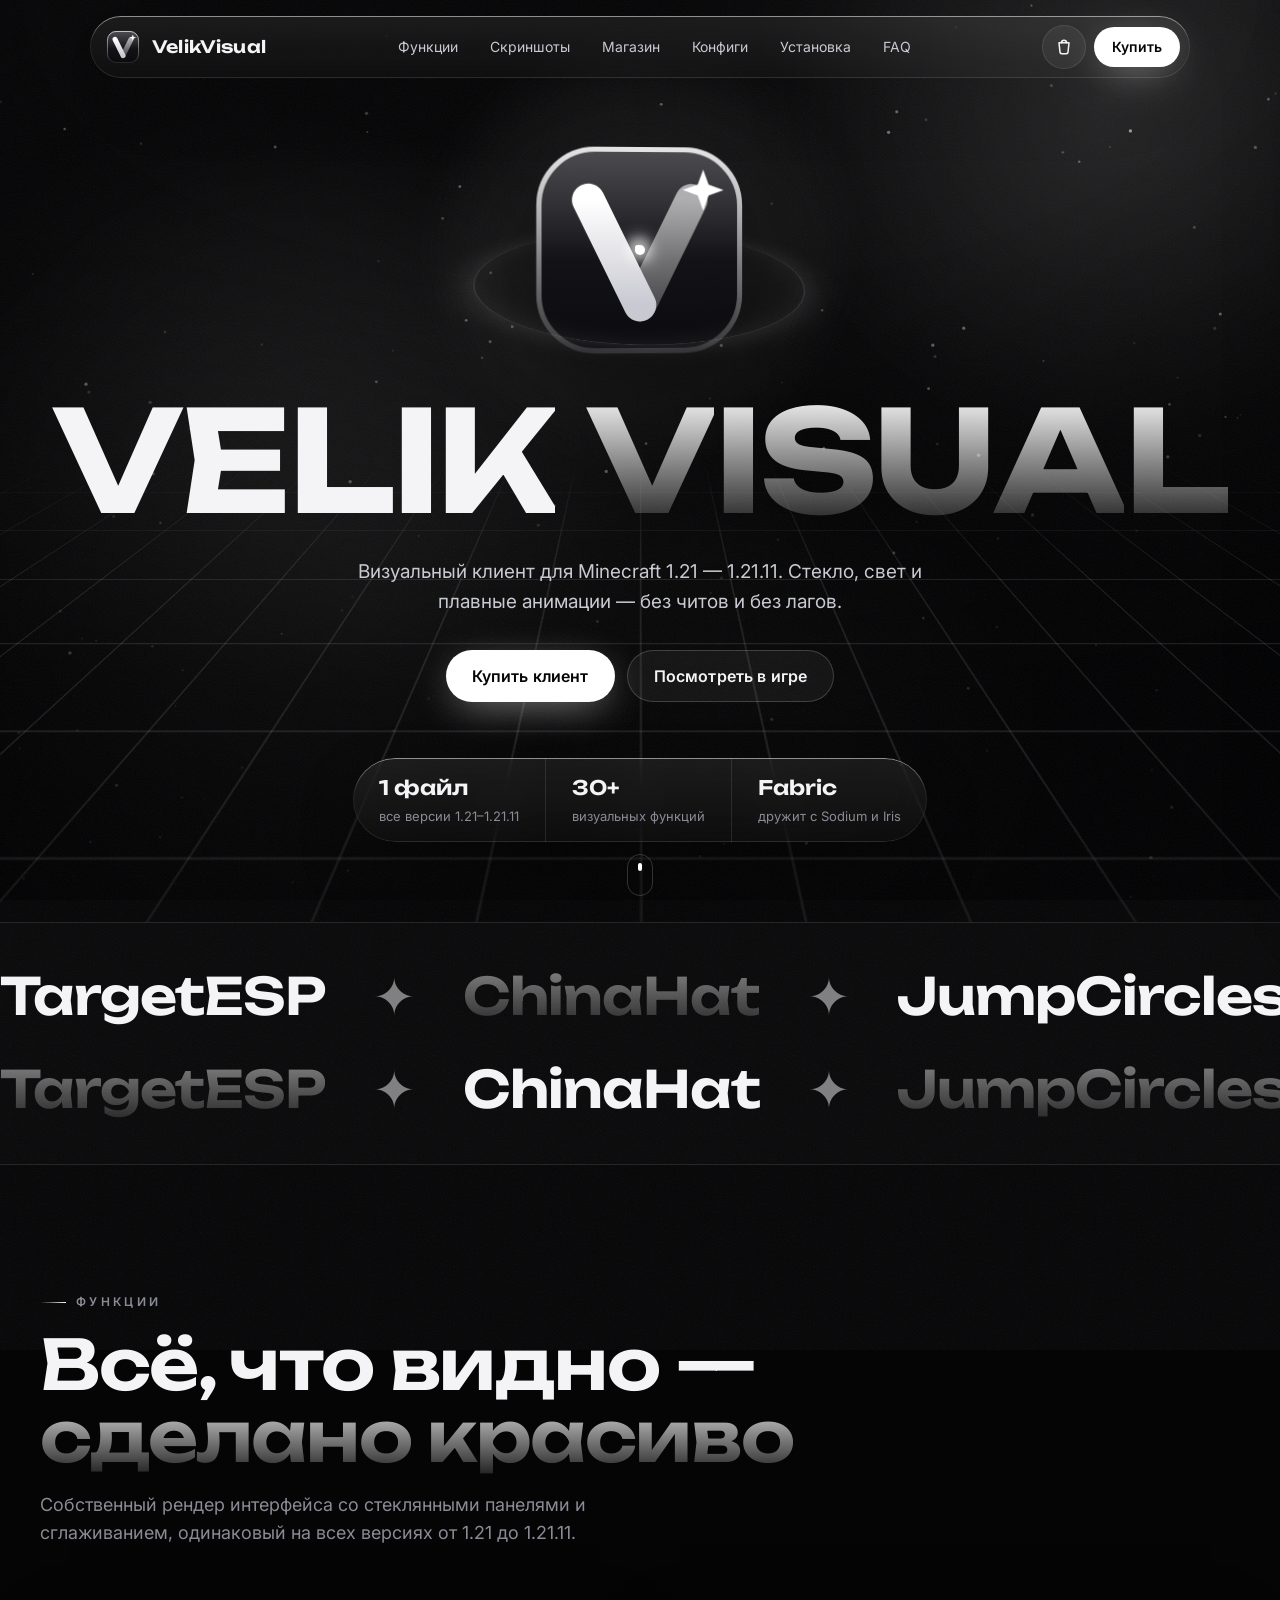
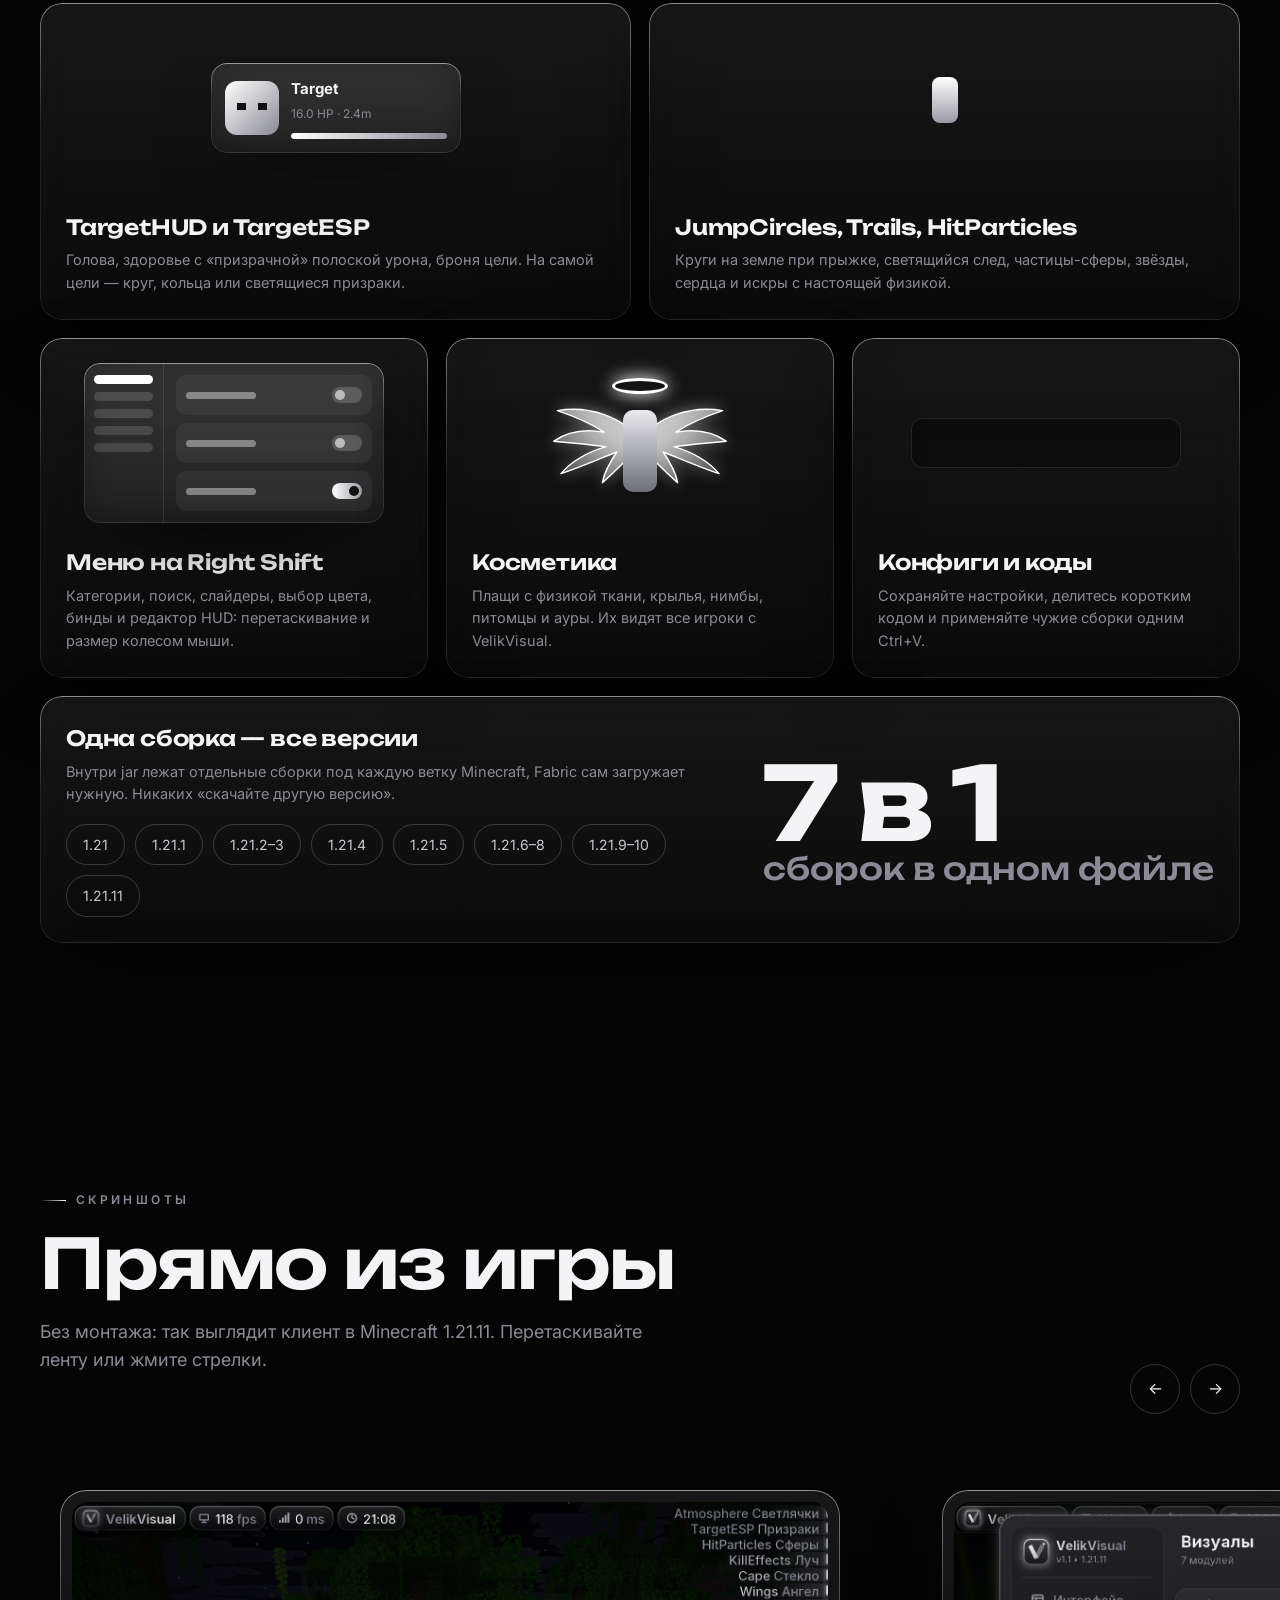
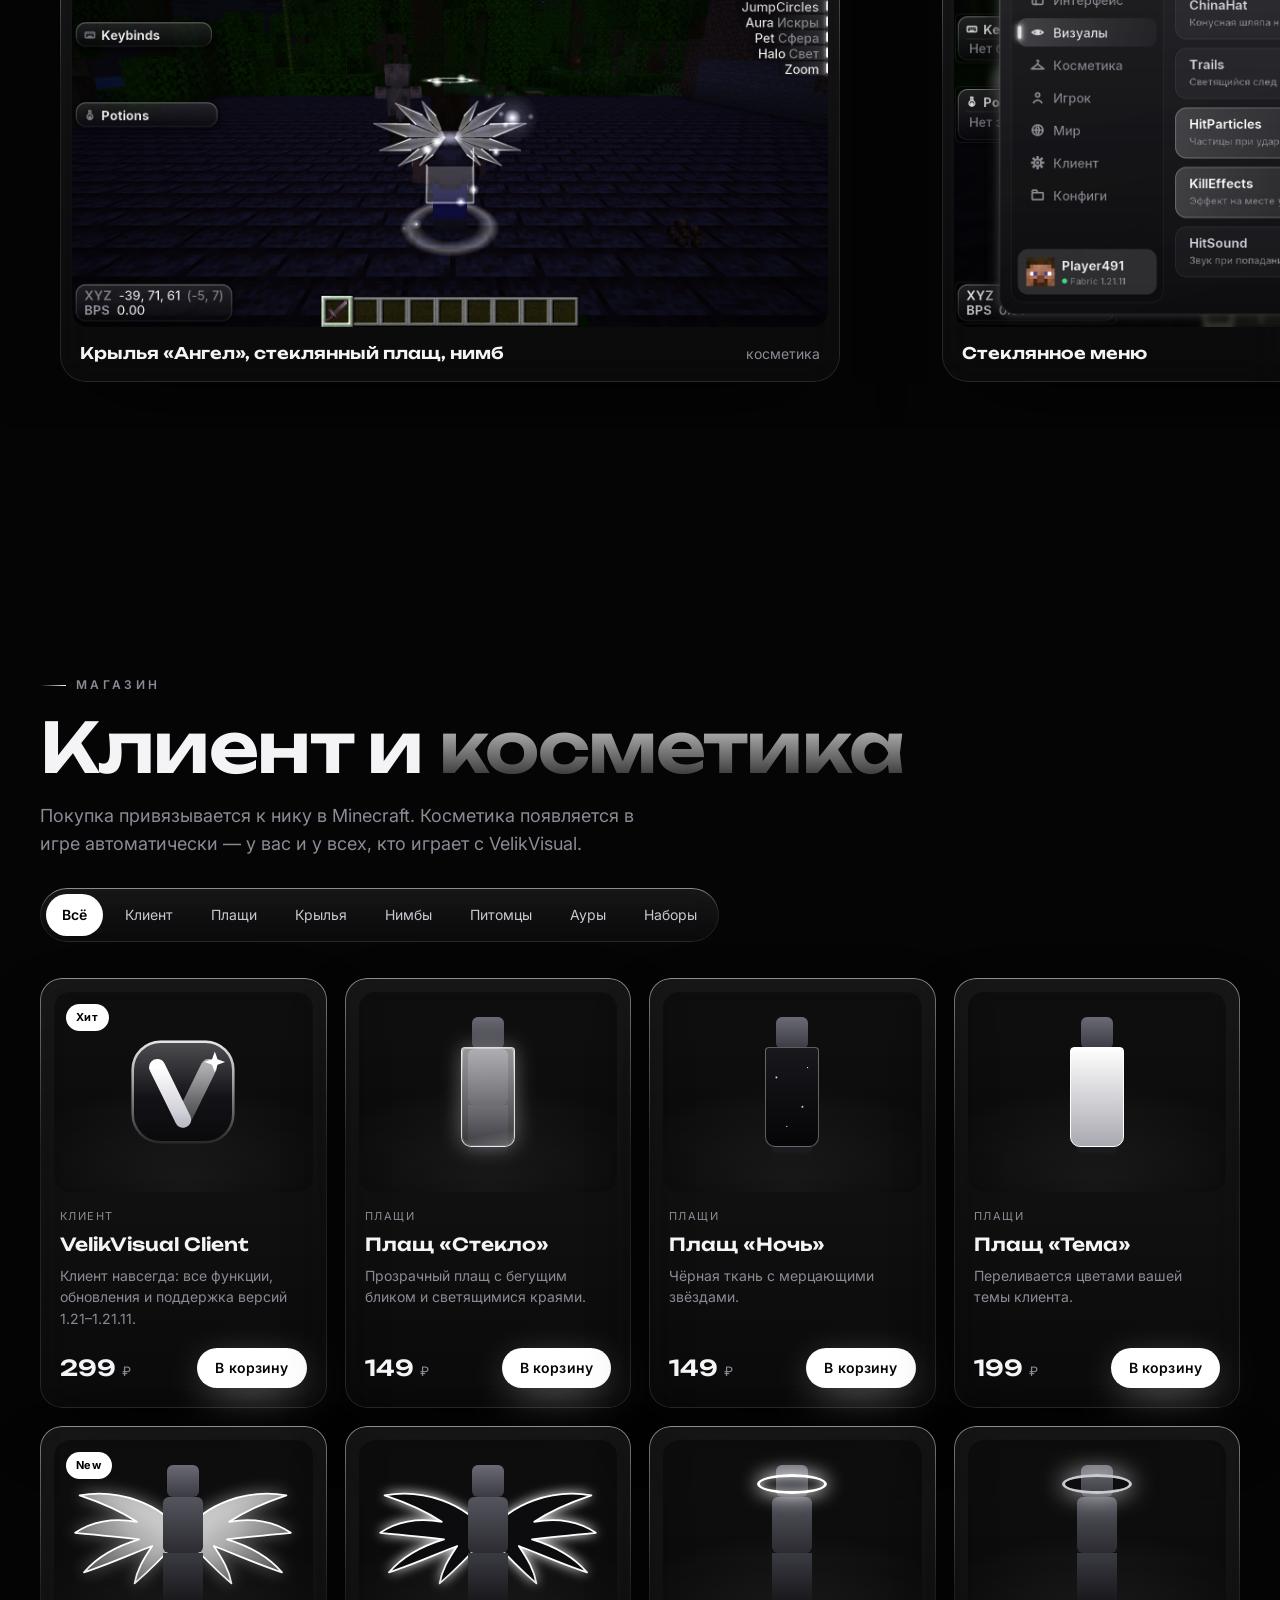
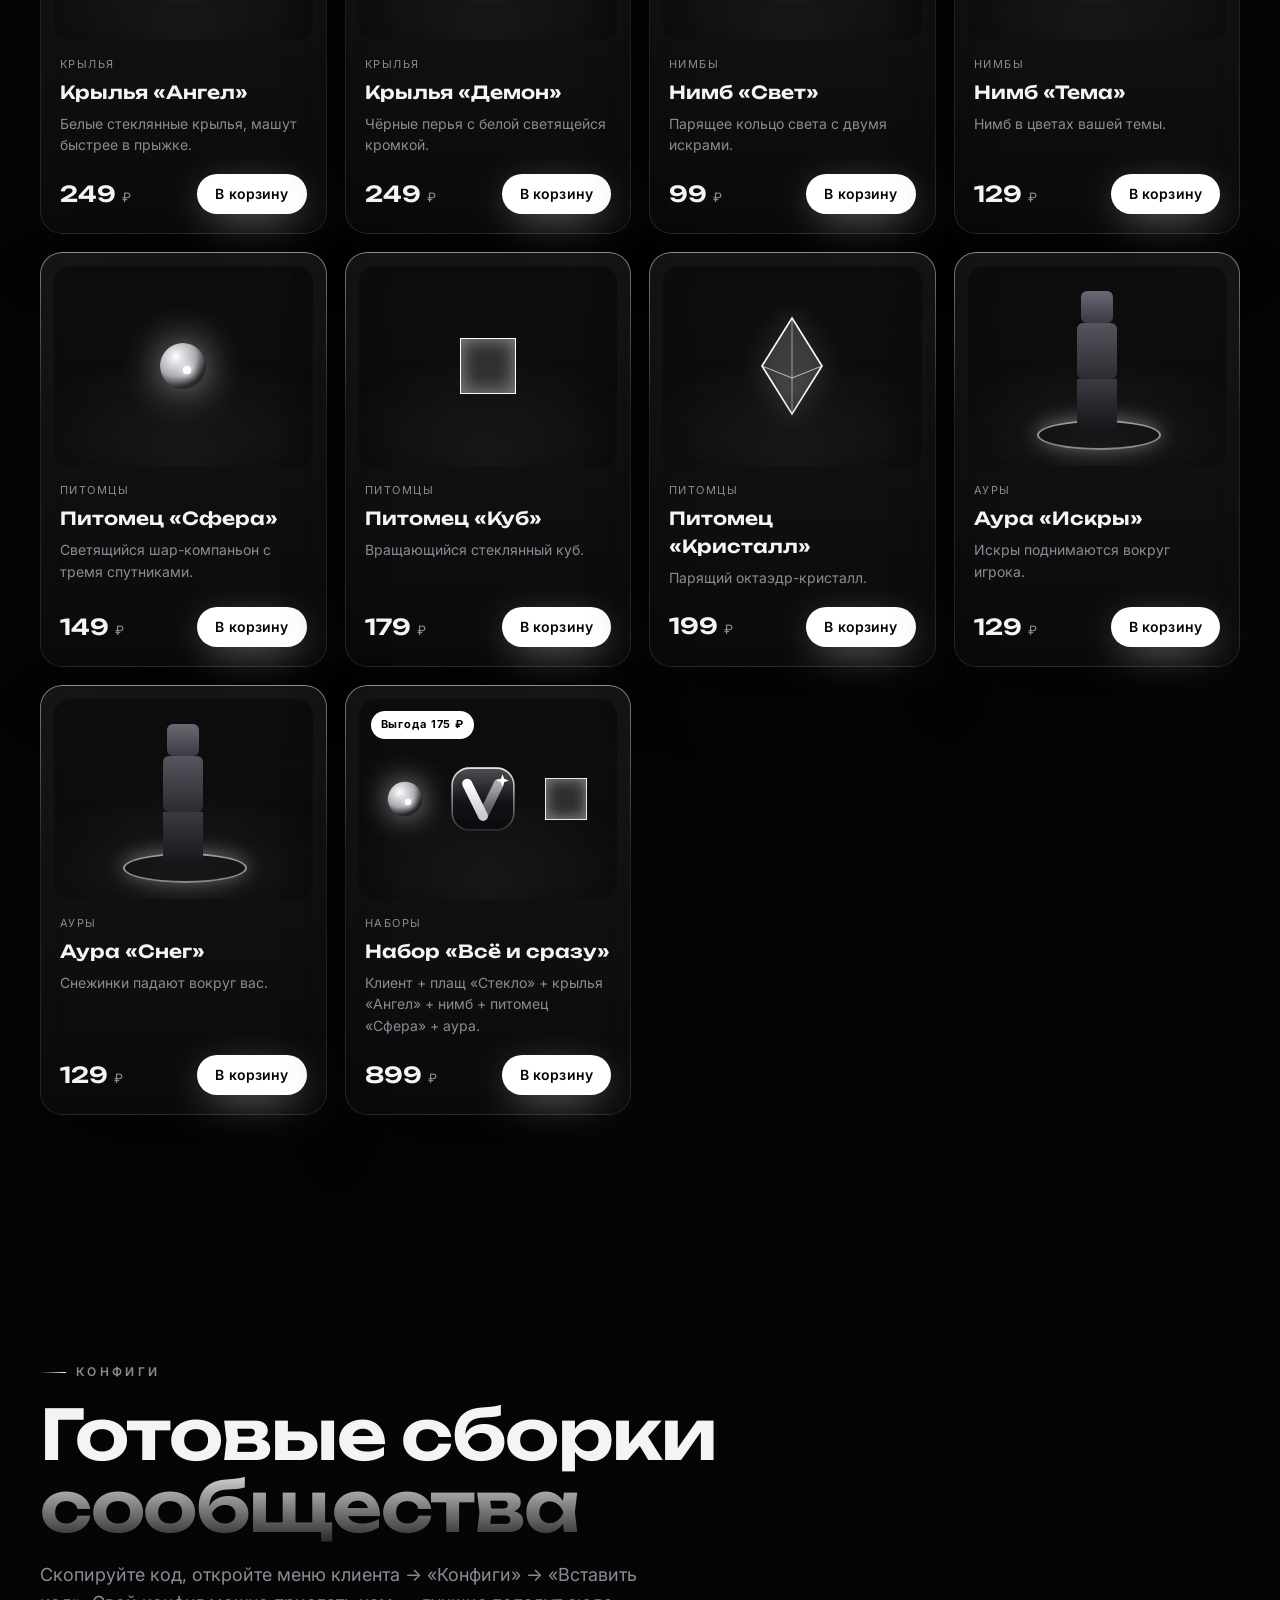
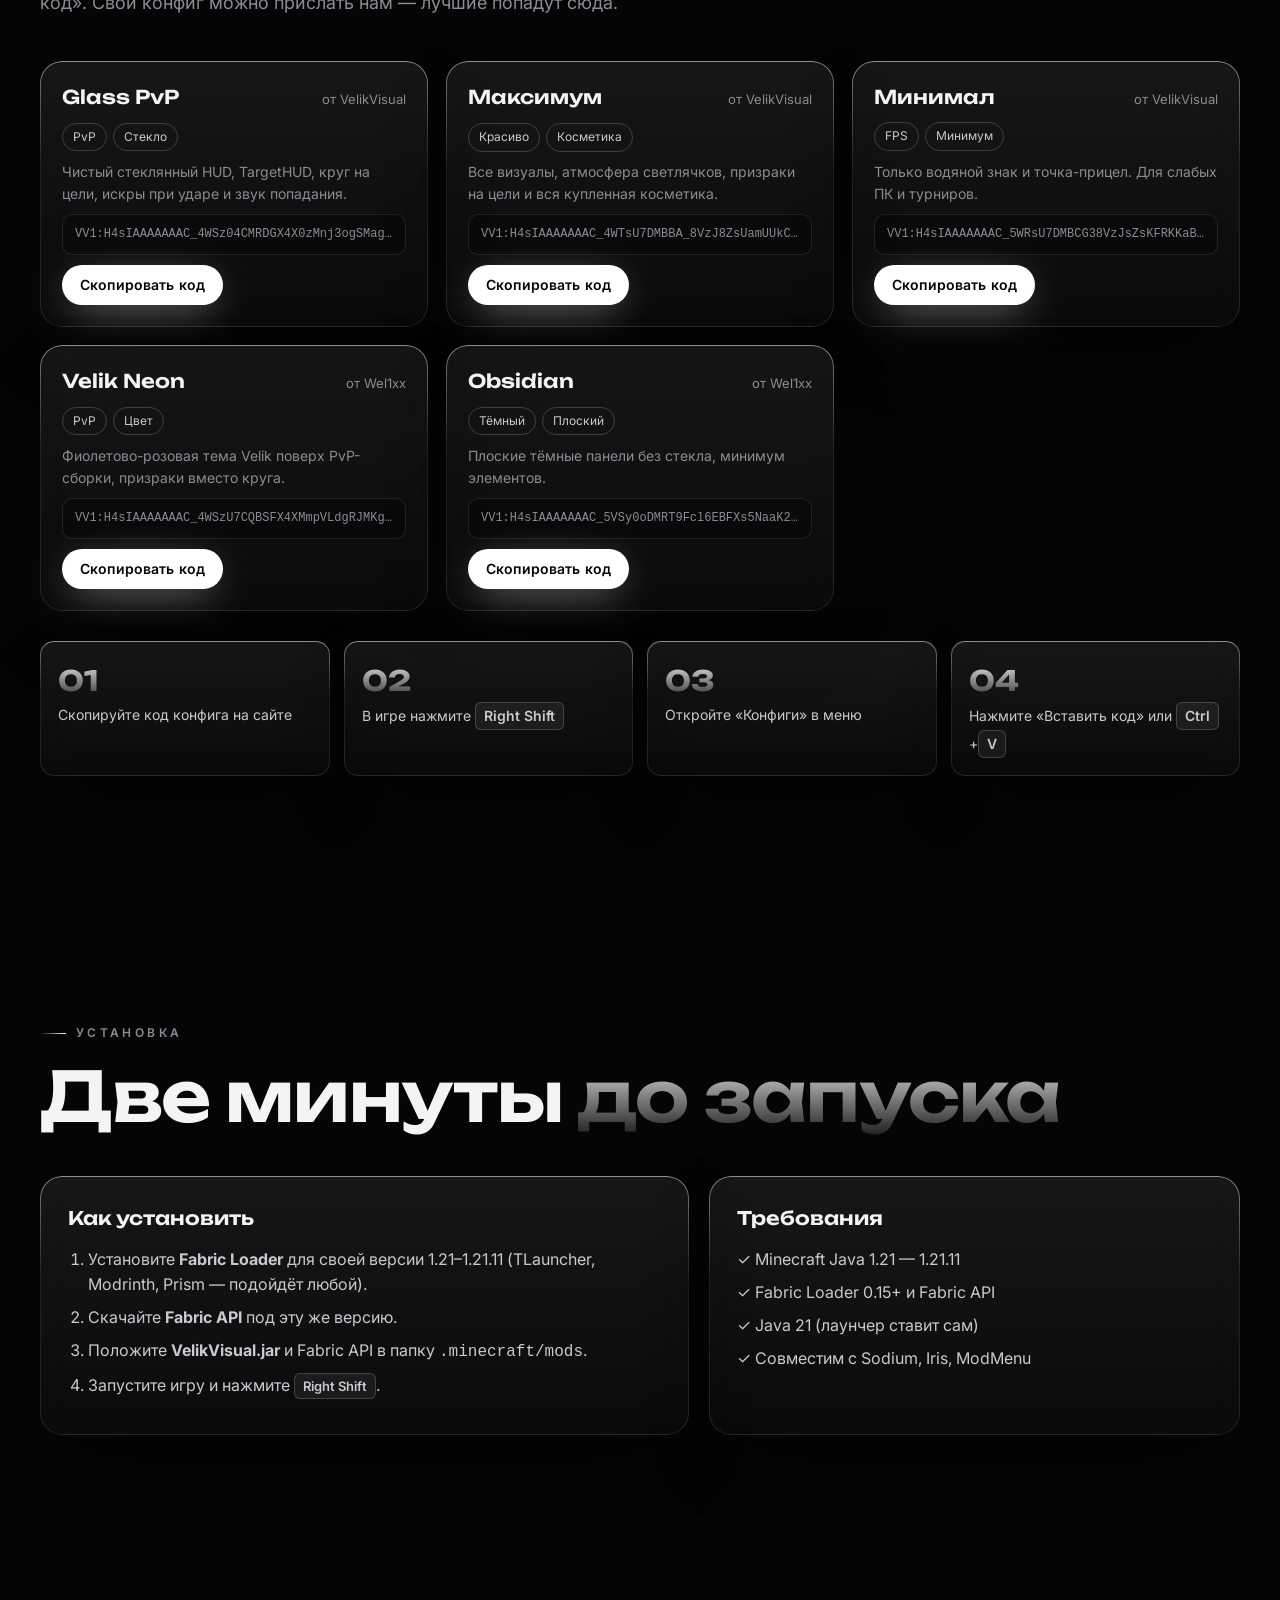
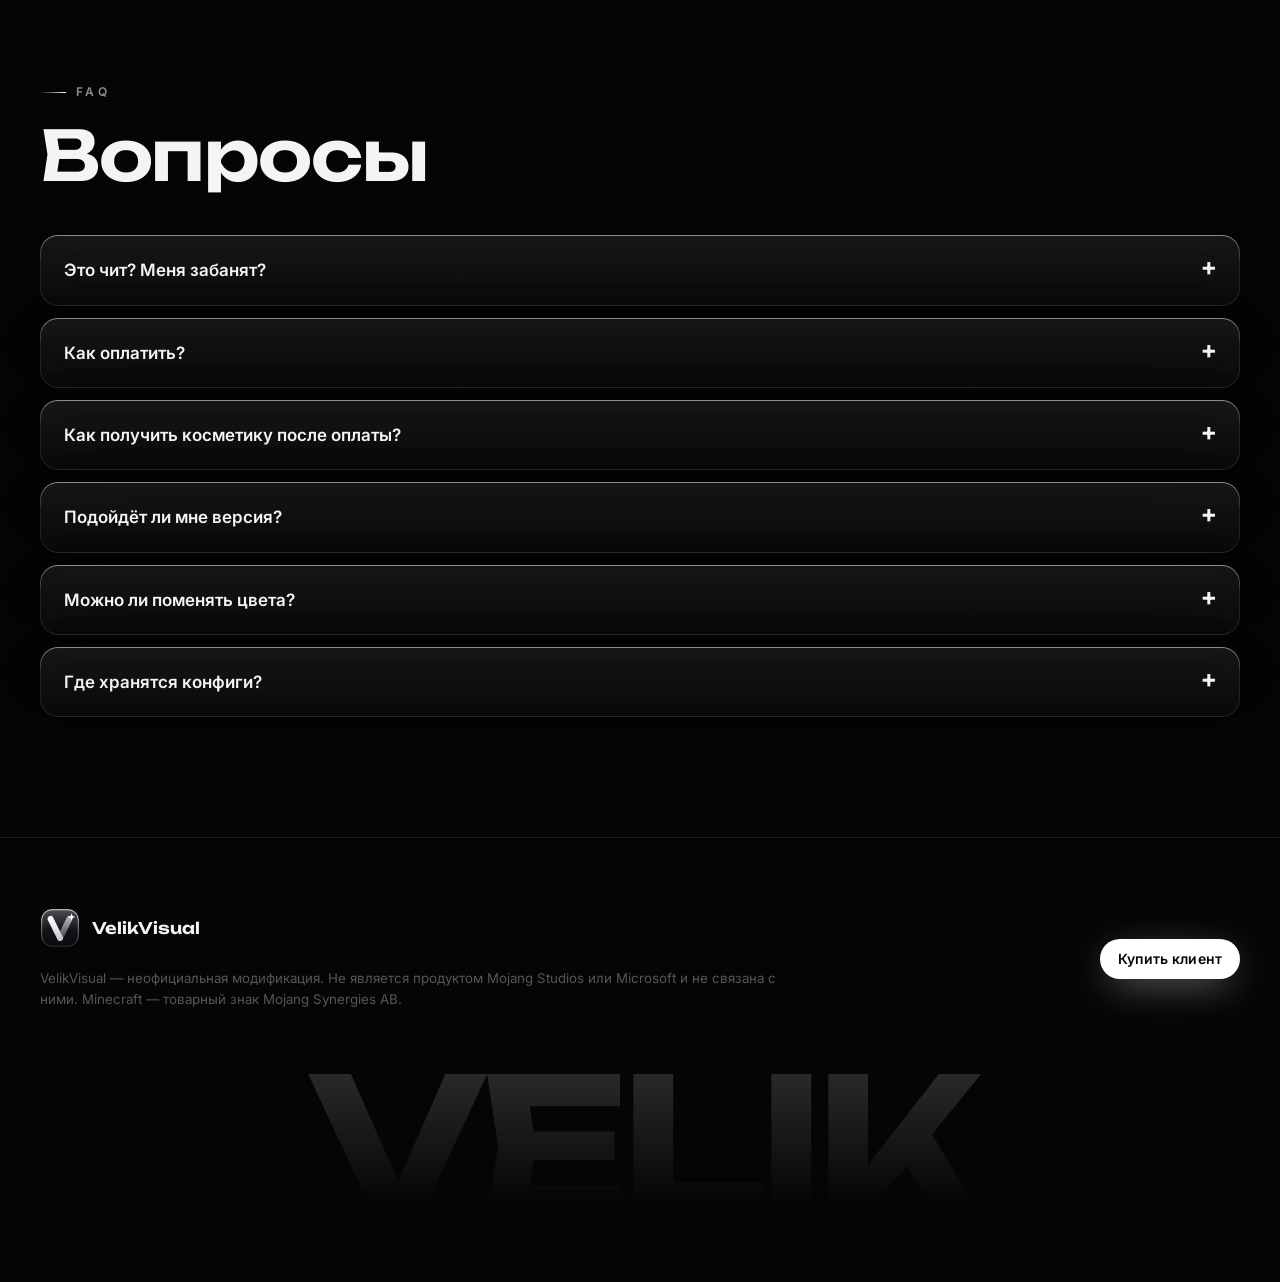
==== index.html @ 1f68b62b "Pay by transfer with receipt check, admin page for granting purchases Co-Authored-By: Claude Opus 5." ====
<!doctype html>
<html lang="ru">
<head>
<meta charset="utf-8">
<meta name="viewport" content="width=device-width, initial-scale=1, viewport-fit=cover">
<title>VelikVisual — визуальный клиент для Minecraft 1.21–1.21.11</title>
<meta name="description" content="VelikVisual — стеклянный визуальный клиент для Minecraft 1.21–1.21.11 на Fabric: TargetHUD, TargetESP, JumpCircles, ChinaHat, плащи, крылья, питомцы и обмен конфигами.">
<meta name="theme-color" content="#050506">
<meta property="og:title" content="VelikVisual — визуальный клиент для Minecraft">
<meta property="og:description" content="Стекло, свет и плавность. Один файл для всех версий 1.21–1.21.11.">
<meta property="og:image" content="https://velikvisual.online/assets/img/shot-cosmetics.png">
<link rel="icon" href="assets/img/favicon.png">
<link rel="apple-touch-icon" href="assets/img/logo-256.png">
<link rel="preconnect" href="https://fonts.googleapis.com">
<link rel="preconnect" href="https://fonts.gstatic.com" crossorigin>
<link href="https://fonts.googleapis.com/css2?family=Inter:wght@400;500;600;700&family=Unbounded:wght@500;600;700&display=swap" rel="stylesheet">
<link rel="stylesheet" href="assets/css/style.css?v=4">
</head>
<body>
<canvas id="bg" aria-hidden="true"></canvas>
<div class="vignette" aria-hidden="true"></div>
<div class="grain" aria-hidden="true"></div>

<!-- shared SVG symbols -->
<svg width="0" height="0" style="position:absolute" aria-hidden="true">
  <defs>
    <linearGradient id="wingFill" x1="1" y1="0" x2="0" y2="1">
      <stop offset="0" stop-color="#fff" stop-opacity=".85"/>
      <stop offset="1" stop-color="#fff" stop-opacity=".12"/>
    </linearGradient>
    <symbol id="wing" viewBox="0 0 100 100">
      <path d="M100 50C80 20 40 8 6 14c24 8 40 16 52 24C36 34 16 38 2 48c22 2 42 4 58 6-20 6-38 16-50 30 24-8 46-18 62-24-8 12-14 22-16 34 14-12 26-24 44-44z" style="fill: var(--wf, url(#wingFill)); stroke: var(--ws, #fff)" stroke-width="1.6" stroke-linejoin="round"/>
    </symbol>
  </defs>
</svg>

<nav class="nav glass" id="nav">
  <a class="brand" href="#top"><img src="assets/img/logo.svg" alt=""><span>VelikVisual</span></a>
  <div class="links">
    <a href="#features">Функции</a>
    <a href="#showcase">Скриншоты</a>
    <a href="#shop">Магазин</a>
    <a href="#configs">Конфиги</a>
    <a href="#install">Установка</a>
    <a href="#faq">FAQ</a>
  </div>
  <div class="right">
    <button class="cart-btn" id="cartOpen" aria-label="Корзина">
      <svg viewBox="0 0 24 24" fill="none" stroke="currentColor" stroke-width="1.8" stroke-linecap="round" stroke-linejoin="round"><path d="M6 7h12l-1.2 11.2a2 2 0 0 1-2 1.8H9.2a2 2 0 0 1-2-1.8z"/><path d="M9 7a3 3 0 0 1 6 0"/></svg>
      <span class="cart-count" id="cartCount">0</span>
    </button>
    <a class="btn primary sm" href="#shop">Купить</a>
  </div>
</nav>

<main id="top">
  <!-- HERO -->
  <section class="hero">
    <div class="floor" aria-hidden="true"></div>
    <div class="wrap">
      <div class="prism-stage" aria-hidden="true">
        <div class="glow-blob"></div>
        <div class="prism" id="prism">
          <div class="halo"></div>
          <div class="layer" style="transform:translateZ(-22px);opacity:.18"><img src="assets/img/logo.svg" alt=""></div>
          <div class="layer" style="transform:translateZ(-11px);opacity:.4"><img src="assets/img/logo.svg" alt=""></div>
          <div class="layer"><img src="assets/img/logo.svg" alt=""></div>
          <div class="orbit"><i></i><i></i><i></i></div>
        </div>
      </div>
      <h1 class="title" id="title"><span class="w" data-split>VELIK</span><span class="w outline" data-split>VISUAL</span></h1>
      <p class="lead">Визуальный клиент для Minecraft 1.21 — 1.21.11. Стекло, свет и плавные анимации&nbsp;— без читов и без лагов.</p>
      <div class="cta">
        <a class="btn primary" href="#shop">Купить клиент</a>
        <a class="btn ghost" href="#showcase">Посмотреть в игре</a>
      </div>
      <div class="stats glass">
        <div><b>1 файл</b><span>все версии 1.21–1.21.11</span></div>
        <div><b>30+</b><span>визуальных функций</span></div>
        <div><b>Fabric</b><span>дружит с Sodium и Iris</span></div>
      </div>
    </div>
    <div class="scroll-hint" aria-hidden="true"></div>
  </section>

  <div class="marquee" aria-hidden="true">
    <div class="row" id="mq1"></div>
    <div class="row rev" id="mq2"></div>
  </div>

  <!-- FEATURES -->
  <section id="features">
    <div class="wrap">
      <span class="eyebrow reveal">Функции</span>
      <h2 class="h2 reveal">Всё, что видно —<br><span class="ghost">сделано красиво</span></h2>
      <p class="sub reveal">Собственный рендер интерфейса со стеклянными панелями и сглаживанием, одинаковый на всех версиях от 1.21 до 1.21.11.</p>

      <div class="bento">
        <article class="tile glass spot t-a reveal">
          <div class="demo">
            <div class="thud glass">
              <div class="head"></div>
              <div><b>Target</b><small>16.0 HP · 2.4m</small><div class="hp"><i class="ghost"></i><i class="fill"></i></div></div>
            </div>
          </div>
          <h3>TargetHUD и TargetESP</h3>
          <p>Голова, здоровье с «призрачной» полоской урона, броня цели. На самой цели — круг, кольца или светящиеся призраки.</p>
        </article>
        <article class="tile glass spot t-b reveal d1">
          <div class="demo"><div class="floorlet"><div class="plane"><div class="ring"></div><div class="ring"></div><div class="ring"></div></div><div class="dot"></div></div></div>
          <h3>JumpCircles, Trails, HitParticles</h3>
          <p>Круги на земле при прыжке, светящийся след, частицы-сферы, звёзды, сердца и искры с настоящей физикой.</p>
        </article>
        <article class="tile glass spot t-c reveal">
          <div class="demo">
            <div class="mini-gui glass">
              <aside><i></i><i></i><i></i><i></i><i></i></aside>
              <main id="miniGui"><div class="card"><span></span><i class="sw on"></i></div><div class="card"><span></span><i class="sw"></i></div><div class="card"><span></span><i class="sw on"></i></div></main>
            </div>
          </div>
          <h3>Меню на Right Shift</h3>
          <p>Категории, поиск, слайдеры, выбор цвета, бинды и редактор HUD: перетаскивание и размер колесом мыши.</p>
        </article>
        <article class="tile glass spot t-d reveal d1">
          <div class="demo">
            <div class="cos-demo">
              <div class="wing l"><svg><use href="#wing"/></svg></div>
              <div class="wing r"><svg style="transform:scaleX(-1)"><use href="#wing"/></svg></div>
              <div class="body"></div><div class="halo2"></div>
            </div>
          </div>
          <h3>Косметика</h3>
          <p>Плащи с физикой ткани, крылья, нимбы, питомцы и ауры. Их видят все игроки с VelikVisual.</p>
        </article>
        <article class="tile glass spot t-e reveal d2">
          <div class="demo"><div class="codechip"><span class="typed">VV1:H4sIAAAAAAAA_6tWKk7NS0nNS1</span></div></div>
          <h3>Конфиги и коды</h3>
          <p>Сохраняйте настройки, делитесь коротким кодом и применяйте чужие сборки одним Ctrl+V.</p>
        </article>
        <article class="tile glass spot t-f reveal">
          <div class="row2">
            <div>
              <h3 style="margin-top:0">Одна сборка — все версии</h3>
              <p>Внутри jar лежат отдельные сборки под каждую ветку Minecraft, Fabric сам загружает нужную. Никаких «скачайте другую версию».</p>
              <div class="versions"><span>1.21</span><span>1.21.1</span><span>1.21.2–3</span><span>1.21.4</span><span>1.21.5</span><span>1.21.6–8</span><span>1.21.9–10</span><span>1.21.11</span></div>
            </div>
            <div class="bignum">7 в 1<small>сборок в одном файле</small></div>
          </div>
        </article>
      </div>
    </div>
  </section>

  <!-- SHOWCASE -->
  <section id="showcase">
    <div class="wrap">
      <span class="eyebrow reveal">Скриншоты</span>
      <h2 class="h2 reveal">Прямо из игры</h2>
      <p class="sub reveal">Без монтажа: так выглядит клиент в Minecraft 1.21.11. Перетаскивайте ленту или жмите стрелки.</p>
      <div class="gallery-nav reveal"><button class="round" id="gPrev" aria-label="Назад">&larr;</button><button class="round" id="gNext" aria-label="Вперёд">&rarr;</button></div>
    </div>
    <div class="gallery" id="gallery">
      <figure class="shot glass"><img src="assets/img/shot-cosmetics.png" alt="Крылья, плащ и нимб" loading="lazy"><figcaption><b>Крылья «Ангел», стеклянный плащ, нимб</b><span>косметика</span></figcaption></figure>
      <figure class="shot glass"><img src="assets/img/shot-gui.png" alt="Меню клиента" loading="lazy"><figcaption><b>Стеклянное меню</b><span>Right Shift</span></figcaption></figure>
      <figure class="shot glass"><img src="assets/img/shot-combat.png" alt="TargetESP и TargetHUD" loading="lazy"><figcaption><b>TargetESP «Призраки» и TargetHUD</b><span>бой</span></figcaption></figure>
      <figure class="shot glass"><img src="assets/img/shot-gui-cosmetics.png" alt="Раздел косметики" loading="lazy"><figcaption><b>Раздел косметики</b><span>стили и показ другим</span></figcaption></figure>
      <figure class="shot glass"><img src="assets/img/shot-configs.png" alt="Конфиги" loading="lazy"><figcaption><b>Конфиги, пресеты, коды</b><span>обмен настройками</span></figcaption></figure>
      <figure class="shot glass"><img src="assets/img/shot-front.png" alt="Аура и питомец" loading="lazy"><figcaption><b>Аура, питомец и атмосфера</b><span>ночь</span></figcaption></figure>
    </div>
  </section>

  <!-- SHOP -->
  <section id="shop">
    <div class="wrap">
      <div class="shop-head">
        <div>
          <span class="eyebrow reveal">Магазин</span>
          <h2 class="h2 reveal">Клиент и <span class="ghost">косметика</span></h2>
          <p class="sub reveal">Покупка привязывается к нику в Minecraft. Косметика появляется в игре автоматически — у вас и у всех, кто играет с VelikVisual.</p>
        </div>
        <div class="tabs glass reveal" id="tabs"></div>
      </div>
      <div class="products" id="products"></div>
    </div>
  </section>

  <!-- CONFIGS -->
  <section id="configs">
    <div class="wrap">
      <span class="eyebrow reveal">Конфиги</span>
      <h2 class="h2 reveal">Готовые сборки <span class="ghost">сообщества</span></h2>
      <p class="sub reveal">Скопируйте код, откройте меню клиента → «Конфиги» → «Вставить код». Свой конфиг можно прислать нам — лучшие попадут сюда.</p>
      <div class="cfg-grid" id="cfgGrid"></div>
      <div class="steps">
        <div class="step glass reveal"><b>01</b><span>Скопируйте код конфига на сайте</span></div>
        <div class="step glass reveal d1"><b>02</b><span>В игре нажмите <span class="kbd">Right Shift</span></span></div>
        <div class="step glass reveal d2"><b>03</b><span>Откройте «Конфиги» в меню</span></div>
        <div class="step glass reveal d3"><b>04</b><span>Нажмите «Вставить код» или <span class="kbd">Ctrl</span>+<span class="kbd">V</span></span></div>
      </div>
    </div>
  </section>

  <!-- INSTALL -->
  <section id="install">
    <div class="wrap">
      <span class="eyebrow reveal">Установка</span>
      <h2 class="h2 reveal">Две минуты <span class="ghost">до запуска</span></h2>
      <div class="install">
        <div class="box glass reveal">
          <h3 style="font-family:var(--display);font-weight:600;margin:0">Как установить</h3>
          <ol>
            <li>Установите <b>Fabric Loader</b> для своей версии 1.21–1.21.11 (TLauncher, Modrinth, Prism — подойдёт любой).</li>
            <li>Скачайте <b>Fabric API</b> под эту же версию.</li>
            <li>Положите <b>VelikVisual.jar</b> и Fabric API в папку <code>.minecraft/mods</code>.</li>
            <li>Запустите игру и нажмите <span class="kbd">Right Shift</span>.</li>
          </ol>
        </div>
        <div class="box glass reveal d1">
          <h3 style="font-family:var(--display);font-weight:600;margin:0">Требования</h3>
          <ol style="list-style:none;padding:0">
            <li>✓ Minecraft Java 1.21 — 1.21.11</li>
            <li>✓ Fabric Loader 0.15+ и Fabric API</li>
            <li>✓ Java 21 (лаунчер ставит сам)</li>
            <li>✓ Совместим с Sodium, Iris, ModMenu</li>
          </ol>
        </div>
      </div>
    </div>
  </section>

  <!-- FAQ -->
  <section id="faq">
    <div class="wrap">
      <span class="eyebrow reveal">FAQ</span>
      <h2 class="h2 reveal">Вопросы</h2>
      <div class="faq">
        <details class="glass reveal"><summary>Это чит? Меня забанят?</summary><p>Нет. VelikVisual меняет только картинку у вас на экране: ничего не отправляет на сервер, не показывает игроков сквозь стены и не помогает в бою. Правила конкретного сервера всё равно стоит проверить.</p></details>
        <details class="glass reveal"><summary>Как оплатить?</summary><p>Добавьте товары в корзину и нажмите «Оформить заказ». Сайт покажет реквизиты и код заказа: переведите сумму на карту или по СБП и укажите код в комментарии к переводу. Затем отправьте скриншот чека продавцу в Telegram — сайт сам скопирует текст заказа.</p></details>
        <details class="glass reveal"><summary>Как получить косметику после оплаты?</summary><p>После проверки чека покупка привязывается к нику, который вы указали при оформлении, и косметика сама включится в игре в течение нескольких минут. Её увидят все игроки с VelikVisual. Обычно проверка занимает до 24 часов.</p></details>
        <details class="glass reveal"><summary>Подойдёт ли мне версия?</summary><p>Один файл работает на всех версиях от 1.21 до 1.21.11. Нужны Fabric Loader и Fabric API под вашу версию.</p></details>
        <details class="glass reveal"><summary>Можно ли поменять цвета?</summary><p>Да: в разделе «Клиент → Theme» есть 10 тем, включая свои цвета, стиль панелей (стекло или плоский), скругление, шрифт и прозрачность.</p></details>
        <details class="glass reveal"><summary>Где хранятся конфиги?</summary><p>В папке <code>.minecraft/config/velikvisual/configs</code>. Любой конфиг превращается в короткий код VV1:… — им удобно делиться в чатах.</p></details>
      </div>
    </div>
  </section>
</main>

<footer>
  <div class="wrap">
    <div class="foot">
      <div>
        <div class="brand"><img src="assets/img/logo.svg" alt=""> VelikVisual</div>
        <small>VelikVisual — неофициальная модификация. Не является продуктом Mojang Studios или Microsoft и не связана с ними. Minecraft — товарный знак Mojang Synergies AB.</small>
      </div>
      <div class="cta" style="opacity:1;animation:none" id="socials"></div>
    </div>
    <div class="giant" aria-hidden="true">VELIK</div>
  </div>
</footer>

<!-- cart -->
<div class="overlay" id="overlay"></div>
<aside class="drawer glass" id="drawer" aria-label="Корзина">
  <header><h3>Корзина</h3><button class="close" id="cartClose" aria-label="Закрыть">&times;</button></header>
  <div class="items" id="items"></div>
  <div>
    <div class="field"><label for="nick">Ник в Minecraft</label><input id="nick" maxlength="16" placeholder="Например, Wel1xx" autocomplete="off"></div>
    <div class="field"><label for="contact">Telegram или e-mail для связи</label><input id="contact" maxlength="64" placeholder="@username" autocomplete="off"></div>
    <div class="total"><span>Итого</span><b id="total">0 ₽</b></div>
    <button class="btn primary" style="width:100%" id="checkout">Оформить заказ</button>
    <p class="note" id="payNote"></p>
  </div>
</aside>
<div class="modal glass" id="modal" role="dialog" aria-modal="true"></div>
<div class="lightbox" id="lightbox"><img alt=""></div>
<div class="toast" id="toast"></div>

<script src="assets/js/config.js?v=4"></script>
<script src="assets/js/main.js?v=4"></script>
<script src="assets/js/shop.js?v=4"></script>
<script src="assets/js/configs.js?v=4"></script>
</body>
</html>
---- assets/css/style.css ----
/* VelikVisual — black / white / glass */
:root {
  --bg: #050506;
  --bg-2: #0b0b0e;
  --ink: #f4f4f6;
  --ink-2: #c9c9d1;
  --dim: #8b8b95;
  --mute: #55555e;
  --line: rgba(255, 255, 255, .10);
  --line-2: rgba(255, 255, 255, .18);
  --glass: rgba(255, 255, 255, .045);
  --glass-2: rgba(255, 255, 255, .075);
  --radius: 22px;
  --radius-s: 14px;
  --display: "Unbounded", "Inter", system-ui, sans-serif;
  --text: "Inter", system-ui, -apple-system, "Segoe UI", sans-serif;
  --ease: cubic-bezier(.2, .8, .2, 1);
  --max: 1200px;
}

* { box-sizing: border-box; }
html { scroll-behavior: smooth; -webkit-text-size-adjust: 100%; }
body {
  margin: 0;
  background: var(--bg);
  color: var(--ink);
  font-family: var(--text);
  font-size: 16px;
  line-height: 1.55;
  overflow-x: hidden;
  -webkit-font-smoothing: antialiased;
}
img { max-width: 100%; display: block; }
a { color: inherit; text-decoration: none; }
button { font: inherit; color: inherit; background: none; border: 0; cursor: pointer; }
::selection { background: #fff; color: #000; }

/* ---------- background layers ---------- */
#bg { position: fixed; inset: 0; width: 100%; height: 100%; z-index: -3; }
.grain {
  position: fixed; inset: -50%; z-index: -1; pointer-events: none; opacity: .07;
  background-image: url("data:image/svg+xml,%3Csvg xmlns='http://www.w3.org/2000/svg' width='180' height='180'%3E%3Cfilter id='n'%3E%3CfeTurbulence type='fractalNoise' baseFrequency='.9' numOctaves='2' stitchTiles='stitch'/%3E%3C/filter%3E%3Crect width='100%25' height='100%25' filter='url(%23n)' opacity='.9'/%3E%3C/svg%3E");
  animation: grain 1.2s steps(6) infinite;
}
@keyframes grain {
  0% { transform: translate(0, 0); } 20% { transform: translate(-3%, 2%); } 40% { transform: translate(2%, -3%); }
  60% { transform: translate(-2%, -1%); } 80% { transform: translate(3%, 3%); } 100% { transform: translate(0, 0); }
}
.vignette { position: fixed; inset: 0; z-index: -2; pointer-events: none;
  background: radial-gradient(120% 80% at 50% 0%, transparent 40%, rgba(0,0,0,.65) 100%); }

/* ---------- layout ---------- */
.wrap { width: min(var(--max), calc(100% - 40px)); margin: 0 auto; }
section { position: relative; padding: 120px 0; }
.eyebrow {
  display: inline-flex; align-items: center; gap: 10px; font-size: 12px; letter-spacing: .28em; text-transform: uppercase;
  color: var(--dim); font-weight: 600;
}
.eyebrow::before { content: ""; width: 26px; height: 1px; background: linear-gradient(90deg, transparent, #fff); }
.h2 {
  font-family: var(--display); font-weight: 600; letter-spacing: -.02em; line-height: 1.04;
  font-size: clamp(34px, 5.4vw, 72px); margin: 18px 0 18px;
}
.h2 .ghost { color: transparent; background: linear-gradient(180deg, rgba(255,255,255,.95) 0%, rgba(255,255,255,.55) 45%, rgba(255,255,255,.08) 100%); -webkit-background-clip: text; background-clip: text; }
.sub { color: var(--dim); max-width: 620px; font-size: 18px; margin: 0; }

/* ---------- glass primitives ---------- */
.glass {
  position: relative; border-radius: var(--radius);
  background: linear-gradient(180deg, rgba(255,255,255,.075), rgba(255,255,255,.025));
  backdrop-filter: blur(18px) saturate(120%); -webkit-backdrop-filter: blur(18px) saturate(120%);
  box-shadow: 0 30px 80px -30px rgba(0,0,0,.9), inset 0 1px 0 rgba(255,255,255,.12);
  isolation: isolate;
}
.glass::before {
  content: ""; position: absolute; inset: 0; border-radius: inherit; padding: 1px; pointer-events: none;
  background: linear-gradient(180deg, rgba(255,255,255,.45), rgba(255,255,255,.06) 40%, rgba(255,255,255,.12));
  -webkit-mask: linear-gradient(#000 0 0) content-box, linear-gradient(#000 0 0);
  -webkit-mask-composite: xor; mask-composite: exclude;
}
.spot::after {
  content: ""; position: absolute; inset: 0; border-radius: inherit; pointer-events: none; opacity: 0; transition: opacity .4s;
  background: radial-gradient(420px circle at var(--mx, 50%) var(--my, 50%), rgba(255,255,255,.10), transparent 45%);
}
.spot:hover::after { opacity: 1; }

/* ---------- buttons ---------- */
.btn {
  position: relative; display: inline-flex; align-items: center; justify-content: center; gap: 10px;
  height: 52px; padding: 0 26px; border-radius: 999px; font-weight: 600; letter-spacing: .01em;
  transition: transform .35s var(--ease), box-shadow .35s var(--ease), background .35s;
  overflow: hidden; white-space: nowrap;
}
.btn.primary { background: #fff; color: #050506; box-shadow: 0 10px 40px -10px rgba(255,255,255,.55); }
.btn.primary:hover { transform: translateY(-2px); box-shadow: 0 18px 60px -12px rgba(255,255,255,.7); }
.btn.ghost { background: rgba(255,255,255,.05); border: 1px solid var(--line-2); backdrop-filter: blur(12px); }
.btn.ghost:hover { background: rgba(255,255,255,.1); transform: translateY(-2px); }
.btn::after {
  content: ""; position: absolute; top: 0; left: -60%; width: 40%; height: 100%;
  background: linear-gradient(100deg, transparent, rgba(255,255,255,.55), transparent); transform: skewX(-20deg);
  transition: left .7s var(--ease);
}
.btn.primary::after { background: linear-gradient(100deg, transparent, rgba(0,0,0,.12), transparent); }
.btn:hover::after { left: 130%; }
.btn.sm { height: 40px; padding: 0 18px; font-size: 14px; }
.btn[disabled] { opacity: .45; pointer-events: none; }

/* ---------- nav ---------- */
.nav {
  position: fixed; top: 16px; left: 50%; transform: translateX(-50%); z-index: 50;
  width: min(1100px, calc(100% - 24px)); height: 62px; padding: 0 10px 0 16px;
  display: flex; align-items: center; justify-content: space-between; border-radius: 999px;
  transition: background .4s, transform .4s var(--ease);
}
.nav .brand { display: flex; align-items: center; gap: 12px; font-family: var(--display); font-weight: 600; font-size: 17px; letter-spacing: .01em; }
.nav .brand img { width: 34px; height: 34px; }
.nav .links { display: flex; gap: 4px; }
.nav .links a { padding: 9px 14px; border-radius: 999px; color: var(--ink-2); font-size: 14px; transition: background .3s, color .3s; }
.nav .links a:hover { background: rgba(255,255,255,.08); color: #fff; }
.nav .right { display: flex; align-items: center; gap: 8px; }
.cart-btn { position: relative; width: 44px; height: 44px; border-radius: 50%; display: grid; place-items: center; background: rgba(255,255,255,.06); border: 1px solid var(--line); transition: background .3s; }
.cart-btn:hover { background: rgba(255,255,255,.12); }
.cart-btn svg { width: 20px; height: 20px; }
.cart-count { position: absolute; top: -4px; right: -4px; min-width: 20px; height: 20px; padding: 0 6px; border-radius: 10px; background: #fff; color: #000; font-size: 11px; font-weight: 700; display: grid; place-items: center; transform: scale(0); transition: transform .4s var(--ease); }
.cart-count.on { transform: scale(1); }
.cart-count.bump { animation: bump .5s var(--ease); }
@keyframes bump { 50% { transform: scale(1.35); } }
.burger { display: none; }

/* ---------- hero ---------- */
.hero { min-height: 100vh; min-height: 100svh; padding: 140px 0 80px; display: grid; place-items: center; text-align: center; overflow: hidden; }
.floor {
  position: absolute; left: -50%; right: -50%; bottom: -10%; height: 60%; z-index: -1; pointer-events: none;
  background-image:
    linear-gradient(rgba(255,255,255,.11) 1px, transparent 1px),
    linear-gradient(90deg, rgba(255,255,255,.11) 1px, transparent 1px);
  background-size: 64px 64px;
  transform: perspective(600px) rotateX(64deg);
  transform-origin: 50% 0;
  -webkit-mask: linear-gradient(to bottom, transparent, #000 35%, #000 60%, transparent);
  mask: linear-gradient(to bottom, transparent, #000 35%, #000 60%, transparent);
  animation: floor 6s linear infinite;
}
@keyframes floor { to { background-position: 0 64px, 0 0; } }

.prism-stage { position: relative; width: 220px; height: 220px; margin: 0 auto 36px; perspective: 900px; }
.prism { position: absolute; inset: 0; transform-style: preserve-3d; transition: transform .25s ease-out; }
.prism .layer { position: absolute; inset: 0; transform-style: preserve-3d; }
.prism .layer img, .prism .layer svg { width: 100%; height: 100%; filter: drop-shadow(0 30px 60px rgba(0,0,0,.6)); }
.prism .halo {
  position: absolute; left: 50%; top: 50%; width: 330px; height: 330px; margin: -165px 0 0 -165px; border-radius: 50%;
  border: 1px solid rgba(255,255,255,.18); transform: rotateX(72deg) translateZ(-30px);
  box-shadow: 0 0 40px rgba(255,255,255,.15), inset 0 0 40px rgba(255,255,255,.08);
}
.orbit { position: absolute; left: 50%; top: 50%; width: 0; height: 0; transform-style: preserve-3d; }
.orbit i {
  position: absolute; width: 10px; height: 10px; margin: -5px; border-radius: 50%; background: #fff;
  box-shadow: 0 0 16px 4px rgba(255,255,255,.7);
  animation: orbit 5.2s linear infinite;
}
.orbit i:nth-child(2) { animation-delay: -1.73s; width: 6px; height: 6px; }
.orbit i:nth-child(3) { animation-delay: -3.46s; width: 8px; height: 8px; }
@keyframes orbit {
  0% { transform: rotateY(0deg) translateX(170px) rotateY(0deg) translateY(-20px); }
  50% { transform: rotateY(180deg) translateX(170px) translateY(30px); }
  100% { transform: rotateY(360deg) translateX(170px) translateY(-20px); }
}
.glow-blob { position: absolute; left: 50%; top: 50%; width: 520px; height: 520px; margin: -260px; border-radius: 50%; z-index: -1;
  background: radial-gradient(circle, rgba(255,255,255,.16), transparent 60%); filter: blur(20px); animation: breathe 6s ease-in-out infinite; }
@keyframes breathe { 50% { transform: scale(1.12); opacity: .7; } }

.title {
  font-family: var(--display); font-weight: 700; margin: 0; line-height: .92; letter-spacing: -.03em;
  font-size: clamp(52px, 11vw, 168px); display: flex; flex-wrap: wrap; justify-content: center; gap: 0 .22em;
}
.title .w { display: inline-flex; overflow: hidden; }
.title .c { display: inline-block; transform: translateY(105%); animation: rise 1s var(--ease) forwards; }
.title .outline .c { color: transparent; background: linear-gradient(180deg, rgba(255,255,255,.95) 0%, rgba(255,255,255,.55) 45%, rgba(255,255,255,.08) 100%); -webkit-background-clip: text; background-clip: text; padding-bottom: .04em; }
@keyframes rise { to { transform: translateY(0); } }
.lead { margin: 26px auto 34px; max-width: 640px; color: var(--ink-2); font-size: clamp(16px, 1.6vw, 19px); opacity: 0; animation: fade 1s .7s var(--ease) forwards; }
.cta { display: flex; gap: 12px; justify-content: center; flex-wrap: wrap; opacity: 0; animation: fade 1s .9s var(--ease) forwards; }
@keyframes fade { from { opacity: 0; transform: translateY(14px); } to { opacity: 1; transform: none; } }
.stats { margin: 56px auto 0; display: inline-flex; border-radius: 999px; overflow: hidden; opacity: 0; animation: fade 1s 1.1s var(--ease) forwards; }
.stats div { padding: 14px 26px; text-align: left; }
.stats div + div { border-left: 1px solid var(--line); }
.stats b { display: block; font-family: var(--display); font-size: 20px; font-weight: 600; }
.stats span { color: var(--dim); font-size: 13px; }
.scroll-hint { position: absolute; bottom: 26px; left: 50%; width: 26px; height: 42px; margin-left: -13px; border: 1px solid var(--line-2); border-radius: 14px; }
.scroll-hint::after { content: ""; position: absolute; left: 50%; top: 8px; width: 4px; height: 8px; margin-left: -2px; border-radius: 2px; background: #fff; animation: wheel 1.8s infinite; }
@keyframes wheel { 0% { opacity: 0; transform: translateY(0); } 30% { opacity: 1; } 100% { opacity: 0; transform: translateY(14px); } }

/* ---------- marquee ---------- */
.marquee { padding: 34px 0; border-top: 1px solid var(--line); border-bottom: 1px solid var(--line); overflow: hidden; background: rgba(255,255,255,.015); }
.marquee .row { display: flex; width: max-content; gap: 48px; animation: slide 38s linear infinite; }
.marquee .row.rev { animation-direction: reverse; animation-duration: 46s; margin-top: 14px; }
.marquee span { font-family: var(--display); font-weight: 600; font-size: clamp(26px, 4vw, 52px); letter-spacing: -.02em; white-space: nowrap; }
.marquee .o { color: transparent; background: linear-gradient(180deg, rgba(255,255,255,.55), rgba(255,255,255,.06)); -webkit-background-clip: text; background-clip: text; }
.marquee .star { opacity: .5; }
@keyframes slide { to { transform: translateX(-50%); } }

/* ---------- reveal ---------- */
.reveal { opacity: 0; transform: translateY(40px); transition: opacity 1s var(--ease), transform 1s var(--ease); }
.reveal.in { opacity: 1; transform: none; }
.reveal.d1 { transition-delay: .08s; } .reveal.d2 { transition-delay: .16s; } .reveal.d3 { transition-delay: .24s; }

/* ---------- features bento ---------- */
.bento { margin-top: 56px; display: grid; grid-template-columns: repeat(6, 1fr); gap: 18px; }
.tile { padding: 26px; min-height: 290px; display: flex; flex-direction: column; overflow: hidden; }
.tile h3 { font-family: var(--display); font-weight: 600; font-size: 21px; margin: auto 0 6px; letter-spacing: -.01em; }
.tile p { margin: 0; color: var(--dim); font-size: 14.5px; }
.tile .demo { position: relative; flex: 1; min-height: 150px; margin: -6px -6px 18px; display: grid; place-items: center; }
.t-a { grid-column: span 3; } .t-b { grid-column: span 3; } .t-c { grid-column: span 2; } .t-d { grid-column: span 2; } .t-e { grid-column: span 2; } .t-f { grid-column: span 6; min-height: 0; }

/* TargetHUD demo */
.thud { width: 250px; padding: 14px; display: grid; grid-template-columns: 54px 1fr; gap: 12px; align-items: center; border-radius: 16px; }
.thud .head { width: 54px; height: 54px; border-radius: 12px; background: linear-gradient(135deg, #fff, #8a8a94); position: relative; overflow: hidden; animation: hurt 3s infinite; }
.thud .head::before, .thud .head::after { content: ""; position: absolute; top: 22px; width: 9px; height: 7px; background: #111; }
.thud .head::before { left: 12px; } .thud .head::after { right: 12px; }
@keyframes hurt { 0%, 30%, 100% { filter: none; transform: none; } 33% { filter: brightness(.6) sepia(1) hue-rotate(-50deg) saturate(5); transform: scale(.92); } 40% { filter: none; transform: none; } }
.thud b { display: block; font-size: 15px; }
.thud small { color: var(--dim); font-size: 12px; }
.hp { margin-top: 8px; height: 6px; border-radius: 3px; background: rgba(255,255,255,.12); position: relative; overflow: hidden; }
.hp i { position: absolute; inset: 0; border-radius: 3px; transform-origin: left; }
.hp .ghost { background: rgba(255,255,255,.35); animation: hpg 3s infinite; }
.hp .fill { background: linear-gradient(90deg, #fff, #8a8a94); animation: hpf 3s infinite; }
@keyframes hpf { 0%, 30% { transform: scaleX(1); } 34%, 70% { transform: scaleX(.62); } 74%, 100% { transform: scaleX(1); } }
@keyframes hpg { 0%, 38% { transform: scaleX(1); } 55%, 70% { transform: scaleX(.62); } 74%, 100% { transform: scaleX(1); } }

/* jump circles demo */
.floorlet { position: relative; width: 100%; height: 170px; perspective: 500px; }
.floorlet .plane { position: absolute; inset: 0; transform: rotateX(68deg); transform-style: preserve-3d; }
.floorlet .ring { position: absolute; left: 50%; top: 50%; width: 220px; height: 220px; margin: -110px; border-radius: 50%;
  border: 3px solid #fff; box-shadow: 0 0 22px rgba(255,255,255,.8), inset 0 0 22px rgba(255,255,255,.35);
  animation: jump 2.4s var(--ease) infinite; opacity: 0; }
.floorlet .ring:nth-child(2) { animation-delay: .8s; } .floorlet .ring:nth-child(3) { animation-delay: 1.6s; }
@keyframes jump { 0% { transform: scale(.1); opacity: 1; } 100% { transform: scale(1); opacity: 0; } }
.floorlet .dot { position: absolute; left: 50%; top: 32%; width: 26px; height: 46px; margin-left: -13px; border-radius: 8px; background: linear-gradient(#fff, #9a9aa4); animation: hop 0.8s ease-in-out infinite alternate; }
@keyframes hop { to { transform: translateY(-26px); } }

/* mini clickgui demo */
.mini-gui { width: 300px; height: 160px; border-radius: 16px; display: grid; grid-template-columns: 80px 1fr; overflow: hidden; }
.mini-gui aside { border-right: 1px solid var(--line); padding: 12px 10px; display: grid; gap: 8px; align-content: start; }
.mini-gui aside i { height: 9px; border-radius: 5px; background: rgba(255,255,255,.14); }
.mini-gui aside i:first-child { background: #fff; }
.mini-gui main { padding: 12px; display: grid; gap: 8px; }
.mini-gui .card { display: flex; align-items: center; justify-content: space-between; padding: 8px 10px; border-radius: 10px; background: rgba(255,255,255,.05); }
.mini-gui .card span { width: 70px; height: 7px; border-radius: 4px; background: rgba(255,255,255,.4); }
.sw { width: 30px; height: 16px; border-radius: 8px; background: rgba(255,255,255,.18); position: relative; }
.sw::after { content: ""; position: absolute; top: 3px; left: 3px; width: 10px; height: 10px; border-radius: 50%; background: #bbb; transition: transform .4s var(--ease), background .4s; }
.sw.on { background: linear-gradient(90deg, #fff, #9a9aa4); }
.sw.on::after { transform: translateX(14px); background: #111; }

/* cosmetics demo (wings + halo) */
.cos-demo { position: relative; width: 200px; height: 170px; }
.cos-demo .body { position: absolute; left: 50%; top: 52px; width: 34px; height: 82px; margin-left: -17px; border-radius: 10px; background: linear-gradient(#e9e9ee, #6e6e78); }
.cos-demo .halo2 { position: absolute; left: 50%; top: 20px; width: 56px; height: 16px; margin-left: -28px; border-radius: 50%; border: 3px solid #fff; box-shadow: 0 0 18px #fff; animation: bob 2.4s ease-in-out infinite; }
@keyframes bob { 50% { transform: translateY(-6px); } }
.wing { position: absolute; top: 40px; width: 90px; height: 90px; transform-origin: 100% 50%; }
.wing.l { left: 12px; animation: flapL 1.6s ease-in-out infinite; }
.wing.r { right: 12px; transform-origin: 0 50%; animation: flapR 1.6s ease-in-out infinite; }
.wing svg { width: 100%; height: 100%; filter: drop-shadow(0 0 8px rgba(255,255,255,.6)); }
@keyframes flapL { 50% { transform: rotateY(55deg) rotate(-6deg); } }
@keyframes flapR { 50% { transform: rotateY(-55deg) rotate(6deg); } }

/* config code demo */
.codechip { font-family: ui-monospace, "Cascadia Code", Consolas, monospace; font-size: 13px; padding: 14px 16px; border-radius: 12px; background: rgba(0,0,0,.35); border: 1px solid var(--line); color: var(--ink-2); width: 270px; overflow: hidden; white-space: nowrap; position: relative; }
.codechip::after { content: "Скопировано ✓"; position: absolute; inset: 0; display: grid; place-items: center; background: #fff; color: #000; font-family: var(--text); font-weight: 600; transform: translateY(100%); animation: copied 4s infinite; }
@keyframes copied { 0%, 55% { transform: translateY(100%); } 62%, 85% { transform: none; } 92%, 100% { transform: translateY(-100%); } }
.typed { display: inline-block; overflow: hidden; vertical-align: bottom; max-width: 0; animation: type 4s steps(28) infinite; }
@keyframes type { 0% { max-width: 0; } 45%, 100% { max-width: 100%; } }

/* versions strip */
.versions { display: flex; flex-wrap: wrap; gap: 10px; margin-top: 18px; }
.versions span { padding: 9px 16px; border-radius: 999px; border: 1px solid var(--line-2); font-size: 14px; color: var(--ink-2); animation: lit 7s infinite; }
@keyframes lit { 0%, 12% { background: #fff; color: #000; border-color: #fff; } 18%, 100% { background: transparent; color: var(--ink-2); } }
.t-f .row2 { display: grid; grid-template-columns: 1fr auto; gap: 30px; align-items: center; }
.bignum { font-family: var(--display); font-weight: 700; font-size: clamp(54px, 8vw, 110px); line-height: .9; letter-spacing: -.04em; }
.bignum small { font-size: .3em; color: var(--dim); letter-spacing: 0; font-weight: 500; display: block; margin-top: 6px; }

/* ---------- showcase gallery ---------- */
.gallery { margin-top: 50px; display: flex; gap: 22px; overflow-x: auto; scroll-snap-type: x mandatory; padding: 10px 20px 30px; cursor: grab; scrollbar-width: none; }
.gallery::-webkit-scrollbar { display: none; }
.gallery.drag { cursor: grabbing; scroll-snap-type: none; }
.shot { flex: 0 0 min(780px, 86vw); scroll-snap-align: center; padding: 12px; border-radius: 26px; transition: transform .6s var(--ease); }
.shot img { border-radius: 16px; aspect-ratio: 16 / 9; object-fit: cover; width: 100%; user-select: none; -webkit-user-drag: none; }
.shot figcaption { display: flex; justify-content: space-between; align-items: baseline; gap: 16px; padding: 14px 8px 4px; }
.shot figcaption b { font-family: var(--display); font-weight: 600; }
.shot figcaption span { color: var(--dim); font-size: 14px; }
.gallery-nav { display: flex; gap: 10px; justify-content: flex-end; margin-top: -10px; }
.round { width: 50px; height: 50px; border-radius: 50%; border: 1px solid var(--line-2); display: grid; place-items: center; transition: background .3s; }
.round:hover { background: rgba(255,255,255,.1); }

/* ---------- shop ---------- */
.shop-head { display: flex; justify-content: space-between; align-items: end; gap: 30px; flex-wrap: wrap; }
.tabs { display: flex; flex-wrap: wrap; gap: 6px; padding: 6px; border-radius: 999px; }
.tabs button { padding: 10px 16px; border-radius: 999px; color: var(--ink-2); font-size: 14px; transition: background .3s, color .3s; }
.tabs button.on { background: #fff; color: #000; font-weight: 600; }
.tabs button:not(.on):hover { background: rgba(255,255,255,.08); }
.products { margin-top: 36px; display: grid; grid-template-columns: repeat(auto-fill, minmax(260px, 1fr)); gap: 18px; }
.product { padding: 14px; display: flex; flex-direction: column; transition: transform .5s var(--ease); }
.product:hover { transform: translateY(-6px); }
.product.hide { display: none; }
.stage { position: relative; height: 200px; border-radius: 16px; overflow: hidden; display: grid; place-items: center;
  background: radial-gradient(120% 90% at 50% 100%, rgba(255,255,255,.10), transparent 60%), rgba(0,0,0,.35); }
.stage::after { content: ""; position: absolute; inset: auto 0 0; height: 40%; background: linear-gradient(transparent, rgba(0,0,0,.35)); pointer-events: none; }
.product .meta { padding: 16px 6px 6px; display: flex; flex-direction: column; gap: 6px; flex: 1; }
.product .tag { align-self: flex-start; font-size: 11px; letter-spacing: .14em; text-transform: uppercase; color: var(--dim); }
.product h4 { margin: 0; font-family: var(--display); font-weight: 600; font-size: 18px; }
.product p { margin: 0; color: var(--dim); font-size: 14px; flex: 1; }
.product .buy { display: flex; align-items: center; justify-content: space-between; margin-top: 12px; }
.price { font-family: var(--display); font-weight: 600; font-size: 22px; }
.price small { font-family: var(--text); color: var(--dim); font-size: 13px; font-weight: 400; }
.badge { position: absolute; top: 12px; left: 12px; z-index: 2; padding: 5px 10px; border-radius: 999px; font-size: 11px; font-weight: 700; letter-spacing: .08em; background: #fff; color: #000; }
.add.added { background: rgba(255,255,255,.18); color: #fff; box-shadow: none; }

/* product previews */
.pv-figure { position: relative; width: 70px; height: 130px; }
.pv-figure .torso { position: absolute; left: 15px; top: 22px; width: 40px; height: 56px; border-radius: 6px; background: linear-gradient(#55555e, #2b2b31); }
.pv-figure .headb { position: absolute; left: 19px; top: -10px; width: 32px; height: 32px; border-radius: 6px; background: linear-gradient(#6a6a74, #3a3a42); }
.pv-figure .legs { position: absolute; left: 15px; top: 78px; width: 40px; height: 50px; border-radius: 0 0 6px 6px; background: linear-gradient(#3a3a42, #1d1d22); }
.cape { position: absolute; left: 8px; top: 20px; width: 54px; height: 100px; transform-origin: 50% 0; animation: sway 3s ease-in-out infinite; border-radius: 4px 4px 10px 10px; z-index: 3; }
@keyframes sway { 50% { transform: perspective(200px) rotateX(24deg) skewX(3deg); } }
.cape.glass { background: linear-gradient(180deg, rgba(255,255,255,.55), rgba(255,255,255,.12)); border: 1px solid rgba(255,255,255,.8); box-shadow: 0 0 22px rgba(255,255,255,.35); }
.cape.glass::after { content: ""; position: absolute; inset: 0; border-radius: inherit; background: linear-gradient(170deg, transparent 30%, rgba(255,255,255,.7) 45%, transparent 60%); background-size: 100% 300%; animation: sheen 2.6s linear infinite; }
@keyframes sheen { from { background-position: 0 100%; } to { background-position: 0 -200%; } }
.cape.night { background: radial-gradient(1.5px 1.5px at 20% 30%, #fff, transparent), radial-gradient(1.5px 1.5px at 70% 60%, #fff, transparent), radial-gradient(1px 1px at 40% 80%, #fff, transparent), radial-gradient(1px 1px at 80% 20%, #fff, transparent), linear-gradient(#18181d, #050506); border: 1px solid rgba(255,255,255,.35); }
.cape.theme { background: linear-gradient(180deg, #fff, #7e7e8a, #fff); background-size: 100% 300%; animation: sway 3s ease-in-out infinite, flow 3s linear infinite; border: 1px solid #fff; }
@keyframes flow { to { background-position: 0 300%; } }
.stage.back .pv-figure .cape { z-index: 2; }
.pv-halo { position: absolute; left: 50%; top: 34px; width: 70px; height: 20px; margin-left: -35px; border-radius: 50%; border: 3px solid #fff; box-shadow: 0 0 20px #fff, inset 0 0 10px rgba(255,255,255,.6); animation: bob 2.4s ease-in-out infinite; z-index: 3; }
.pv-halo.theme { border-color: #c9c9d1; box-shadow: 0 0 26px rgba(255,255,255,.8); animation: bob 2.4s ease-in-out infinite, spinhue 3s linear infinite; }
@keyframes spinhue { 50% { border-color: #fff; } }
.pv-wings { position: absolute; left: 50%; top: 40px; width: 220px; height: 120px; margin-left: -110px; }
.pv-wings .wing { top: 0; width: 110px; height: 110px; }
.pv-wings .wing.l { left: 0; } .pv-wings .wing.r { right: 0; }
.pv-wings.demon { --wf: #0c0c0f; --ws: #fff; }
.pv-wings.demon .wing svg { filter: drop-shadow(0 0 6px rgba(255,255,255,.9)); }
.pv-orb { width: 46px; height: 46px; border-radius: 50%; background: radial-gradient(circle at 35% 30%, #fff, #a8a8b0 45%, rgba(255,255,255,.1) 70%); box-shadow: 0 0 40px rgba(255,255,255,.6); animation: float 3s ease-in-out infinite; position: relative; }
.pv-orb::before, .pv-orb::after { content: ""; position: absolute; width: 8px; height: 8px; border-radius: 50%; background: #fff; box-shadow: 0 0 10px #fff; top: 50%; left: 50%; animation: orbit2 2.4s linear infinite; }
.pv-orb::after { animation-delay: -1.2s; }
@keyframes orbit2 { from { transform: rotate(0) translateX(40px); } to { transform: rotate(360deg) translateX(40px); } }
@keyframes float { 50% { transform: translateY(-12px); } }
.pv-cube { width: 56px; height: 56px; position: relative; transform-style: preserve-3d; animation: spin3d 6s linear infinite; }
.pv-cube i { position: absolute; inset: 0; border: 1.5px solid rgba(255,255,255,.9); background: rgba(255,255,255,.08); box-shadow: inset 0 0 18px rgba(255,255,255,.25); }
.pv-cube i:nth-child(1) { transform: translateZ(28px); } .pv-cube i:nth-child(2) { transform: rotateY(180deg) translateZ(28px); }
.pv-cube i:nth-child(3) { transform: rotateY(90deg) translateZ(28px); } .pv-cube i:nth-child(4) { transform: rotateY(-90deg) translateZ(28px); }
.pv-cube i:nth-child(5) { transform: rotateX(90deg) translateZ(28px); } .pv-cube i:nth-child(6) { transform: rotateX(-90deg) translateZ(28px); }
@keyframes spin3d { from { transform: rotateX(-22deg) rotateY(0); } to { transform: rotateX(-22deg) rotateY(360deg); } }
.pv-crystal { width: 64px; height: 100px; animation: float 3s ease-in-out infinite; }
.pv-crystal svg { width: 100%; height: 100%; animation: spinY 5s linear infinite; filter: drop-shadow(0 0 14px rgba(255,255,255,.6)); }
@keyframes spinY { to { transform: rotateY(360deg); } }
.pv-aura { position: absolute; inset: 0; }
.pv-aura i { position: absolute; bottom: 20px; width: 6px; height: 6px; border-radius: 50%; background: #fff; box-shadow: 0 0 12px #fff; animation: rise2 2.6s linear infinite; opacity: 0; }
.pv-aura.snow i { animation-name: fall; top: 10px; bottom: auto; }
@keyframes rise2 { 0% { opacity: 0; transform: translateY(0); } 20% { opacity: 1; } 100% { opacity: 0; transform: translateY(-150px); } }
@keyframes fall { 0% { opacity: 0; transform: translateY(0); } 20% { opacity: 1; } 100% { opacity: 0; transform: translateY(170px); } }
.pv-aura::after { content: ""; position: absolute; left: 50%; bottom: 16px; width: 120px; height: 26px; margin-left: -60px; border-radius: 50%; border: 2px solid rgba(255,255,255,.7); box-shadow: 0 0 20px rgba(255,255,255,.5); }
.pv-client { width: 110px; height: 110px; animation: float 4s ease-in-out infinite; }
.pv-bundle { display: flex; gap: 10px; align-items: center; }
.pv-bundle > * { transform: scale(.75); }

/* ---------- configs ---------- */
.cfg-grid { margin-top: 44px; display: grid; grid-template-columns: repeat(auto-fill, minmax(320px, 1fr)); gap: 18px; }
.cfg { padding: 22px; display: flex; flex-direction: column; gap: 10px; }
.cfg .top { display: flex; justify-content: space-between; align-items: baseline; gap: 12px; }
.cfg h4 { margin: 0; font-family: var(--display); font-weight: 600; font-size: 19px; }
.cfg .by { color: var(--dim); font-size: 13px; }
.cfg p { margin: 0; color: var(--dim); font-size: 14px; }
.chips { display: flex; gap: 6px; flex-wrap: wrap; }
.chips span { font-size: 12px; padding: 4px 10px; border-radius: 999px; border: 1px solid var(--line-2); color: var(--ink-2); }
.cfg code { display: block; font-family: ui-monospace, Consolas, monospace; font-size: 12px; color: var(--dim); background: rgba(0,0,0,.35); border: 1px solid var(--line); border-radius: 10px; padding: 10px 12px; white-space: nowrap; overflow: hidden; text-overflow: ellipsis; }
.cfg .btn { align-self: flex-start; }
.steps { margin-top: 30px; display: grid; grid-template-columns: repeat(4, 1fr); gap: 14px; }
.step { padding: 18px; border-radius: var(--radius-s); }
.step b { font-family: var(--display); font-size: 28px; display: block; color: transparent; background: linear-gradient(180deg, rgba(255,255,255,.95) 0%, rgba(255,255,255,.55) 45%, rgba(255,255,255,.08) 100%); -webkit-background-clip: text; background-clip: text; }
.step span { color: var(--ink-2); font-size: 14px; }

/* ---------- install / faq ---------- */
.install { display: grid; grid-template-columns: 1.1fr .9fr; gap: 20px; margin-top: 44px; }
.install .box { padding: 28px; }
.install ol { margin: 14px 0 0; padding-left: 20px; color: var(--ink-2); }
.install ol li { margin: 8px 0; }
.kbd { display: inline-block; padding: 2px 8px; border-radius: 6px; border: 1px solid var(--line-2); background: rgba(255,255,255,.06); font-size: 13px; font-weight: 600; }
.faq { margin-top: 44px; display: grid; gap: 12px; }
.faq details { padding: 0 24px; border-radius: 18px; transition: background .3s; }
.faq summary { list-style: none; cursor: pointer; padding: 22px 0; font-weight: 600; font-size: 17px; display: flex; justify-content: space-between; gap: 20px; }
.faq summary::-webkit-details-marker { display: none; }
.faq summary::after { content: "+"; font-family: var(--display); font-size: 22px; transition: transform .4s var(--ease); line-height: 1; }
.faq details[open] summary::after { transform: rotate(45deg); }
.faq details p { margin: 0 0 22px; color: var(--dim); }

/* ---------- footer ---------- */
footer { padding: 70px 0 50px; border-top: 1px solid var(--line); }
.foot { display: flex; justify-content: space-between; gap: 30px; flex-wrap: wrap; align-items: center; }
.foot .brand { display: flex; gap: 12px; align-items: center; font-family: var(--display); font-weight: 600; }
.foot .brand img { width: 40px; }
.foot small { color: var(--mute); display: block; margin-top: 20px; max-width: 760px; }
.giant { font-family: var(--display); font-weight: 700; font-size: clamp(60px, 15vw, 220px); letter-spacing: -.05em; line-height: .9; margin: 50px 0 0; color: transparent; background: linear-gradient(180deg, rgba(255,255,255,.16), rgba(255,255,255,0) 85%); -webkit-background-clip: text; background-clip: text; user-select: none; text-align: center; }

/* ---------- drawer / modal ---------- */
.overlay { position: fixed; inset: 0; z-index: 80; background: rgba(0,0,0,.55); backdrop-filter: blur(6px); opacity: 0; pointer-events: none; transition: opacity .4s; }
.overlay.on { opacity: 1; pointer-events: auto; }
.drawer { position: fixed; top: 12px; right: 12px; bottom: 12px; z-index: 90; width: min(440px, calc(100% - 24px)); border-radius: 26px; padding: 24px; display: flex; flex-direction: column;
  transform: translateX(110%); transition: transform .6s var(--ease); background: linear-gradient(180deg, rgba(24,24,28,.92), rgba(10,10,12,.94)); }
.drawer.on { transform: none; }
.drawer header { display: flex; justify-content: space-between; align-items: center; }
.drawer h3 { margin: 0; font-family: var(--display); font-weight: 600; font-size: 22px; }
.close { width: 40px; height: 40px; border-radius: 50%; border: 1px solid var(--line); display: grid; place-items: center; font-size: 20px; }
.close:hover { background: rgba(255,255,255,.08); }
.items { flex: 1; overflow: auto; margin: 18px -6px; padding: 0 6px; display: grid; gap: 10px; align-content: start; }
.item { display: grid; grid-template-columns: 1fr auto auto; gap: 12px; align-items: center; padding: 14px 16px; border-radius: 14px; background: rgba(255,255,255,.05); border: 1px solid var(--line); animation: fade .4s var(--ease); }
.item b { font-size: 15px; } .item small { display: block; color: var(--dim); font-size: 12.5px; }
.item .rm { width: 30px; height: 30px; border-radius: 50%; color: var(--dim); }
.item .rm:hover { background: rgba(255,255,255,.1); color: #fff; }
.empty { color: var(--dim); text-align: center; padding: 40px 0; }
.field { display: grid; gap: 6px; margin-bottom: 12px; }
.field label { font-size: 13px; color: var(--dim); }
.field input { height: 48px; border-radius: 14px; border: 1px solid var(--line-2); background: rgba(0,0,0,.3); color: #fff; padding: 0 16px; font: inherit; outline: none; transition: border .3s, box-shadow .3s; }
.field input:focus { border-color: #fff; box-shadow: 0 0 0 4px rgba(255,255,255,.08); }
.total { display: flex; justify-content: space-between; align-items: baseline; margin: 6px 0 16px; }
.total b { font-family: var(--display); font-size: 26px; }
.note { color: var(--mute); font-size: 12.5px; margin: 10px 0 0; text-align: center; }
.modal { position: fixed; left: 50%; top: 50%; z-index: 95; width: min(560px, calc(100% - 24px)); max-height: calc(100% - 24px); overflow: auto; padding: 30px; border-radius: 28px;
  transform: translate(-50%, -46%) scale(.96); opacity: 0; pointer-events: none; transition: all .5s var(--ease); background: linear-gradient(180deg, rgba(26,26,30,.95), rgba(10,10,12,.96)); }
.modal.on { transform: translate(-50%, -50%); opacity: 1; pointer-events: auto; }
.modal h3 { margin: 0 0 8px; font-family: var(--display); font-weight: 600; font-size: 24px; }
.modal p { color: var(--ink-2); }
.modal pre { white-space: pre-wrap; font-family: ui-monospace, Consolas, monospace; font-size: 13px; background: rgba(0,0,0,.4); border: 1px solid var(--line); border-radius: 14px; padding: 14px; color: var(--ink-2); }
.modal .row { display: flex; gap: 10px; flex-wrap: wrap; margin-top: 16px; }
.modal .eyebrow { margin-bottom: 10px; }
.modal .note { text-align: left; }
.pay { display: grid; gap: 8px; margin-top: 16px; }
.pay-row { display: grid; grid-template-columns: 110px 1fr auto; gap: 12px; align-items: center; min-height: 52px; padding: 8px 8px 8px 16px; border-radius: 14px; background: rgba(255,255,255,.05); border: 1px solid var(--line); }
.pay-row span { color: var(--dim); font-size: 13px; }
.pay-row b { font-family: ui-monospace, Consolas, monospace; font-size: 15px; font-weight: 600; letter-spacing: .02em; overflow-wrap: anywhere; }
.pay-row .btn { justify-self: end; }
@media (max-width: 520px) {
  .pay-row { grid-template-columns: 1fr auto; }
  .pay-row span { grid-column: 1 / -1; margin-bottom: -6px; }
}
.lightbox { position: fixed; inset: 0; z-index: 99; display: grid; place-items: center; padding: 20px; background: rgba(0,0,0,.85); opacity: 0; pointer-events: none; transition: opacity .4s; }
.lightbox.on { opacity: 1; pointer-events: auto; }
.lightbox img { max-height: 90vh; border-radius: 18px; box-shadow: 0 40px 120px rgba(0,0,0,.8); }
.toast { position: fixed; left: 50%; bottom: 26px; z-index: 120; transform: translate(-50%, 220%); opacity: 0; padding: 14px 22px; border-radius: 999px; font-weight: 600; font-size: 14px; transition: transform .5s var(--ease), opacity .3s; background: #fff; color: #000; box-shadow: 0 20px 50px rgba(0,0,0,.5); }
.toast.on { transform: translate(-50%, 0); opacity: 1; }

/* ---------- responsive ---------- */
@media (max-width: 980px) {
  .nav .links { display: none; }
  .bento { grid-template-columns: 1fr 1fr; }
  .t-a, .t-b, .t-f { grid-column: span 2; } .t-c, .t-d, .t-e { grid-column: span 1; }
  .install { grid-template-columns: 1fr; }
  .steps { grid-template-columns: 1fr 1fr; }
  .t-f .row2 { grid-template-columns: 1fr; }
}
@media (max-width: 640px) {
  section { padding: 90px 0; }
  .bento { grid-template-columns: 1fr; }
  .t-a, .t-b, .t-c, .t-d, .t-e, .t-f { grid-column: span 1; }
  .stats { flex-direction: column; border-radius: 22px; }
  .stats div + div { border-left: 0; border-top: 1px solid var(--line); }
  .prism-stage { width: 170px; height: 170px; }
  .orbit i { animation-name: orbitS; }
  @keyframes orbitS { 0% { transform: rotateY(0) translateX(120px); } 100% { transform: rotateY(360deg) translateX(120px); } }
  .cfg-grid { grid-template-columns: 1fr; }
  .steps { grid-template-columns: 1fr; }
  .nav .brand span { display: none; }
}
@media (prefers-reduced-motion: reduce) {
  *, *::before, *::after { animation-duration: .001ms !important; animation-iteration-count: 1 !important; transition-duration: .001ms !important; }
  .title .c { transform: none; }
}
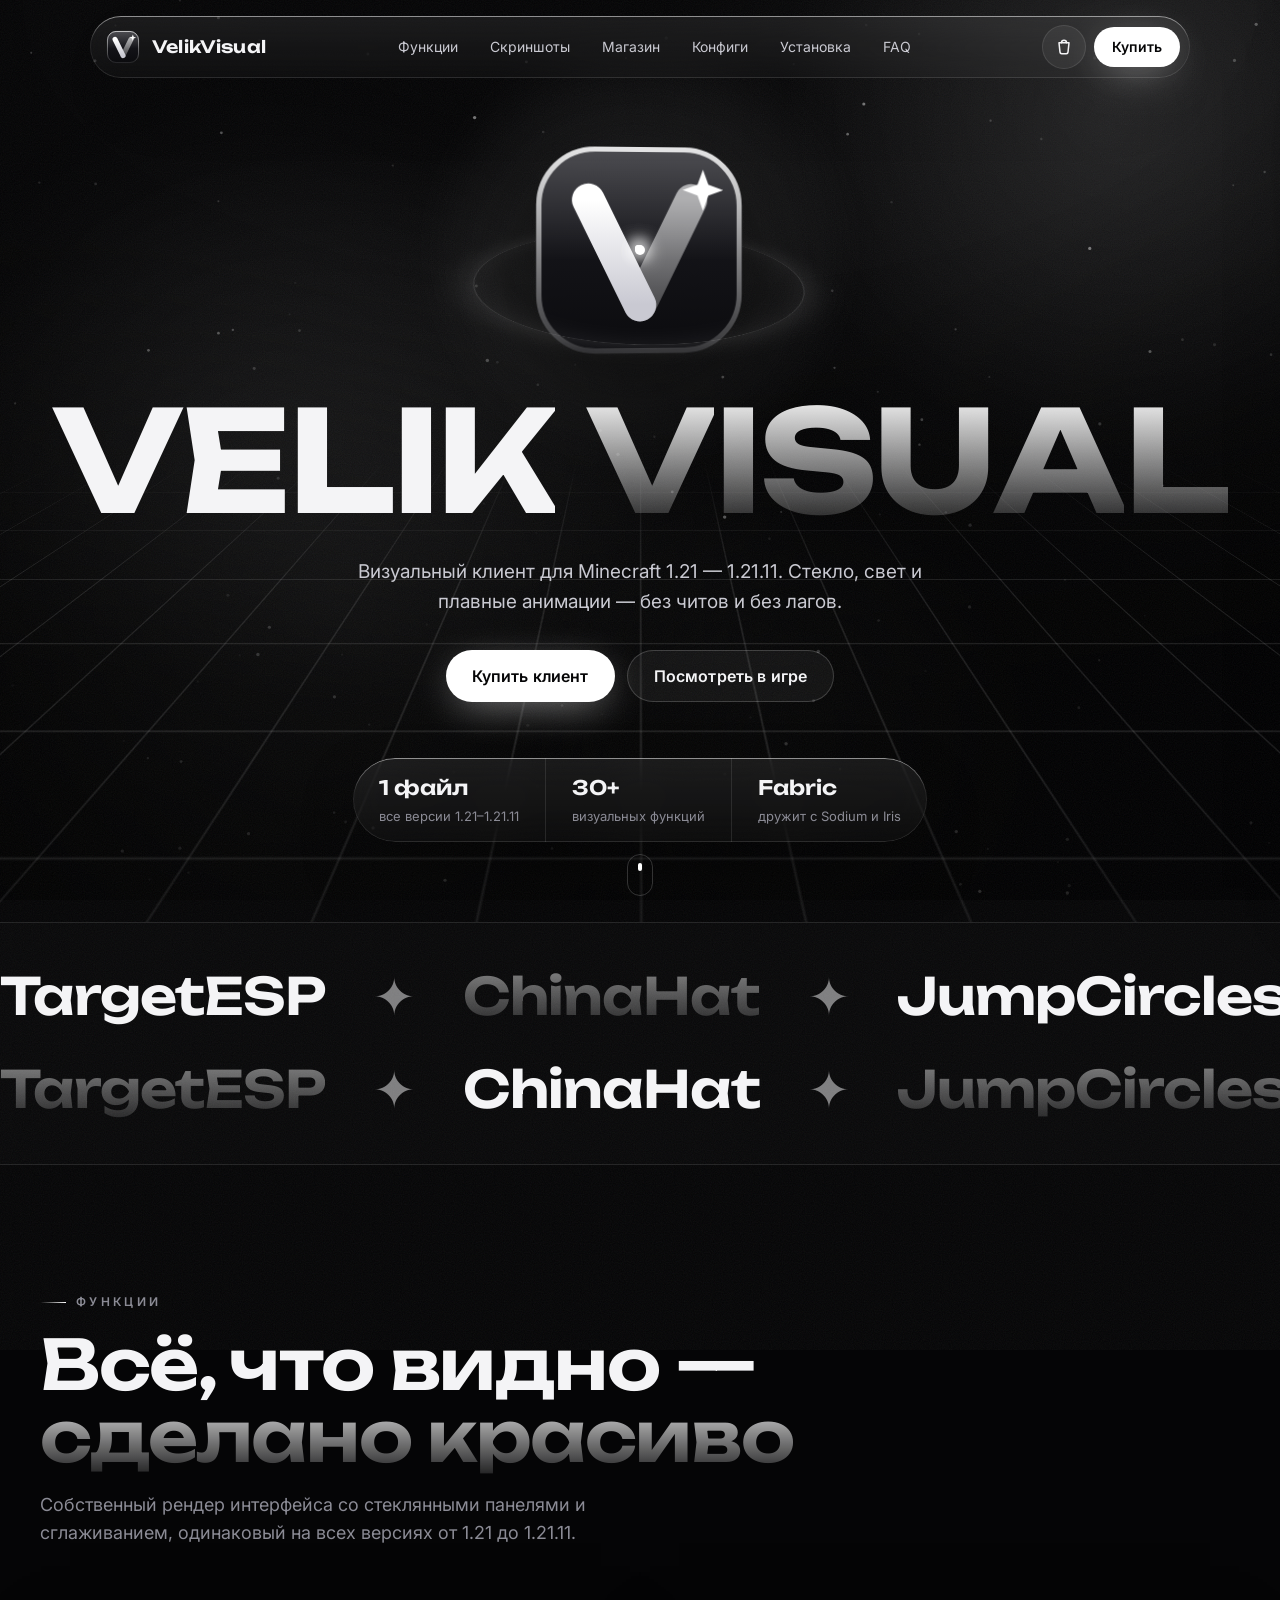
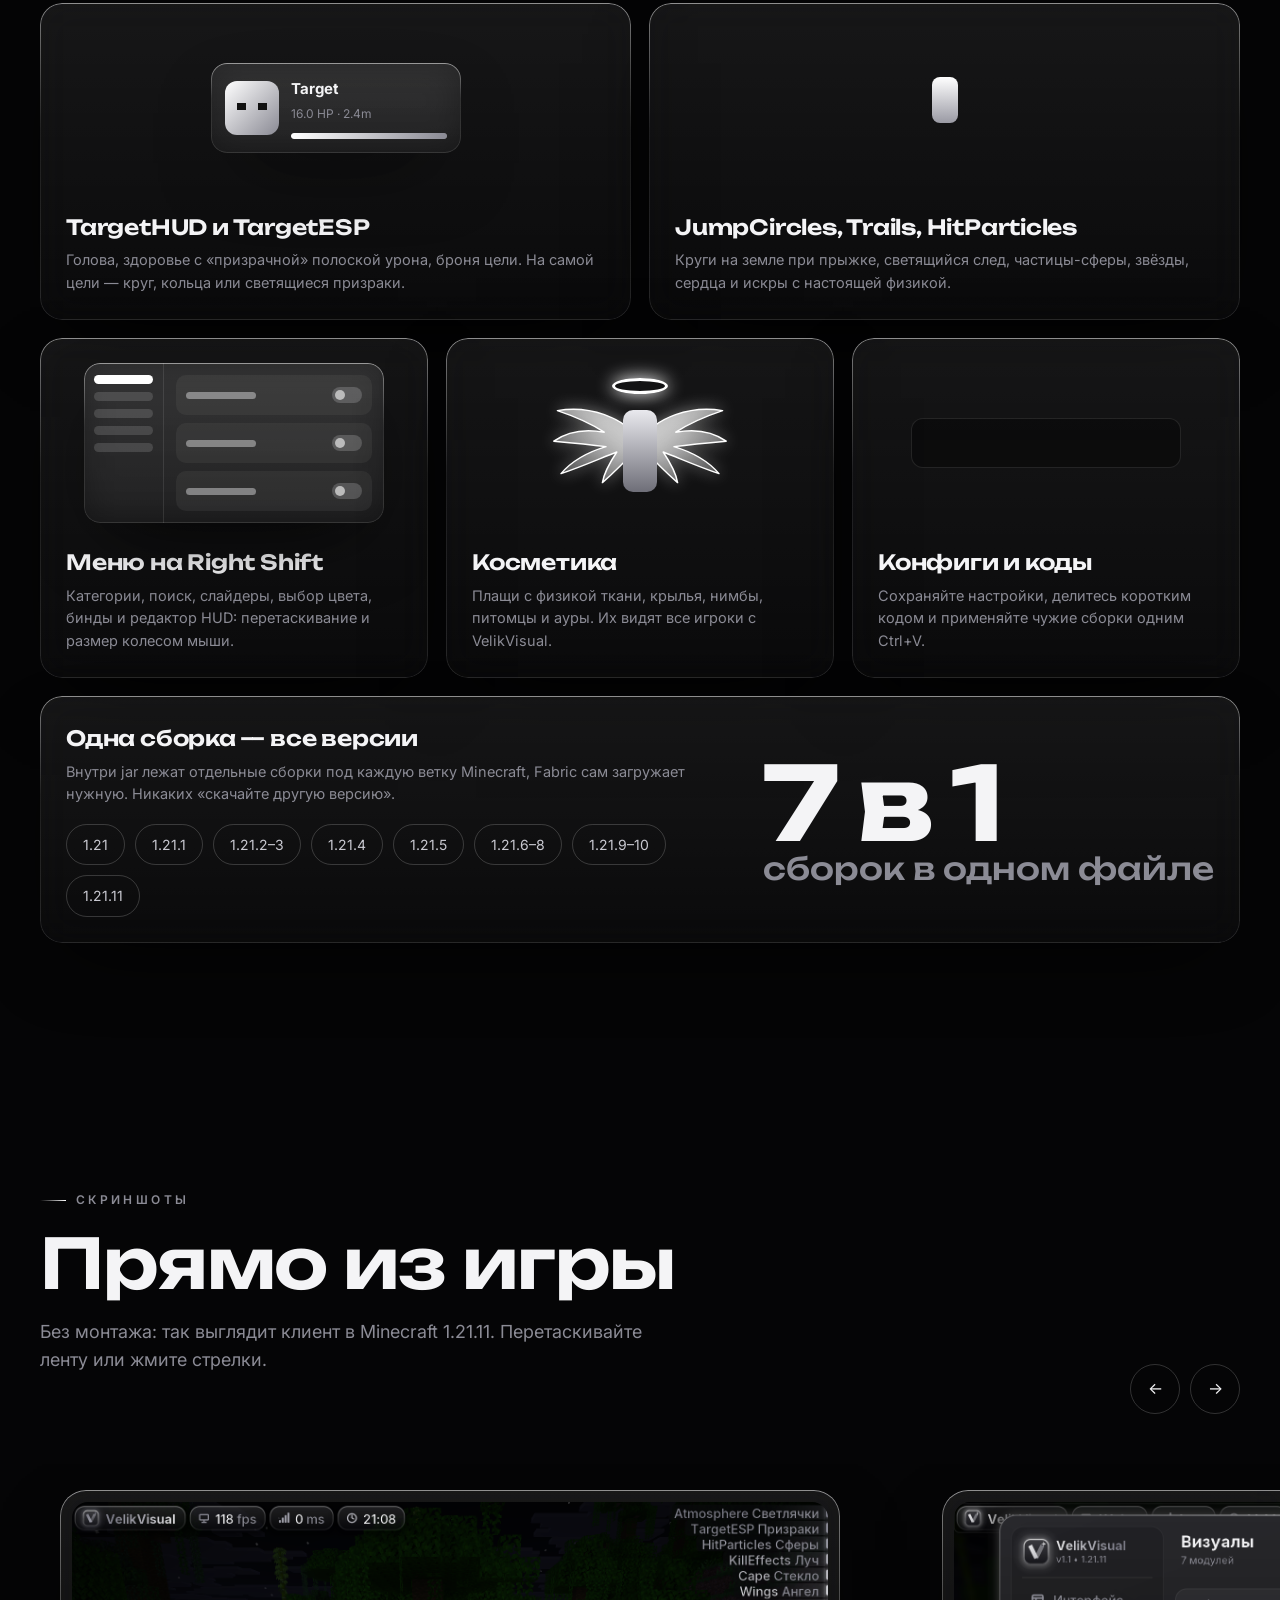
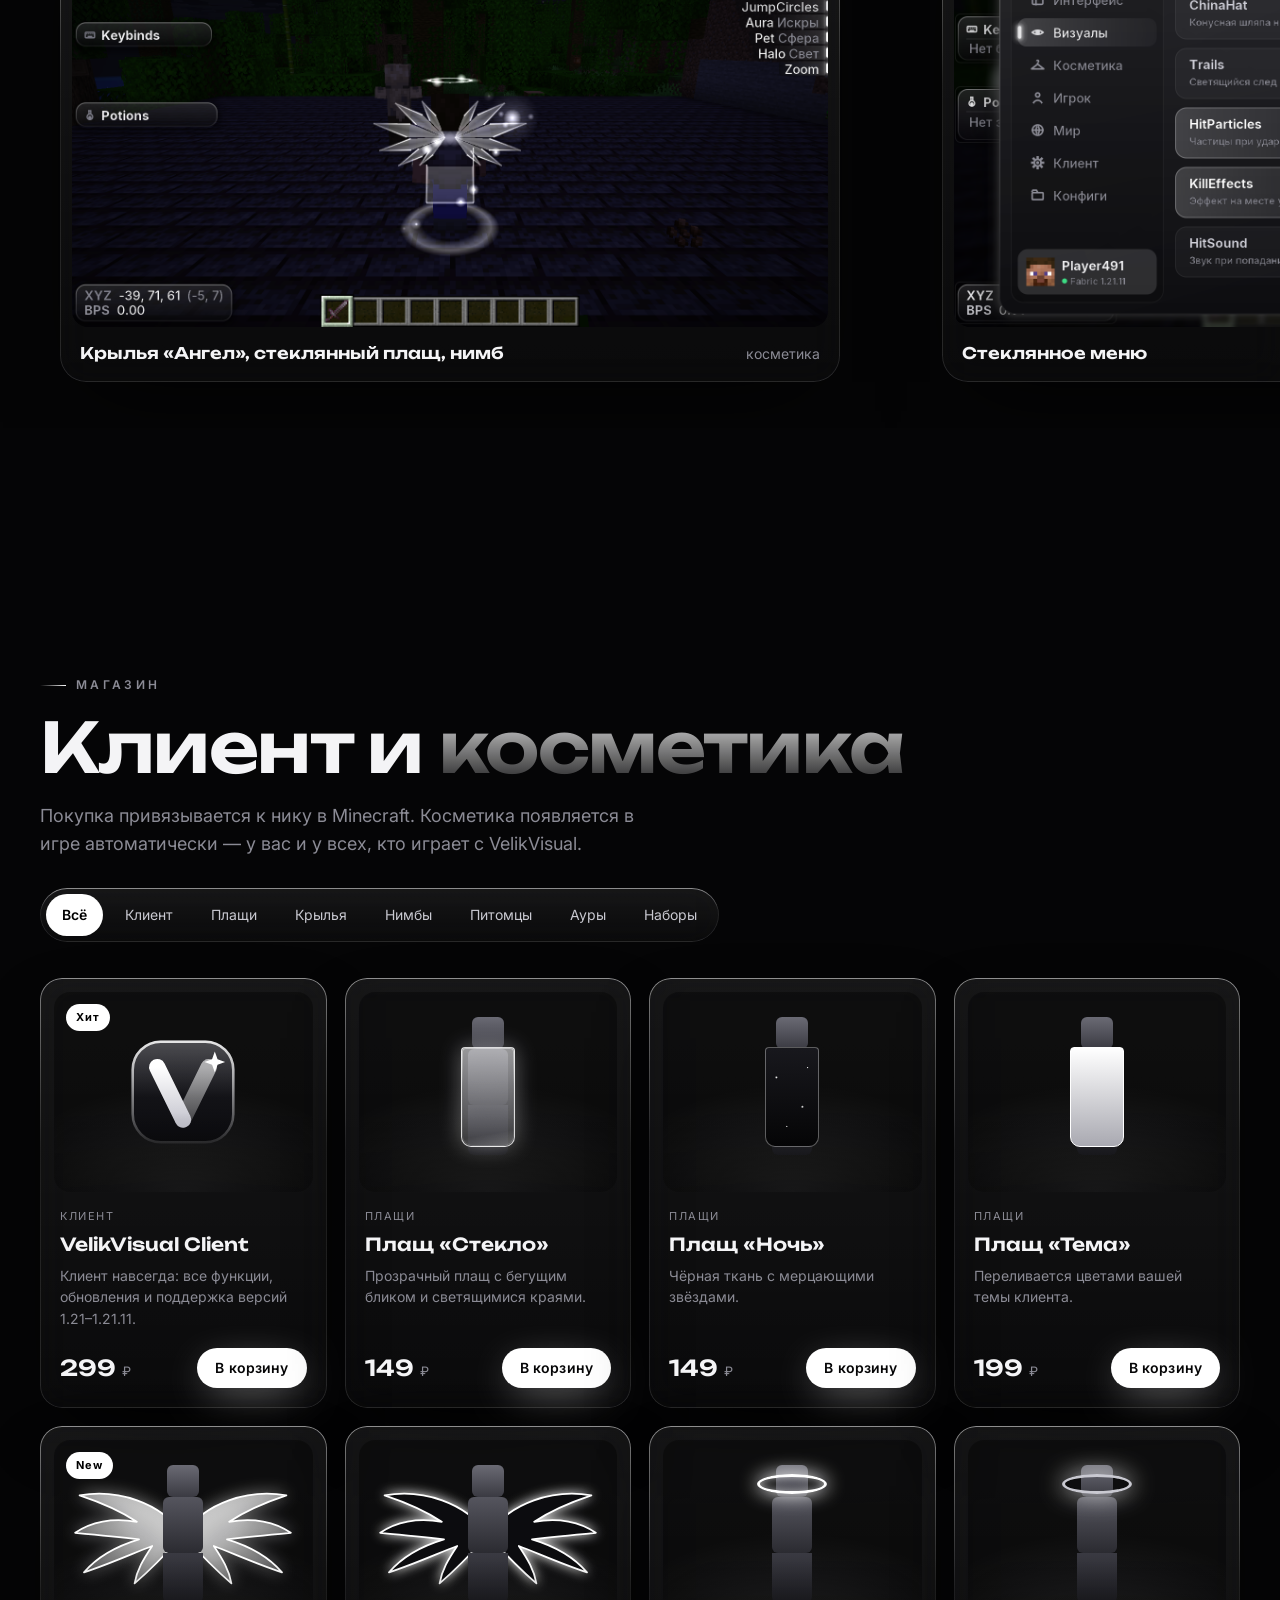
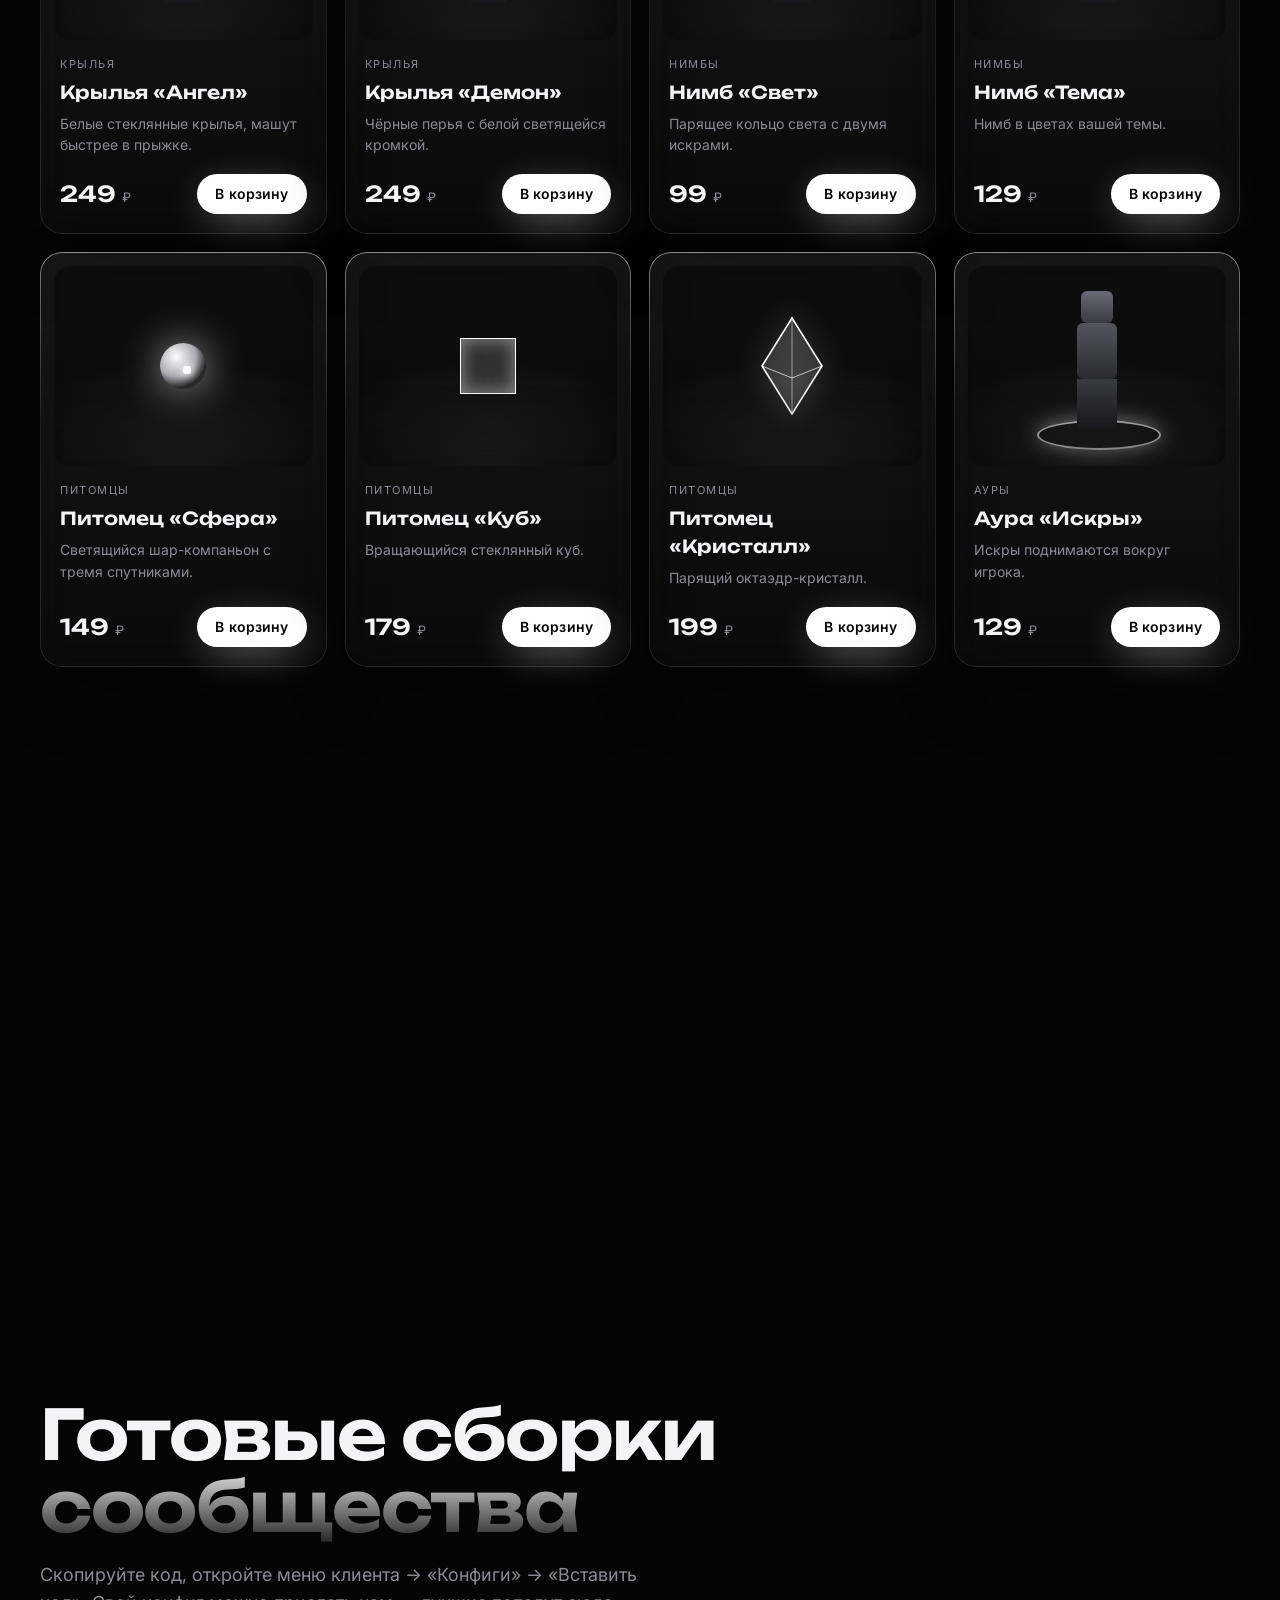
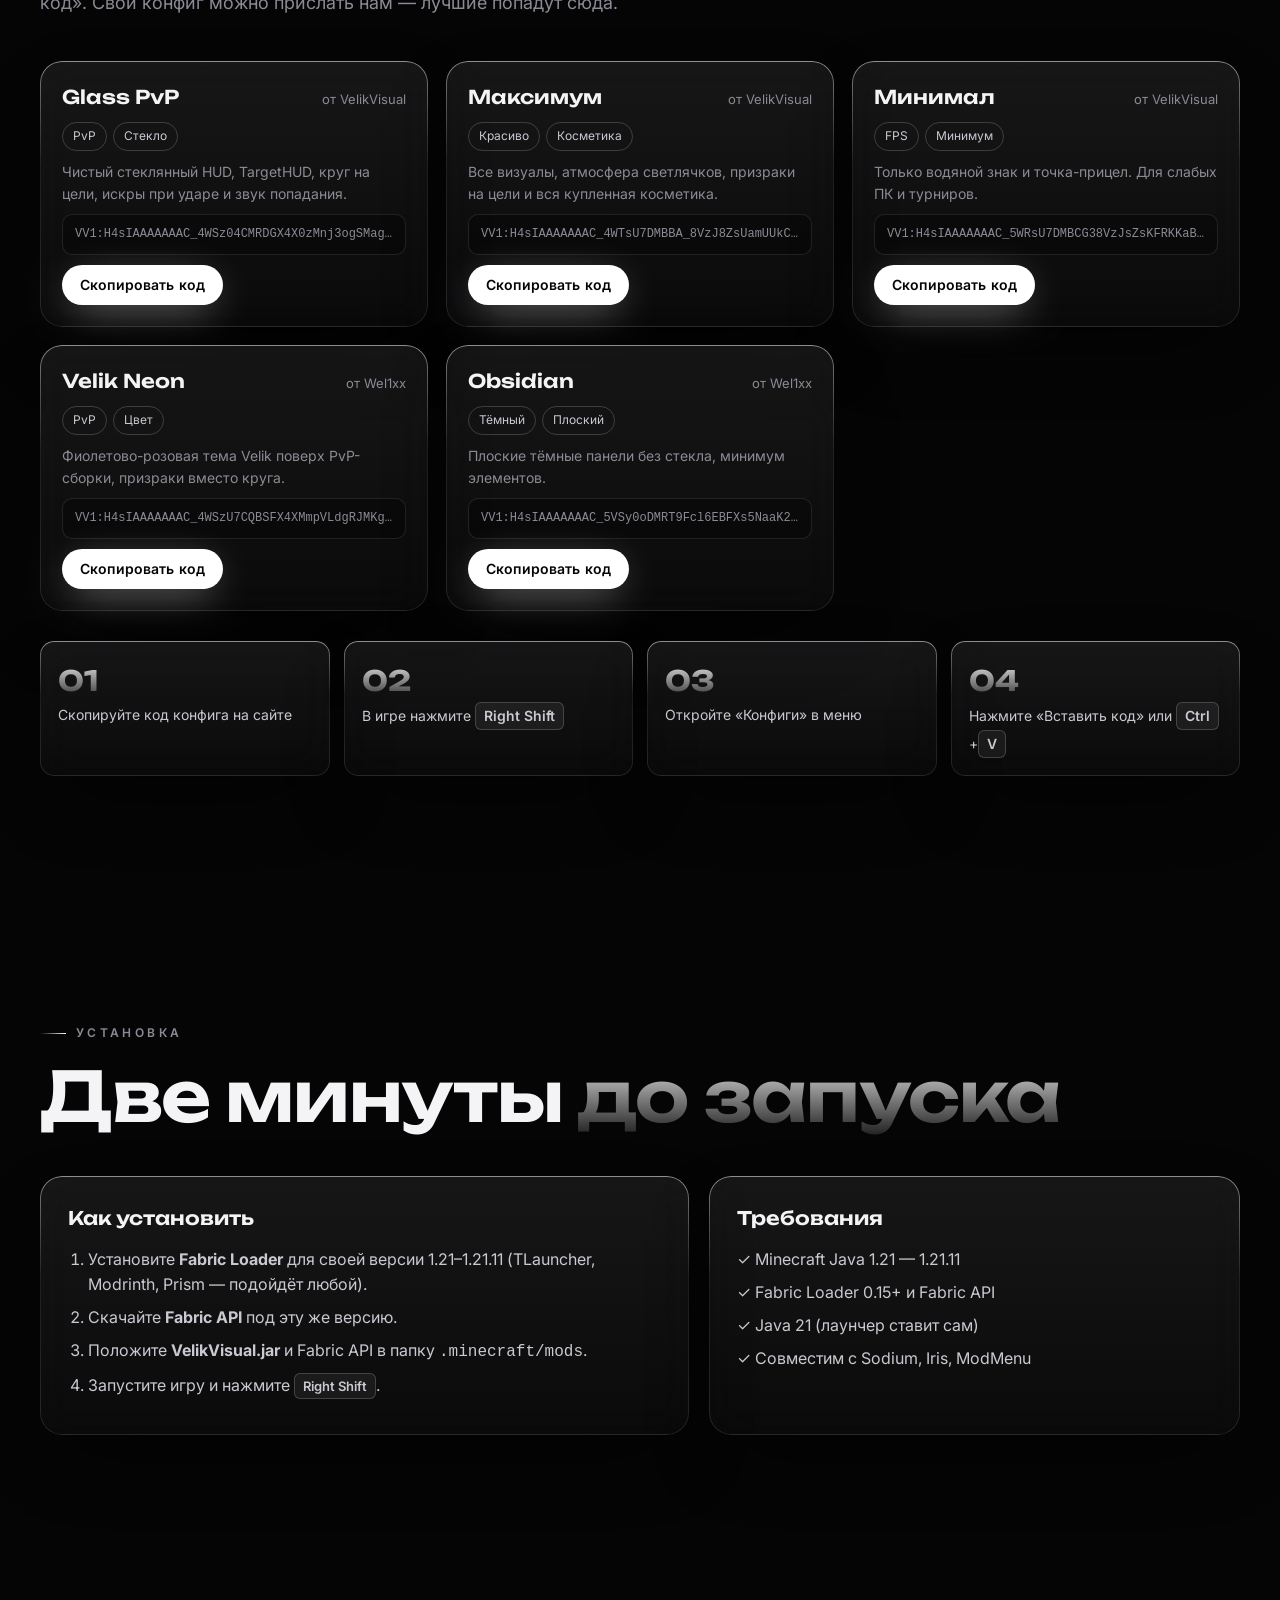
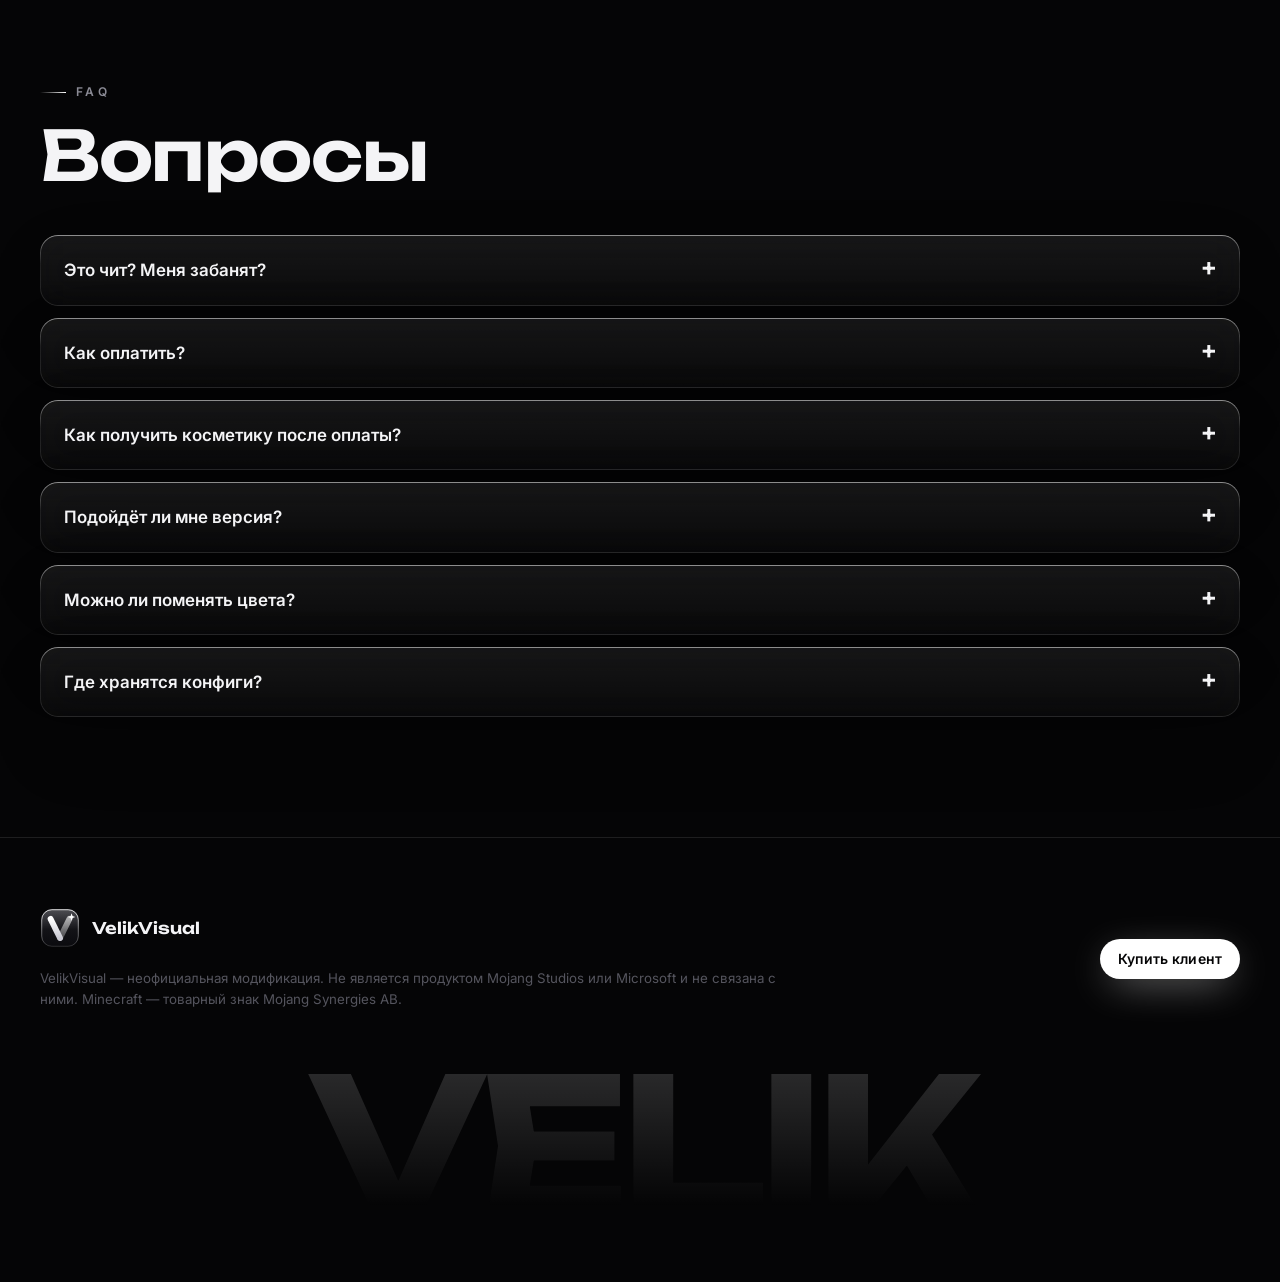
==== commit e871fff7: "Automatic ЮMoney payments: order codes, payment robot, connect script; Sber card as fallback Co-Auth" ====
--- a/index.html
+++ b/index.html
@@ -14,7 +14,7 @@
 <link rel="preconnect" href="https://fonts.googleapis.com">
 <link rel="preconnect" href="https://fonts.gstatic.com" crossorigin>
 <link href="https://fonts.googleapis.com/css2?family=Inter:wght@400;500;600;700&family=Unbounded:wght@500;600;700&display=swap" rel="stylesheet">
-<link rel="stylesheet" href="assets/css/style.css?v=4">
+<link rel="stylesheet" href="assets/css/style.css?v=5">
 </head>
 <body>
 <canvas id="bg" aria-hidden="true"></canvas>
@@ -235,8 +235,8 @@
       <h2 class="h2 reveal">Вопросы</h2>
       <div class="faq">
         <details class="glass reveal"><summary>Это чит? Меня забанят?</summary><p>Нет. VelikVisual меняет только картинку у вас на экране: ничего не отправляет на сервер, не показывает игроков сквозь стены и не помогает в бою. Правила конкретного сервера всё равно стоит проверить.</p></details>
-        <details class="glass reveal"><summary>Как оплатить?</summary><p>Добавьте товары в корзину и нажмите «Оформить заказ». Сайт покажет реквизиты и код заказа: переведите сумму на карту или по СБП и укажите код в комментарии к переводу. Затем отправьте скриншот чека продавцу в Telegram — сайт сам скопирует текст заказа.</p></details>
-        <details class="glass reveal"><summary>Как получить косметику после оплаты?</summary><p>После проверки чека покупка привязывается к нику, который вы указали при оформлении, и косметика сама включится в игре в течение нескольких минут. Её увидят все игроки с VelikVisual. Обычно проверка занимает до 24 часов.</p></details>
+        <details class="glass reveal"><summary>Как оплатить?</summary><p>Добавьте товары в корзину, укажите ник и нажмите «Оформить заказ» — сайт покажет, как оплатить. Платёж проверяется автоматически.</p></details>
+        <details class="glass reveal"><summary>Как получить косметику после оплаты?</summary><p>После подтверждения платежа покупка привязывается к нику, который вы указали при оформлении, и косметика сама включится в игре. Её увидят все игроки с VelikVisual.</p></details>
         <details class="glass reveal"><summary>Подойдёт ли мне версия?</summary><p>Один файл работает на всех версиях от 1.21 до 1.21.11. Нужны Fabric Loader и Fabric API под вашу версию.</p></details>
         <details class="glass reveal"><summary>Можно ли поменять цвета?</summary><p>Да: в разделе «Клиент → Theme» есть 10 тем, включая свои цвета, стиль панелей (стекло или плоский), скругление, шрифт и прозрачность.</p></details>
         <details class="glass reveal"><summary>Где хранятся конфиги?</summary><p>В папке <code>.minecraft/config/velikvisual/configs</code>. Любой конфиг превращается в короткий код VV1:… — им удобно делиться в чатах.</p></details>
@@ -275,9 +275,10 @@
 <div class="lightbox" id="lightbox"><img alt=""></div>
 <div class="toast" id="toast"></div>
 
-<script src="assets/js/config.js?v=4"></script>
-<script src="assets/js/main.js?v=4"></script>
-<script src="assets/js/shop.js?v=4"></script>
-<script src="assets/js/configs.js?v=4"></script>
+<script src="assets/js/config.js?v=5"></script>
+<script src="assets/js/products.js?v=5"></script>
+<script src="assets/js/main.js?v=5"></script>
+<script src="assets/js/shop.js?v=5"></script>
+<script src="assets/js/configs.js?v=5"></script>
 </body>
 </html>
--- a/assets/css/style.css
+++ b/assets/css/style.css
@@ -434,6 +434,13 @@
 .pay-row span { color: var(--dim); font-size: 13px; }
 .pay-row b { font-family: ui-monospace, Consolas, monospace; font-size: 15px; font-weight: 600; letter-spacing: .02em; overflow-wrap: anywhere; }
 .pay-row .btn { justify-self: end; }
+.wait { display: flex; gap: 14px; align-items: center; margin-top: 16px; padding: 14px 16px; border-radius: 14px; border: 1px solid var(--line-2); background: rgba(255,255,255,.04); color: var(--ink-2); font-size: 14.5px; }
+.wait i { flex: none; width: 18px; height: 18px; border-radius: 50%; border: 2px solid rgba(255,255,255,.2); border-top-color: #fff; animation: spin 1s linear infinite; }
+.wait.ok { border-color: rgba(255,255,255,.6); color: #fff; }
+.wait.ok i { animation: none; border-color: #fff; background: #fff; box-shadow: 0 0 18px rgba(255,255,255,.6); }
+.wait.bad i { animation: none; border-color: var(--dim); }
+.wait a { text-decoration: underline; }
+@keyframes spin { to { transform: rotate(360deg); } }
 @media (max-width: 520px) {
   .pay-row { grid-template-columns: 1fr auto; }
   .pay-row span { grid-column: 1 / -1; margin-bottom: -6px; }
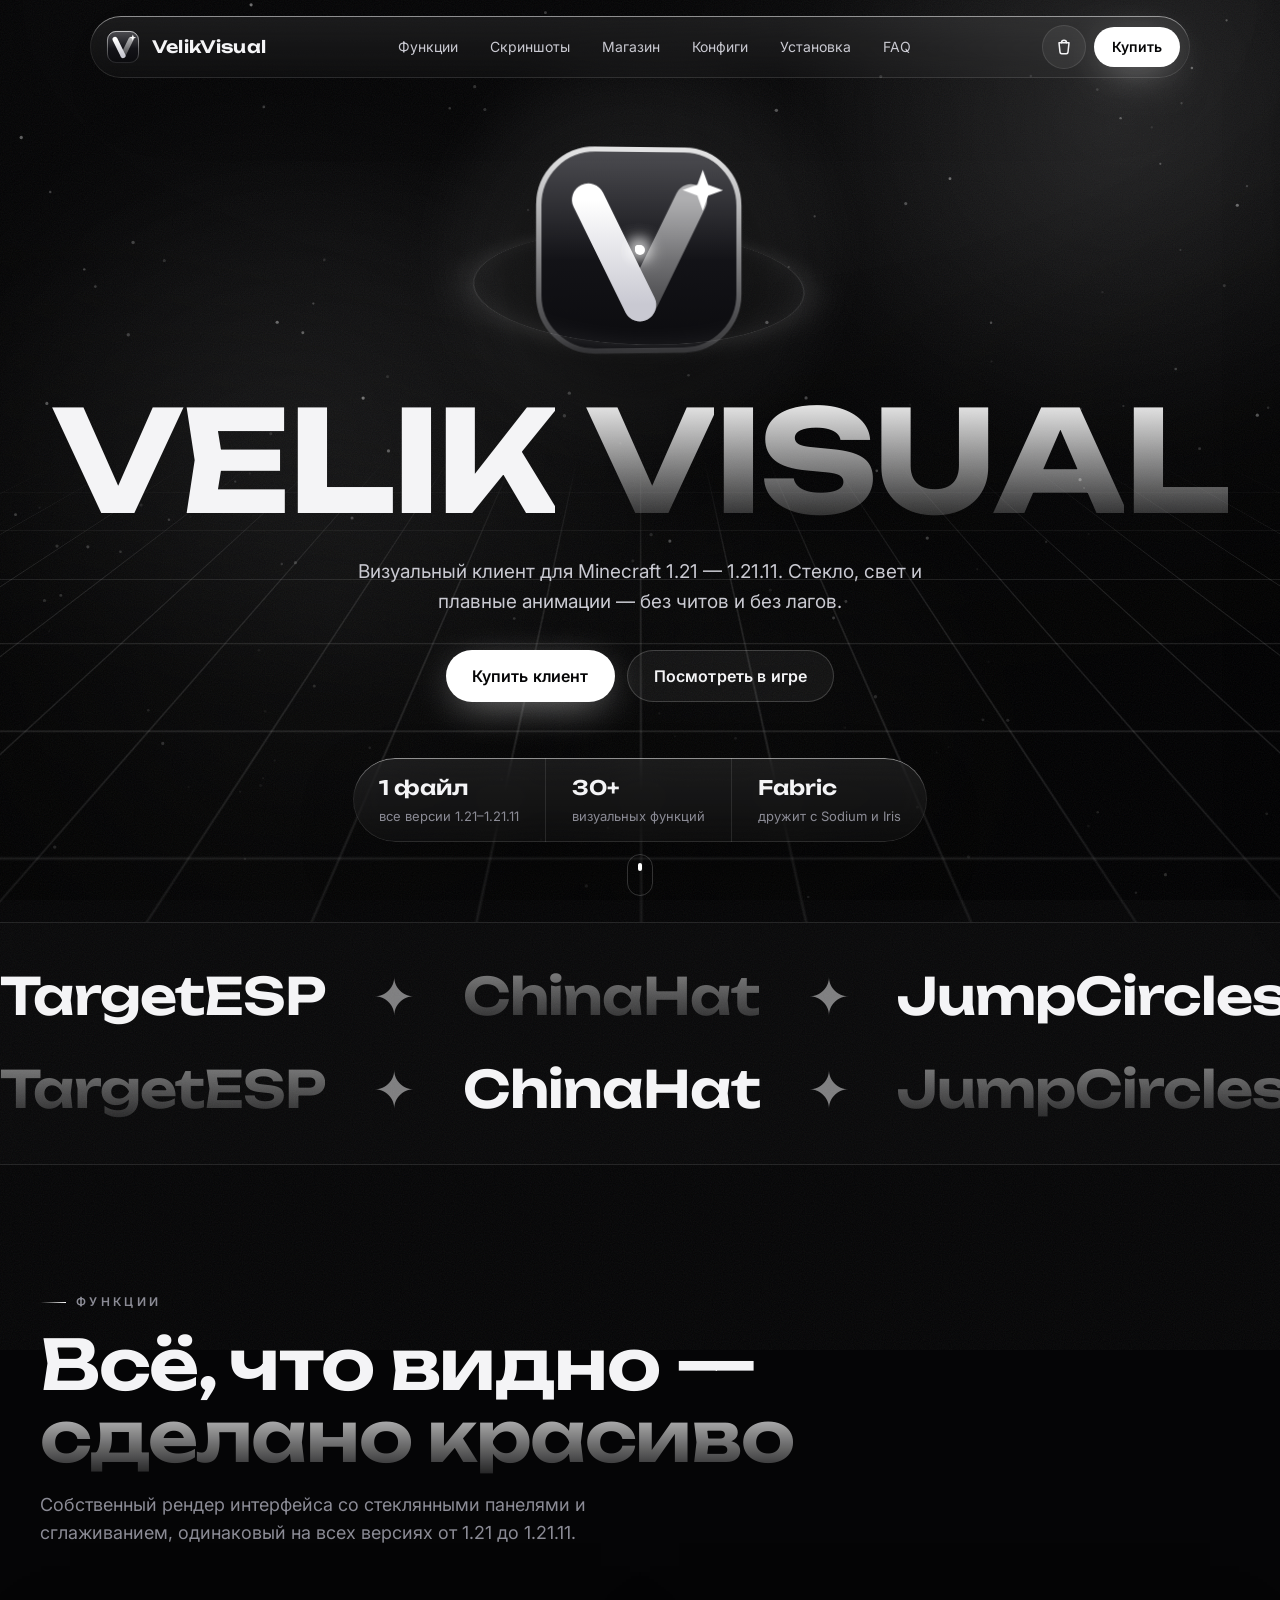
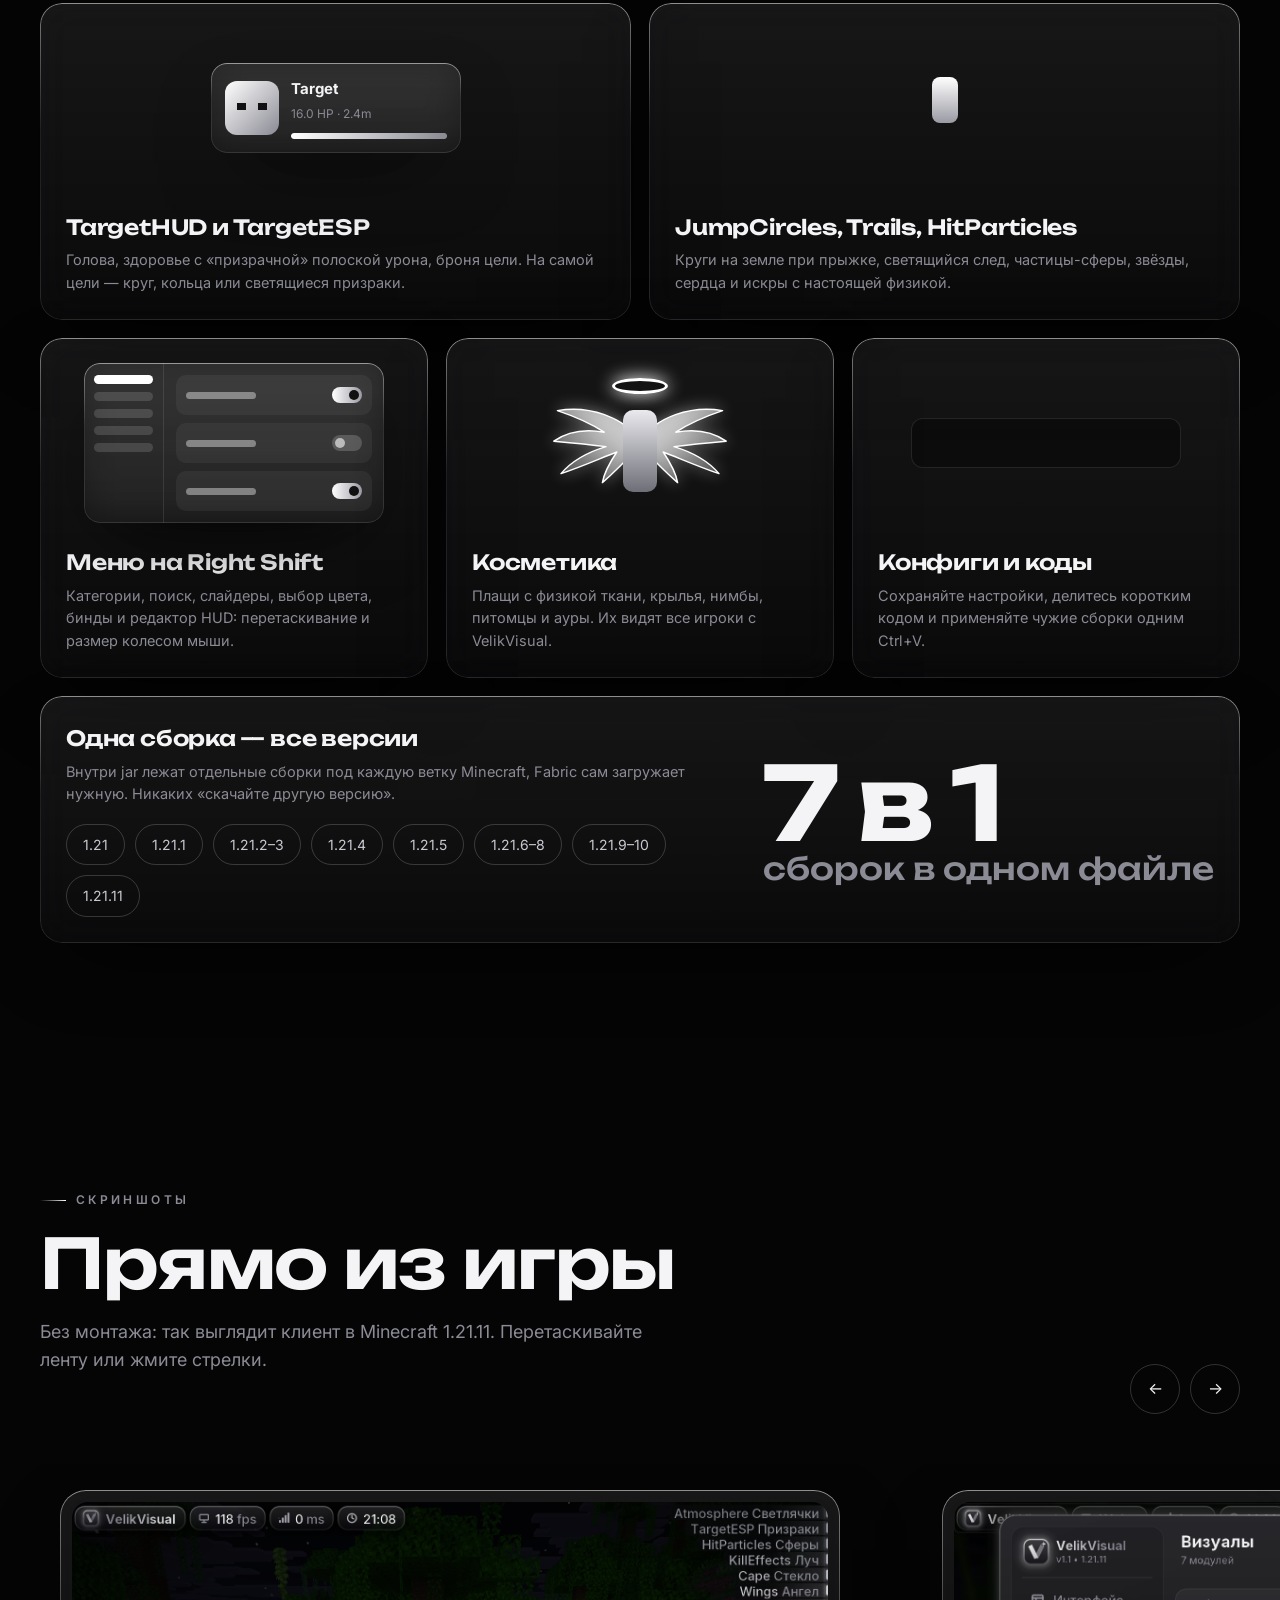
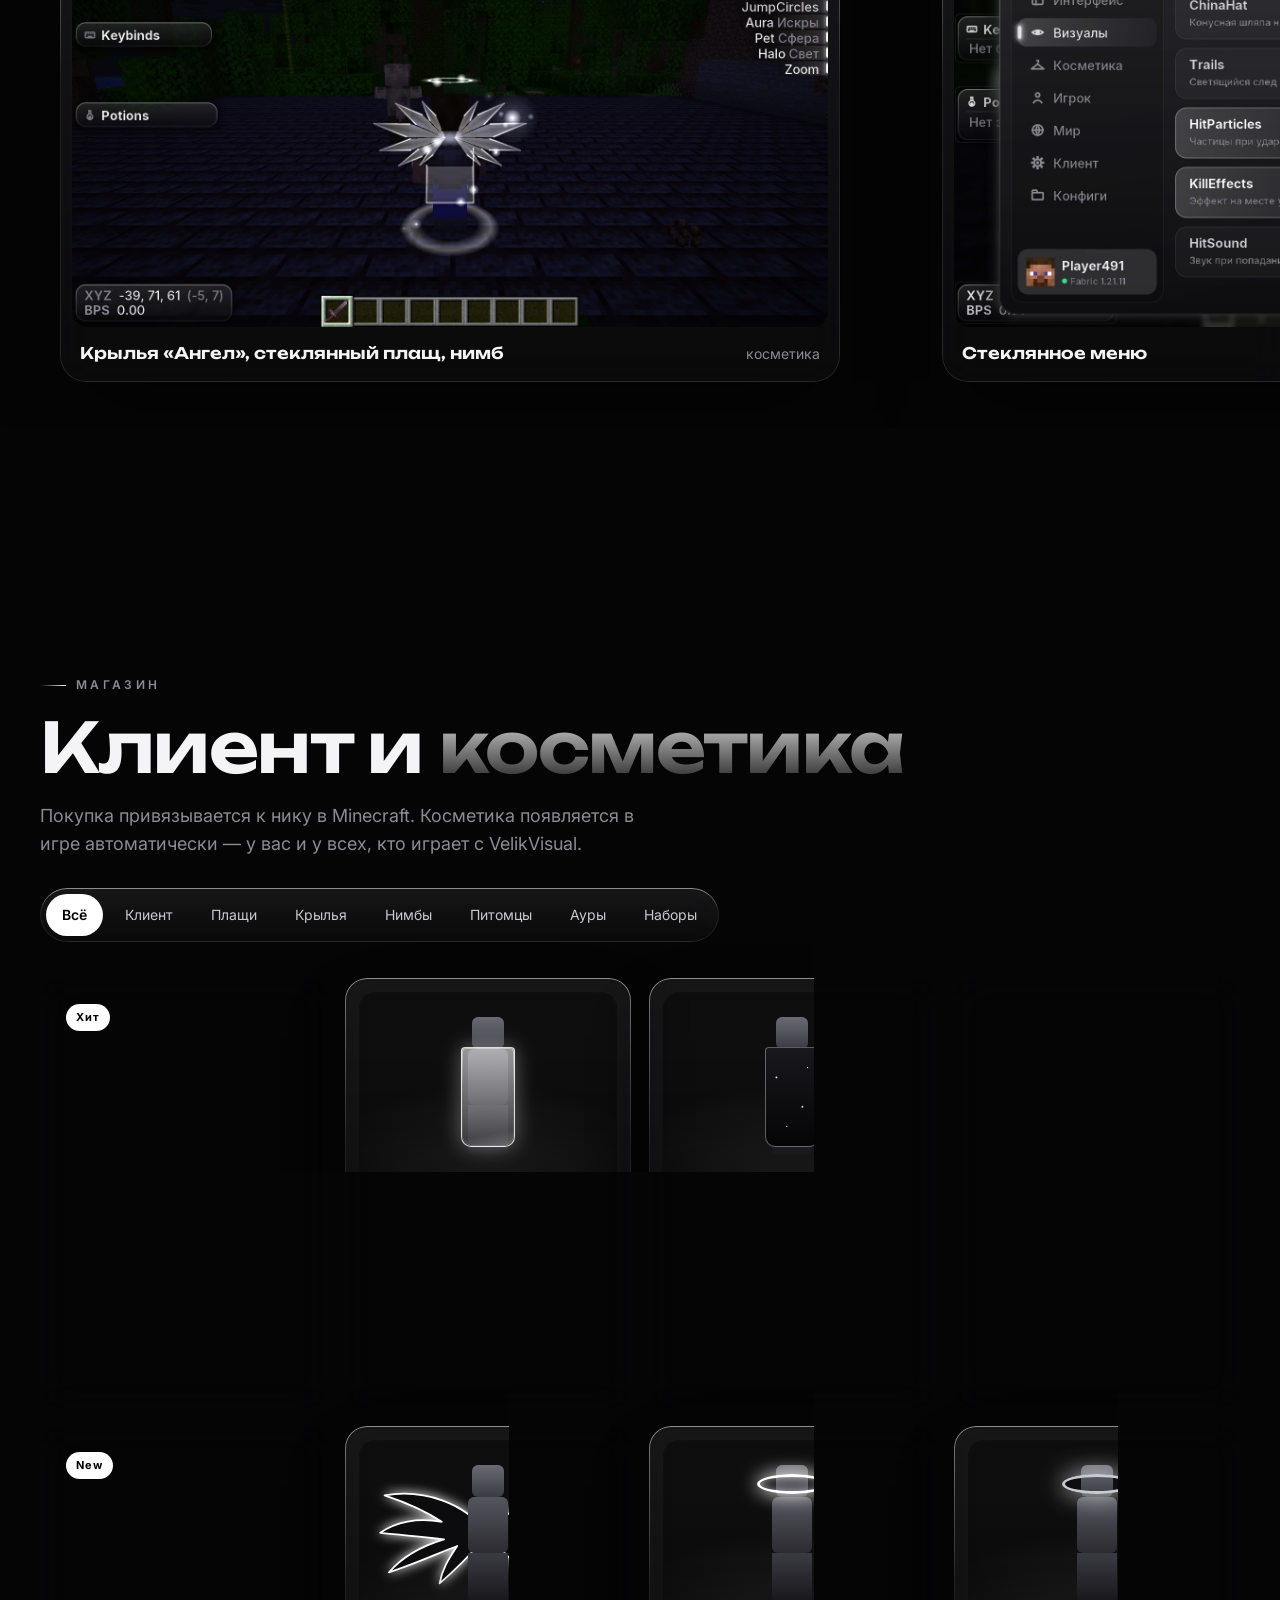
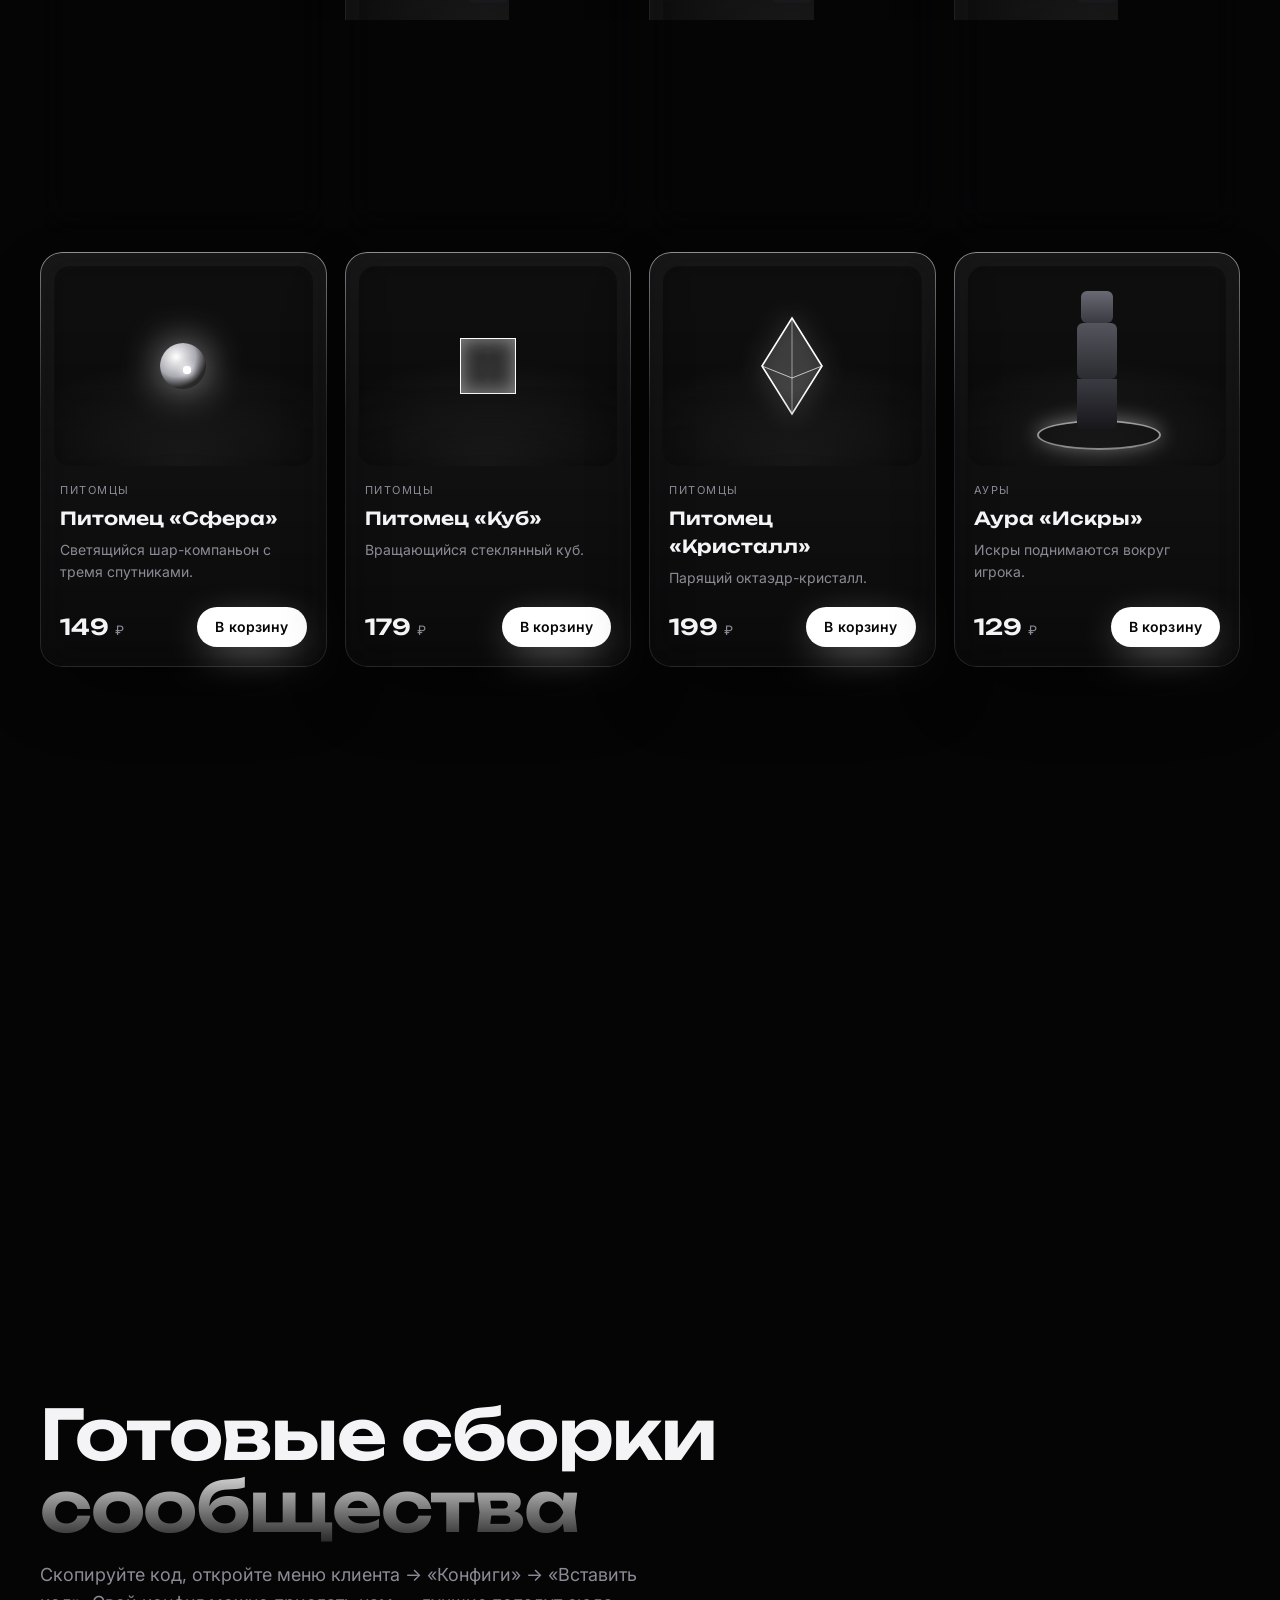
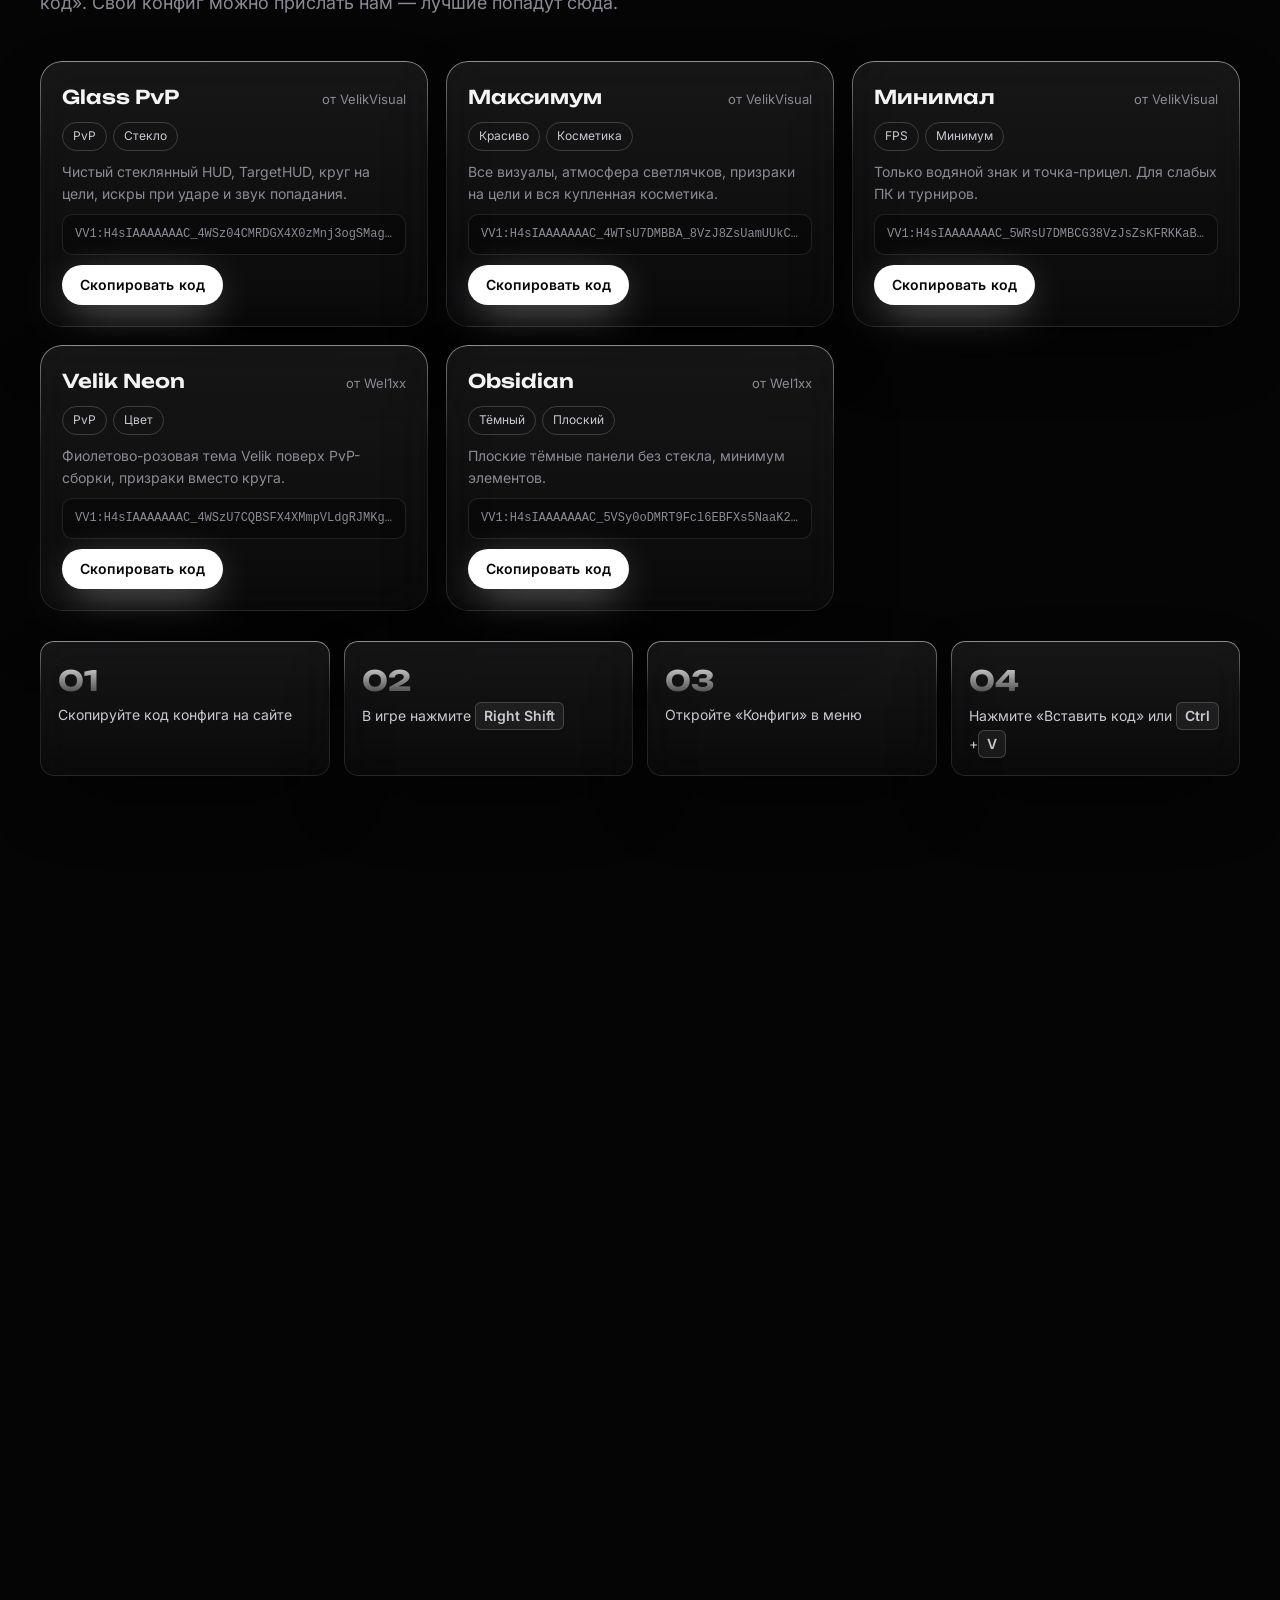
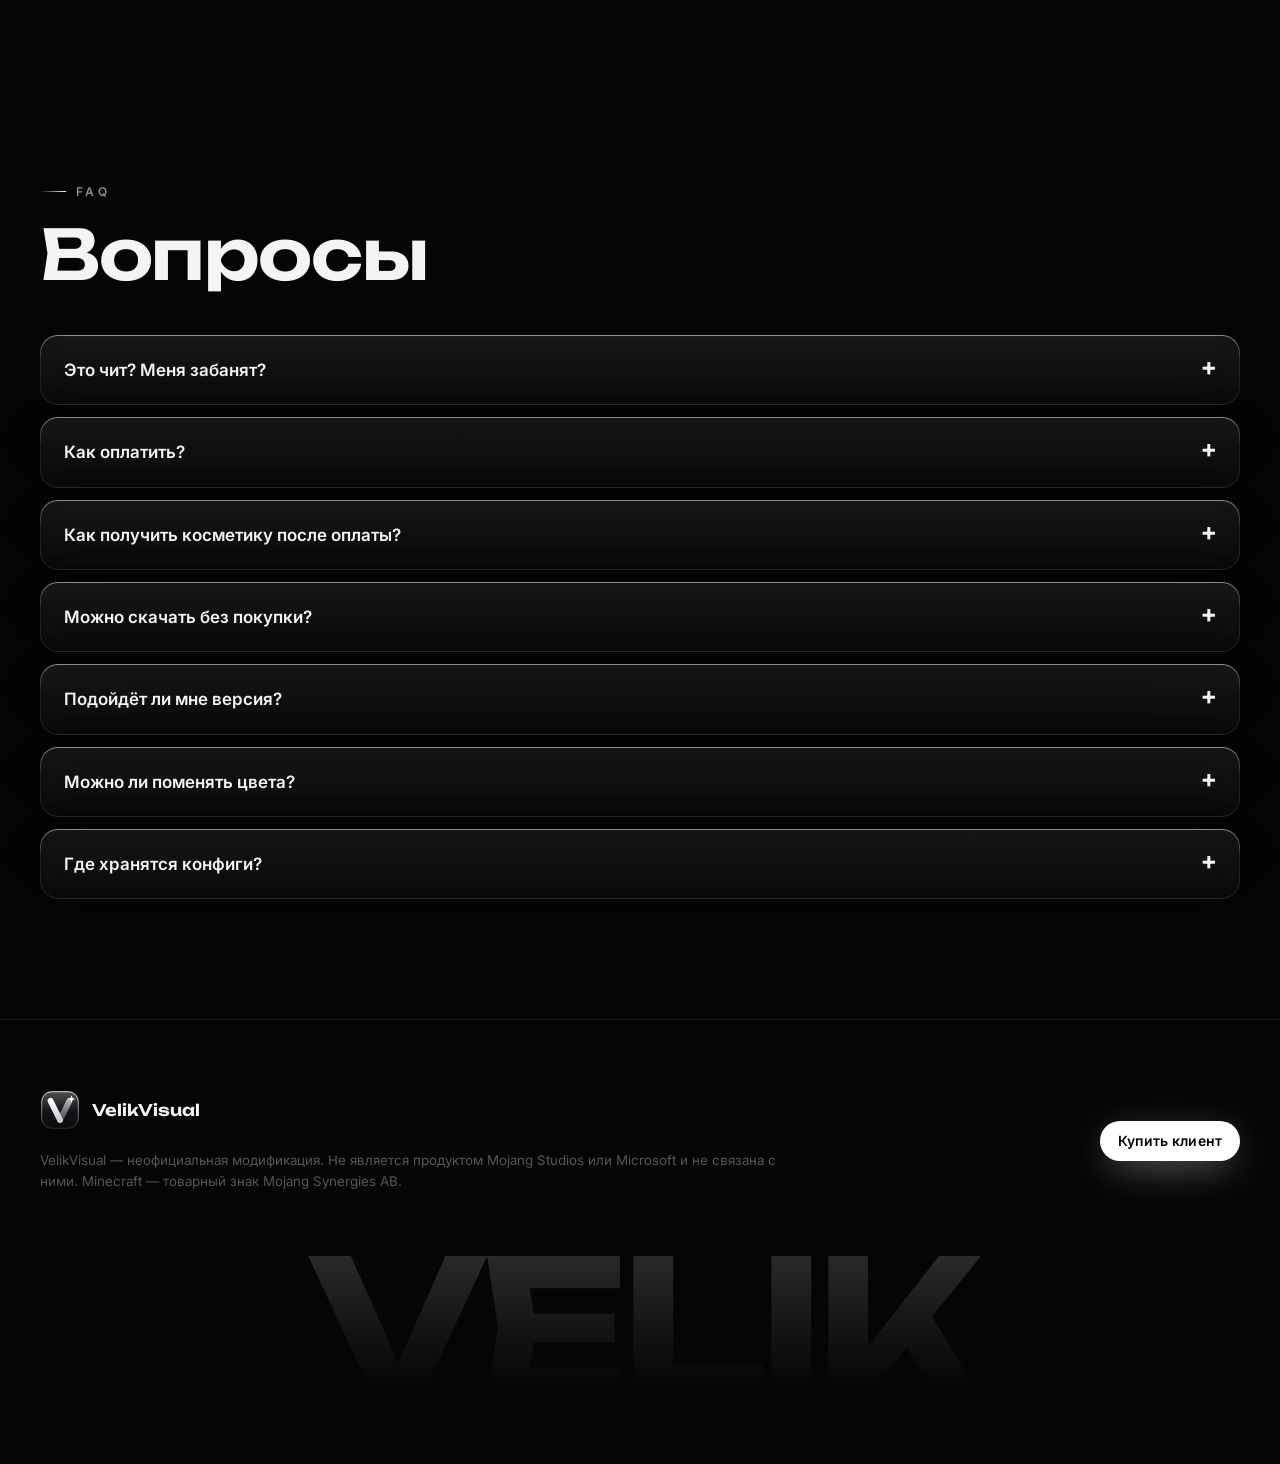
==== commit 097e9712: "Client download and activation by nickname Co-Authored-By: Claude Opus 5.5 <noreply@anthropic.com>" ====
--- a/index.html
+++ b/index.html
@@ -1,284 +1,289 @@
-<!doctype html>
-<html lang="ru">
-<head>
-<meta charset="utf-8">
-<meta name="viewport" content="width=device-width, initial-scale=1, viewport-fit=cover">
-<title>VelikVisual — визуальный клиент для Minecraft 1.21–1.21.11</title>
-<meta name="description" content="VelikVisual — стеклянный визуальный клиент для Minecraft 1.21–1.21.11 на Fabric: TargetHUD, TargetESP, JumpCircles, ChinaHat, плащи, крылья, питомцы и обмен конфигами.">
-<meta name="theme-color" content="#050506">
-<meta property="og:title" content="VelikVisual — визуальный клиент для Minecraft">
-<meta property="og:description" content="Стекло, свет и плавность. Один файл для всех версий 1.21–1.21.11.">
-<meta property="og:image" content="https://velikvisual.online/assets/img/shot-cosmetics.png">
-<link rel="icon" href="assets/img/favicon.png">
-<link rel="apple-touch-icon" href="assets/img/logo-256.png">
-<link rel="preconnect" href="https://fonts.googleapis.com">
-<link rel="preconnect" href="https://fonts.gstatic.com" crossorigin>
-<link href="https://fonts.googleapis.com/css2?family=Inter:wght@400;500;600;700&family=Unbounded:wght@500;600;700&display=swap" rel="stylesheet">
-<link rel="stylesheet" href="assets/css/style.css?v=5">
-</head>
-<body>
-<canvas id="bg" aria-hidden="true"></canvas>
-<div class="vignette" aria-hidden="true"></div>
-<div class="grain" aria-hidden="true"></div>
-
-<!-- shared SVG symbols -->
-<svg width="0" height="0" style="position:absolute" aria-hidden="true">
-  <defs>
-    <linearGradient id="wingFill" x1="1" y1="0" x2="0" y2="1">
-      <stop offset="0" stop-color="#fff" stop-opacity=".85"/>
-      <stop offset="1" stop-color="#fff" stop-opacity=".12"/>
-    </linearGradient>
-    <symbol id="wing" viewBox="0 0 100 100">
-      <path d="M100 50C80 20 40 8 6 14c24 8 40 16 52 24C36 34 16 38 2 48c22 2 42 4 58 6-20 6-38 16-50 30 24-8 46-18 62-24-8 12-14 22-16 34 14-12 26-24 44-44z" style="fill: var(--wf, url(#wingFill)); stroke: var(--ws, #fff)" stroke-width="1.6" stroke-linejoin="round"/>
-    </symbol>
-  </defs>
-</svg>
-
-<nav class="nav glass" id="nav">
-  <a class="brand" href="#top"><img src="assets/img/logo.svg" alt=""><span>VelikVisual</span></a>
-  <div class="links">
-    <a href="#features">Функции</a>
-    <a href="#showcase">Скриншоты</a>
-    <a href="#shop">Магазин</a>
-    <a href="#configs">Конфиги</a>
-    <a href="#install">Установка</a>
-    <a href="#faq">FAQ</a>
-  </div>
-  <div class="right">
-    <button class="cart-btn" id="cartOpen" aria-label="Корзина">
-      <svg viewBox="0 0 24 24" fill="none" stroke="currentColor" stroke-width="1.8" stroke-linecap="round" stroke-linejoin="round"><path d="M6 7h12l-1.2 11.2a2 2 0 0 1-2 1.8H9.2a2 2 0 0 1-2-1.8z"/><path d="M9 7a3 3 0 0 1 6 0"/></svg>
-      <span class="cart-count" id="cartCount">0</span>
-    </button>
-    <a class="btn primary sm" href="#shop">Купить</a>
-  </div>
-</nav>
-
-<main id="top">
-  <!-- HERO -->
-  <section class="hero">
-    <div class="floor" aria-hidden="true"></div>
-    <div class="wrap">
-      <div class="prism-stage" aria-hidden="true">
-        <div class="glow-blob"></div>
-        <div class="prism" id="prism">
-          <div class="halo"></div>
-          <div class="layer" style="transform:translateZ(-22px);opacity:.18"><img src="assets/img/logo.svg" alt=""></div>
-          <div class="layer" style="transform:translateZ(-11px);opacity:.4"><img src="assets/img/logo.svg" alt=""></div>
-          <div class="layer"><img src="assets/img/logo.svg" alt=""></div>
-          <div class="orbit"><i></i><i></i><i></i></div>
-        </div>
-      </div>
-      <h1 class="title" id="title"><span class="w" data-split>VELIK</span><span class="w outline" data-split>VISUAL</span></h1>
-      <p class="lead">Визуальный клиент для Minecraft 1.21 — 1.21.11. Стекло, свет и плавные анимации&nbsp;— без читов и без лагов.</p>
-      <div class="cta">
-        <a class="btn primary" href="#shop">Купить клиент</a>
-        <a class="btn ghost" href="#showcase">Посмотреть в игре</a>
-      </div>
-      <div class="stats glass">
-        <div><b>1 файл</b><span>все версии 1.21–1.21.11</span></div>
-        <div><b>30+</b><span>визуальных функций</span></div>
-        <div><b>Fabric</b><span>дружит с Sodium и Iris</span></div>
-      </div>
-    </div>
-    <div class="scroll-hint" aria-hidden="true"></div>
-  </section>
-
-  <div class="marquee" aria-hidden="true">
-    <div class="row" id="mq1"></div>
-    <div class="row rev" id="mq2"></div>
-  </div>
-
-  <!-- FEATURES -->
-  <section id="features">
-    <div class="wrap">
-      <span class="eyebrow reveal">Функции</span>
-      <h2 class="h2 reveal">Всё, что видно —<br><span class="ghost">сделано красиво</span></h2>
-      <p class="sub reveal">Собственный рендер интерфейса со стеклянными панелями и сглаживанием, одинаковый на всех версиях от 1.21 до 1.21.11.</p>
-
-      <div class="bento">
-        <article class="tile glass spot t-a reveal">
-          <div class="demo">
-            <div class="thud glass">
-              <div class="head"></div>
-              <div><b>Target</b><small>16.0 HP · 2.4m</small><div class="hp"><i class="ghost"></i><i class="fill"></i></div></div>
-            </div>
-          </div>
-          <h3>TargetHUD и TargetESP</h3>
-          <p>Голова, здоровье с «призрачной» полоской урона, броня цели. На самой цели — круг, кольца или светящиеся призраки.</p>
-        </article>
-        <article class="tile glass spot t-b reveal d1">
-          <div class="demo"><div class="floorlet"><div class="plane"><div class="ring"></div><div class="ring"></div><div class="ring"></div></div><div class="dot"></div></div></div>
-          <h3>JumpCircles, Trails, HitParticles</h3>
-          <p>Круги на земле при прыжке, светящийся след, частицы-сферы, звёзды, сердца и искры с настоящей физикой.</p>
-        </article>
-        <article class="tile glass spot t-c reveal">
-          <div class="demo">
-            <div class="mini-gui glass">
-              <aside><i></i><i></i><i></i><i></i><i></i></aside>
-              <main id="miniGui"><div class="card"><span></span><i class="sw on"></i></div><div class="card"><span></span><i class="sw"></i></div><div class="card"><span></span><i class="sw on"></i></div></main>
-            </div>
-          </div>
-          <h3>Меню на Right Shift</h3>
-          <p>Категории, поиск, слайдеры, выбор цвета, бинды и редактор HUD: перетаскивание и размер колесом мыши.</p>
-        </article>
-        <article class="tile glass spot t-d reveal d1">
-          <div class="demo">
-            <div class="cos-demo">
-              <div class="wing l"><svg><use href="#wing"/></svg></div>
-              <div class="wing r"><svg style="transform:scaleX(-1)"><use href="#wing"/></svg></div>
-              <div class="body"></div><div class="halo2"></div>
-            </div>
-          </div>
-          <h3>Косметика</h3>
-          <p>Плащи с физикой ткани, крылья, нимбы, питомцы и ауры. Их видят все игроки с VelikVisual.</p>
-        </article>
-        <article class="tile glass spot t-e reveal d2">
-          <div class="demo"><div class="codechip"><span class="typed">VV1:H4sIAAAAAAAA_6tWKk7NS0nNS1</span></div></div>
-          <h3>Конфиги и коды</h3>
-          <p>Сохраняйте настройки, делитесь коротким кодом и применяйте чужие сборки одним Ctrl+V.</p>
-        </article>
-        <article class="tile glass spot t-f reveal">
-          <div class="row2">
-            <div>
-              <h3 style="margin-top:0">Одна сборка — все версии</h3>
-              <p>Внутри jar лежат отдельные сборки под каждую ветку Minecraft, Fabric сам загружает нужную. Никаких «скачайте другую версию».</p>
-              <div class="versions"><span>1.21</span><span>1.21.1</span><span>1.21.2–3</span><span>1.21.4</span><span>1.21.5</span><span>1.21.6–8</span><span>1.21.9–10</span><span>1.21.11</span></div>
-            </div>
-            <div class="bignum">7 в 1<small>сборок в одном файле</small></div>
-          </div>
-        </article>
-      </div>
-    </div>
-  </section>
-
-  <!-- SHOWCASE -->
-  <section id="showcase">
-    <div class="wrap">
-      <span class="eyebrow reveal">Скриншоты</span>
-      <h2 class="h2 reveal">Прямо из игры</h2>
-      <p class="sub reveal">Без монтажа: так выглядит клиент в Minecraft 1.21.11. Перетаскивайте ленту или жмите стрелки.</p>
-      <div class="gallery-nav reveal"><button class="round" id="gPrev" aria-label="Назад">&larr;</button><button class="round" id="gNext" aria-label="Вперёд">&rarr;</button></div>
-    </div>
-    <div class="gallery" id="gallery">
-      <figure class="shot glass"><img src="assets/img/shot-cosmetics.png" alt="Крылья, плащ и нимб" loading="lazy"><figcaption><b>Крылья «Ангел», стеклянный плащ, нимб</b><span>косметика</span></figcaption></figure>
-      <figure class="shot glass"><img src="assets/img/shot-gui.png" alt="Меню клиента" loading="lazy"><figcaption><b>Стеклянное меню</b><span>Right Shift</span></figcaption></figure>
-      <figure class="shot glass"><img src="assets/img/shot-combat.png" alt="TargetESP и TargetHUD" loading="lazy"><figcaption><b>TargetESP «Призраки» и TargetHUD</b><span>бой</span></figcaption></figure>
-      <figure class="shot glass"><img src="assets/img/shot-gui-cosmetics.png" alt="Раздел косметики" loading="lazy"><figcaption><b>Раздел косметики</b><span>стили и показ другим</span></figcaption></figure>
-      <figure class="shot glass"><img src="assets/img/shot-configs.png" alt="Конфиги" loading="lazy"><figcaption><b>Конфиги, пресеты, коды</b><span>обмен настройками</span></figcaption></figure>
-      <figure class="shot glass"><img src="assets/img/shot-front.png" alt="Аура и питомец" loading="lazy"><figcaption><b>Аура, питомец и атмосфера</b><span>ночь</span></figcaption></figure>
-    </div>
-  </section>
-
-  <!-- SHOP -->
-  <section id="shop">
-    <div class="wrap">
-      <div class="shop-head">
-        <div>
-          <span class="eyebrow reveal">Магазин</span>
-          <h2 class="h2 reveal">Клиент и <span class="ghost">косметика</span></h2>
-          <p class="sub reveal">Покупка привязывается к нику в Minecraft. Косметика появляется в игре автоматически — у вас и у всех, кто играет с VelikVisual.</p>
-        </div>
-        <div class="tabs glass reveal" id="tabs"></div>
-      </div>
-      <div class="products" id="products"></div>
-    </div>
-  </section>
-
-  <!-- CONFIGS -->
-  <section id="configs">
-    <div class="wrap">
-      <span class="eyebrow reveal">Конфиги</span>
-      <h2 class="h2 reveal">Готовые сборки <span class="ghost">сообщества</span></h2>
-      <p class="sub reveal">Скопируйте код, откройте меню клиента → «Конфиги» → «Вставить код». Свой конфиг можно прислать нам — лучшие попадут сюда.</p>
-      <div class="cfg-grid" id="cfgGrid"></div>
-      <div class="steps">
-        <div class="step glass reveal"><b>01</b><span>Скопируйте код конфига на сайте</span></div>
-        <div class="step glass reveal d1"><b>02</b><span>В игре нажмите <span class="kbd">Right Shift</span></span></div>
-        <div class="step glass reveal d2"><b>03</b><span>Откройте «Конфиги» в меню</span></div>
-        <div class="step glass reveal d3"><b>04</b><span>Нажмите «Вставить код» или <span class="kbd">Ctrl</span>+<span class="kbd">V</span></span></div>
-      </div>
-    </div>
-  </section>
-
-  <!-- INSTALL -->
-  <section id="install">
-    <div class="wrap">
-      <span class="eyebrow reveal">Установка</span>
-      <h2 class="h2 reveal">Две минуты <span class="ghost">до запуска</span></h2>
-      <div class="install">
-        <div class="box glass reveal">
-          <h3 style="font-family:var(--display);font-weight:600;margin:0">Как установить</h3>
-          <ol>
-            <li>Установите <b>Fabric Loader</b> для своей версии 1.21–1.21.11 (TLauncher, Modrinth, Prism — подойдёт любой).</li>
-            <li>Скачайте <b>Fabric API</b> под эту же версию.</li>
-            <li>Положите <b>VelikVisual.jar</b> и Fabric API в папку <code>.minecraft/mods</code>.</li>
-            <li>Запустите игру и нажмите <span class="kbd">Right Shift</span>.</li>
-          </ol>
-        </div>
-        <div class="box glass reveal d1">
-          <h3 style="font-family:var(--display);font-weight:600;margin:0">Требования</h3>
-          <ol style="list-style:none;padding:0">
-            <li>✓ Minecraft Java 1.21 — 1.21.11</li>
-            <li>✓ Fabric Loader 0.15+ и Fabric API</li>
-            <li>✓ Java 21 (лаунчер ставит сам)</li>
-            <li>✓ Совместим с Sodium, Iris, ModMenu</li>
-          </ol>
-        </div>
-      </div>
-    </div>
-  </section>
-
-  <!-- FAQ -->
-  <section id="faq">
-    <div class="wrap">
-      <span class="eyebrow reveal">FAQ</span>
-      <h2 class="h2 reveal">Вопросы</h2>
-      <div class="faq">
-        <details class="glass reveal"><summary>Это чит? Меня забанят?</summary><p>Нет. VelikVisual меняет только картинку у вас на экране: ничего не отправляет на сервер, не показывает игроков сквозь стены и не помогает в бою. Правила конкретного сервера всё равно стоит проверить.</p></details>
-        <details class="glass reveal"><summary>Как оплатить?</summary><p>Добавьте товары в корзину, укажите ник и нажмите «Оформить заказ» — сайт покажет, как оплатить. Платёж проверяется автоматически.</p></details>
-        <details class="glass reveal"><summary>Как получить косметику после оплаты?</summary><p>После подтверждения платежа покупка привязывается к нику, который вы указали при оформлении, и косметика сама включится в игре. Её увидят все игроки с VelikVisual.</p></details>
-        <details class="glass reveal"><summary>Подойдёт ли мне версия?</summary><p>Один файл работает на всех версиях от 1.21 до 1.21.11. Нужны Fabric Loader и Fabric API под вашу версию.</p></details>
-        <details class="glass reveal"><summary>Можно ли поменять цвета?</summary><p>Да: в разделе «Клиент → Theme» есть 10 тем, включая свои цвета, стиль панелей (стекло или плоский), скругление, шрифт и прозрачность.</p></details>
-        <details class="glass reveal"><summary>Где хранятся конфиги?</summary><p>В папке <code>.minecraft/config/velikvisual/configs</code>. Любой конфиг превращается в короткий код VV1:… — им удобно делиться в чатах.</p></details>
-      </div>
-    </div>
-  </section>
-</main>
-
-<footer>
-  <div class="wrap">
-    <div class="foot">
-      <div>
-        <div class="brand"><img src="assets/img/logo.svg" alt=""> VelikVisual</div>
-        <small>VelikVisual — неофициальная модификация. Не является продуктом Mojang Studios или Microsoft и не связана с ними. Minecraft — товарный знак Mojang Synergies AB.</small>
-      </div>
-      <div class="cta" style="opacity:1;animation:none" id="socials"></div>
-    </div>
-    <div class="giant" aria-hidden="true">VELIK</div>
-  </div>
-</footer>
-
-<!-- cart -->
-<div class="overlay" id="overlay"></div>
-<aside class="drawer glass" id="drawer" aria-label="Корзина">
-  <header><h3>Корзина</h3><button class="close" id="cartClose" aria-label="Закрыть">&times;</button></header>
-  <div class="items" id="items"></div>
-  <div>
-    <div class="field"><label for="nick">Ник в Minecraft</label><input id="nick" maxlength="16" placeholder="Например, Wel1xx" autocomplete="off"></div>
-    <div class="field"><label for="contact">Telegram или e-mail для связи</label><input id="contact" maxlength="64" placeholder="@username" autocomplete="off"></div>
-    <div class="total"><span>Итого</span><b id="total">0 ₽</b></div>
-    <button class="btn primary" style="width:100%" id="checkout">Оформить заказ</button>
-    <p class="note" id="payNote"></p>
-  </div>
-</aside>
-<div class="modal glass" id="modal" role="dialog" aria-modal="true"></div>
-<div class="lightbox" id="lightbox"><img alt=""></div>
-<div class="toast" id="toast"></div>
-
-<script src="assets/js/config.js?v=5"></script>
-<script src="assets/js/products.js?v=5"></script>
-<script src="assets/js/main.js?v=5"></script>
-<script src="assets/js/shop.js?v=5"></script>
-<script src="assets/js/configs.js?v=5"></script>
-</body>
-</html>
+<!doctype html>
+<html lang="ru">
+<head>
+<meta charset="utf-8">
+<meta name="viewport" content="width=device-width, initial-scale=1, viewport-fit=cover">
+<title>VelikVisual — визуальный клиент для Minecraft 1.21–1.21.11</title>
+<meta name="description" content="VelikVisual — стеклянный визуальный клиент для Minecraft 1.21–1.21.11 на Fabric: TargetHUD, TargetESP, JumpCircles, ChinaHat, плащи, крылья, питомцы и обмен конфигами.">
+<meta name="theme-color" content="#050506">
+<meta property="og:title" content="VelikVisual — визуальный клиент для Minecraft">
+<meta property="og:description" content="Стекло, свет и плавность. Один файл для всех версий 1.21–1.21.11.">
+<meta property="og:image" content="https://velikvisual.online/assets/img/shot-cosmetics.png">
+<link rel="icon" href="assets/img/favicon.png">
+<link rel="apple-touch-icon" href="assets/img/logo-256.png">
+<link rel="preconnect" href="https://fonts.googleapis.com">
+<link rel="preconnect" href="https://fonts.gstatic.com" crossorigin>
+<link href="https://fonts.googleapis.com/css2?family=Inter:wght@400;500;600;700&family=Unbounded:wght@500;600;700&display=swap" rel="stylesheet">
+<link rel="stylesheet" href="assets/css/style.css?v=6">
+</head>
+<body>
+<canvas id="bg" aria-hidden="true"></canvas>
+<div class="vignette" aria-hidden="true"></div>
+<div class="grain" aria-hidden="true"></div>
+
+<!-- shared SVG symbols -->
+<svg width="0" height="0" style="position:absolute" aria-hidden="true">
+  <defs>
+    <linearGradient id="wingFill" x1="1" y1="0" x2="0" y2="1">
+      <stop offset="0" stop-color="#fff" stop-opacity=".85"/>
+      <stop offset="1" stop-color="#fff" stop-opacity=".12"/>
+    </linearGradient>
+    <symbol id="wing" viewBox="0 0 100 100">
+      <path d="M100 50C80 20 40 8 6 14c24 8 40 16 52 24C36 34 16 38 2 48c22 2 42 4 58 6-20 6-38 16-50 30 24-8 46-18 62-24-8 12-14 22-16 34 14-12 26-24 44-44z" style="fill: var(--wf, url(#wingFill)); stroke: var(--ws, #fff)" stroke-width="1.6" stroke-linejoin="round"/>
+    </symbol>
+  </defs>
+</svg>
+
+<nav class="nav glass" id="nav">
+  <a class="brand" href="#top"><img src="assets/img/logo.svg" alt=""><span>VelikVisual</span></a>
+  <div class="links">
+    <a href="#features">Функции</a>
+    <a href="#showcase">Скриншоты</a>
+    <a href="#shop">Магазин</a>
+    <a href="#configs">Конфиги</a>
+    <a href="#install">Установка</a>
+    <a href="#faq">FAQ</a>
+  </div>
+  <div class="right">
+    <button class="cart-btn" id="cartOpen" aria-label="Корзина">
+      <svg viewBox="0 0 24 24" fill="none" stroke="currentColor" stroke-width="1.8" stroke-linecap="round" stroke-linejoin="round"><path d="M6 7h12l-1.2 11.2a2 2 0 0 1-2 1.8H9.2a2 2 0 0 1-2-1.8z"/><path d="M9 7a3 3 0 0 1 6 0"/></svg>
+      <span class="cart-count" id="cartCount">0</span>
+    </button>
+    <a class="btn primary sm" href="#shop">Купить</a>
+  </div>
+</nav>
+
+<main id="top">
+  <!-- HERO -->
+  <section class="hero">
+    <div class="floor" aria-hidden="true"></div>
+    <div class="wrap">
+      <div class="prism-stage" aria-hidden="true">
+        <div class="glow-blob"></div>
+        <div class="prism" id="prism">
+          <div class="halo"></div>
+          <div class="layer" style="transform:translateZ(-22px);opacity:.18"><img src="assets/img/logo.svg" alt=""></div>
+          <div class="layer" style="transform:translateZ(-11px);opacity:.4"><img src="assets/img/logo.svg" alt=""></div>
+          <div class="layer"><img src="assets/img/logo.svg" alt=""></div>
+          <div class="orbit"><i></i><i></i><i></i></div>
+        </div>
+      </div>
+      <h1 class="title" id="title"><span class="w" data-split>VELIK</span><span class="w outline" data-split>VISUAL</span></h1>
+      <p class="lead">Визуальный клиент для Minecraft 1.21 — 1.21.11. Стекло, свет и плавные анимации&nbsp;— без читов и без лагов.</p>
+      <div class="cta">
+        <a class="btn primary" href="#shop">Купить клиент</a>
+        <a class="btn ghost" href="#showcase">Посмотреть в игре</a>
+      </div>
+      <div class="stats glass">
+        <div><b>1 файл</b><span>все версии 1.21–1.21.11</span></div>
+        <div><b>30+</b><span>визуальных функций</span></div>
+        <div><b>Fabric</b><span>дружит с Sodium и Iris</span></div>
+      </div>
+    </div>
+    <div class="scroll-hint" aria-hidden="true"></div>
+  </section>
+
+  <div class="marquee" aria-hidden="true">
+    <div class="row" id="mq1"></div>
+    <div class="row rev" id="mq2"></div>
+  </div>
+
+  <!-- FEATURES -->
+  <section id="features">
+    <div class="wrap">
+      <span class="eyebrow reveal">Функции</span>
+      <h2 class="h2 reveal">Всё, что видно —<br><span class="ghost">сделано красиво</span></h2>
+      <p class="sub reveal">Собственный рендер интерфейса со стеклянными панелями и сглаживанием, одинаковый на всех версиях от 1.21 до 1.21.11.</p>
+
+      <div class="bento">
+        <article class="tile glass spot t-a reveal">
+          <div class="demo">
+            <div class="thud glass">
+              <div class="head"></div>
+              <div><b>Target</b><small>16.0 HP · 2.4m</small><div class="hp"><i class="ghost"></i><i class="fill"></i></div></div>
+            </div>
+          </div>
+          <h3>TargetHUD и TargetESP</h3>
+          <p>Голова, здоровье с «призрачной» полоской урона, броня цели. На самой цели — круг, кольца или светящиеся призраки.</p>
+        </article>
+        <article class="tile glass spot t-b reveal d1">
+          <div class="demo"><div class="floorlet"><div class="plane"><div class="ring"></div><div class="ring"></div><div class="ring"></div></div><div class="dot"></div></div></div>
+          <h3>JumpCircles, Trails, HitParticles</h3>
+          <p>Круги на земле при прыжке, светящийся след, частицы-сферы, звёзды, сердца и искры с настоящей физикой.</p>
+        </article>
+        <article class="tile glass spot t-c reveal">
+          <div class="demo">
+            <div class="mini-gui glass">
+              <aside><i></i><i></i><i></i><i></i><i></i></aside>
+              <main id="miniGui"><div class="card"><span></span><i class="sw on"></i></div><div class="card"><span></span><i class="sw"></i></div><div class="card"><span></span><i class="sw on"></i></div></main>
+            </div>
+          </div>
+          <h3>Меню на Right Shift</h3>
+          <p>Категории, поиск, слайдеры, выбор цвета, бинды и редактор HUD: перетаскивание и размер колесом мыши.</p>
+        </article>
+        <article class="tile glass spot t-d reveal d1">
+          <div class="demo">
+            <div class="cos-demo">
+              <div class="wing l"><svg><use href="#wing"/></svg></div>
+              <div class="wing r"><svg style="transform:scaleX(-1)"><use href="#wing"/></svg></div>
+              <div class="body"></div><div class="halo2"></div>
+            </div>
+          </div>
+          <h3>Косметика</h3>
+          <p>Плащи с физикой ткани, крылья, нимбы, питомцы и ауры. Их видят все игроки с VelikVisual.</p>
+        </article>
+        <article class="tile glass spot t-e reveal d2">
+          <div class="demo"><div class="codechip"><span class="typed">VV1:H4sIAAAAAAAA_6tWKk7NS0nNS1</span></div></div>
+          <h3>Конфиги и коды</h3>
+          <p>Сохраняйте настройки, делитесь коротким кодом и применяйте чужие сборки одним Ctrl+V.</p>
+        </article>
+        <article class="tile glass spot t-f reveal">
+          <div class="row2">
+            <div>
+              <h3 style="margin-top:0">Одна сборка — все версии</h3>
+              <p>Внутри jar лежат отдельные сборки под каждую ветку Minecraft, Fabric сам загружает нужную. Никаких «скачайте другую версию».</p>
+              <div class="versions"><span>1.21</span><span>1.21.1</span><span>1.21.2–3</span><span>1.21.4</span><span>1.21.5</span><span>1.21.6–8</span><span>1.21.9–10</span><span>1.21.11</span></div>
+            </div>
+            <div class="bignum">7 в 1<small>сборок в одном файле</small></div>
+          </div>
+        </article>
+      </div>
+    </div>
+  </section>
+
+  <!-- SHOWCASE -->
+  <section id="showcase">
+    <div class="wrap">
+      <span class="eyebrow reveal">Скриншоты</span>
+      <h2 class="h2 reveal">Прямо из игры</h2>
+      <p class="sub reveal">Без монтажа: так выглядит клиент в Minecraft 1.21.11. Перетаскивайте ленту или жмите стрелки.</p>
+      <div class="gallery-nav reveal"><button class="round" id="gPrev" aria-label="Назад">&larr;</button><button class="round" id="gNext" aria-label="Вперёд">&rarr;</button></div>
+    </div>
+    <div class="gallery" id="gallery">
+      <figure class="shot glass"><img src="assets/img/shot-cosmetics.png" alt="Крылья, плащ и нимб" loading="lazy"><figcaption><b>Крылья «Ангел», стеклянный плащ, нимб</b><span>косметика</span></figcaption></figure>
+      <figure class="shot glass"><img src="assets/img/shot-gui.png" alt="Меню клиента" loading="lazy"><figcaption><b>Стеклянное меню</b><span>Right Shift</span></figcaption></figure>
+      <figure class="shot glass"><img src="assets/img/shot-combat.png" alt="TargetESP и TargetHUD" loading="lazy"><figcaption><b>TargetESP «Призраки» и TargetHUD</b><span>бой</span></figcaption></figure>
+      <figure class="shot glass"><img src="assets/img/shot-gui-cosmetics.png" alt="Раздел косметики" loading="lazy"><figcaption><b>Раздел косметики</b><span>стили и показ другим</span></figcaption></figure>
+      <figure class="shot glass"><img src="assets/img/shot-configs.png" alt="Конфиги" loading="lazy"><figcaption><b>Конфиги, пресеты, коды</b><span>обмен настройками</span></figcaption></figure>
+      <figure class="shot glass"><img src="assets/img/shot-front.png" alt="Аура и питомец" loading="lazy"><figcaption><b>Аура, питомец и атмосфера</b><span>ночь</span></figcaption></figure>
+    </div>
+  </section>
+
+  <!-- SHOP -->
+  <section id="shop">
+    <div class="wrap">
+      <div class="shop-head">
+        <div>
+          <span class="eyebrow reveal">Магазин</span>
+          <h2 class="h2 reveal">Клиент и <span class="ghost">косметика</span></h2>
+          <p class="sub reveal">Покупка привязывается к нику в Minecraft. Косметика появляется в игре автоматически — у вас и у всех, кто играет с VelikVisual.</p>
+        </div>
+        <div class="tabs glass reveal" id="tabs"></div>
+      </div>
+      <div class="products" id="products"></div>
+    </div>
+  </section>
+
+  <!-- CONFIGS -->
+  <section id="configs">
+    <div class="wrap">
+      <span class="eyebrow reveal">Конфиги</span>
+      <h2 class="h2 reveal">Готовые сборки <span class="ghost">сообщества</span></h2>
+      <p class="sub reveal">Скопируйте код, откройте меню клиента → «Конфиги» → «Вставить код». Свой конфиг можно прислать нам — лучшие попадут сюда.</p>
+      <div class="cfg-grid" id="cfgGrid"></div>
+      <div class="steps">
+        <div class="step glass reveal"><b>01</b><span>Скопируйте код конфига на сайте</span></div>
+        <div class="step glass reveal d1"><b>02</b><span>В игре нажмите <span class="kbd">Right Shift</span></span></div>
+        <div class="step glass reveal d2"><b>03</b><span>Откройте «Конфиги» в меню</span></div>
+        <div class="step glass reveal d3"><b>04</b><span>Нажмите «Вставить код» или <span class="kbd">Ctrl</span>+<span class="kbd">V</span></span></div>
+      </div>
+    </div>
+  </section>
+
+  <!-- INSTALL -->
+  <section id="install">
+    <div class="wrap">
+      <span class="eyebrow reveal">Установка</span>
+      <h2 class="h2 reveal">Две минуты <span class="ghost">до запуска</span></h2>
+      <div class="install">
+        <div class="box glass reveal">
+          <h3 style="font-family:var(--display);font-weight:600;margin:0">Как установить</h3>
+          <ol>
+            <li><a href="#shop"><b>Купите клиент</b></a> на свой ник Minecraft — функции включаются только у купивших.</li>
+            <li>Установите <b>Fabric Loader</b> для своей версии 1.21–1.21.11 (TLauncher, Modrinth, Prism — подойдёт любой).</li>
+            <li>Положите <b>VelikVisual.jar</b> и <b>Fabric API</b> под эту же версию в папку <code>.minecraft/mods</code>.</li>
+            <li>Запустите игру под этим ником и нажмите <span class="kbd">Right Shift</span>.</li>
+          </ol>
+          <div class="row" style="display:flex;gap:10px;flex-wrap:wrap;margin-top:18px">
+            <a class="btn primary sm" href="https://github.com/welixx387/velikvisual/releases/latest/download/VelikVisual.jar">Скачать VelikVisual</a>
+            <a class="btn ghost sm" href="https://modrinth.com/mod/fabric-api/versions" target="_blank" rel="noopener">Fabric API</a>
+          </div>
+        </div>
+        <div class="box glass reveal d1">
+          <h3 style="font-family:var(--display);font-weight:600;margin:0">Требования</h3>
+          <ol style="list-style:none;padding:0">
+            <li>✓ Minecraft Java 1.21 — 1.21.11</li>
+            <li>✓ Fabric Loader 0.15+ и Fabric API</li>
+            <li>✓ Java 21 (лаунчер ставит сам)</li>
+            <li>✓ Совместим с Sodium, Iris, ModMenu</li>
+          </ol>
+        </div>
+      </div>
+    </div>
+  </section>
+
+  <!-- FAQ -->
+  <section id="faq">
+    <div class="wrap">
+      <span class="eyebrow reveal">FAQ</span>
+      <h2 class="h2 reveal">Вопросы</h2>
+      <div class="faq">
+        <details class="glass reveal"><summary>Это чит? Меня забанят?</summary><p>Нет. VelikVisual меняет только картинку у вас на экране: ничего не отправляет на сервер, не показывает игроков сквозь стены и не помогает в бою. Правила конкретного сервера всё равно стоит проверить.</p></details>
+        <details class="glass reveal"><summary>Как оплатить?</summary><p>Добавьте товары в корзину, укажите ник и нажмите «Оформить заказ» — сайт покажет, как оплатить. Платёж проверяется автоматически.</p></details>
+        <details class="glass reveal"><summary>Как получить косметику после оплаты?</summary><p>После подтверждения платежа покупка привязывается к нику, который вы указали при оформлении, и косметика сама включится в игре. Её увидят все игроки с VelikVisual.</p></details>
+        <details class="glass reveal"><summary>Можно скачать без покупки?</summary><p>Скачать файл может любой, но функции включаются только у ников, которые купили клиент. Без покупки VelikVisual ничего не меняет в игре и показывает подсказку, где его купить. После оплаты клиент активируется сам — переустанавливать ничего не нужно.</p></details>
+        <details class="glass reveal"><summary>Подойдёт ли мне версия?</summary><p>Один файл работает на всех версиях от 1.21 до 1.21.11. Нужны Fabric Loader и Fabric API под вашу версию.</p></details>
+        <details class="glass reveal"><summary>Можно ли поменять цвета?</summary><p>Да: в разделе «Клиент → Theme» есть 10 тем, включая свои цвета, стиль панелей (стекло или плоский), скругление, шрифт и прозрачность.</p></details>
+        <details class="glass reveal"><summary>Где хранятся конфиги?</summary><p>В папке <code>.minecraft/config/velikvisual/configs</code>. Любой конфиг превращается в короткий код VV1:… — им удобно делиться в чатах.</p></details>
+      </div>
+    </div>
+  </section>
+</main>
+
+<footer>
+  <div class="wrap">
+    <div class="foot">
+      <div>
+        <div class="brand"><img src="assets/img/logo.svg" alt=""> VelikVisual</div>
+        <small>VelikVisual — неофициальная модификация. Не является продуктом Mojang Studios или Microsoft и не связана с ними. Minecraft — товарный знак Mojang Synergies AB.</small>
+      </div>
+      <div class="cta" style="opacity:1;animation:none" id="socials"></div>
+    </div>
+    <div class="giant" aria-hidden="true">VELIK</div>
+  </div>
+</footer>
+
+<!-- cart -->
+<div class="overlay" id="overlay"></div>
+<aside class="drawer glass" id="drawer" aria-label="Корзина">
+  <header><h3>Корзина</h3><button class="close" id="cartClose" aria-label="Закрыть">&times;</button></header>
+  <div class="items" id="items"></div>
+  <div>
+    <div class="field"><label for="nick">Ник в Minecraft</label><input id="nick" maxlength="16" placeholder="Например, Wel1xx" autocomplete="off"></div>
+    <div class="field"><label for="contact">Telegram или e-mail для связи</label><input id="contact" maxlength="64" placeholder="@username" autocomplete="off"></div>
+    <div class="total"><span>Итого</span><b id="total">0 ₽</b></div>
+    <button class="btn primary" style="width:100%" id="checkout">Оформить заказ</button>
+    <p class="note" id="payNote"></p>
+  </div>
+</aside>
+<div class="modal glass" id="modal" role="dialog" aria-modal="true"></div>
+<div class="lightbox" id="lightbox"><img alt=""></div>
+<div class="toast" id="toast"></div>
+
+<script src="assets/js/config.js?v=6"></script>
+<script src="assets/js/products.js?v=6"></script>
+<script src="assets/js/main.js?v=6"></script>
+<script src="assets/js/shop.js?v=6"></script>
+<script src="assets/js/configs.js?v=6"></script>
+</body>
+</html>
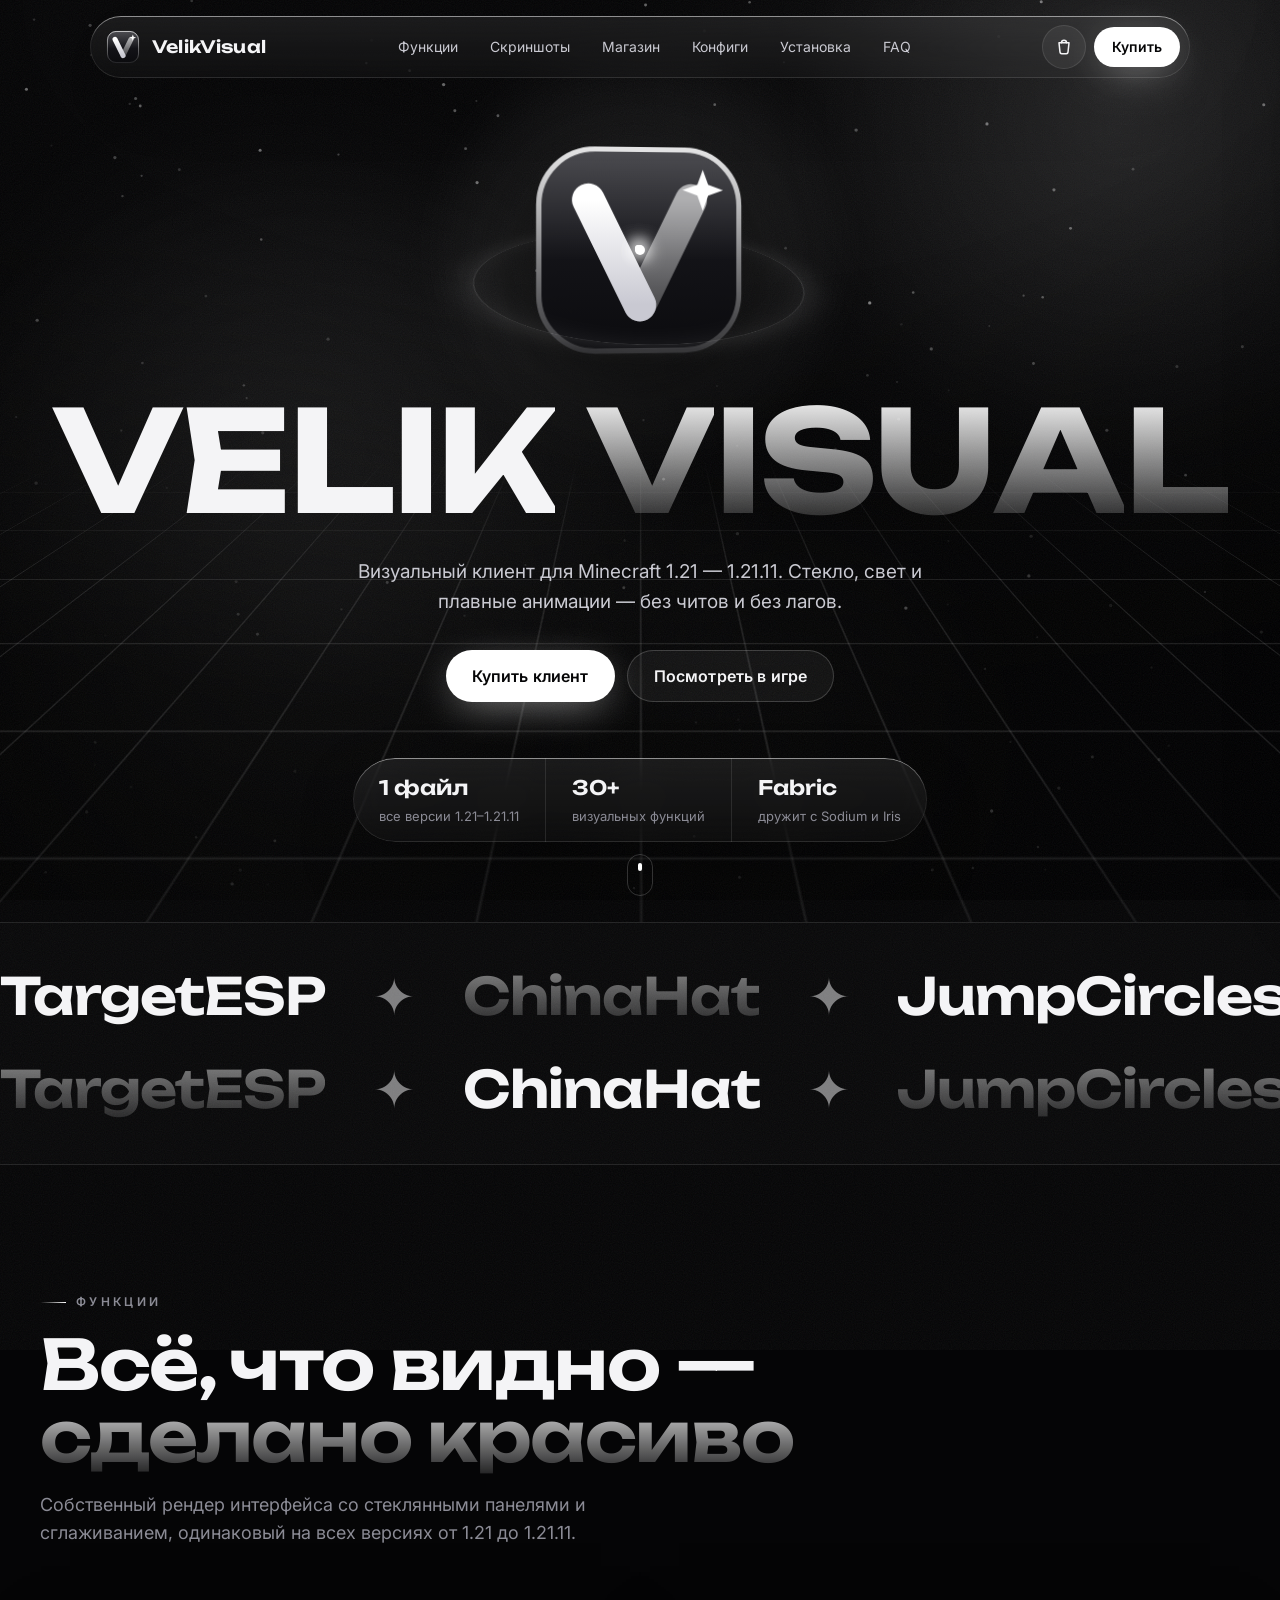
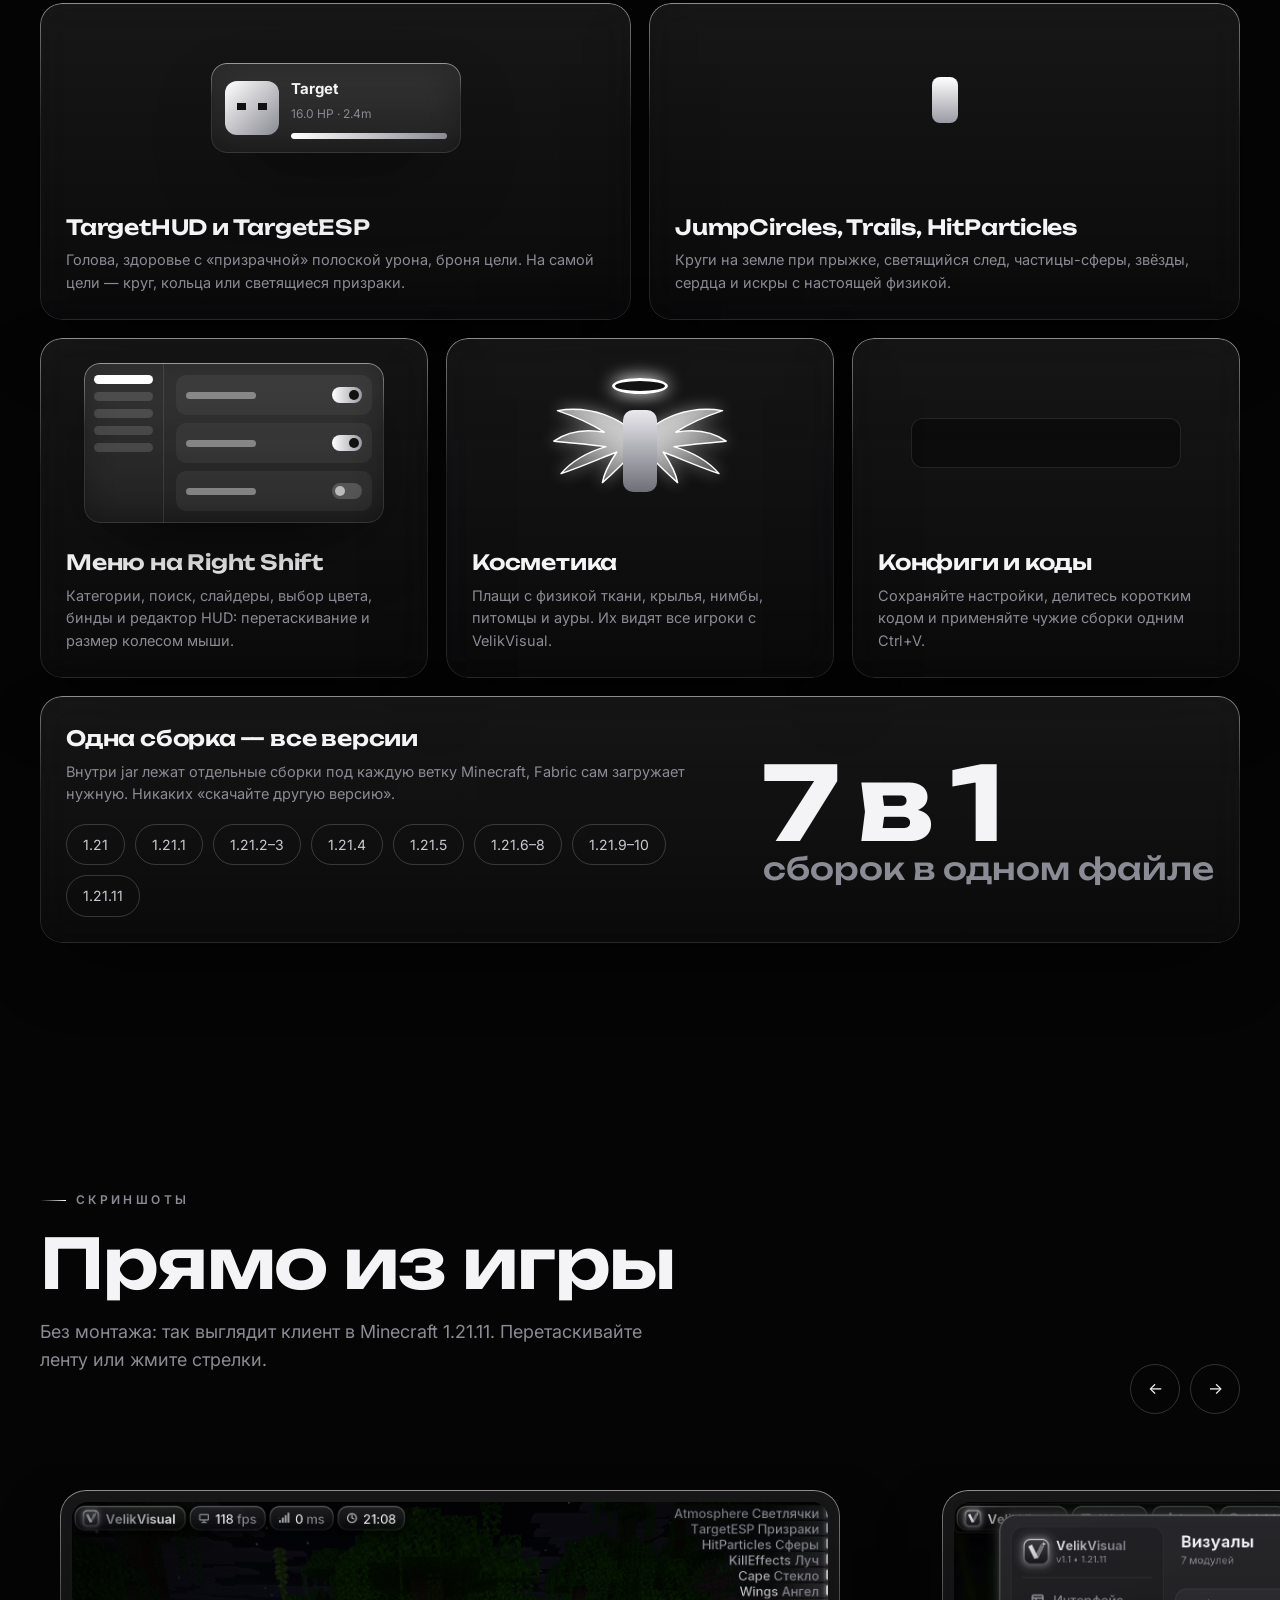
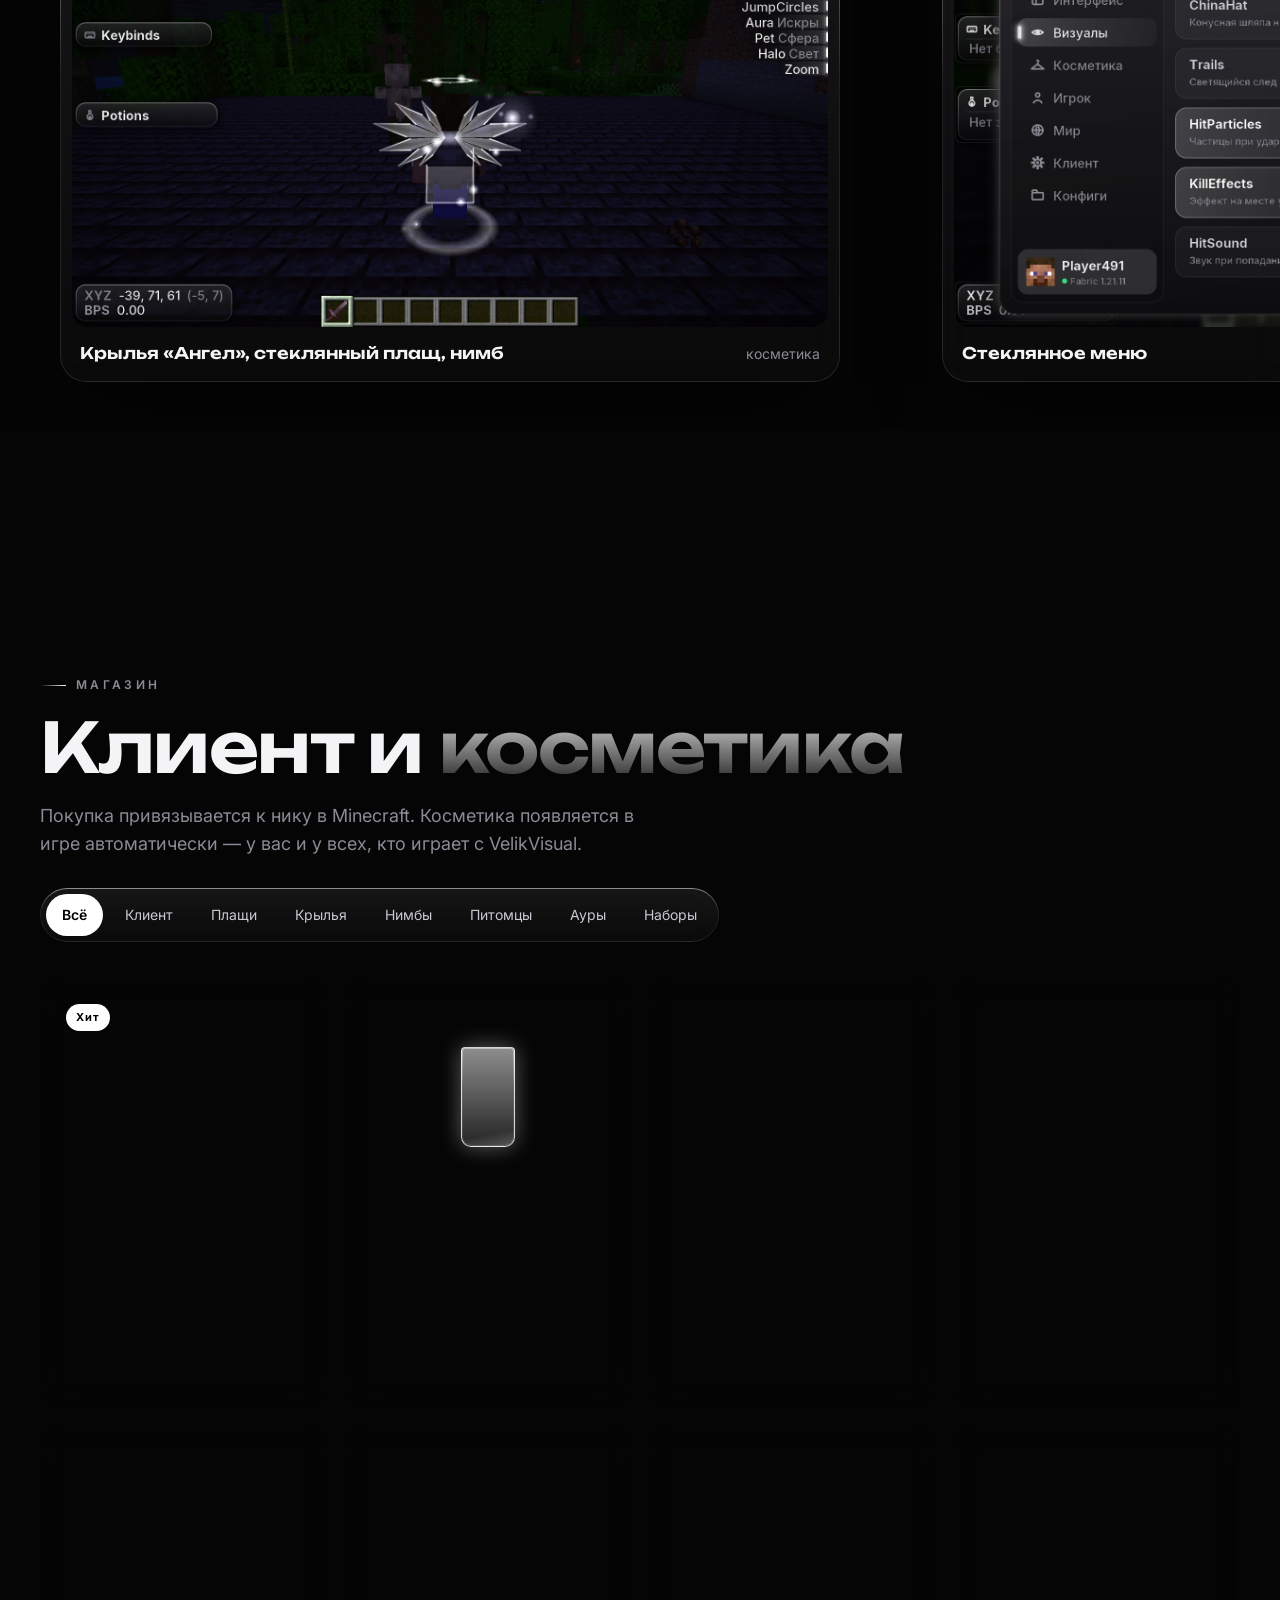
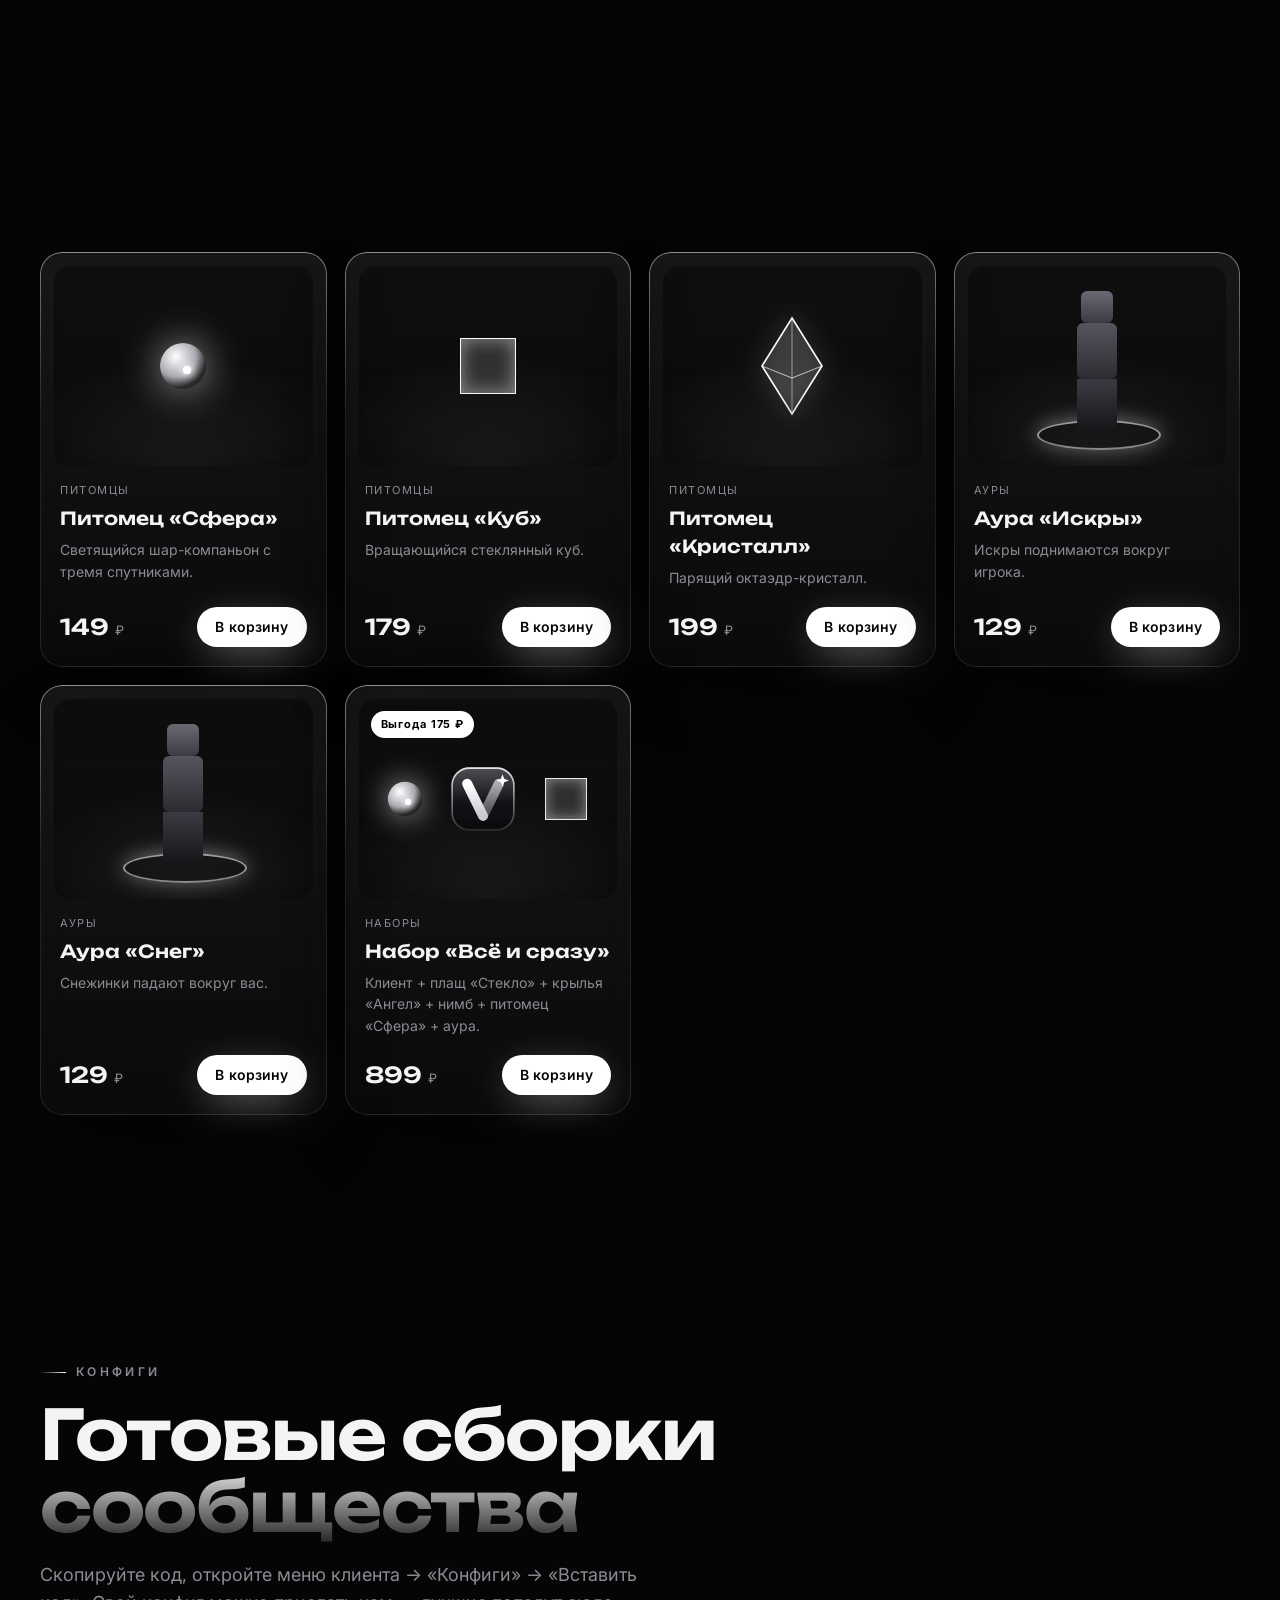
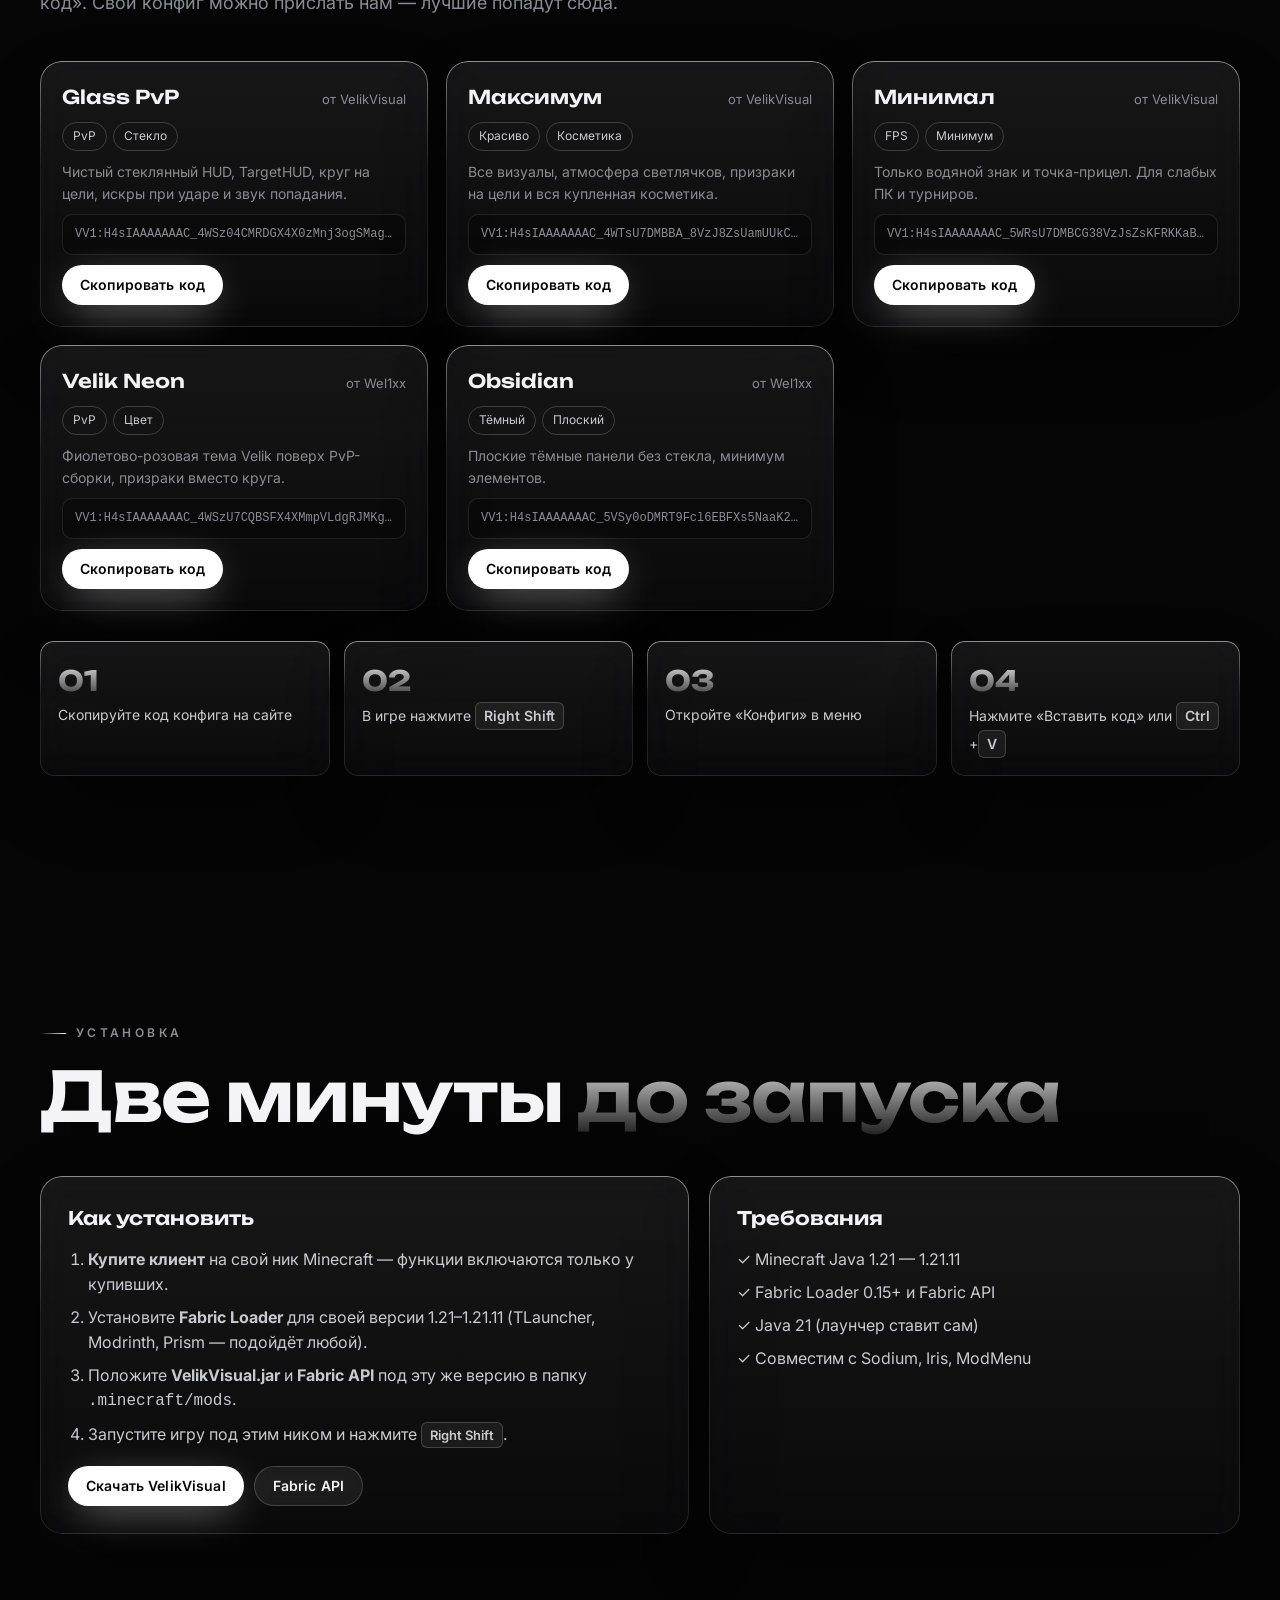
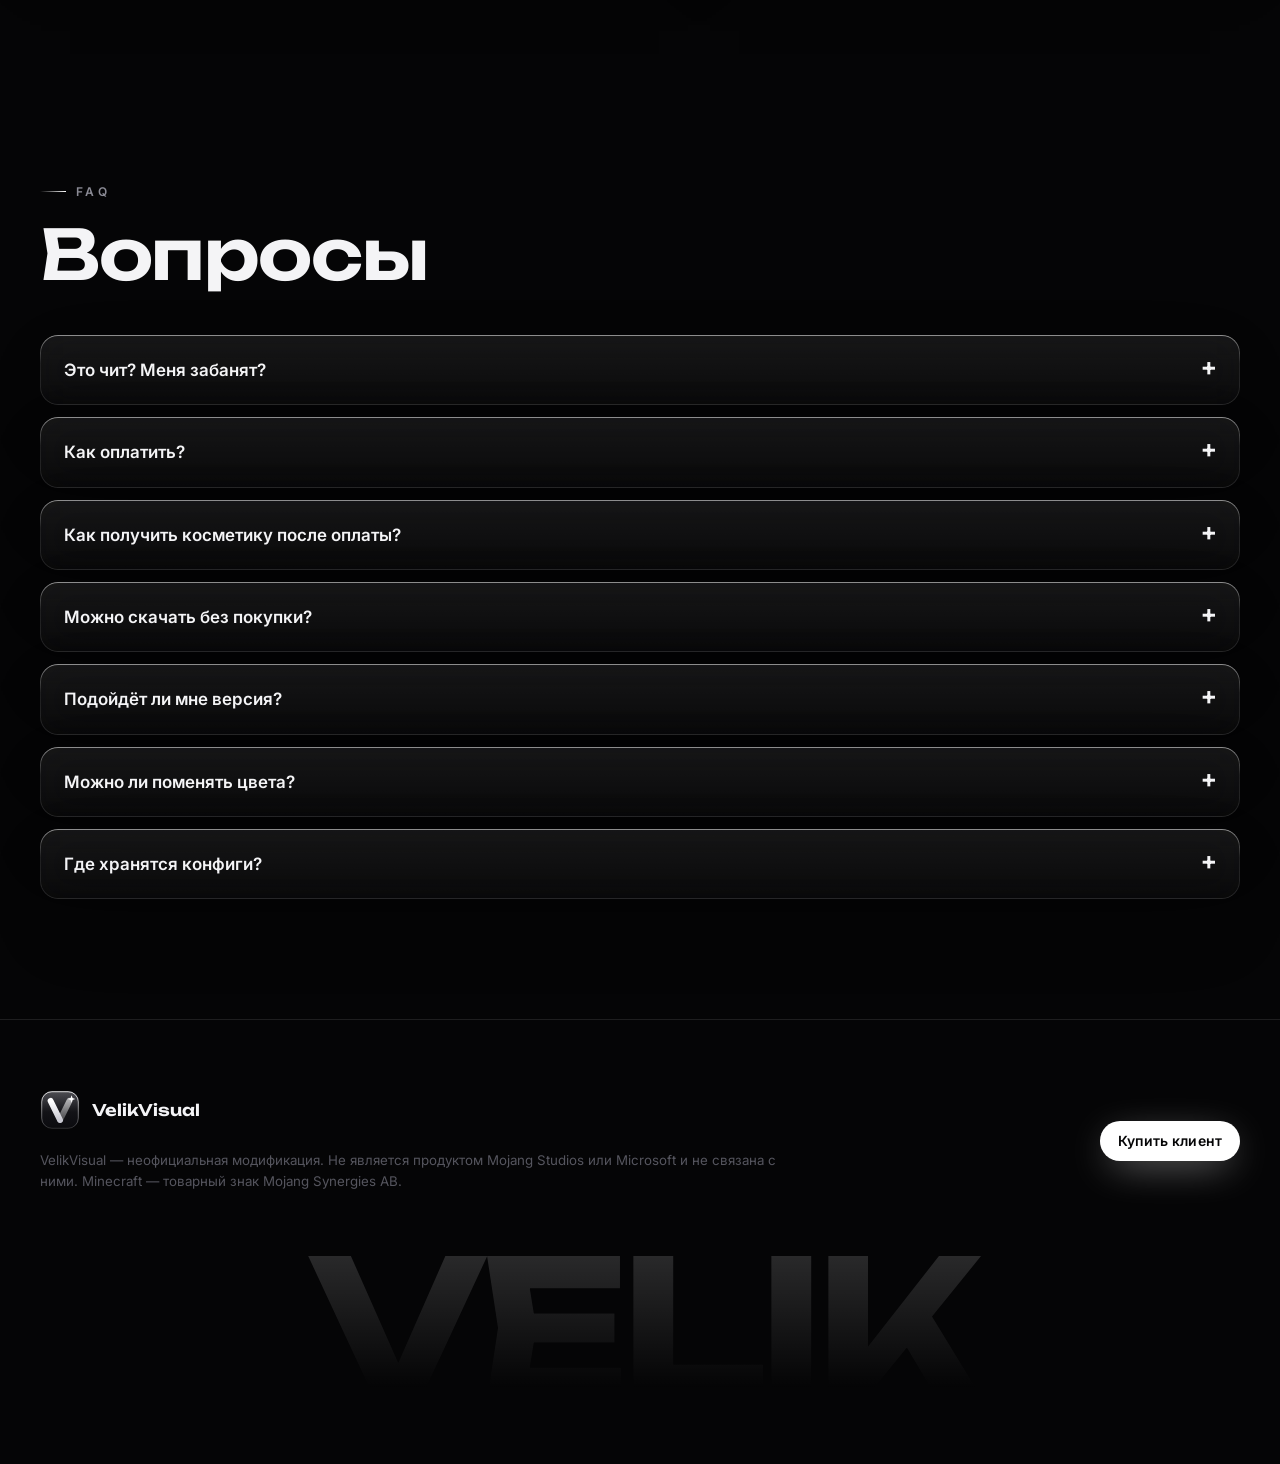
==== commit 6a7ac8a7: "Cache-bust assets after enabling ЮMoney Co-Authored-By: Claude Opus 5.5 <noreply@anthropic.com>" ====
--- a/index.html
+++ b/index.html
@@ -14,7 +14,7 @@
 <link rel="preconnect" href="https://fonts.googleapis.com">
 <link rel="preconnect" href="https://fonts.gstatic.com" crossorigin>
 <link href="https://fonts.googleapis.com/css2?family=Inter:wght@400;500;600;700&family=Unbounded:wght@500;600;700&display=swap" rel="stylesheet">
-<link rel="stylesheet" href="assets/css/style.css?v=6">
+<link rel="stylesheet" href="assets/css/style.css?v=7">
 </head>
 <body>
 <canvas id="bg" aria-hidden="true"></canvas>
@@ -280,10 +280,10 @@
 <div class="lightbox" id="lightbox"><img alt=""></div>
 <div class="toast" id="toast"></div>
 
-<script src="assets/js/config.js?v=6"></script>
-<script src="assets/js/products.js?v=6"></script>
-<script src="assets/js/main.js?v=6"></script>
-<script src="assets/js/shop.js?v=6"></script>
-<script src="assets/js/configs.js?v=6"></script>
+<script src="assets/js/config.js?v=7"></script>
+<script src="assets/js/products.js?v=7"></script>
+<script src="assets/js/main.js?v=7"></script>
+<script src="assets/js/shop.js?v=7"></script>
+<script src="assets/js/configs.js?v=7"></script>
 </body>
 </html>
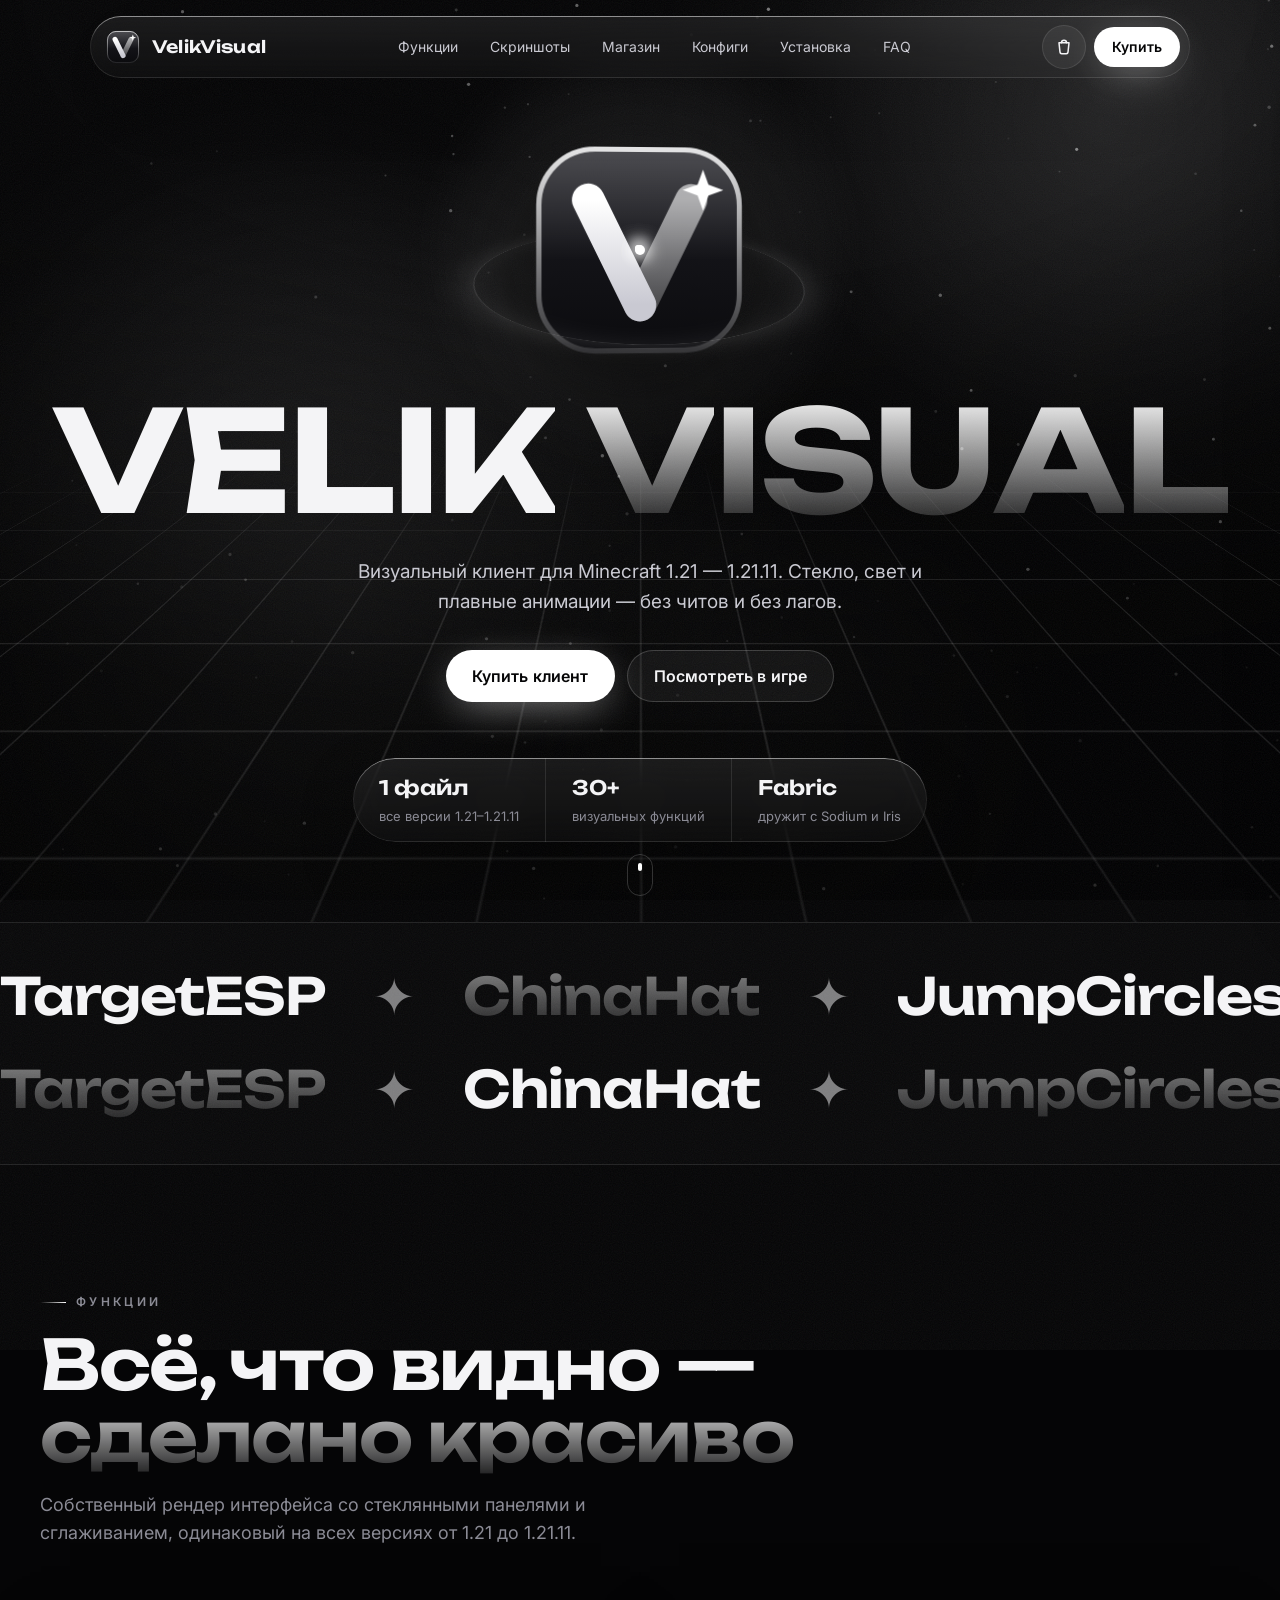
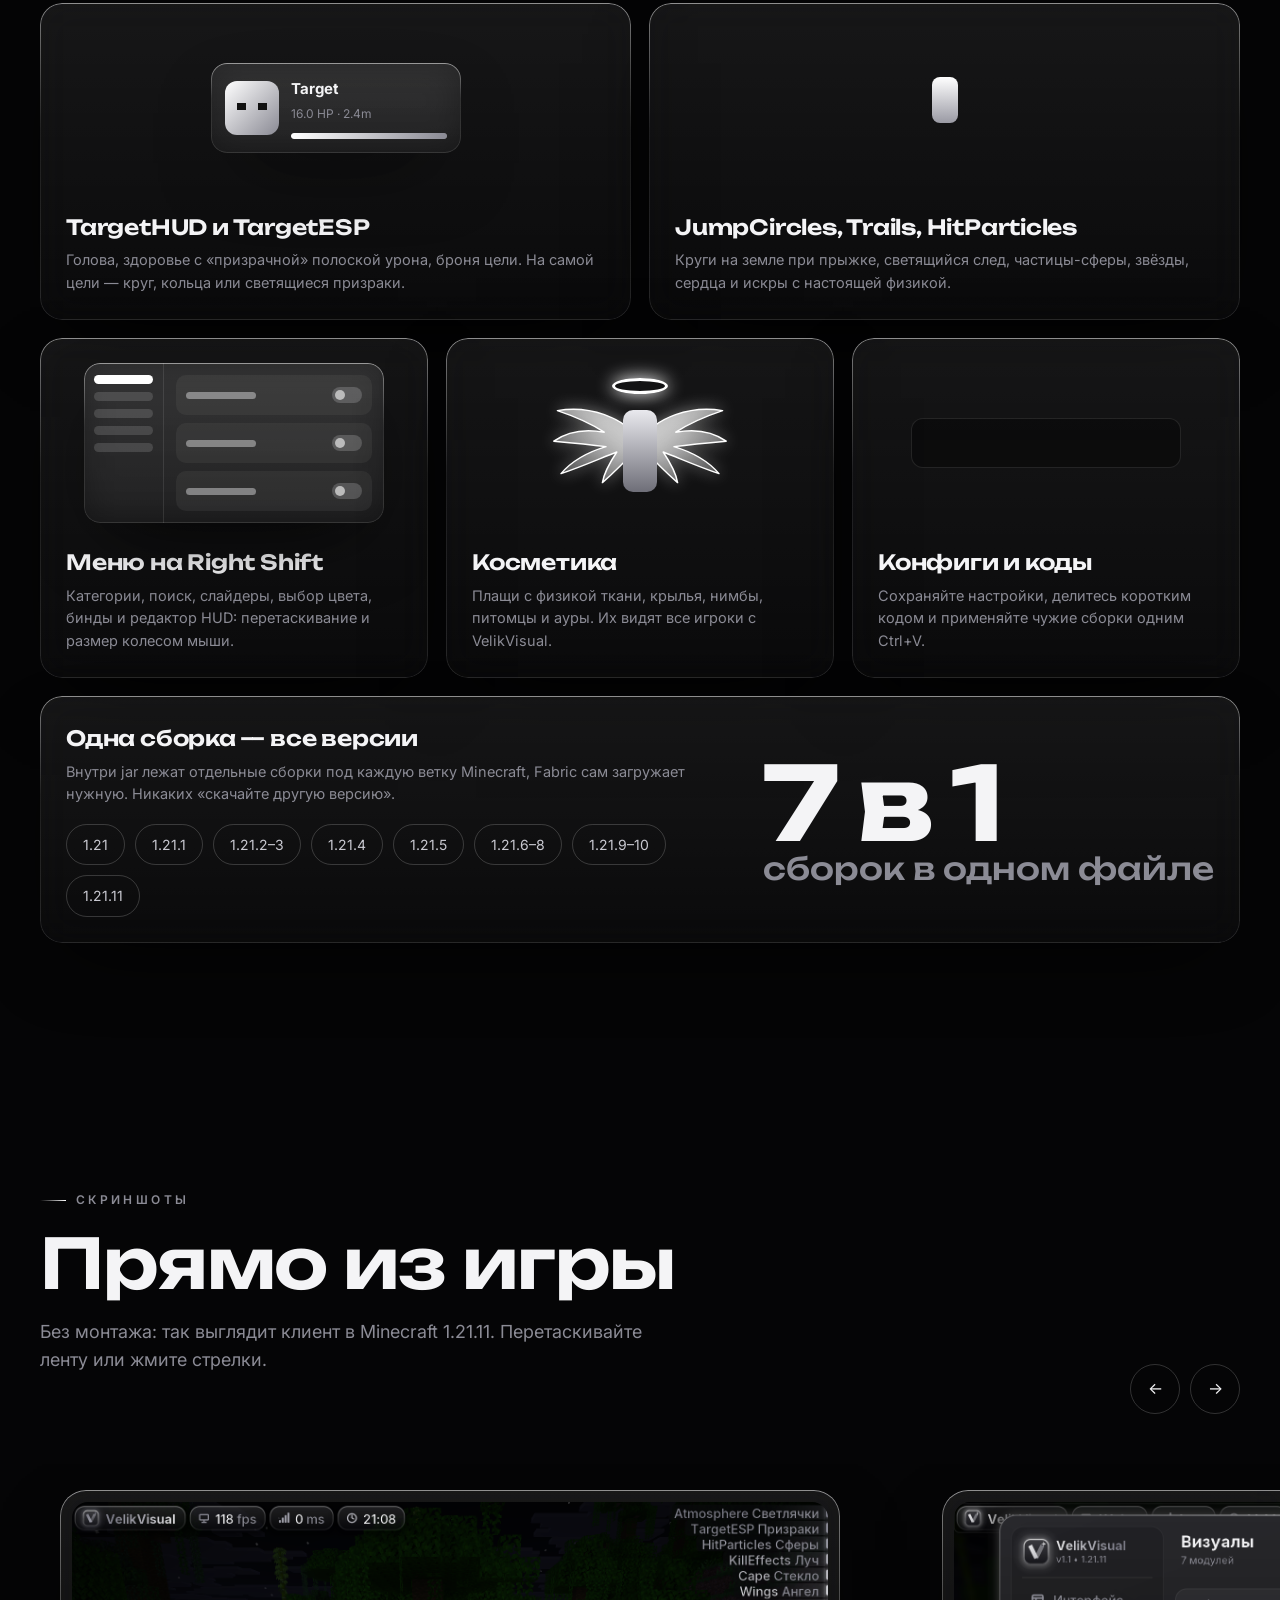
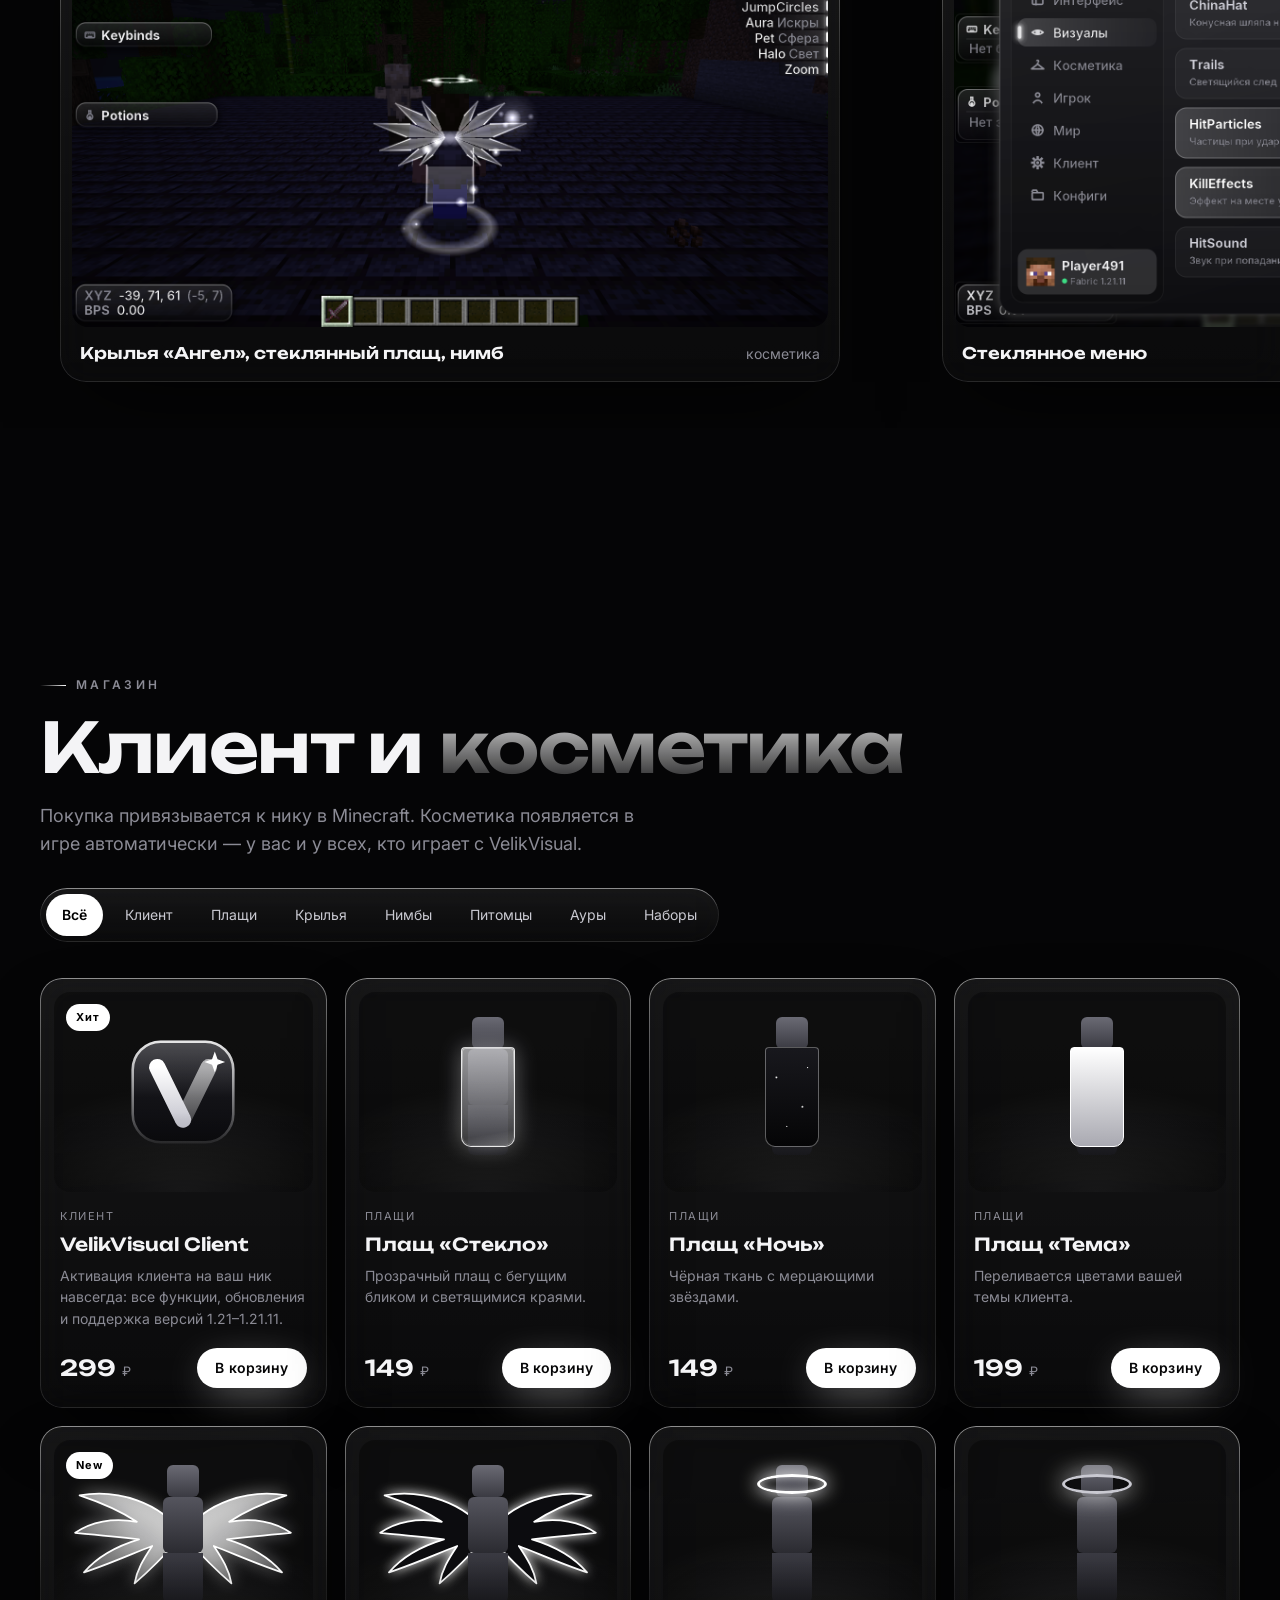
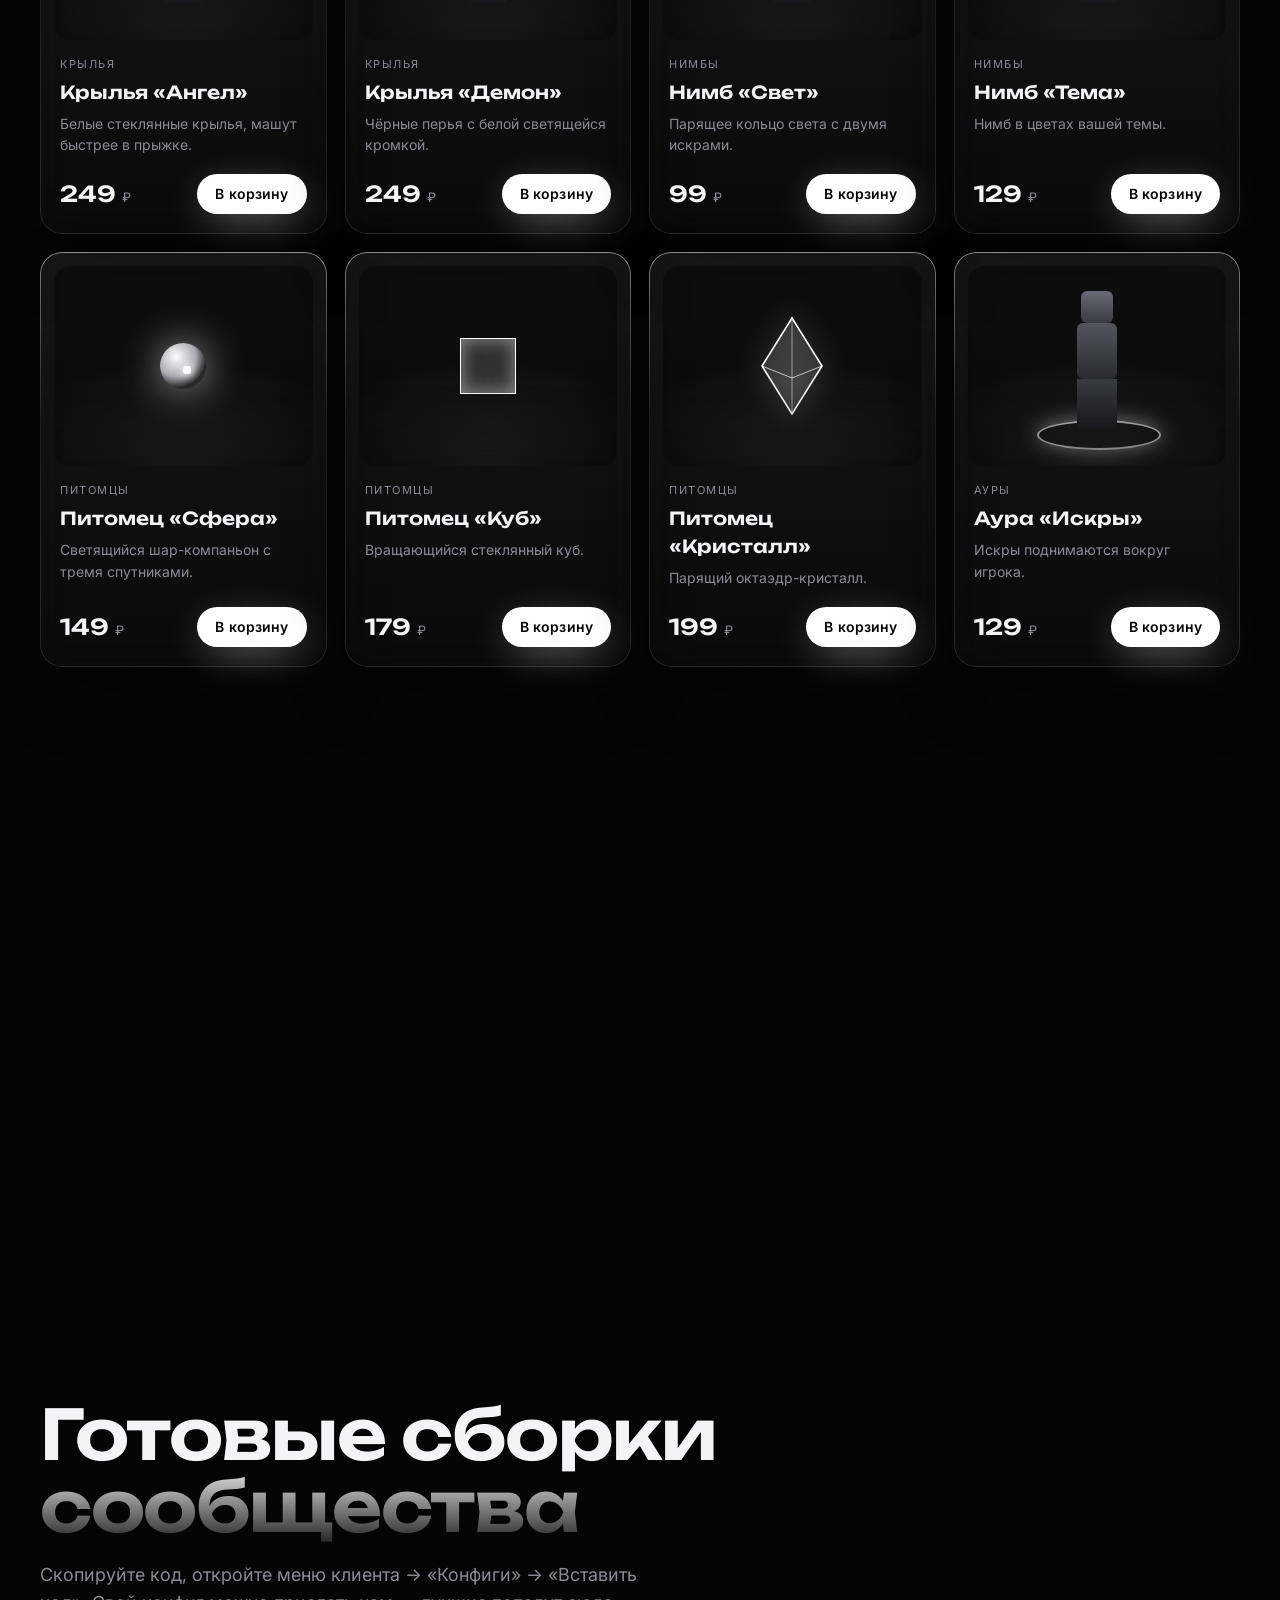
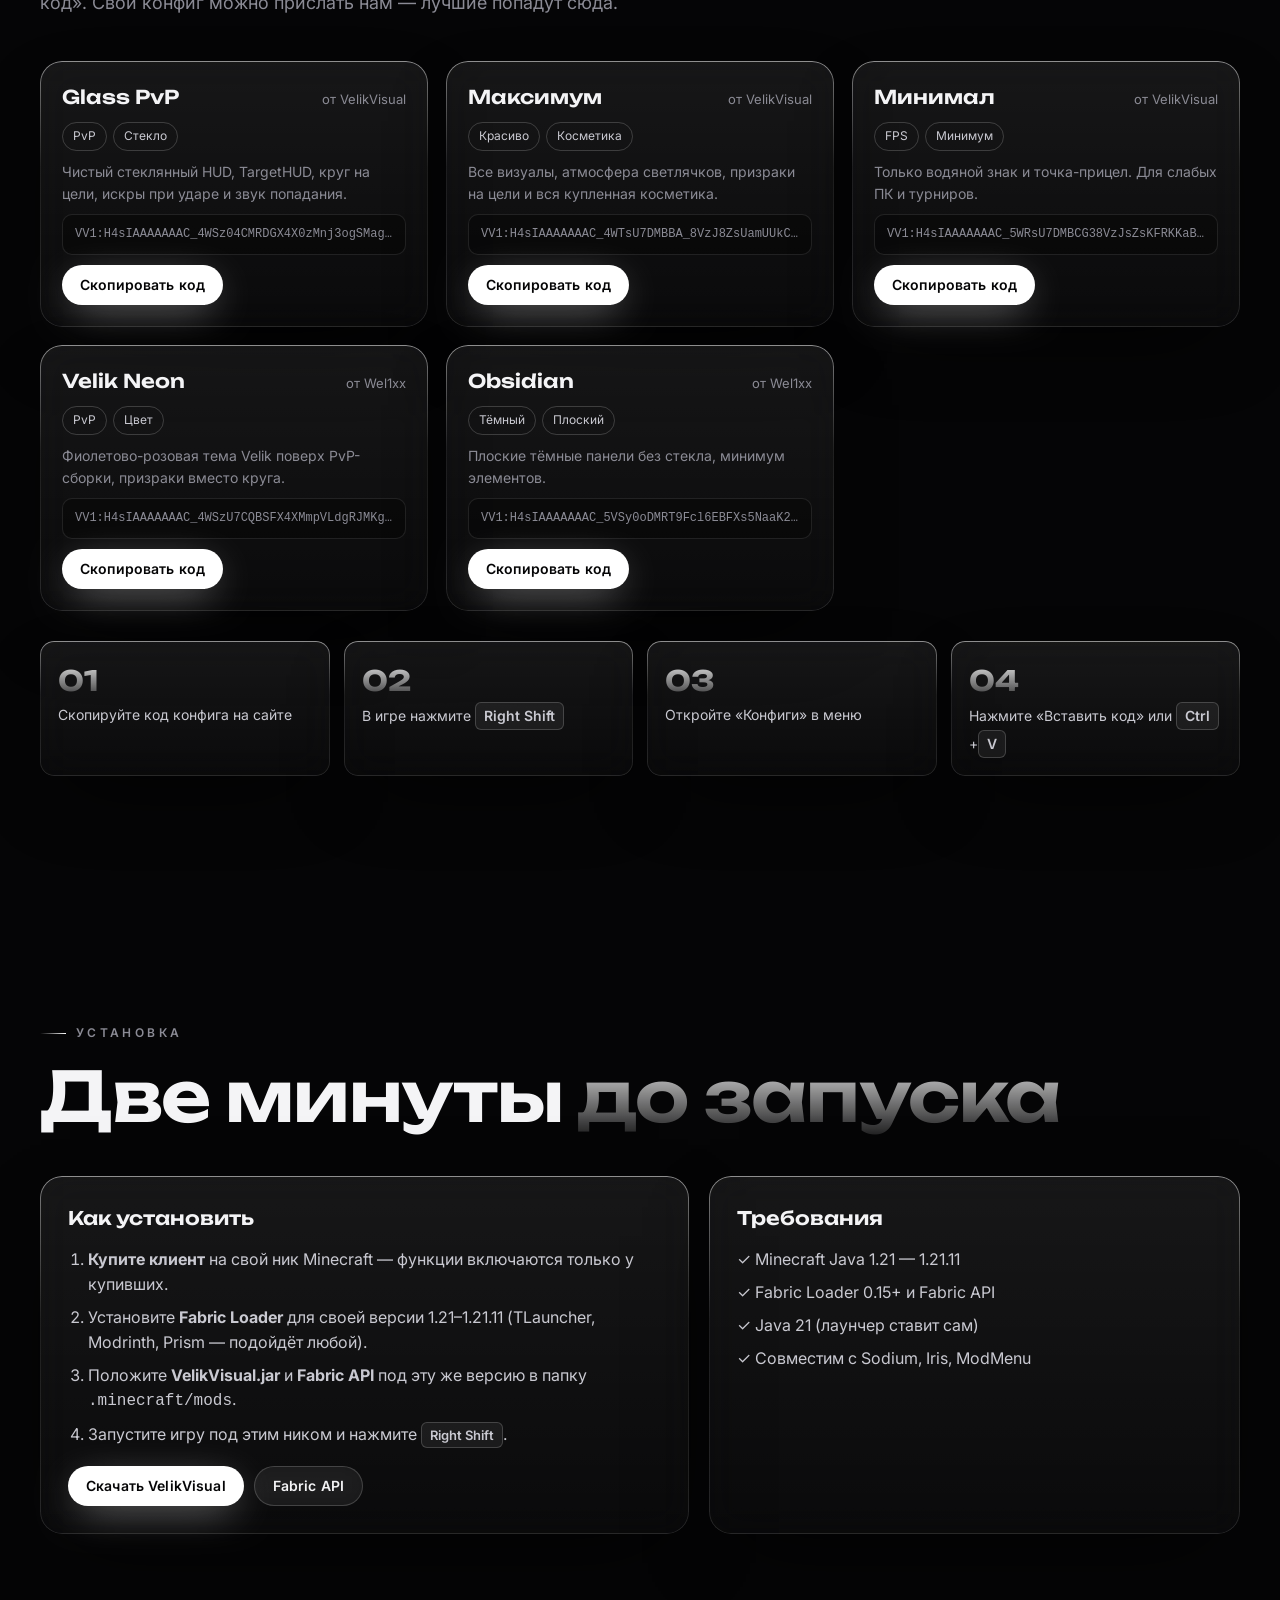
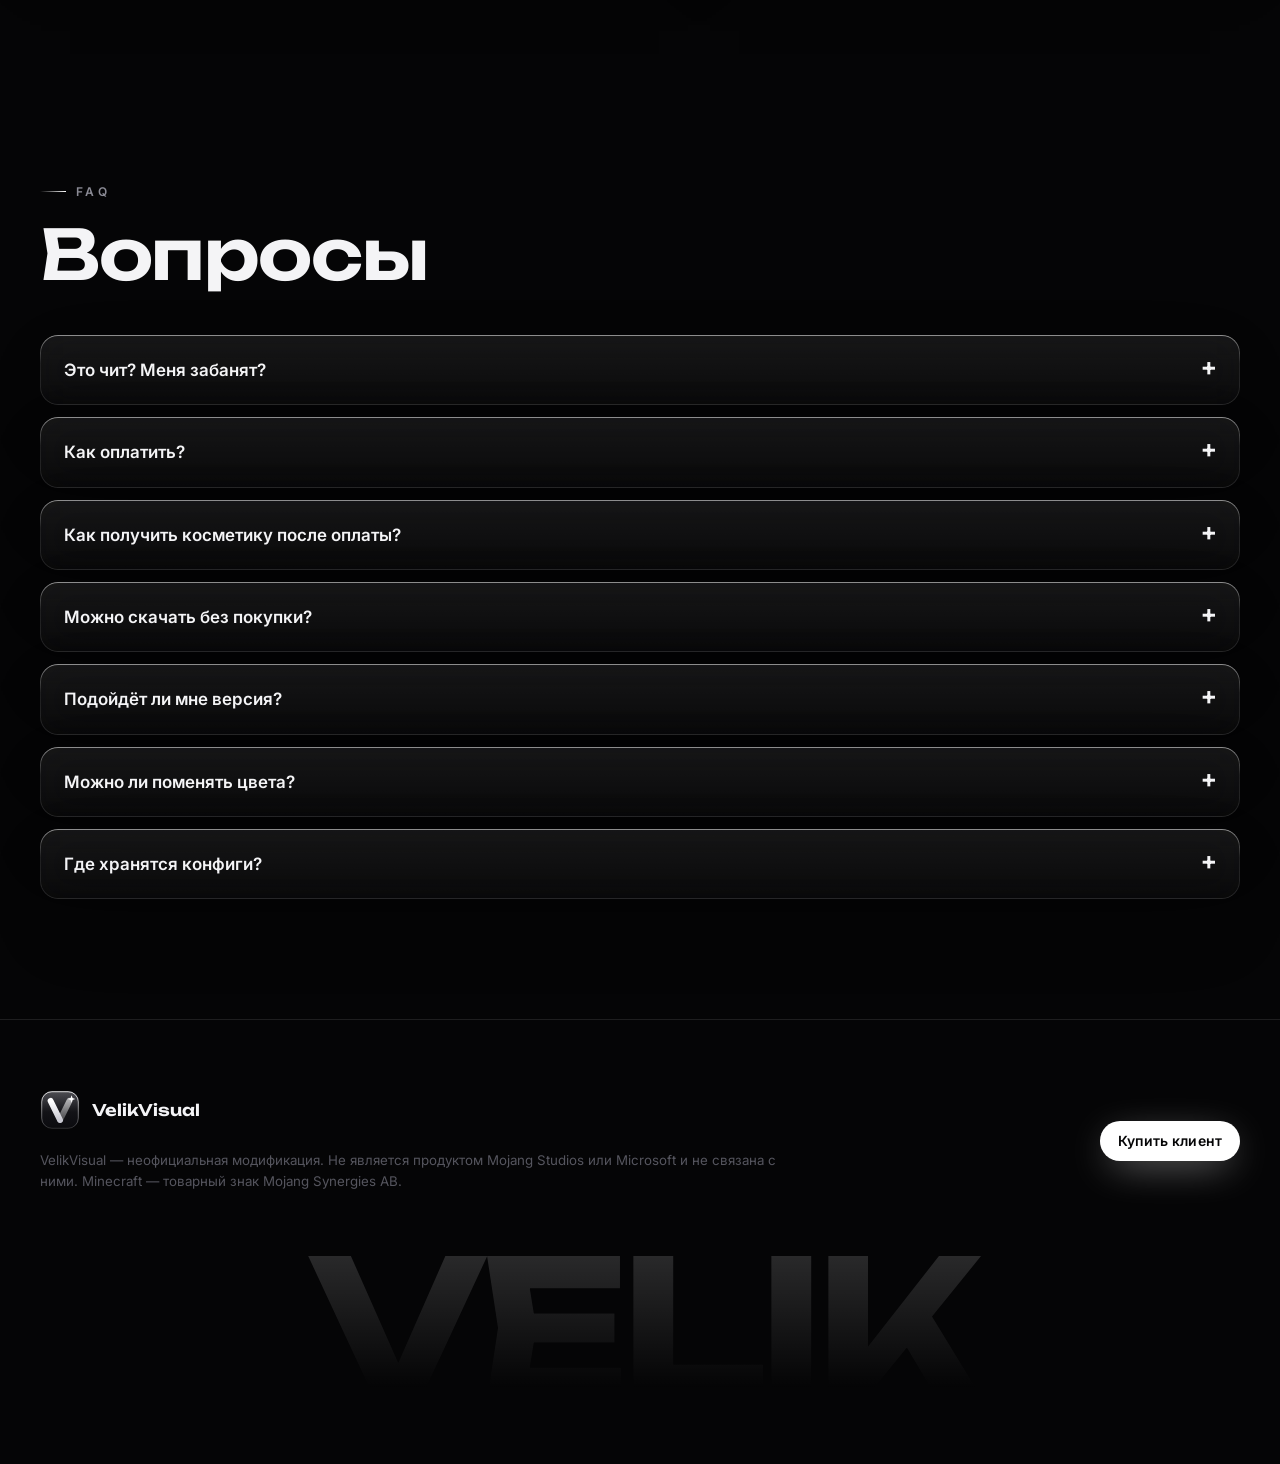
==== commit 370e39d3: "Payments robot: avoid the top of the hour; honest delivery time Co-Authored-By: Claude Opus 5.5 <nor" ====
--- a/index.html
+++ b/index.html
@@ -14,7 +14,7 @@
 <link rel="preconnect" href="https://fonts.googleapis.com">
 <link rel="preconnect" href="https://fonts.gstatic.com" crossorigin>
 <link href="https://fonts.googleapis.com/css2?family=Inter:wght@400;500;600;700&family=Unbounded:wght@500;600;700&display=swap" rel="stylesheet">
-<link rel="stylesheet" href="assets/css/style.css?v=7">
+<link rel="stylesheet" href="assets/css/style.css?v=8">
 </head>
 <body>
 <canvas id="bg" aria-hidden="true"></canvas>
@@ -280,10 +280,10 @@
 <div class="lightbox" id="lightbox"><img alt=""></div>
 <div class="toast" id="toast"></div>
 
-<script src="assets/js/config.js?v=7"></script>
-<script src="assets/js/products.js?v=7"></script>
-<script src="assets/js/main.js?v=7"></script>
-<script src="assets/js/shop.js?v=7"></script>
-<script src="assets/js/configs.js?v=7"></script>
+<script src="assets/js/config.js?v=8"></script>
+<script src="assets/js/products.js?v=8"></script>
+<script src="assets/js/main.js?v=8"></script>
+<script src="assets/js/shop.js?v=8"></script>
+<script src="assets/js/configs.js?v=8"></script>
 </body>
 </html>
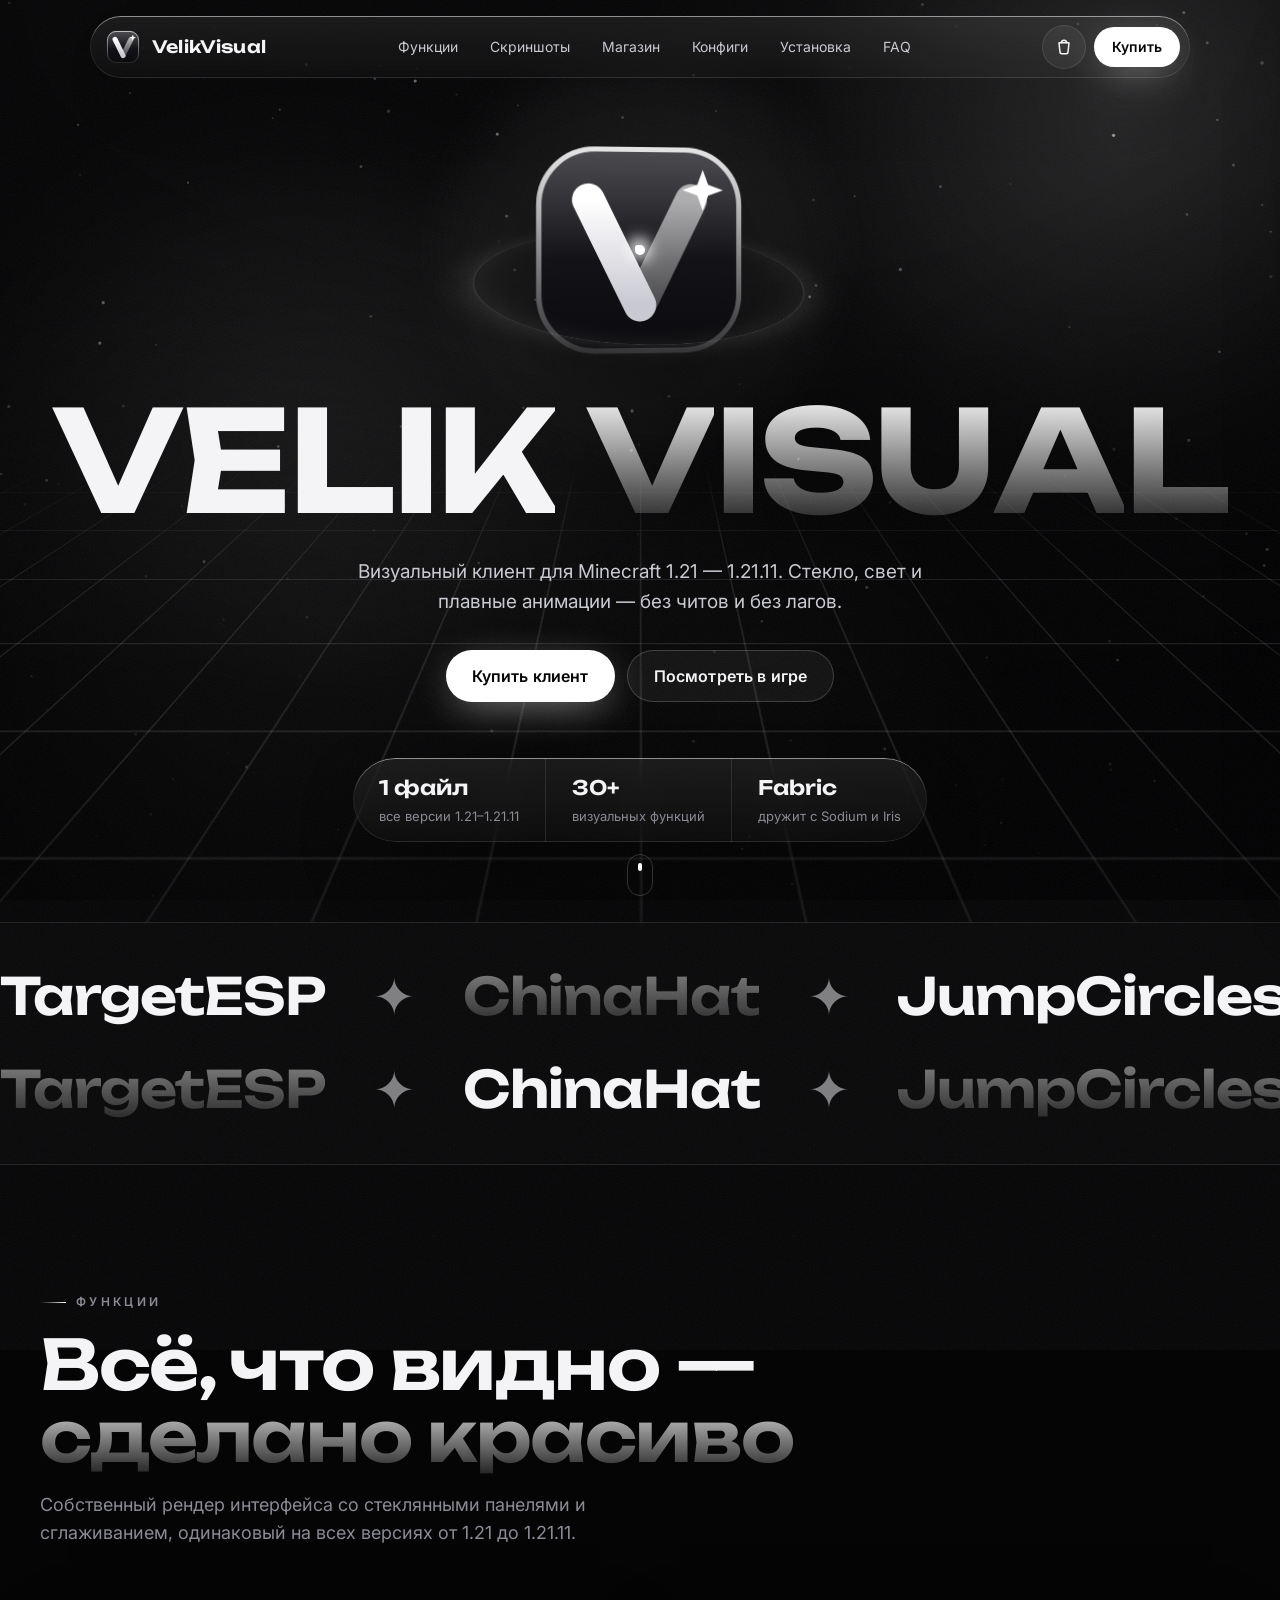
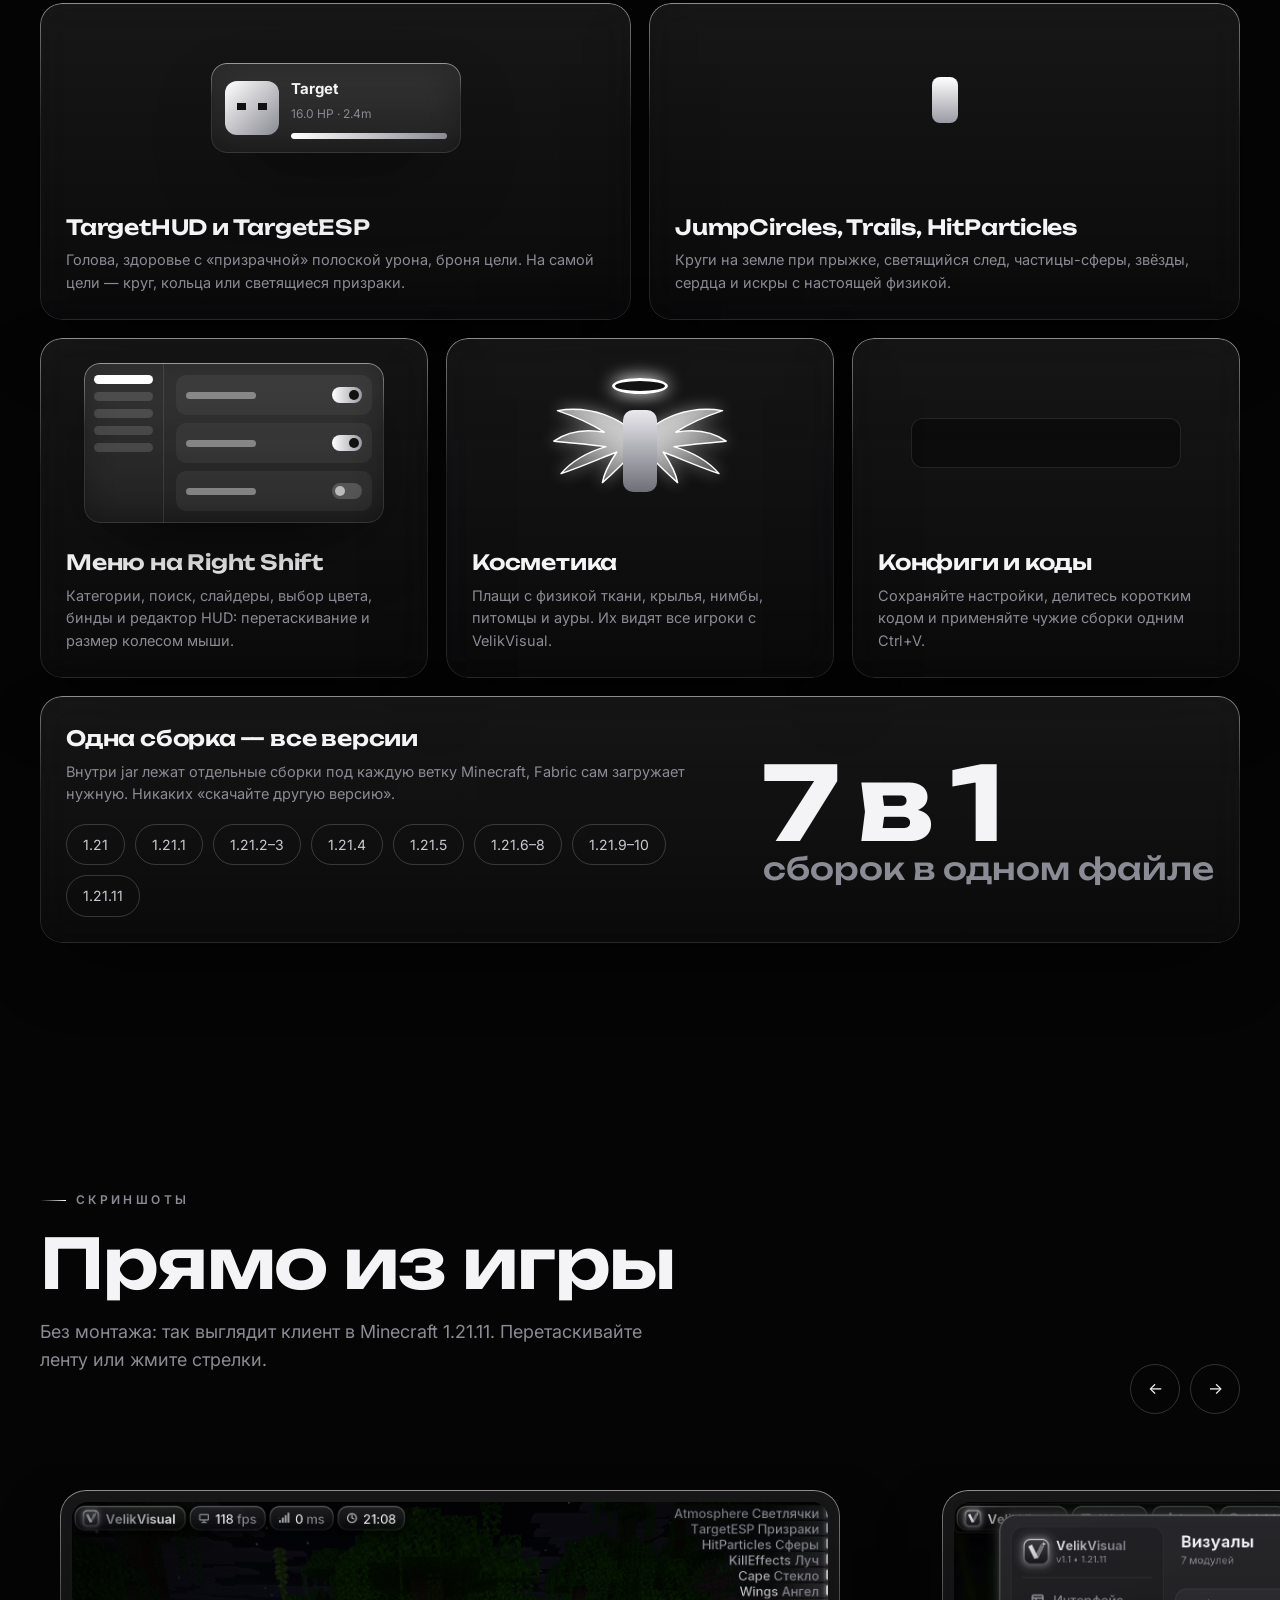
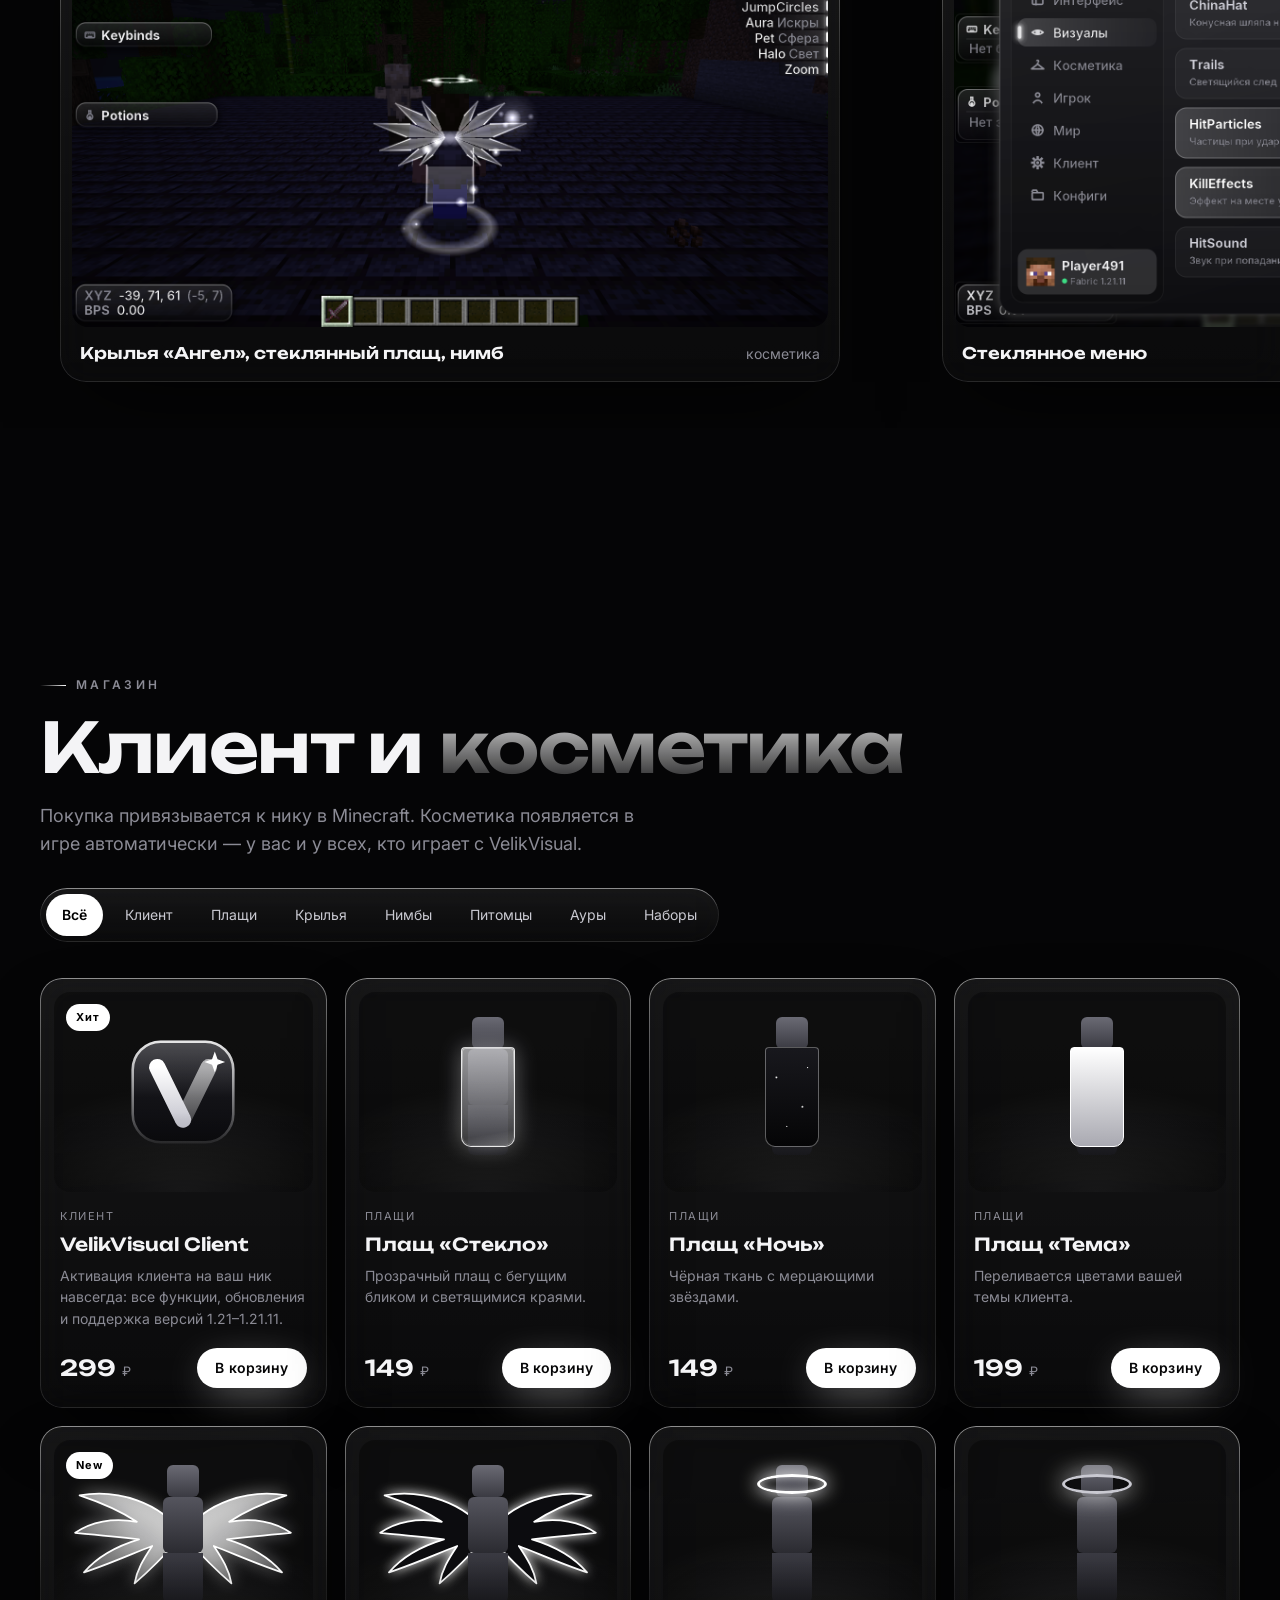
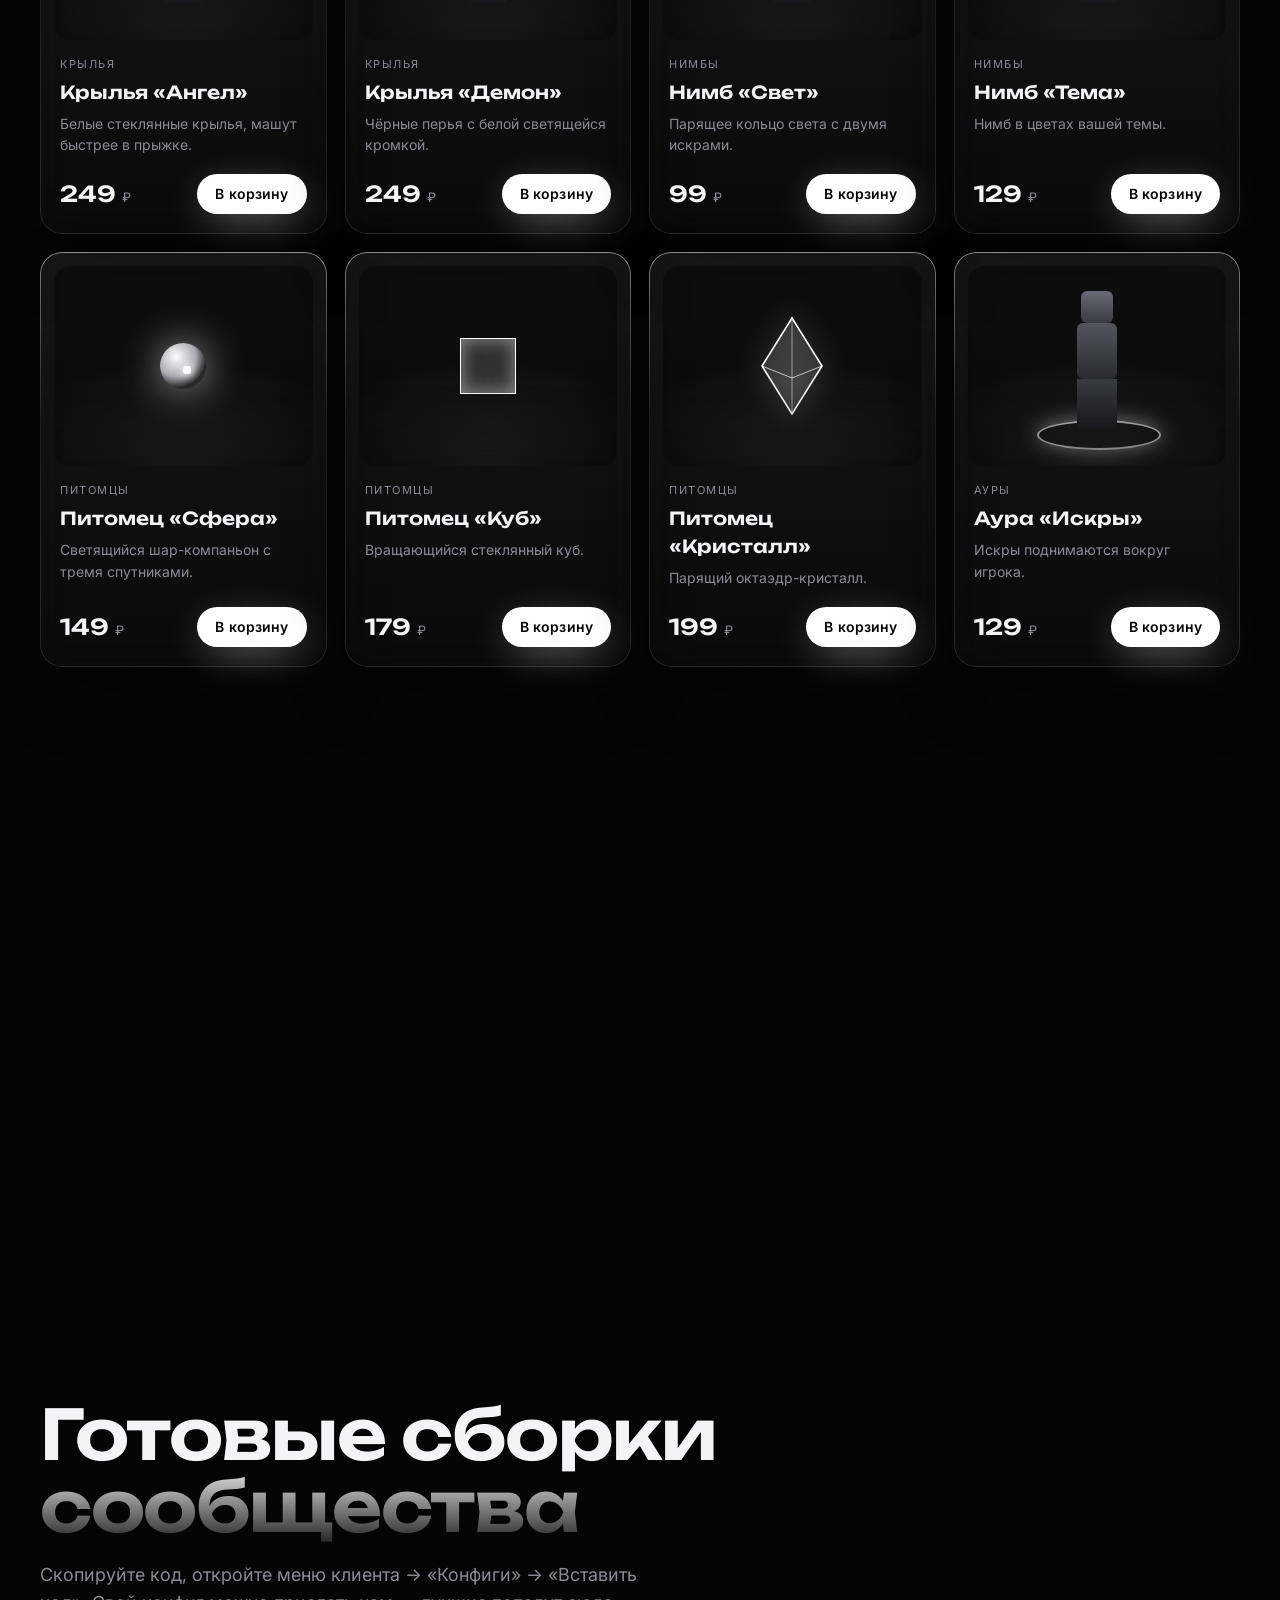
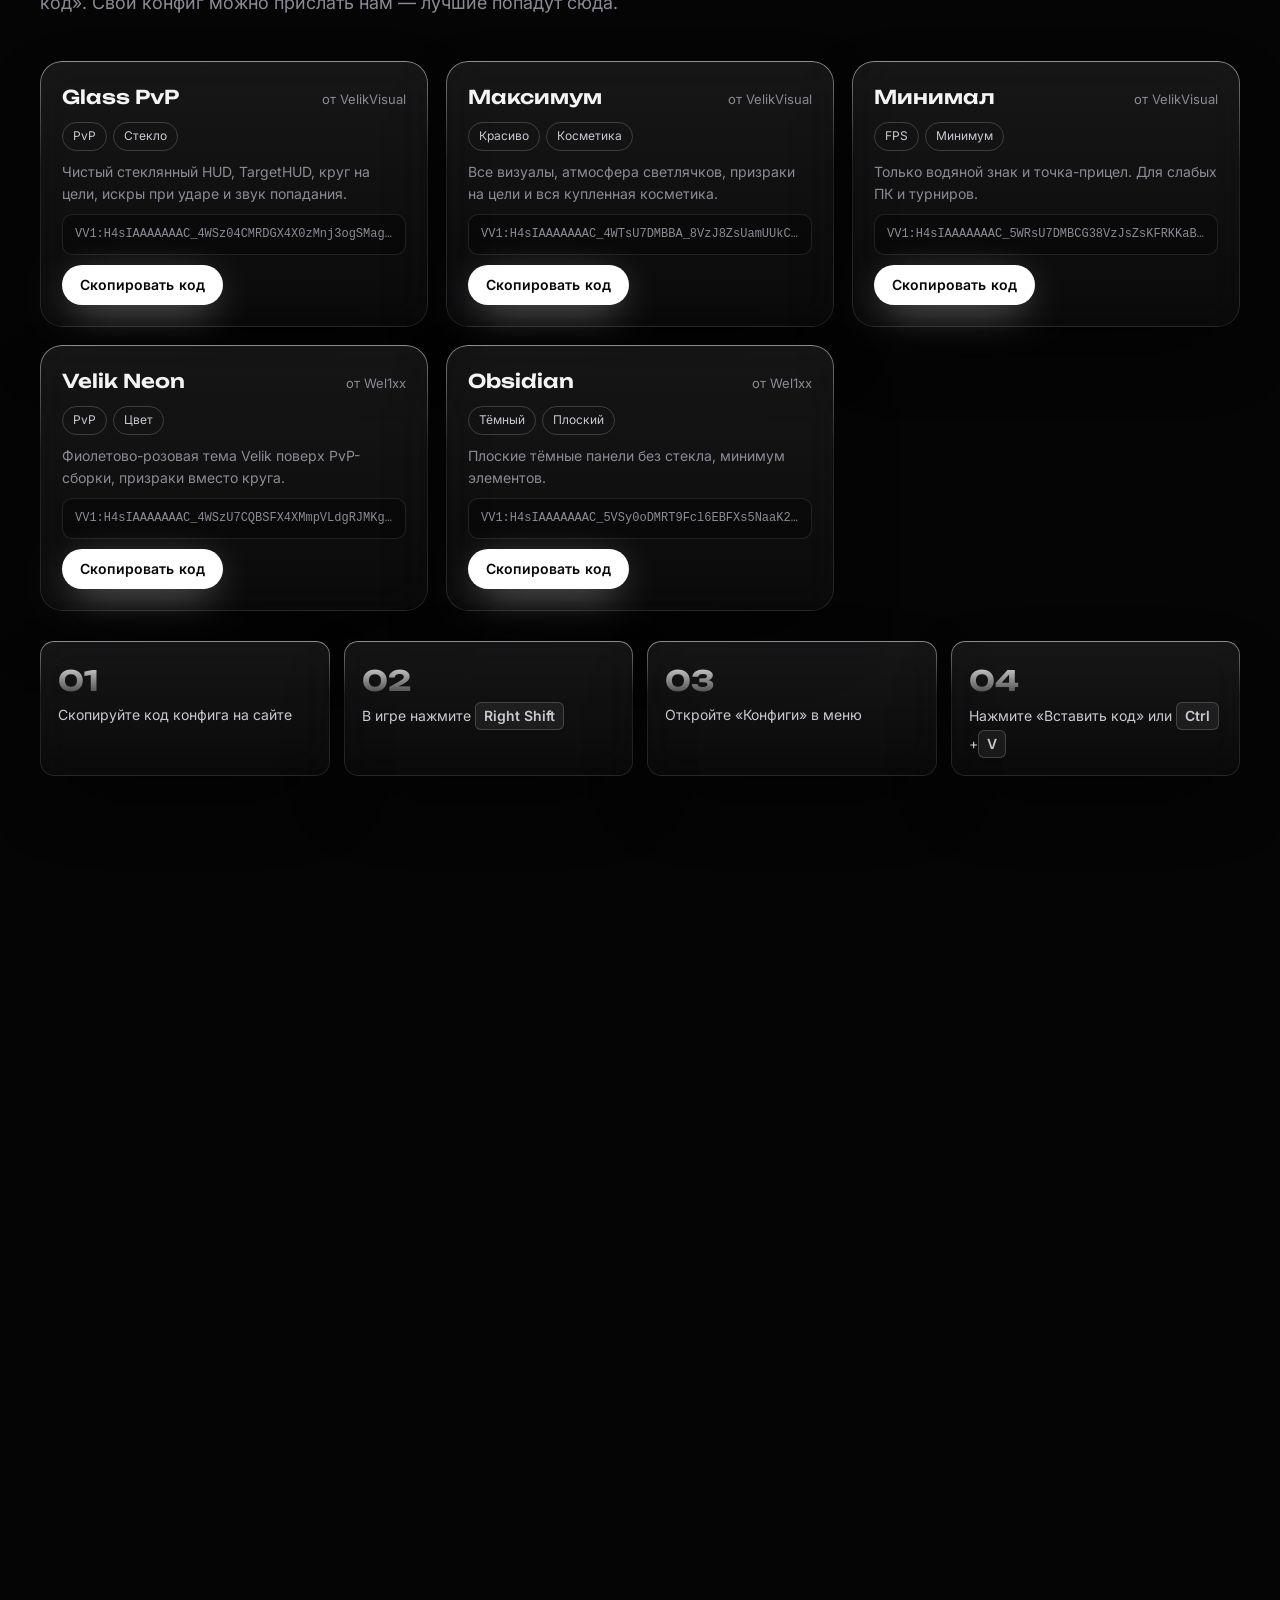
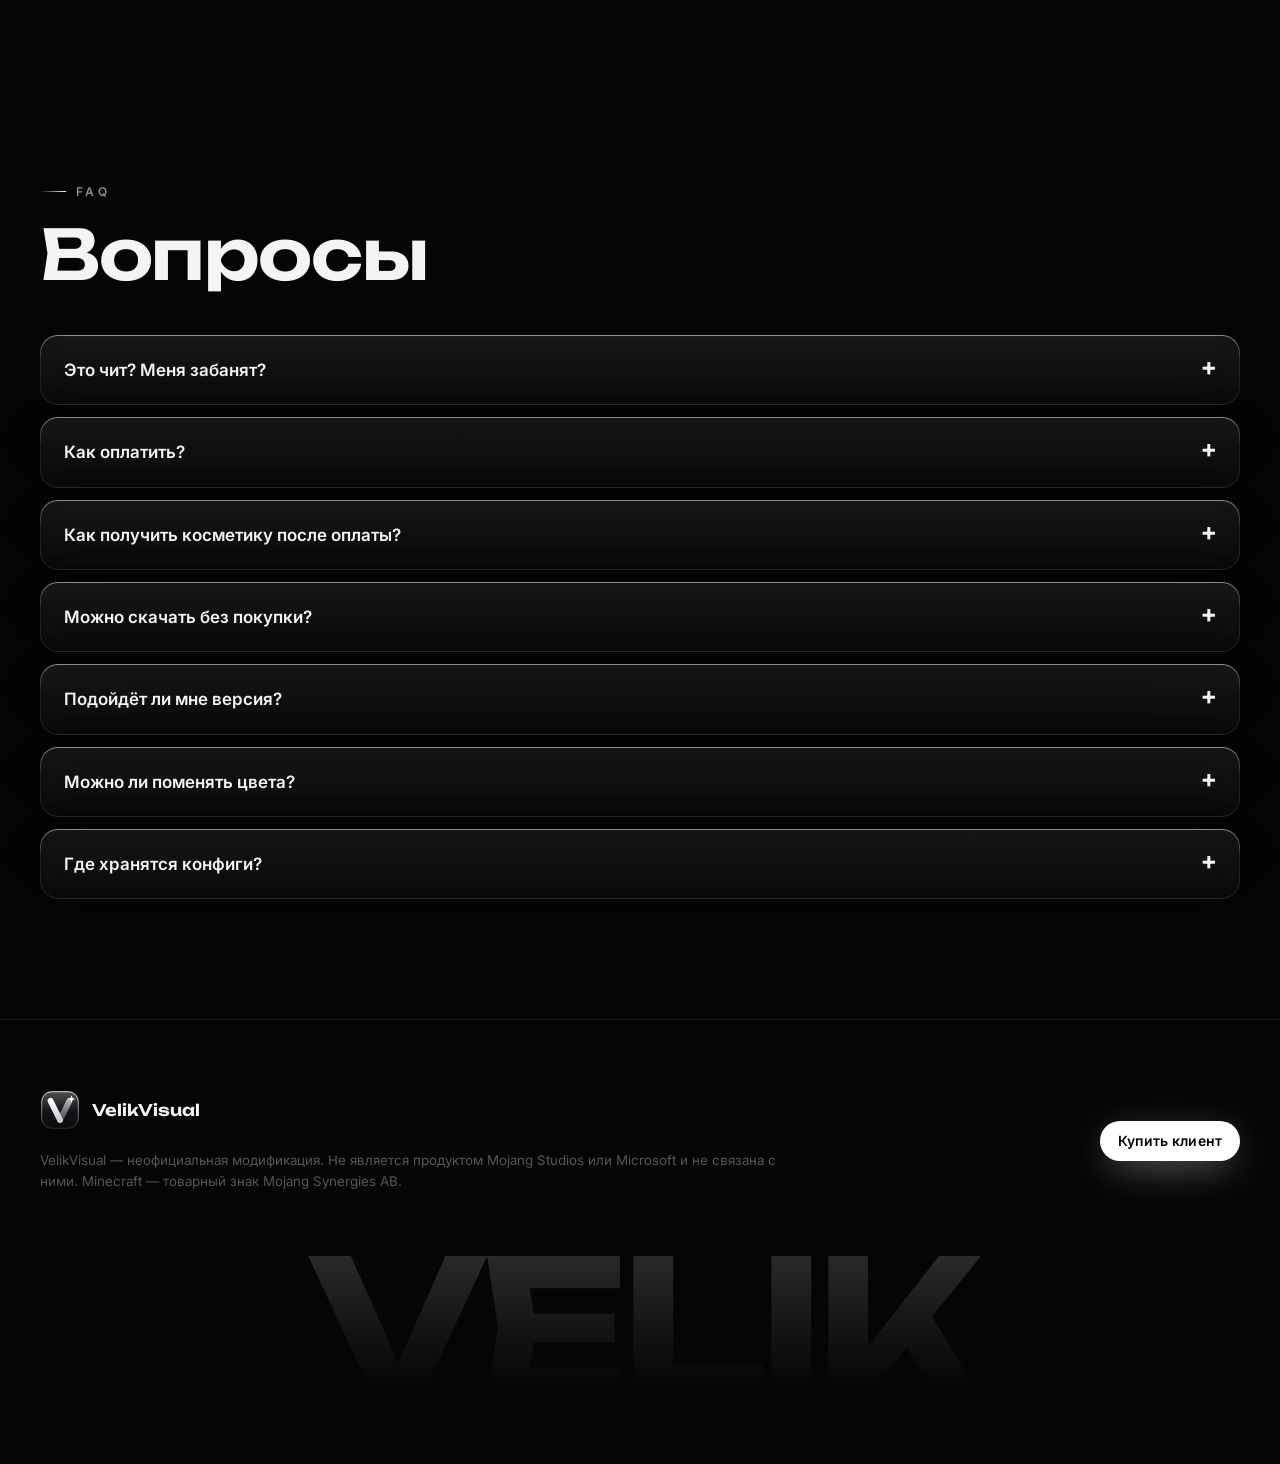
==== commit 1ab8f7d1: "Mobile: fix page width blow-up from config cards, add menu, lighter effects on phones Co-Authored-By" ====
--- a/index.html
+++ b/index.html
@@ -14,7 +14,7 @@
 <link rel="preconnect" href="https://fonts.googleapis.com">
 <link rel="preconnect" href="https://fonts.gstatic.com" crossorigin>
 <link href="https://fonts.googleapis.com/css2?family=Inter:wght@400;500;600;700&family=Unbounded:wght@500;600;700&display=swap" rel="stylesheet">
-<link rel="stylesheet" href="assets/css/style.css?v=8">
+<link rel="stylesheet" href="assets/css/style.css?v=9">
 </head>
 <body>
 <canvas id="bg" aria-hidden="true"></canvas>
@@ -45,6 +45,7 @@
     <a href="#faq">FAQ</a>
   </div>
   <div class="right">
+    <button class="burger" id="burger" aria-label="Меню" aria-expanded="false"><i></i><i></i></button>
     <button class="cart-btn" id="cartOpen" aria-label="Корзина">
       <svg viewBox="0 0 24 24" fill="none" stroke="currentColor" stroke-width="1.8" stroke-linecap="round" stroke-linejoin="round"><path d="M6 7h12l-1.2 11.2a2 2 0 0 1-2 1.8H9.2a2 2 0 0 1-2-1.8z"/><path d="M9 7a3 3 0 0 1 6 0"/></svg>
       <span class="cart-count" id="cartCount">0</span>
@@ -280,10 +281,10 @@
 <div class="lightbox" id="lightbox"><img alt=""></div>
 <div class="toast" id="toast"></div>
 
-<script src="assets/js/config.js?v=8"></script>
-<script src="assets/js/products.js?v=8"></script>
-<script src="assets/js/main.js?v=8"></script>
-<script src="assets/js/shop.js?v=8"></script>
-<script src="assets/js/configs.js?v=8"></script>
+<script src="assets/js/config.js?v=9"></script>
+<script src="assets/js/products.js?v=9"></script>
+<script src="assets/js/main.js?v=9"></script>
+<script src="assets/js/shop.js?v=9"></script>
+<script src="assets/js/configs.js?v=9"></script>
 </body>
 </html>
--- a/assets/css/style.css
+++ b/assets/css/style.css
@@ -1,479 +1,498 @@
-/* VelikVisual — black / white / glass */
-:root {
-  --bg: #050506;
-  --bg-2: #0b0b0e;
-  --ink: #f4f4f6;
-  --ink-2: #c9c9d1;
-  --dim: #8b8b95;
-  --mute: #55555e;
-  --line: rgba(255, 255, 255, .10);
-  --line-2: rgba(255, 255, 255, .18);
-  --glass: rgba(255, 255, 255, .045);
-  --glass-2: rgba(255, 255, 255, .075);
-  --radius: 22px;
-  --radius-s: 14px;
-  --display: "Unbounded", "Inter", system-ui, sans-serif;
-  --text: "Inter", system-ui, -apple-system, "Segoe UI", sans-serif;
-  --ease: cubic-bezier(.2, .8, .2, 1);
-  --max: 1200px;
-}
-
-* { box-sizing: border-box; }
-html { scroll-behavior: smooth; -webkit-text-size-adjust: 100%; }
-body {
-  margin: 0;
-  background: var(--bg);
-  color: var(--ink);
-  font-family: var(--text);
-  font-size: 16px;
-  line-height: 1.55;
-  overflow-x: hidden;
-  -webkit-font-smoothing: antialiased;
-}
-img { max-width: 100%; display: block; }
-a { color: inherit; text-decoration: none; }
-button { font: inherit; color: inherit; background: none; border: 0; cursor: pointer; }
-::selection { background: #fff; color: #000; }
-
-/* ---------- background layers ---------- */
-#bg { position: fixed; inset: 0; width: 100%; height: 100%; z-index: -3; }
-.grain {
-  position: fixed; inset: -50%; z-index: -1; pointer-events: none; opacity: .07;
-  background-image: url("data:image/svg+xml,%3Csvg xmlns='http://www.w3.org/2000/svg' width='180' height='180'%3E%3Cfilter id='n'%3E%3CfeTurbulence type='fractalNoise' baseFrequency='.9' numOctaves='2' stitchTiles='stitch'/%3E%3C/filter%3E%3Crect width='100%25' height='100%25' filter='url(%23n)' opacity='.9'/%3E%3C/svg%3E");
-  animation: grain 1.2s steps(6) infinite;
-}
-@keyframes grain {
-  0% { transform: translate(0, 0); } 20% { transform: translate(-3%, 2%); } 40% { transform: translate(2%, -3%); }
-  60% { transform: translate(-2%, -1%); } 80% { transform: translate(3%, 3%); } 100% { transform: translate(0, 0); }
-}
-.vignette { position: fixed; inset: 0; z-index: -2; pointer-events: none;
-  background: radial-gradient(120% 80% at 50% 0%, transparent 40%, rgba(0,0,0,.65) 100%); }
-
-/* ---------- layout ---------- */
-.wrap { width: min(var(--max), calc(100% - 40px)); margin: 0 auto; }
-section { position: relative; padding: 120px 0; }
-.eyebrow {
-  display: inline-flex; align-items: center; gap: 10px; font-size: 12px; letter-spacing: .28em; text-transform: uppercase;
-  color: var(--dim); font-weight: 600;
-}
-.eyebrow::before { content: ""; width: 26px; height: 1px; background: linear-gradient(90deg, transparent, #fff); }
-.h2 {
-  font-family: var(--display); font-weight: 600; letter-spacing: -.02em; line-height: 1.04;
-  font-size: clamp(34px, 5.4vw, 72px); margin: 18px 0 18px;
-}
-.h2 .ghost { color: transparent; background: linear-gradient(180deg, rgba(255,255,255,.95) 0%, rgba(255,255,255,.55) 45%, rgba(255,255,255,.08) 100%); -webkit-background-clip: text; background-clip: text; }
-.sub { color: var(--dim); max-width: 620px; font-size: 18px; margin: 0; }
-
-/* ---------- glass primitives ---------- */
-.glass {
-  position: relative; border-radius: var(--radius);
-  background: linear-gradient(180deg, rgba(255,255,255,.075), rgba(255,255,255,.025));
-  backdrop-filter: blur(18px) saturate(120%); -webkit-backdrop-filter: blur(18px) saturate(120%);
-  box-shadow: 0 30px 80px -30px rgba(0,0,0,.9), inset 0 1px 0 rgba(255,255,255,.12);
-  isolation: isolate;
-}
-.glass::before {
-  content: ""; position: absolute; inset: 0; border-radius: inherit; padding: 1px; pointer-events: none;
-  background: linear-gradient(180deg, rgba(255,255,255,.45), rgba(255,255,255,.06) 40%, rgba(255,255,255,.12));
-  -webkit-mask: linear-gradient(#000 0 0) content-box, linear-gradient(#000 0 0);
-  -webkit-mask-composite: xor; mask-composite: exclude;
-}
-.spot::after {
-  content: ""; position: absolute; inset: 0; border-radius: inherit; pointer-events: none; opacity: 0; transition: opacity .4s;
-  background: radial-gradient(420px circle at var(--mx, 50%) var(--my, 50%), rgba(255,255,255,.10), transparent 45%);
-}
-.spot:hover::after { opacity: 1; }
-
-/* ---------- buttons ---------- */
-.btn {
-  position: relative; display: inline-flex; align-items: center; justify-content: center; gap: 10px;
-  height: 52px; padding: 0 26px; border-radius: 999px; font-weight: 600; letter-spacing: .01em;
-  transition: transform .35s var(--ease), box-shadow .35s var(--ease), background .35s;
-  overflow: hidden; white-space: nowrap;
-}
-.btn.primary { background: #fff; color: #050506; box-shadow: 0 10px 40px -10px rgba(255,255,255,.55); }
-.btn.primary:hover { transform: translateY(-2px); box-shadow: 0 18px 60px -12px rgba(255,255,255,.7); }
-.btn.ghost { background: rgba(255,255,255,.05); border: 1px solid var(--line-2); backdrop-filter: blur(12px); }
-.btn.ghost:hover { background: rgba(255,255,255,.1); transform: translateY(-2px); }
-.btn::after {
-  content: ""; position: absolute; top: 0; left: -60%; width: 40%; height: 100%;
-  background: linear-gradient(100deg, transparent, rgba(255,255,255,.55), transparent); transform: skewX(-20deg);
-  transition: left .7s var(--ease);
-}
-.btn.primary::after { background: linear-gradient(100deg, transparent, rgba(0,0,0,.12), transparent); }
-.btn:hover::after { left: 130%; }
-.btn.sm { height: 40px; padding: 0 18px; font-size: 14px; }
-.btn[disabled] { opacity: .45; pointer-events: none; }
-
-/* ---------- nav ---------- */
-.nav {
-  position: fixed; top: 16px; left: 50%; transform: translateX(-50%); z-index: 50;
-  width: min(1100px, calc(100% - 24px)); height: 62px; padding: 0 10px 0 16px;
-  display: flex; align-items: center; justify-content: space-between; border-radius: 999px;
-  transition: background .4s, transform .4s var(--ease);
-}
-.nav .brand { display: flex; align-items: center; gap: 12px; font-family: var(--display); font-weight: 600; font-size: 17px; letter-spacing: .01em; }
-.nav .brand img { width: 34px; height: 34px; }
-.nav .links { display: flex; gap: 4px; }
-.nav .links a { padding: 9px 14px; border-radius: 999px; color: var(--ink-2); font-size: 14px; transition: background .3s, color .3s; }
-.nav .links a:hover { background: rgba(255,255,255,.08); color: #fff; }
-.nav .right { display: flex; align-items: center; gap: 8px; }
-.cart-btn { position: relative; width: 44px; height: 44px; border-radius: 50%; display: grid; place-items: center; background: rgba(255,255,255,.06); border: 1px solid var(--line); transition: background .3s; }
-.cart-btn:hover { background: rgba(255,255,255,.12); }
-.cart-btn svg { width: 20px; height: 20px; }
-.cart-count { position: absolute; top: -4px; right: -4px; min-width: 20px; height: 20px; padding: 0 6px; border-radius: 10px; background: #fff; color: #000; font-size: 11px; font-weight: 700; display: grid; place-items: center; transform: scale(0); transition: transform .4s var(--ease); }
-.cart-count.on { transform: scale(1); }
-.cart-count.bump { animation: bump .5s var(--ease); }
-@keyframes bump { 50% { transform: scale(1.35); } }
-.burger { display: none; }
-
-/* ---------- hero ---------- */
-.hero { min-height: 100vh; min-height: 100svh; padding: 140px 0 80px; display: grid; place-items: center; text-align: center; overflow: hidden; }
-.floor {
-  position: absolute; left: -50%; right: -50%; bottom: -10%; height: 60%; z-index: -1; pointer-events: none;
-  background-image:
-    linear-gradient(rgba(255,255,255,.11) 1px, transparent 1px),
-    linear-gradient(90deg, rgba(255,255,255,.11) 1px, transparent 1px);
-  background-size: 64px 64px;
-  transform: perspective(600px) rotateX(64deg);
-  transform-origin: 50% 0;
-  -webkit-mask: linear-gradient(to bottom, transparent, #000 35%, #000 60%, transparent);
-  mask: linear-gradient(to bottom, transparent, #000 35%, #000 60%, transparent);
-  animation: floor 6s linear infinite;
-}
-@keyframes floor { to { background-position: 0 64px, 0 0; } }
-
-.prism-stage { position: relative; width: 220px; height: 220px; margin: 0 auto 36px; perspective: 900px; }
-.prism { position: absolute; inset: 0; transform-style: preserve-3d; transition: transform .25s ease-out; }
-.prism .layer { position: absolute; inset: 0; transform-style: preserve-3d; }
-.prism .layer img, .prism .layer svg { width: 100%; height: 100%; filter: drop-shadow(0 30px 60px rgba(0,0,0,.6)); }
-.prism .halo {
-  position: absolute; left: 50%; top: 50%; width: 330px; height: 330px; margin: -165px 0 0 -165px; border-radius: 50%;
-  border: 1px solid rgba(255,255,255,.18); transform: rotateX(72deg) translateZ(-30px);
-  box-shadow: 0 0 40px rgba(255,255,255,.15), inset 0 0 40px rgba(255,255,255,.08);
-}
-.orbit { position: absolute; left: 50%; top: 50%; width: 0; height: 0; transform-style: preserve-3d; }
-.orbit i {
-  position: absolute; width: 10px; height: 10px; margin: -5px; border-radius: 50%; background: #fff;
-  box-shadow: 0 0 16px 4px rgba(255,255,255,.7);
-  animation: orbit 5.2s linear infinite;
-}
-.orbit i:nth-child(2) { animation-delay: -1.73s; width: 6px; height: 6px; }
-.orbit i:nth-child(3) { animation-delay: -3.46s; width: 8px; height: 8px; }
-@keyframes orbit {
-  0% { transform: rotateY(0deg) translateX(170px) rotateY(0deg) translateY(-20px); }
-  50% { transform: rotateY(180deg) translateX(170px) translateY(30px); }
-  100% { transform: rotateY(360deg) translateX(170px) translateY(-20px); }
-}
-.glow-blob { position: absolute; left: 50%; top: 50%; width: 520px; height: 520px; margin: -260px; border-radius: 50%; z-index: -1;
-  background: radial-gradient(circle, rgba(255,255,255,.16), transparent 60%); filter: blur(20px); animation: breathe 6s ease-in-out infinite; }
-@keyframes breathe { 50% { transform: scale(1.12); opacity: .7; } }
-
-.title {
-  font-family: var(--display); font-weight: 700; margin: 0; line-height: .92; letter-spacing: -.03em;
-  font-size: clamp(52px, 11vw, 168px); display: flex; flex-wrap: wrap; justify-content: center; gap: 0 .22em;
-}
-.title .w { display: inline-flex; overflow: hidden; }
-.title .c { display: inline-block; transform: translateY(105%); animation: rise 1s var(--ease) forwards; }
-.title .outline .c { color: transparent; background: linear-gradient(180deg, rgba(255,255,255,.95) 0%, rgba(255,255,255,.55) 45%, rgba(255,255,255,.08) 100%); -webkit-background-clip: text; background-clip: text; padding-bottom: .04em; }
-@keyframes rise { to { transform: translateY(0); } }
-.lead { margin: 26px auto 34px; max-width: 640px; color: var(--ink-2); font-size: clamp(16px, 1.6vw, 19px); opacity: 0; animation: fade 1s .7s var(--ease) forwards; }
-.cta { display: flex; gap: 12px; justify-content: center; flex-wrap: wrap; opacity: 0; animation: fade 1s .9s var(--ease) forwards; }
-@keyframes fade { from { opacity: 0; transform: translateY(14px); } to { opacity: 1; transform: none; } }
-.stats { margin: 56px auto 0; display: inline-flex; border-radius: 999px; overflow: hidden; opacity: 0; animation: fade 1s 1.1s var(--ease) forwards; }
-.stats div { padding: 14px 26px; text-align: left; }
-.stats div + div { border-left: 1px solid var(--line); }
-.stats b { display: block; font-family: var(--display); font-size: 20px; font-weight: 600; }
-.stats span { color: var(--dim); font-size: 13px; }
-.scroll-hint { position: absolute; bottom: 26px; left: 50%; width: 26px; height: 42px; margin-left: -13px; border: 1px solid var(--line-2); border-radius: 14px; }
-.scroll-hint::after { content: ""; position: absolute; left: 50%; top: 8px; width: 4px; height: 8px; margin-left: -2px; border-radius: 2px; background: #fff; animation: wheel 1.8s infinite; }
-@keyframes wheel { 0% { opacity: 0; transform: translateY(0); } 30% { opacity: 1; } 100% { opacity: 0; transform: translateY(14px); } }
-
-/* ---------- marquee ---------- */
-.marquee { padding: 34px 0; border-top: 1px solid var(--line); border-bottom: 1px solid var(--line); overflow: hidden; background: rgba(255,255,255,.015); }
-.marquee .row { display: flex; width: max-content; gap: 48px; animation: slide 38s linear infinite; }
-.marquee .row.rev { animation-direction: reverse; animation-duration: 46s; margin-top: 14px; }
-.marquee span { font-family: var(--display); font-weight: 600; font-size: clamp(26px, 4vw, 52px); letter-spacing: -.02em; white-space: nowrap; }
-.marquee .o { color: transparent; background: linear-gradient(180deg, rgba(255,255,255,.55), rgba(255,255,255,.06)); -webkit-background-clip: text; background-clip: text; }
-.marquee .star { opacity: .5; }
-@keyframes slide { to { transform: translateX(-50%); } }
-
-/* ---------- reveal ---------- */
-.reveal { opacity: 0; transform: translateY(40px); transition: opacity 1s var(--ease), transform 1s var(--ease); }
-.reveal.in { opacity: 1; transform: none; }
-.reveal.d1 { transition-delay: .08s; } .reveal.d2 { transition-delay: .16s; } .reveal.d3 { transition-delay: .24s; }
-
-/* ---------- features bento ---------- */
-.bento { margin-top: 56px; display: grid; grid-template-columns: repeat(6, 1fr); gap: 18px; }
-.tile { padding: 26px; min-height: 290px; display: flex; flex-direction: column; overflow: hidden; }
-.tile h3 { font-family: var(--display); font-weight: 600; font-size: 21px; margin: auto 0 6px; letter-spacing: -.01em; }
-.tile p { margin: 0; color: var(--dim); font-size: 14.5px; }
-.tile .demo { position: relative; flex: 1; min-height: 150px; margin: -6px -6px 18px; display: grid; place-items: center; }
-.t-a { grid-column: span 3; } .t-b { grid-column: span 3; } .t-c { grid-column: span 2; } .t-d { grid-column: span 2; } .t-e { grid-column: span 2; } .t-f { grid-column: span 6; min-height: 0; }
-
-/* TargetHUD demo */
-.thud { width: 250px; padding: 14px; display: grid; grid-template-columns: 54px 1fr; gap: 12px; align-items: center; border-radius: 16px; }
-.thud .head { width: 54px; height: 54px; border-radius: 12px; background: linear-gradient(135deg, #fff, #8a8a94); position: relative; overflow: hidden; animation: hurt 3s infinite; }
-.thud .head::before, .thud .head::after { content: ""; position: absolute; top: 22px; width: 9px; height: 7px; background: #111; }
-.thud .head::before { left: 12px; } .thud .head::after { right: 12px; }
-@keyframes hurt { 0%, 30%, 100% { filter: none; transform: none; } 33% { filter: brightness(.6) sepia(1) hue-rotate(-50deg) saturate(5); transform: scale(.92); } 40% { filter: none; transform: none; } }
-.thud b { display: block; font-size: 15px; }
-.thud small { color: var(--dim); font-size: 12px; }
-.hp { margin-top: 8px; height: 6px; border-radius: 3px; background: rgba(255,255,255,.12); position: relative; overflow: hidden; }
-.hp i { position: absolute; inset: 0; border-radius: 3px; transform-origin: left; }
-.hp .ghost { background: rgba(255,255,255,.35); animation: hpg 3s infinite; }
-.hp .fill { background: linear-gradient(90deg, #fff, #8a8a94); animation: hpf 3s infinite; }
-@keyframes hpf { 0%, 30% { transform: scaleX(1); } 34%, 70% { transform: scaleX(.62); } 74%, 100% { transform: scaleX(1); } }
-@keyframes hpg { 0%, 38% { transform: scaleX(1); } 55%, 70% { transform: scaleX(.62); } 74%, 100% { transform: scaleX(1); } }
-
-/* jump circles demo */
-.floorlet { position: relative; width: 100%; height: 170px; perspective: 500px; }
-.floorlet .plane { position: absolute; inset: 0; transform: rotateX(68deg); transform-style: preserve-3d; }
-.floorlet .ring { position: absolute; left: 50%; top: 50%; width: 220px; height: 220px; margin: -110px; border-radius: 50%;
-  border: 3px solid #fff; box-shadow: 0 0 22px rgba(255,255,255,.8), inset 0 0 22px rgba(255,255,255,.35);
-  animation: jump 2.4s var(--ease) infinite; opacity: 0; }
-.floorlet .ring:nth-child(2) { animation-delay: .8s; } .floorlet .ring:nth-child(3) { animation-delay: 1.6s; }
-@keyframes jump { 0% { transform: scale(.1); opacity: 1; } 100% { transform: scale(1); opacity: 0; } }
-.floorlet .dot { position: absolute; left: 50%; top: 32%; width: 26px; height: 46px; margin-left: -13px; border-radius: 8px; background: linear-gradient(#fff, #9a9aa4); animation: hop 0.8s ease-in-out infinite alternate; }
-@keyframes hop { to { transform: translateY(-26px); } }
-
-/* mini clickgui demo */
-.mini-gui { width: 300px; height: 160px; border-radius: 16px; display: grid; grid-template-columns: 80px 1fr; overflow: hidden; }
-.mini-gui aside { border-right: 1px solid var(--line); padding: 12px 10px; display: grid; gap: 8px; align-content: start; }
-.mini-gui aside i { height: 9px; border-radius: 5px; background: rgba(255,255,255,.14); }
-.mini-gui aside i:first-child { background: #fff; }
-.mini-gui main { padding: 12px; display: grid; gap: 8px; }
-.mini-gui .card { display: flex; align-items: center; justify-content: space-between; padding: 8px 10px; border-radius: 10px; background: rgba(255,255,255,.05); }
-.mini-gui .card span { width: 70px; height: 7px; border-radius: 4px; background: rgba(255,255,255,.4); }
-.sw { width: 30px; height: 16px; border-radius: 8px; background: rgba(255,255,255,.18); position: relative; }
-.sw::after { content: ""; position: absolute; top: 3px; left: 3px; width: 10px; height: 10px; border-radius: 50%; background: #bbb; transition: transform .4s var(--ease), background .4s; }
-.sw.on { background: linear-gradient(90deg, #fff, #9a9aa4); }
-.sw.on::after { transform: translateX(14px); background: #111; }
-
-/* cosmetics demo (wings + halo) */
-.cos-demo { position: relative; width: 200px; height: 170px; }
-.cos-demo .body { position: absolute; left: 50%; top: 52px; width: 34px; height: 82px; margin-left: -17px; border-radius: 10px; background: linear-gradient(#e9e9ee, #6e6e78); }
-.cos-demo .halo2 { position: absolute; left: 50%; top: 20px; width: 56px; height: 16px; margin-left: -28px; border-radius: 50%; border: 3px solid #fff; box-shadow: 0 0 18px #fff; animation: bob 2.4s ease-in-out infinite; }
-@keyframes bob { 50% { transform: translateY(-6px); } }
-.wing { position: absolute; top: 40px; width: 90px; height: 90px; transform-origin: 100% 50%; }
-.wing.l { left: 12px; animation: flapL 1.6s ease-in-out infinite; }
-.wing.r { right: 12px; transform-origin: 0 50%; animation: flapR 1.6s ease-in-out infinite; }
-.wing svg { width: 100%; height: 100%; filter: drop-shadow(0 0 8px rgba(255,255,255,.6)); }
-@keyframes flapL { 50% { transform: rotateY(55deg) rotate(-6deg); } }
-@keyframes flapR { 50% { transform: rotateY(-55deg) rotate(6deg); } }
-
-/* config code demo */
-.codechip { font-family: ui-monospace, "Cascadia Code", Consolas, monospace; font-size: 13px; padding: 14px 16px; border-radius: 12px; background: rgba(0,0,0,.35); border: 1px solid var(--line); color: var(--ink-2); width: 270px; overflow: hidden; white-space: nowrap; position: relative; }
-.codechip::after { content: "Скопировано ✓"; position: absolute; inset: 0; display: grid; place-items: center; background: #fff; color: #000; font-family: var(--text); font-weight: 600; transform: translateY(100%); animation: copied 4s infinite; }
-@keyframes copied { 0%, 55% { transform: translateY(100%); } 62%, 85% { transform: none; } 92%, 100% { transform: translateY(-100%); } }
-.typed { display: inline-block; overflow: hidden; vertical-align: bottom; max-width: 0; animation: type 4s steps(28) infinite; }
-@keyframes type { 0% { max-width: 0; } 45%, 100% { max-width: 100%; } }
-
-/* versions strip */
-.versions { display: flex; flex-wrap: wrap; gap: 10px; margin-top: 18px; }
-.versions span { padding: 9px 16px; border-radius: 999px; border: 1px solid var(--line-2); font-size: 14px; color: var(--ink-2); animation: lit 7s infinite; }
-@keyframes lit { 0%, 12% { background: #fff; color: #000; border-color: #fff; } 18%, 100% { background: transparent; color: var(--ink-2); } }
-.t-f .row2 { display: grid; grid-template-columns: 1fr auto; gap: 30px; align-items: center; }
-.bignum { font-family: var(--display); font-weight: 700; font-size: clamp(54px, 8vw, 110px); line-height: .9; letter-spacing: -.04em; }
-.bignum small { font-size: .3em; color: var(--dim); letter-spacing: 0; font-weight: 500; display: block; margin-top: 6px; }
-
-/* ---------- showcase gallery ---------- */
-.gallery { margin-top: 50px; display: flex; gap: 22px; overflow-x: auto; scroll-snap-type: x mandatory; padding: 10px 20px 30px; cursor: grab; scrollbar-width: none; }
-.gallery::-webkit-scrollbar { display: none; }
-.gallery.drag { cursor: grabbing; scroll-snap-type: none; }
-.shot { flex: 0 0 min(780px, 86vw); scroll-snap-align: center; padding: 12px; border-radius: 26px; transition: transform .6s var(--ease); }
-.shot img { border-radius: 16px; aspect-ratio: 16 / 9; object-fit: cover; width: 100%; user-select: none; -webkit-user-drag: none; }
-.shot figcaption { display: flex; justify-content: space-between; align-items: baseline; gap: 16px; padding: 14px 8px 4px; }
-.shot figcaption b { font-family: var(--display); font-weight: 600; }
-.shot figcaption span { color: var(--dim); font-size: 14px; }
-.gallery-nav { display: flex; gap: 10px; justify-content: flex-end; margin-top: -10px; }
-.round { width: 50px; height: 50px; border-radius: 50%; border: 1px solid var(--line-2); display: grid; place-items: center; transition: background .3s; }
-.round:hover { background: rgba(255,255,255,.1); }
-
-/* ---------- shop ---------- */
-.shop-head { display: flex; justify-content: space-between; align-items: end; gap: 30px; flex-wrap: wrap; }
-.tabs { display: flex; flex-wrap: wrap; gap: 6px; padding: 6px; border-radius: 999px; }
-.tabs button { padding: 10px 16px; border-radius: 999px; color: var(--ink-2); font-size: 14px; transition: background .3s, color .3s; }
-.tabs button.on { background: #fff; color: #000; font-weight: 600; }
-.tabs button:not(.on):hover { background: rgba(255,255,255,.08); }
-.products { margin-top: 36px; display: grid; grid-template-columns: repeat(auto-fill, minmax(260px, 1fr)); gap: 18px; }
-.product { padding: 14px; display: flex; flex-direction: column; transition: transform .5s var(--ease); }
-.product:hover { transform: translateY(-6px); }
-.product.hide { display: none; }
-.stage { position: relative; height: 200px; border-radius: 16px; overflow: hidden; display: grid; place-items: center;
-  background: radial-gradient(120% 90% at 50% 100%, rgba(255,255,255,.10), transparent 60%), rgba(0,0,0,.35); }
-.stage::after { content: ""; position: absolute; inset: auto 0 0; height: 40%; background: linear-gradient(transparent, rgba(0,0,0,.35)); pointer-events: none; }
-.product .meta { padding: 16px 6px 6px; display: flex; flex-direction: column; gap: 6px; flex: 1; }
-.product .tag { align-self: flex-start; font-size: 11px; letter-spacing: .14em; text-transform: uppercase; color: var(--dim); }
-.product h4 { margin: 0; font-family: var(--display); font-weight: 600; font-size: 18px; }
-.product p { margin: 0; color: var(--dim); font-size: 14px; flex: 1; }
-.product .buy { display: flex; align-items: center; justify-content: space-between; margin-top: 12px; }
-.price { font-family: var(--display); font-weight: 600; font-size: 22px; }
-.price small { font-family: var(--text); color: var(--dim); font-size: 13px; font-weight: 400; }
-.badge { position: absolute; top: 12px; left: 12px; z-index: 2; padding: 5px 10px; border-radius: 999px; font-size: 11px; font-weight: 700; letter-spacing: .08em; background: #fff; color: #000; }
-.add.added { background: rgba(255,255,255,.18); color: #fff; box-shadow: none; }
-
-/* product previews */
-.pv-figure { position: relative; width: 70px; height: 130px; }
-.pv-figure .torso { position: absolute; left: 15px; top: 22px; width: 40px; height: 56px; border-radius: 6px; background: linear-gradient(#55555e, #2b2b31); }
-.pv-figure .headb { position: absolute; left: 19px; top: -10px; width: 32px; height: 32px; border-radius: 6px; background: linear-gradient(#6a6a74, #3a3a42); }
-.pv-figure .legs { position: absolute; left: 15px; top: 78px; width: 40px; height: 50px; border-radius: 0 0 6px 6px; background: linear-gradient(#3a3a42, #1d1d22); }
-.cape { position: absolute; left: 8px; top: 20px; width: 54px; height: 100px; transform-origin: 50% 0; animation: sway 3s ease-in-out infinite; border-radius: 4px 4px 10px 10px; z-index: 3; }
-@keyframes sway { 50% { transform: perspective(200px) rotateX(24deg) skewX(3deg); } }
-.cape.glass { background: linear-gradient(180deg, rgba(255,255,255,.55), rgba(255,255,255,.12)); border: 1px solid rgba(255,255,255,.8); box-shadow: 0 0 22px rgba(255,255,255,.35); }
-.cape.glass::after { content: ""; position: absolute; inset: 0; border-radius: inherit; background: linear-gradient(170deg, transparent 30%, rgba(255,255,255,.7) 45%, transparent 60%); background-size: 100% 300%; animation: sheen 2.6s linear infinite; }
-@keyframes sheen { from { background-position: 0 100%; } to { background-position: 0 -200%; } }
-.cape.night { background: radial-gradient(1.5px 1.5px at 20% 30%, #fff, transparent), radial-gradient(1.5px 1.5px at 70% 60%, #fff, transparent), radial-gradient(1px 1px at 40% 80%, #fff, transparent), radial-gradient(1px 1px at 80% 20%, #fff, transparent), linear-gradient(#18181d, #050506); border: 1px solid rgba(255,255,255,.35); }
-.cape.theme { background: linear-gradient(180deg, #fff, #7e7e8a, #fff); background-size: 100% 300%; animation: sway 3s ease-in-out infinite, flow 3s linear infinite; border: 1px solid #fff; }
-@keyframes flow { to { background-position: 0 300%; } }
-.stage.back .pv-figure .cape { z-index: 2; }
-.pv-halo { position: absolute; left: 50%; top: 34px; width: 70px; height: 20px; margin-left: -35px; border-radius: 50%; border: 3px solid #fff; box-shadow: 0 0 20px #fff, inset 0 0 10px rgba(255,255,255,.6); animation: bob 2.4s ease-in-out infinite; z-index: 3; }
-.pv-halo.theme { border-color: #c9c9d1; box-shadow: 0 0 26px rgba(255,255,255,.8); animation: bob 2.4s ease-in-out infinite, spinhue 3s linear infinite; }
-@keyframes spinhue { 50% { border-color: #fff; } }
-.pv-wings { position: absolute; left: 50%; top: 40px; width: 220px; height: 120px; margin-left: -110px; }
-.pv-wings .wing { top: 0; width: 110px; height: 110px; }
-.pv-wings .wing.l { left: 0; } .pv-wings .wing.r { right: 0; }
-.pv-wings.demon { --wf: #0c0c0f; --ws: #fff; }
-.pv-wings.demon .wing svg { filter: drop-shadow(0 0 6px rgba(255,255,255,.9)); }
-.pv-orb { width: 46px; height: 46px; border-radius: 50%; background: radial-gradient(circle at 35% 30%, #fff, #a8a8b0 45%, rgba(255,255,255,.1) 70%); box-shadow: 0 0 40px rgba(255,255,255,.6); animation: float 3s ease-in-out infinite; position: relative; }
-.pv-orb::before, .pv-orb::after { content: ""; position: absolute; width: 8px; height: 8px; border-radius: 50%; background: #fff; box-shadow: 0 0 10px #fff; top: 50%; left: 50%; animation: orbit2 2.4s linear infinite; }
-.pv-orb::after { animation-delay: -1.2s; }
-@keyframes orbit2 { from { transform: rotate(0) translateX(40px); } to { transform: rotate(360deg) translateX(40px); } }
-@keyframes float { 50% { transform: translateY(-12px); } }
-.pv-cube { width: 56px; height: 56px; position: relative; transform-style: preserve-3d; animation: spin3d 6s linear infinite; }
-.pv-cube i { position: absolute; inset: 0; border: 1.5px solid rgba(255,255,255,.9); background: rgba(255,255,255,.08); box-shadow: inset 0 0 18px rgba(255,255,255,.25); }
-.pv-cube i:nth-child(1) { transform: translateZ(28px); } .pv-cube i:nth-child(2) { transform: rotateY(180deg) translateZ(28px); }
-.pv-cube i:nth-child(3) { transform: rotateY(90deg) translateZ(28px); } .pv-cube i:nth-child(4) { transform: rotateY(-90deg) translateZ(28px); }
-.pv-cube i:nth-child(5) { transform: rotateX(90deg) translateZ(28px); } .pv-cube i:nth-child(6) { transform: rotateX(-90deg) translateZ(28px); }
-@keyframes spin3d { from { transform: rotateX(-22deg) rotateY(0); } to { transform: rotateX(-22deg) rotateY(360deg); } }
-.pv-crystal { width: 64px; height: 100px; animation: float 3s ease-in-out infinite; }
-.pv-crystal svg { width: 100%; height: 100%; animation: spinY 5s linear infinite; filter: drop-shadow(0 0 14px rgba(255,255,255,.6)); }
-@keyframes spinY { to { transform: rotateY(360deg); } }
-.pv-aura { position: absolute; inset: 0; }
-.pv-aura i { position: absolute; bottom: 20px; width: 6px; height: 6px; border-radius: 50%; background: #fff; box-shadow: 0 0 12px #fff; animation: rise2 2.6s linear infinite; opacity: 0; }
-.pv-aura.snow i { animation-name: fall; top: 10px; bottom: auto; }
-@keyframes rise2 { 0% { opacity: 0; transform: translateY(0); } 20% { opacity: 1; } 100% { opacity: 0; transform: translateY(-150px); } }
-@keyframes fall { 0% { opacity: 0; transform: translateY(0); } 20% { opacity: 1; } 100% { opacity: 0; transform: translateY(170px); } }
-.pv-aura::after { content: ""; position: absolute; left: 50%; bottom: 16px; width: 120px; height: 26px; margin-left: -60px; border-radius: 50%; border: 2px solid rgba(255,255,255,.7); box-shadow: 0 0 20px rgba(255,255,255,.5); }
-.pv-client { width: 110px; height: 110px; animation: float 4s ease-in-out infinite; }
-.pv-bundle { display: flex; gap: 10px; align-items: center; }
-.pv-bundle > * { transform: scale(.75); }
-
-/* ---------- configs ---------- */
-.cfg-grid { margin-top: 44px; display: grid; grid-template-columns: repeat(auto-fill, minmax(320px, 1fr)); gap: 18px; }
-.cfg { padding: 22px; display: flex; flex-direction: column; gap: 10px; }
-.cfg .top { display: flex; justify-content: space-between; align-items: baseline; gap: 12px; }
-.cfg h4 { margin: 0; font-family: var(--display); font-weight: 600; font-size: 19px; }
-.cfg .by { color: var(--dim); font-size: 13px; }
-.cfg p { margin: 0; color: var(--dim); font-size: 14px; }
-.chips { display: flex; gap: 6px; flex-wrap: wrap; }
-.chips span { font-size: 12px; padding: 4px 10px; border-radius: 999px; border: 1px solid var(--line-2); color: var(--ink-2); }
-.cfg code { display: block; font-family: ui-monospace, Consolas, monospace; font-size: 12px; color: var(--dim); background: rgba(0,0,0,.35); border: 1px solid var(--line); border-radius: 10px; padding: 10px 12px; white-space: nowrap; overflow: hidden; text-overflow: ellipsis; }
-.cfg .btn { align-self: flex-start; }
-.steps { margin-top: 30px; display: grid; grid-template-columns: repeat(4, 1fr); gap: 14px; }
-.step { padding: 18px; border-radius: var(--radius-s); }
-.step b { font-family: var(--display); font-size: 28px; display: block; color: transparent; background: linear-gradient(180deg, rgba(255,255,255,.95) 0%, rgba(255,255,255,.55) 45%, rgba(255,255,255,.08) 100%); -webkit-background-clip: text; background-clip: text; }
-.step span { color: var(--ink-2); font-size: 14px; }
-
-/* ---------- install / faq ---------- */
-.install { display: grid; grid-template-columns: 1.1fr .9fr; gap: 20px; margin-top: 44px; }
-.install .box { padding: 28px; }
-.install ol { margin: 14px 0 0; padding-left: 20px; color: var(--ink-2); }
-.install ol li { margin: 8px 0; }
-.kbd { display: inline-block; padding: 2px 8px; border-radius: 6px; border: 1px solid var(--line-2); background: rgba(255,255,255,.06); font-size: 13px; font-weight: 600; }
-.faq { margin-top: 44px; display: grid; gap: 12px; }
-.faq details { padding: 0 24px; border-radius: 18px; transition: background .3s; }
-.faq summary { list-style: none; cursor: pointer; padding: 22px 0; font-weight: 600; font-size: 17px; display: flex; justify-content: space-between; gap: 20px; }
-.faq summary::-webkit-details-marker { display: none; }
-.faq summary::after { content: "+"; font-family: var(--display); font-size: 22px; transition: transform .4s var(--ease); line-height: 1; }
-.faq details[open] summary::after { transform: rotate(45deg); }
-.faq details p { margin: 0 0 22px; color: var(--dim); }
-
-/* ---------- footer ---------- */
-footer { padding: 70px 0 50px; border-top: 1px solid var(--line); }
-.foot { display: flex; justify-content: space-between; gap: 30px; flex-wrap: wrap; align-items: center; }
-.foot .brand { display: flex; gap: 12px; align-items: center; font-family: var(--display); font-weight: 600; }
-.foot .brand img { width: 40px; }
-.foot small { color: var(--mute); display: block; margin-top: 20px; max-width: 760px; }
-.giant { font-family: var(--display); font-weight: 700; font-size: clamp(60px, 15vw, 220px); letter-spacing: -.05em; line-height: .9; margin: 50px 0 0; color: transparent; background: linear-gradient(180deg, rgba(255,255,255,.16), rgba(255,255,255,0) 85%); -webkit-background-clip: text; background-clip: text; user-select: none; text-align: center; }
-
-/* ---------- drawer / modal ---------- */
-.overlay { position: fixed; inset: 0; z-index: 80; background: rgba(0,0,0,.55); backdrop-filter: blur(6px); opacity: 0; pointer-events: none; transition: opacity .4s; }
-.overlay.on { opacity: 1; pointer-events: auto; }
-.drawer { position: fixed; top: 12px; right: 12px; bottom: 12px; z-index: 90; width: min(440px, calc(100% - 24px)); border-radius: 26px; padding: 24px; display: flex; flex-direction: column;
-  transform: translateX(110%); transition: transform .6s var(--ease); background: linear-gradient(180deg, rgba(24,24,28,.92), rgba(10,10,12,.94)); }
-.drawer.on { transform: none; }
-.drawer header { display: flex; justify-content: space-between; align-items: center; }
-.drawer h3 { margin: 0; font-family: var(--display); font-weight: 600; font-size: 22px; }
-.close { width: 40px; height: 40px; border-radius: 50%; border: 1px solid var(--line); display: grid; place-items: center; font-size: 20px; }
-.close:hover { background: rgba(255,255,255,.08); }
-.items { flex: 1; overflow: auto; margin: 18px -6px; padding: 0 6px; display: grid; gap: 10px; align-content: start; }
-.item { display: grid; grid-template-columns: 1fr auto auto; gap: 12px; align-items: center; padding: 14px 16px; border-radius: 14px; background: rgba(255,255,255,.05); border: 1px solid var(--line); animation: fade .4s var(--ease); }
-.item b { font-size: 15px; } .item small { display: block; color: var(--dim); font-size: 12.5px; }
-.item .rm { width: 30px; height: 30px; border-radius: 50%; color: var(--dim); }
-.item .rm:hover { background: rgba(255,255,255,.1); color: #fff; }
-.empty { color: var(--dim); text-align: center; padding: 40px 0; }
-.field { display: grid; gap: 6px; margin-bottom: 12px; }
-.field label { font-size: 13px; color: var(--dim); }
-.field input { height: 48px; border-radius: 14px; border: 1px solid var(--line-2); background: rgba(0,0,0,.3); color: #fff; padding: 0 16px; font: inherit; outline: none; transition: border .3s, box-shadow .3s; }
-.field input:focus { border-color: #fff; box-shadow: 0 0 0 4px rgba(255,255,255,.08); }
-.total { display: flex; justify-content: space-between; align-items: baseline; margin: 6px 0 16px; }
-.total b { font-family: var(--display); font-size: 26px; }
-.note { color: var(--mute); font-size: 12.5px; margin: 10px 0 0; text-align: center; }
-.modal { position: fixed; left: 50%; top: 50%; z-index: 95; width: min(560px, calc(100% - 24px)); max-height: calc(100% - 24px); overflow: auto; padding: 30px; border-radius: 28px;
-  transform: translate(-50%, -46%) scale(.96); opacity: 0; pointer-events: none; transition: all .5s var(--ease); background: linear-gradient(180deg, rgba(26,26,30,.95), rgba(10,10,12,.96)); }
-.modal.on { transform: translate(-50%, -50%); opacity: 1; pointer-events: auto; }
-.modal h3 { margin: 0 0 8px; font-family: var(--display); font-weight: 600; font-size: 24px; }
-.modal p { color: var(--ink-2); }
-.modal pre { white-space: pre-wrap; font-family: ui-monospace, Consolas, monospace; font-size: 13px; background: rgba(0,0,0,.4); border: 1px solid var(--line); border-radius: 14px; padding: 14px; color: var(--ink-2); }
-.modal .row { display: flex; gap: 10px; flex-wrap: wrap; margin-top: 16px; }
-.modal .eyebrow { margin-bottom: 10px; }
-.modal .note { text-align: left; }
-.pay { display: grid; gap: 8px; margin-top: 16px; }
-.pay-row { display: grid; grid-template-columns: 110px 1fr auto; gap: 12px; align-items: center; min-height: 52px; padding: 8px 8px 8px 16px; border-radius: 14px; background: rgba(255,255,255,.05); border: 1px solid var(--line); }
-.pay-row span { color: var(--dim); font-size: 13px; }
-.pay-row b { font-family: ui-monospace, Consolas, monospace; font-size: 15px; font-weight: 600; letter-spacing: .02em; overflow-wrap: anywhere; }
-.pay-row .btn { justify-self: end; }
-.wait { display: flex; gap: 14px; align-items: center; margin-top: 16px; padding: 14px 16px; border-radius: 14px; border: 1px solid var(--line-2); background: rgba(255,255,255,.04); color: var(--ink-2); font-size: 14.5px; }
-.wait i { flex: none; width: 18px; height: 18px; border-radius: 50%; border: 2px solid rgba(255,255,255,.2); border-top-color: #fff; animation: spin 1s linear infinite; }
-.wait.ok { border-color: rgba(255,255,255,.6); color: #fff; }
-.wait.ok i { animation: none; border-color: #fff; background: #fff; box-shadow: 0 0 18px rgba(255,255,255,.6); }
-.wait.bad i { animation: none; border-color: var(--dim); }
-.wait a { text-decoration: underline; }
-@keyframes spin { to { transform: rotate(360deg); } }
-@media (max-width: 520px) {
-  .pay-row { grid-template-columns: 1fr auto; }
-  .pay-row span { grid-column: 1 / -1; margin-bottom: -6px; }
-}
-.lightbox { position: fixed; inset: 0; z-index: 99; display: grid; place-items: center; padding: 20px; background: rgba(0,0,0,.85); opacity: 0; pointer-events: none; transition: opacity .4s; }
-.lightbox.on { opacity: 1; pointer-events: auto; }
-.lightbox img { max-height: 90vh; border-radius: 18px; box-shadow: 0 40px 120px rgba(0,0,0,.8); }
-.toast { position: fixed; left: 50%; bottom: 26px; z-index: 120; transform: translate(-50%, 220%); opacity: 0; padding: 14px 22px; border-radius: 999px; font-weight: 600; font-size: 14px; transition: transform .5s var(--ease), opacity .3s; background: #fff; color: #000; box-shadow: 0 20px 50px rgba(0,0,0,.5); }
-.toast.on { transform: translate(-50%, 0); opacity: 1; }
-
-/* ---------- responsive ---------- */
-@media (max-width: 980px) {
-  .nav .links { display: none; }
-  .bento { grid-template-columns: 1fr 1fr; }
-  .t-a, .t-b, .t-f { grid-column: span 2; } .t-c, .t-d, .t-e { grid-column: span 1; }
-  .install { grid-template-columns: 1fr; }
-  .steps { grid-template-columns: 1fr 1fr; }
-  .t-f .row2 { grid-template-columns: 1fr; }
-}
-@media (max-width: 640px) {
-  section { padding: 90px 0; }
-  .bento { grid-template-columns: 1fr; }
-  .t-a, .t-b, .t-c, .t-d, .t-e, .t-f { grid-column: span 1; }
-  .stats { flex-direction: column; border-radius: 22px; }
-  .stats div + div { border-left: 0; border-top: 1px solid var(--line); }
-  .prism-stage { width: 170px; height: 170px; }
-  .orbit i { animation-name: orbitS; }
-  @keyframes orbitS { 0% { transform: rotateY(0) translateX(120px); } 100% { transform: rotateY(360deg) translateX(120px); } }
-  .cfg-grid { grid-template-columns: 1fr; }
-  .steps { grid-template-columns: 1fr; }
-  .nav .brand span { display: none; }
-}
-@media (prefers-reduced-motion: reduce) {
-  *, *::before, *::after { animation-duration: .001ms !important; animation-iteration-count: 1 !important; transition-duration: .001ms !important; }
-  .title .c { transform: none; }
-}
+/* VelikVisual — black / white / glass */
+:root {
+  --bg: #050506;
+  --bg-2: #0b0b0e;
+  --ink: #f4f4f6;
+  --ink-2: #c9c9d1;
+  --dim: #8b8b95;
+  --mute: #55555e;
+  --line: rgba(255, 255, 255, .10);
+  --line-2: rgba(255, 255, 255, .18);
+  --glass: rgba(255, 255, 255, .045);
+  --glass-2: rgba(255, 255, 255, .075);
+  --radius: 22px;
+  --radius-s: 14px;
+  --display: "Unbounded", "Inter", system-ui, sans-serif;
+  --text: "Inter", system-ui, -apple-system, "Segoe UI", sans-serif;
+  --ease: cubic-bezier(.2, .8, .2, 1);
+  --max: 1200px;
+}
+
+* { box-sizing: border-box; }
+html { scroll-behavior: smooth; -webkit-text-size-adjust: 100%; }
+body {
+  margin: 0;
+  background: var(--bg);
+  color: var(--ink);
+  font-family: var(--text);
+  font-size: 16px;
+  line-height: 1.55;
+  overflow-x: hidden;
+  -webkit-font-smoothing: antialiased;
+}
+img { max-width: 100%; display: block; }
+[hidden] { display: none !important; }
+a { color: inherit; text-decoration: none; }
+button { font: inherit; color: inherit; background: none; border: 0; cursor: pointer; }
+::selection { background: #fff; color: #000; }
+
+/* ---------- background layers ---------- */
+#bg { position: fixed; inset: 0; width: 100%; height: 100%; z-index: -3; }
+.grain {
+  position: fixed; inset: -50%; z-index: -1; pointer-events: none; opacity: .07;
+  background-image: url("data:image/svg+xml,%3Csvg xmlns='http://www.w3.org/2000/svg' width='180' height='180'%3E%3Cfilter id='n'%3E%3CfeTurbulence type='fractalNoise' baseFrequency='.9' numOctaves='2' stitchTiles='stitch'/%3E%3C/filter%3E%3Crect width='100%25' height='100%25' filter='url(%23n)' opacity='.9'/%3E%3C/svg%3E");
+  animation: grain 1.2s steps(6) infinite;
+}
+@keyframes grain {
+  0% { transform: translate(0, 0); } 20% { transform: translate(-3%, 2%); } 40% { transform: translate(2%, -3%); }
+  60% { transform: translate(-2%, -1%); } 80% { transform: translate(3%, 3%); } 100% { transform: translate(0, 0); }
+}
+.vignette { position: fixed; inset: 0; z-index: -2; pointer-events: none;
+  background: radial-gradient(120% 80% at 50% 0%, transparent 40%, rgba(0,0,0,.65) 100%); }
+
+/* ---------- layout ---------- */
+.wrap { width: min(var(--max), calc(100% - 40px)); margin: 0 auto; }
+section { position: relative; padding: 120px 0; }
+.eyebrow {
+  display: inline-flex; align-items: center; gap: 10px; font-size: 12px; letter-spacing: .28em; text-transform: uppercase;
+  color: var(--dim); font-weight: 600;
+}
+.eyebrow::before { content: ""; width: 26px; height: 1px; background: linear-gradient(90deg, transparent, #fff); }
+.h2 {
+  font-family: var(--display); font-weight: 600; letter-spacing: -.02em; line-height: 1.04;
+  font-size: clamp(34px, 5.4vw, 72px); margin: 18px 0 18px;
+}
+.h2 .ghost { color: transparent; background: linear-gradient(180deg, rgba(255,255,255,.95) 0%, rgba(255,255,255,.55) 45%, rgba(255,255,255,.08) 100%); -webkit-background-clip: text; background-clip: text; }
+.sub { color: var(--dim); max-width: 620px; font-size: 18px; margin: 0; }
+
+/* ---------- glass primitives ---------- */
+.glass {
+  position: relative; border-radius: var(--radius);
+  background: linear-gradient(180deg, rgba(255,255,255,.075), rgba(255,255,255,.025));
+  backdrop-filter: blur(18px) saturate(120%); -webkit-backdrop-filter: blur(18px) saturate(120%);
+  box-shadow: 0 30px 80px -30px rgba(0,0,0,.9), inset 0 1px 0 rgba(255,255,255,.12);
+  isolation: isolate;
+}
+.glass::before {
+  content: ""; position: absolute; inset: 0; border-radius: inherit; padding: 1px; pointer-events: none;
+  background: linear-gradient(180deg, rgba(255,255,255,.45), rgba(255,255,255,.06) 40%, rgba(255,255,255,.12));
+  -webkit-mask: linear-gradient(#000 0 0) content-box, linear-gradient(#000 0 0);
+  -webkit-mask-composite: xor; mask-composite: exclude;
+}
+.spot::after {
+  content: ""; position: absolute; inset: 0; border-radius: inherit; pointer-events: none; opacity: 0; transition: opacity .4s;
+  background: radial-gradient(420px circle at var(--mx, 50%) var(--my, 50%), rgba(255,255,255,.10), transparent 45%);
+}
+.spot:hover::after { opacity: 1; }
+
+/* ---------- buttons ---------- */
+.btn {
+  position: relative; display: inline-flex; align-items: center; justify-content: center; gap: 10px;
+  height: 52px; padding: 0 26px; border-radius: 999px; font-weight: 600; letter-spacing: .01em;
+  transition: transform .35s var(--ease), box-shadow .35s var(--ease), background .35s;
+  overflow: hidden; white-space: nowrap;
+}
+.btn.primary { background: #fff; color: #050506; box-shadow: 0 10px 40px -10px rgba(255,255,255,.55); }
+.btn.primary:hover { transform: translateY(-2px); box-shadow: 0 18px 60px -12px rgba(255,255,255,.7); }
+.btn.ghost { background: rgba(255,255,255,.05); border: 1px solid var(--line-2); backdrop-filter: blur(12px); }
+.btn.ghost:hover { background: rgba(255,255,255,.1); transform: translateY(-2px); }
+.btn::after {
+  content: ""; position: absolute; top: 0; left: -60%; width: 40%; height: 100%;
+  background: linear-gradient(100deg, transparent, rgba(255,255,255,.55), transparent); transform: skewX(-20deg);
+  transition: left .7s var(--ease);
+}
+.btn.primary::after { background: linear-gradient(100deg, transparent, rgba(0,0,0,.12), transparent); }
+.btn:hover::after { left: 130%; }
+.btn.sm { height: 40px; padding: 0 18px; font-size: 14px; }
+.btn[disabled] { opacity: .45; pointer-events: none; }
+
+/* ---------- nav ---------- */
+.nav {
+  position: fixed; top: 16px; left: 50%; transform: translateX(-50%); z-index: 50;
+  width: min(1100px, calc(100% - 24px)); height: 62px; padding: 0 10px 0 16px;
+  display: flex; align-items: center; justify-content: space-between; border-radius: 999px;
+  transition: background .4s, transform .4s var(--ease);
+}
+.nav .brand { display: flex; align-items: center; gap: 12px; font-family: var(--display); font-weight: 600; font-size: 17px; letter-spacing: .01em; }
+.nav .brand img { width: 34px; height: 34px; }
+.nav .links { display: flex; gap: 4px; }
+.nav .links a { padding: 9px 14px; border-radius: 999px; color: var(--ink-2); font-size: 14px; transition: background .3s, color .3s; }
+.nav .links a:hover { background: rgba(255,255,255,.08); color: #fff; }
+.nav .right { display: flex; align-items: center; gap: 8px; }
+.cart-btn { position: relative; width: 44px; height: 44px; border-radius: 50%; display: grid; place-items: center; background: rgba(255,255,255,.06); border: 1px solid var(--line); transition: background .3s; }
+.cart-btn:hover { background: rgba(255,255,255,.12); }
+.cart-btn svg { width: 20px; height: 20px; }
+.cart-count { position: absolute; top: -4px; right: -4px; min-width: 20px; height: 20px; padding: 0 6px; border-radius: 10px; background: #fff; color: #000; font-size: 11px; font-weight: 700; display: grid; place-items: center; transform: scale(0); transition: transform .4s var(--ease); }
+.cart-count.on { transform: scale(1); }
+.cart-count.bump { animation: bump .5s var(--ease); }
+@keyframes bump { 50% { transform: scale(1.35); } }
+.burger { display: none; width: 44px; height: 44px; border-radius: 50%; background: rgba(255,255,255,.06); border: 1px solid var(--line); place-items: center; align-content: center; gap: 5px; }
+.burger i { display: block; width: 16px; height: 1.6px; border-radius: 2px; background: #fff; transition: transform .35s var(--ease); }
+.nav.open .burger i:first-child { transform: translateY(3.3px) rotate(45deg); }
+.nav.open .burger i:last-child { transform: translateY(-3.3px) rotate(-45deg); }
+
+/* ---------- hero ---------- */
+.hero { min-height: 100vh; min-height: 100svh; padding: 140px 0 80px; display: grid; place-items: center; text-align: center; overflow: hidden; }
+.floor {
+  position: absolute; left: -50%; right: -50%; bottom: -10%; height: 60%; z-index: -1; pointer-events: none;
+  background-image:
+    linear-gradient(rgba(255,255,255,.11) 1px, transparent 1px),
+    linear-gradient(90deg, rgba(255,255,255,.11) 1px, transparent 1px);
+  background-size: 64px 64px;
+  transform: perspective(600px) rotateX(64deg);
+  transform-origin: 50% 0;
+  -webkit-mask: linear-gradient(to bottom, transparent, #000 35%, #000 60%, transparent);
+  mask: linear-gradient(to bottom, transparent, #000 35%, #000 60%, transparent);
+  animation: floor 6s linear infinite;
+}
+@keyframes floor { to { background-position: 0 64px, 0 0; } }
+
+.prism-stage { position: relative; width: 220px; height: 220px; margin: 0 auto 36px; perspective: 900px; }
+.prism { position: absolute; inset: 0; transform-style: preserve-3d; transition: transform .25s ease-out; }
+.prism .layer { position: absolute; inset: 0; transform-style: preserve-3d; }
+.prism .layer img, .prism .layer svg { width: 100%; height: 100%; filter: drop-shadow(0 30px 60px rgba(0,0,0,.6)); }
+.prism .halo {
+  position: absolute; left: 50%; top: 50%; width: 330px; height: 330px; margin: -165px 0 0 -165px; border-radius: 50%;
+  border: 1px solid rgba(255,255,255,.18); transform: rotateX(72deg) translateZ(-30px);
+  box-shadow: 0 0 40px rgba(255,255,255,.15), inset 0 0 40px rgba(255,255,255,.08);
+}
+.orbit { position: absolute; left: 50%; top: 50%; width: 0; height: 0; transform-style: preserve-3d; }
+.orbit i {
+  position: absolute; width: 10px; height: 10px; margin: -5px; border-radius: 50%; background: #fff;
+  box-shadow: 0 0 16px 4px rgba(255,255,255,.7);
+  animation: orbit 5.2s linear infinite;
+}
+.orbit i:nth-child(2) { animation-delay: -1.73s; width: 6px; height: 6px; }
+.orbit i:nth-child(3) { animation-delay: -3.46s; width: 8px; height: 8px; }
+@keyframes orbit {
+  0% { transform: rotateY(0deg) translateX(170px) rotateY(0deg) translateY(-20px); }
+  50% { transform: rotateY(180deg) translateX(170px) translateY(30px); }
+  100% { transform: rotateY(360deg) translateX(170px) translateY(-20px); }
+}
+.glow-blob { position: absolute; left: 50%; top: 50%; width: 520px; height: 520px; margin: -260px; border-radius: 50%; z-index: -1;
+  background: radial-gradient(circle, rgba(255,255,255,.16), transparent 60%); filter: blur(20px); animation: breathe 6s ease-in-out infinite; }
+@keyframes breathe { 50% { transform: scale(1.12); opacity: .7; } }
+
+.title {
+  font-family: var(--display); font-weight: 700; margin: 0; line-height: .92; letter-spacing: -.03em;
+  font-size: clamp(52px, 11vw, 168px); display: flex; flex-wrap: wrap; justify-content: center; gap: 0 .22em;
+}
+.title .w { display: inline-flex; overflow: hidden; }
+.title .c { display: inline-block; transform: translateY(105%); animation: rise 1s var(--ease) forwards; }
+.title .outline .c { color: transparent; background: linear-gradient(180deg, rgba(255,255,255,.95) 0%, rgba(255,255,255,.55) 45%, rgba(255,255,255,.08) 100%); -webkit-background-clip: text; background-clip: text; padding-bottom: .04em; }
+@keyframes rise { to { transform: translateY(0); } }
+.lead { margin: 26px auto 34px; max-width: 640px; color: var(--ink-2); font-size: clamp(16px, 1.6vw, 19px); opacity: 0; animation: fade 1s .7s var(--ease) forwards; }
+.cta { display: flex; gap: 12px; justify-content: center; flex-wrap: wrap; opacity: 0; animation: fade 1s .9s var(--ease) forwards; }
+@keyframes fade { from { opacity: 0; transform: translateY(14px); } to { opacity: 1; transform: none; } }
+.stats { margin: 56px auto 0; display: inline-flex; border-radius: 999px; overflow: hidden; opacity: 0; animation: fade 1s 1.1s var(--ease) forwards; }
+.stats div { padding: 14px 26px; text-align: left; }
+.stats div + div { border-left: 1px solid var(--line); }
+.stats b { display: block; font-family: var(--display); font-size: 20px; font-weight: 600; }
+.stats span { color: var(--dim); font-size: 13px; }
+.scroll-hint { position: absolute; bottom: 26px; left: 50%; width: 26px; height: 42px; margin-left: -13px; border: 1px solid var(--line-2); border-radius: 14px; }
+.scroll-hint::after { content: ""; position: absolute; left: 50%; top: 8px; width: 4px; height: 8px; margin-left: -2px; border-radius: 2px; background: #fff; animation: wheel 1.8s infinite; }
+@keyframes wheel { 0% { opacity: 0; transform: translateY(0); } 30% { opacity: 1; } 100% { opacity: 0; transform: translateY(14px); } }
+
+/* ---------- marquee ---------- */
+.marquee { padding: 34px 0; border-top: 1px solid var(--line); border-bottom: 1px solid var(--line); overflow: hidden; background: rgba(255,255,255,.015); }
+.marquee .row { display: flex; width: max-content; gap: 48px; animation: slide 38s linear infinite; }
+.marquee .row.rev { animation-direction: reverse; animation-duration: 46s; margin-top: 14px; }
+.marquee span { font-family: var(--display); font-weight: 600; font-size: clamp(26px, 4vw, 52px); letter-spacing: -.02em; white-space: nowrap; }
+.marquee .o { color: transparent; background: linear-gradient(180deg, rgba(255,255,255,.55), rgba(255,255,255,.06)); -webkit-background-clip: text; background-clip: text; }
+.marquee .star { opacity: .5; }
+@keyframes slide { to { transform: translateX(-50%); } }
+
+/* ---------- reveal ---------- */
+.reveal { opacity: 0; transform: translateY(40px); transition: opacity 1s var(--ease), transform 1s var(--ease); }
+.reveal.in { opacity: 1; transform: none; }
+.reveal.d1 { transition-delay: .08s; } .reveal.d2 { transition-delay: .16s; } .reveal.d3 { transition-delay: .24s; }
+
+/* ---------- features bento ---------- */
+.bento { margin-top: 56px; display: grid; grid-template-columns: repeat(6, 1fr); gap: 18px; }
+.tile { padding: 26px; min-height: 290px; display: flex; flex-direction: column; overflow: hidden; }
+.tile h3 { font-family: var(--display); font-weight: 600; font-size: 21px; margin: auto 0 6px; letter-spacing: -.01em; }
+.tile p { margin: 0; color: var(--dim); font-size: 14.5px; }
+.tile .demo { position: relative; flex: 1; min-height: 150px; margin: -6px -6px 18px; display: grid; place-items: center; }
+.t-a { grid-column: span 3; } .t-b { grid-column: span 3; } .t-c { grid-column: span 2; } .t-d { grid-column: span 2; } .t-e { grid-column: span 2; } .t-f { grid-column: span 6; min-height: 0; }
+
+/* TargetHUD demo */
+.thud { width: 250px; padding: 14px; display: grid; grid-template-columns: 54px 1fr; gap: 12px; align-items: center; border-radius: 16px; }
+.thud .head { width: 54px; height: 54px; border-radius: 12px; background: linear-gradient(135deg, #fff, #8a8a94); position: relative; overflow: hidden; animation: hurt 3s infinite; }
+.thud .head::before, .thud .head::after { content: ""; position: absolute; top: 22px; width: 9px; height: 7px; background: #111; }
+.thud .head::before { left: 12px; } .thud .head::after { right: 12px; }
+@keyframes hurt { 0%, 30%, 100% { filter: none; transform: none; } 33% { filter: brightness(.6) sepia(1) hue-rotate(-50deg) saturate(5); transform: scale(.92); } 40% { filter: none; transform: none; } }
+.thud b { display: block; font-size: 15px; }
+.thud small { color: var(--dim); font-size: 12px; }
+.hp { margin-top: 8px; height: 6px; border-radius: 3px; background: rgba(255,255,255,.12); position: relative; overflow: hidden; }
+.hp i { position: absolute; inset: 0; border-radius: 3px; transform-origin: left; }
+.hp .ghost { background: rgba(255,255,255,.35); animation: hpg 3s infinite; }
+.hp .fill { background: linear-gradient(90deg, #fff, #8a8a94); animation: hpf 3s infinite; }
+@keyframes hpf { 0%, 30% { transform: scaleX(1); } 34%, 70% { transform: scaleX(.62); } 74%, 100% { transform: scaleX(1); } }
+@keyframes hpg { 0%, 38% { transform: scaleX(1); } 55%, 70% { transform: scaleX(.62); } 74%, 100% { transform: scaleX(1); } }
+
+/* jump circles demo */
+.floorlet { position: relative; width: 100%; height: 170px; perspective: 500px; }
+.floorlet .plane { position: absolute; inset: 0; transform: rotateX(68deg); transform-style: preserve-3d; }
+.floorlet .ring { position: absolute; left: 50%; top: 50%; width: 220px; height: 220px; margin: -110px; border-radius: 50%;
+  border: 3px solid #fff; box-shadow: 0 0 22px rgba(255,255,255,.8), inset 0 0 22px rgba(255,255,255,.35);
+  animation: jump 2.4s var(--ease) infinite; opacity: 0; }
+.floorlet .ring:nth-child(2) { animation-delay: .8s; } .floorlet .ring:nth-child(3) { animation-delay: 1.6s; }
+@keyframes jump { 0% { transform: scale(.1); opacity: 1; } 100% { transform: scale(1); opacity: 0; } }
+.floorlet .dot { position: absolute; left: 50%; top: 32%; width: 26px; height: 46px; margin-left: -13px; border-radius: 8px; background: linear-gradient(#fff, #9a9aa4); animation: hop 0.8s ease-in-out infinite alternate; }
+@keyframes hop { to { transform: translateY(-26px); } }
+
+/* mini clickgui demo */
+.mini-gui { width: 300px; height: 160px; border-radius: 16px; display: grid; grid-template-columns: 80px 1fr; overflow: hidden; }
+.mini-gui aside { border-right: 1px solid var(--line); padding: 12px 10px; display: grid; gap: 8px; align-content: start; }
+.mini-gui aside i { height: 9px; border-radius: 5px; background: rgba(255,255,255,.14); }
+.mini-gui aside i:first-child { background: #fff; }
+.mini-gui main { padding: 12px; display: grid; gap: 8px; }
+.mini-gui .card { display: flex; align-items: center; justify-content: space-between; padding: 8px 10px; border-radius: 10px; background: rgba(255,255,255,.05); }
+.mini-gui .card span { width: 70px; height: 7px; border-radius: 4px; background: rgba(255,255,255,.4); }
+.sw { width: 30px; height: 16px; border-radius: 8px; background: rgba(255,255,255,.18); position: relative; }
+.sw::after { content: ""; position: absolute; top: 3px; left: 3px; width: 10px; height: 10px; border-radius: 50%; background: #bbb; transition: transform .4s var(--ease), background .4s; }
+.sw.on { background: linear-gradient(90deg, #fff, #9a9aa4); }
+.sw.on::after { transform: translateX(14px); background: #111; }
+
+/* cosmetics demo (wings + halo) */
+.cos-demo { position: relative; width: 200px; height: 170px; }
+.cos-demo .body { position: absolute; left: 50%; top: 52px; width: 34px; height: 82px; margin-left: -17px; border-radius: 10px; background: linear-gradient(#e9e9ee, #6e6e78); }
+.cos-demo .halo2 { position: absolute; left: 50%; top: 20px; width: 56px; height: 16px; margin-left: -28px; border-radius: 50%; border: 3px solid #fff; box-shadow: 0 0 18px #fff; animation: bob 2.4s ease-in-out infinite; }
+@keyframes bob { 50% { transform: translateY(-6px); } }
+.wing { position: absolute; top: 40px; width: 90px; height: 90px; transform-origin: 100% 50%; }
+.wing.l { left: 12px; animation: flapL 1.6s ease-in-out infinite; }
+.wing.r { right: 12px; transform-origin: 0 50%; animation: flapR 1.6s ease-in-out infinite; }
+.wing svg { width: 100%; height: 100%; filter: drop-shadow(0 0 8px rgba(255,255,255,.6)); }
+@keyframes flapL { 50% { transform: rotateY(55deg) rotate(-6deg); } }
+@keyframes flapR { 50% { transform: rotateY(-55deg) rotate(6deg); } }
+
+/* config code demo */
+.codechip { font-family: ui-monospace, "Cascadia Code", Consolas, monospace; font-size: 13px; padding: 14px 16px; border-radius: 12px; background: rgba(0,0,0,.35); border: 1px solid var(--line); color: var(--ink-2); width: 270px; overflow: hidden; white-space: nowrap; position: relative; }
+.codechip::after { content: "Скопировано ✓"; position: absolute; inset: 0; display: grid; place-items: center; background: #fff; color: #000; font-family: var(--text); font-weight: 600; transform: translateY(100%); animation: copied 4s infinite; }
+@keyframes copied { 0%, 55% { transform: translateY(100%); } 62%, 85% { transform: none; } 92%, 100% { transform: translateY(-100%); } }
+.typed { display: inline-block; overflow: hidden; vertical-align: bottom; max-width: 0; animation: type 4s steps(28) infinite; }
+@keyframes type { 0% { max-width: 0; } 45%, 100% { max-width: 100%; } }
+
+/* versions strip */
+.versions { display: flex; flex-wrap: wrap; gap: 10px; margin-top: 18px; }
+.versions span { padding: 9px 16px; border-radius: 999px; border: 1px solid var(--line-2); font-size: 14px; color: var(--ink-2); animation: lit 7s infinite; }
+@keyframes lit { 0%, 12% { background: #fff; color: #000; border-color: #fff; } 18%, 100% { background: transparent; color: var(--ink-2); } }
+.t-f .row2 { display: grid; grid-template-columns: 1fr auto; gap: 30px; align-items: center; }
+.bignum { font-family: var(--display); font-weight: 700; font-size: clamp(54px, 8vw, 110px); line-height: .9; letter-spacing: -.04em; }
+.bignum small { font-size: .3em; color: var(--dim); letter-spacing: 0; font-weight: 500; display: block; margin-top: 6px; }
+
+/* ---------- showcase gallery ---------- */
+.gallery { margin-top: 50px; display: flex; gap: 22px; overflow-x: auto; scroll-snap-type: x mandatory; padding: 10px 20px 30px; cursor: grab; scrollbar-width: none; }
+.gallery::-webkit-scrollbar { display: none; }
+.gallery.drag { cursor: grabbing; scroll-snap-type: none; }
+.shot { flex: 0 0 min(780px, 86vw); scroll-snap-align: center; padding: 12px; border-radius: 26px; transition: transform .6s var(--ease); }
+.shot img { border-radius: 16px; aspect-ratio: 16 / 9; object-fit: cover; width: 100%; user-select: none; -webkit-user-drag: none; }
+.shot figcaption { display: flex; justify-content: space-between; align-items: baseline; gap: 16px; padding: 14px 8px 4px; }
+.shot figcaption b { font-family: var(--display); font-weight: 600; }
+.shot figcaption span { color: var(--dim); font-size: 14px; }
+.gallery-nav { display: flex; gap: 10px; justify-content: flex-end; margin-top: -10px; }
+.round { width: 50px; height: 50px; border-radius: 50%; border: 1px solid var(--line-2); display: grid; place-items: center; transition: background .3s; }
+.round:hover { background: rgba(255,255,255,.1); }
+
+/* ---------- shop ---------- */
+.shop-head { display: flex; justify-content: space-between; align-items: end; gap: 30px; flex-wrap: wrap; }
+.tabs { display: flex; flex-wrap: wrap; gap: 6px; padding: 6px; border-radius: 999px; }
+.tabs button { padding: 10px 16px; border-radius: 999px; color: var(--ink-2); font-size: 14px; transition: background .3s, color .3s; }
+.tabs button.on { background: #fff; color: #000; font-weight: 600; }
+.tabs button:not(.on):hover { background: rgba(255,255,255,.08); }
+.products { margin-top: 36px; display: grid; grid-template-columns: repeat(auto-fill, minmax(min(260px, 100%), 1fr)); gap: 18px; }
+.product { padding: 14px; display: flex; flex-direction: column; transition: transform .5s var(--ease); }
+.product:hover { transform: translateY(-6px); }
+.product.hide { display: none; }
+.stage { position: relative; height: 200px; border-radius: 16px; overflow: hidden; display: grid; place-items: center;
+  background: radial-gradient(120% 90% at 50% 100%, rgba(255,255,255,.10), transparent 60%), rgba(0,0,0,.35); }
+.stage::after { content: ""; position: absolute; inset: auto 0 0; height: 40%; background: linear-gradient(transparent, rgba(0,0,0,.35)); pointer-events: none; }
+.product .meta { padding: 16px 6px 6px; display: flex; flex-direction: column; gap: 6px; flex: 1; }
+.product .tag { align-self: flex-start; font-size: 11px; letter-spacing: .14em; text-transform: uppercase; color: var(--dim); }
+.product h4 { margin: 0; font-family: var(--display); font-weight: 600; font-size: 18px; }
+.product p { margin: 0; color: var(--dim); font-size: 14px; flex: 1; }
+.product .buy { display: flex; align-items: center; justify-content: space-between; margin-top: 12px; }
+.price { font-family: var(--display); font-weight: 600; font-size: 22px; }
+.price small { font-family: var(--text); color: var(--dim); font-size: 13px; font-weight: 400; }
+.badge { position: absolute; top: 12px; left: 12px; z-index: 2; padding: 5px 10px; border-radius: 999px; font-size: 11px; font-weight: 700; letter-spacing: .08em; background: #fff; color: #000; }
+.add.added { background: rgba(255,255,255,.18); color: #fff; box-shadow: none; }
+
+/* product previews */
+.pv-figure { position: relative; width: 70px; height: 130px; }
+.pv-figure .torso { position: absolute; left: 15px; top: 22px; width: 40px; height: 56px; border-radius: 6px; background: linear-gradient(#55555e, #2b2b31); }
+.pv-figure .headb { position: absolute; left: 19px; top: -10px; width: 32px; height: 32px; border-radius: 6px; background: linear-gradient(#6a6a74, #3a3a42); }
+.pv-figure .legs { position: absolute; left: 15px; top: 78px; width: 40px; height: 50px; border-radius: 0 0 6px 6px; background: linear-gradient(#3a3a42, #1d1d22); }
+.cape { position: absolute; left: 8px; top: 20px; width: 54px; height: 100px; transform-origin: 50% 0; animation: sway 3s ease-in-out infinite; border-radius: 4px 4px 10px 10px; z-index: 3; }
+@keyframes sway { 50% { transform: perspective(200px) rotateX(24deg) skewX(3deg); } }
+.cape.glass { background: linear-gradient(180deg, rgba(255,255,255,.55), rgba(255,255,255,.12)); border: 1px solid rgba(255,255,255,.8); box-shadow: 0 0 22px rgba(255,255,255,.35); }
+.cape.glass::after { content: ""; position: absolute; inset: 0; border-radius: inherit; background: linear-gradient(170deg, transparent 30%, rgba(255,255,255,.7) 45%, transparent 60%); background-size: 100% 300%; animation: sheen 2.6s linear infinite; }
+@keyframes sheen { from { background-position: 0 100%; } to { background-position: 0 -200%; } }
+.cape.night { background: radial-gradient(1.5px 1.5px at 20% 30%, #fff, transparent), radial-gradient(1.5px 1.5px at 70% 60%, #fff, transparent), radial-gradient(1px 1px at 40% 80%, #fff, transparent), radial-gradient(1px 1px at 80% 20%, #fff, transparent), linear-gradient(#18181d, #050506); border: 1px solid rgba(255,255,255,.35); }
+.cape.theme { background: linear-gradient(180deg, #fff, #7e7e8a, #fff); background-size: 100% 300%; animation: sway 3s ease-in-out infinite, flow 3s linear infinite; border: 1px solid #fff; }
+@keyframes flow { to { background-position: 0 300%; } }
+.stage.back .pv-figure .cape { z-index: 2; }
+.pv-halo { position: absolute; left: 50%; top: 34px; width: 70px; height: 20px; margin-left: -35px; border-radius: 50%; border: 3px solid #fff; box-shadow: 0 0 20px #fff, inset 0 0 10px rgba(255,255,255,.6); animation: bob 2.4s ease-in-out infinite; z-index: 3; }
+.pv-halo.theme { border-color: #c9c9d1; box-shadow: 0 0 26px rgba(255,255,255,.8); animation: bob 2.4s ease-in-out infinite, spinhue 3s linear infinite; }
+@keyframes spinhue { 50% { border-color: #fff; } }
+.pv-wings { position: absolute; left: 50%; top: 40px; width: 220px; height: 120px; margin-left: -110px; }
+.pv-wings .wing { top: 0; width: 110px; height: 110px; }
+.pv-wings .wing.l { left: 0; } .pv-wings .wing.r { right: 0; }
+.pv-wings.demon { --wf: #0c0c0f; --ws: #fff; }
+.pv-wings.demon .wing svg { filter: drop-shadow(0 0 6px rgba(255,255,255,.9)); }
+.pv-orb { width: 46px; height: 46px; border-radius: 50%; background: radial-gradient(circle at 35% 30%, #fff, #a8a8b0 45%, rgba(255,255,255,.1) 70%); box-shadow: 0 0 40px rgba(255,255,255,.6); animation: float 3s ease-in-out infinite; position: relative; }
+.pv-orb::before, .pv-orb::after { content: ""; position: absolute; width: 8px; height: 8px; border-radius: 50%; background: #fff; box-shadow: 0 0 10px #fff; top: 50%; left: 50%; animation: orbit2 2.4s linear infinite; }
+.pv-orb::after { animation-delay: -1.2s; }
+@keyframes orbit2 { from { transform: rotate(0) translateX(40px); } to { transform: rotate(360deg) translateX(40px); } }
+@keyframes float { 50% { transform: translateY(-12px); } }
+.pv-cube { width: 56px; height: 56px; position: relative; transform-style: preserve-3d; animation: spin3d 6s linear infinite; }
+.pv-cube i { position: absolute; inset: 0; border: 1.5px solid rgba(255,255,255,.9); background: rgba(255,255,255,.08); box-shadow: inset 0 0 18px rgba(255,255,255,.25); }
+.pv-cube i:nth-child(1) { transform: translateZ(28px); } .pv-cube i:nth-child(2) { transform: rotateY(180deg) translateZ(28px); }
+.pv-cube i:nth-child(3) { transform: rotateY(90deg) translateZ(28px); } .pv-cube i:nth-child(4) { transform: rotateY(-90deg) translateZ(28px); }
+.pv-cube i:nth-child(5) { transform: rotateX(90deg) translateZ(28px); } .pv-cube i:nth-child(6) { transform: rotateX(-90deg) translateZ(28px); }
+@keyframes spin3d { from { transform: rotateX(-22deg) rotateY(0); } to { transform: rotateX(-22deg) rotateY(360deg); } }
+.pv-crystal { width: 64px; height: 100px; animation: float 3s ease-in-out infinite; }
+.pv-crystal svg { width: 100%; height: 100%; animation: spinY 5s linear infinite; filter: drop-shadow(0 0 14px rgba(255,255,255,.6)); }
+@keyframes spinY { to { transform: rotateY(360deg); } }
+.pv-aura { position: absolute; inset: 0; }
+.pv-aura i { position: absolute; bottom: 20px; width: 6px; height: 6px; border-radius: 50%; background: #fff; box-shadow: 0 0 12px #fff; animation: rise2 2.6s linear infinite; opacity: 0; }
+.pv-aura.snow i { animation-name: fall; top: 10px; bottom: auto; }
+@keyframes rise2 { 0% { opacity: 0; transform: translateY(0); } 20% { opacity: 1; } 100% { opacity: 0; transform: translateY(-150px); } }
+@keyframes fall { 0% { opacity: 0; transform: translateY(0); } 20% { opacity: 1; } 100% { opacity: 0; transform: translateY(170px); } }
+.pv-aura::after { content: ""; position: absolute; left: 50%; bottom: 16px; width: 120px; height: 26px; margin-left: -60px; border-radius: 50%; border: 2px solid rgba(255,255,255,.7); box-shadow: 0 0 20px rgba(255,255,255,.5); }
+.pv-client { width: 110px; height: 110px; animation: float 4s ease-in-out infinite; }
+.pv-bundle { display: flex; gap: 10px; align-items: center; }
+.pv-bundle > * { transform: scale(.75); }
+
+/* ---------- configs ---------- */
+.cfg-grid { margin-top: 44px; display: grid; grid-template-columns: repeat(auto-fill, minmax(min(320px, 100%), 1fr)); gap: 18px; }
+/* grid items must be allowed to shrink, or one long line (a config code) widens the whole page */
+.bento > *, .products > *, .cfg-grid > *, .install > *, .steps > *, .faq > * { min-width: 0; }
+.cfg { padding: 22px; display: flex; flex-direction: column; gap: 10px; }
+.cfg .top { display: flex; justify-content: space-between; align-items: baseline; gap: 12px; }
+.cfg h4 { margin: 0; font-family: var(--display); font-weight: 600; font-size: 19px; }
+.cfg .by { color: var(--dim); font-size: 13px; }
+.cfg p { margin: 0; color: var(--dim); font-size: 14px; }
+.chips { display: flex; gap: 6px; flex-wrap: wrap; }
+.chips span { font-size: 12px; padding: 4px 10px; border-radius: 999px; border: 1px solid var(--line-2); color: var(--ink-2); }
+.cfg code { display: block; font-family: ui-monospace, Consolas, monospace; font-size: 12px; color: var(--dim); background: rgba(0,0,0,.35); border: 1px solid var(--line); border-radius: 10px; padding: 10px 12px; white-space: nowrap; overflow: hidden; text-overflow: ellipsis; }
+.cfg .btn { align-self: flex-start; }
+.steps { margin-top: 30px; display: grid; grid-template-columns: repeat(4, 1fr); gap: 14px; }
+.step { padding: 18px; border-radius: var(--radius-s); }
+.step b { font-family: var(--display); font-size: 28px; display: block; color: transparent; background: linear-gradient(180deg, rgba(255,255,255,.95) 0%, rgba(255,255,255,.55) 45%, rgba(255,255,255,.08) 100%); -webkit-background-clip: text; background-clip: text; }
+.step span { color: var(--ink-2); font-size: 14px; }
+
+/* ---------- install / faq ---------- */
+.install { display: grid; grid-template-columns: 1.1fr .9fr; gap: 20px; margin-top: 44px; }
+.install .box { padding: 28px; }
+.install ol { margin: 14px 0 0; padding-left: 20px; color: var(--ink-2); }
+.install ol li { margin: 8px 0; }
+.kbd { display: inline-block; padding: 2px 8px; border-radius: 6px; border: 1px solid var(--line-2); background: rgba(255,255,255,.06); font-size: 13px; font-weight: 600; }
+.faq { margin-top: 44px; display: grid; gap: 12px; }
+.faq details { padding: 0 24px; border-radius: 18px; transition: background .3s; }
+.faq summary { list-style: none; cursor: pointer; padding: 22px 0; font-weight: 600; font-size: 17px; display: flex; justify-content: space-between; gap: 20px; }
+.faq summary::-webkit-details-marker { display: none; }
+.faq summary::after { content: "+"; font-family: var(--display); font-size: 22px; transition: transform .4s var(--ease); line-height: 1; }
+.faq details[open] summary::after { transform: rotate(45deg); }
+.faq details p { margin: 0 0 22px; color: var(--dim); }
+
+/* ---------- footer ---------- */
+footer { padding: 70px 0 50px; border-top: 1px solid var(--line); }
+.foot { display: flex; justify-content: space-between; gap: 30px; flex-wrap: wrap; align-items: center; }
+.foot .brand { display: flex; gap: 12px; align-items: center; font-family: var(--display); font-weight: 600; }
+.foot .brand img { width: 40px; }
+.foot small { color: var(--mute); display: block; margin-top: 20px; max-width: 760px; }
+.giant { font-family: var(--display); font-weight: 700; font-size: clamp(60px, 15vw, 220px); letter-spacing: -.05em; line-height: .9; margin: 50px 0 0; color: transparent; background: linear-gradient(180deg, rgba(255,255,255,.16), rgba(255,255,255,0) 85%); -webkit-background-clip: text; background-clip: text; user-select: none; text-align: center; }
+
+/* ---------- drawer / modal ---------- */
+.overlay { position: fixed; inset: 0; z-index: 80; background: rgba(0,0,0,.55); backdrop-filter: blur(6px); opacity: 0; pointer-events: none; transition: opacity .4s; }
+.overlay.on { opacity: 1; pointer-events: auto; }
+.drawer { position: fixed; top: 12px; right: 12px; bottom: 12px; z-index: 90; width: min(440px, calc(100% - 24px)); border-radius: 26px; padding: 24px; display: flex; flex-direction: column;
+  transform: translateX(110%); transition: transform .6s var(--ease); background: linear-gradient(180deg, rgba(24,24,28,.92), rgba(10,10,12,.94)); }
+.drawer.on { transform: none; }
+.drawer header { display: flex; justify-content: space-between; align-items: center; }
+.drawer h3 { margin: 0; font-family: var(--display); font-weight: 600; font-size: 22px; }
+.close { width: 40px; height: 40px; border-radius: 50%; border: 1px solid var(--line); display: grid; place-items: center; font-size: 20px; }
+.close:hover { background: rgba(255,255,255,.08); }
+.items { flex: 1; overflow: auto; margin: 18px -6px; padding: 0 6px; display: grid; gap: 10px; align-content: start; }
+.item { display: grid; grid-template-columns: 1fr auto auto; gap: 12px; align-items: center; padding: 14px 16px; border-radius: 14px; background: rgba(255,255,255,.05); border: 1px solid var(--line); animation: fade .4s var(--ease); }
+.item b { font-size: 15px; } .item small { display: block; color: var(--dim); font-size: 12.5px; }
+.item .rm { width: 30px; height: 30px; border-radius: 50%; color: var(--dim); }
+.item .rm:hover { background: rgba(255,255,255,.1); color: #fff; }
+.empty { color: var(--dim); text-align: center; padding: 40px 0; }
+.field { display: grid; gap: 6px; margin-bottom: 12px; }
+.field label { font-size: 13px; color: var(--dim); }
+.field input { height: 48px; border-radius: 14px; border: 1px solid var(--line-2); background: rgba(0,0,0,.3); color: #fff; padding: 0 16px; font: inherit; outline: none; transition: border .3s, box-shadow .3s; }
+.field input:focus { border-color: #fff; box-shadow: 0 0 0 4px rgba(255,255,255,.08); }
+.total { display: flex; justify-content: space-between; align-items: baseline; margin: 6px 0 16px; }
+.total b { font-family: var(--display); font-size: 26px; }
+.note { color: var(--mute); font-size: 12.5px; margin: 10px 0 0; text-align: center; }
+.modal { position: fixed; left: 50%; top: 50%; z-index: 95; width: min(560px, calc(100% - 24px)); max-height: calc(100% - 24px); overflow: auto; padding: 30px; border-radius: 28px;
+  transform: translate(-50%, -46%) scale(.96); opacity: 0; pointer-events: none; transition: all .5s var(--ease); background: linear-gradient(180deg, rgba(26,26,30,.95), rgba(10,10,12,.96)); }
+.modal.on { transform: translate(-50%, -50%); opacity: 1; pointer-events: auto; }
+.modal h3 { margin: 0 0 8px; font-family: var(--display); font-weight: 600; font-size: 24px; }
+.modal p { color: var(--ink-2); }
+.modal pre { white-space: pre-wrap; font-family: ui-monospace, Consolas, monospace; font-size: 13px; background: rgba(0,0,0,.4); border: 1px solid var(--line); border-radius: 14px; padding: 14px; color: var(--ink-2); }
+.modal .row { display: flex; gap: 10px; flex-wrap: wrap; margin-top: 16px; }
+.modal .eyebrow { margin-bottom: 10px; }
+.modal .note { text-align: left; }
+.pay { display: grid; gap: 8px; margin-top: 16px; }
+.pay-row { display: grid; grid-template-columns: 110px 1fr auto; gap: 12px; align-items: center; min-height: 52px; padding: 8px 8px 8px 16px; border-radius: 14px; background: rgba(255,255,255,.05); border: 1px solid var(--line); }
+.pay-row span { color: var(--dim); font-size: 13px; }
+.pay-row b { font-family: ui-monospace, Consolas, monospace; font-size: 15px; font-weight: 600; letter-spacing: .02em; overflow-wrap: anywhere; }
+.pay-row .btn { justify-self: end; }
+.wait { display: flex; gap: 14px; align-items: center; margin-top: 16px; padding: 14px 16px; border-radius: 14px; border: 1px solid var(--line-2); background: rgba(255,255,255,.04); color: var(--ink-2); font-size: 14.5px; }
+.wait i { flex: none; width: 18px; height: 18px; border-radius: 50%; border: 2px solid rgba(255,255,255,.2); border-top-color: #fff; animation: spin 1s linear infinite; }
+.wait.ok { border-color: rgba(255,255,255,.6); color: #fff; }
+.wait.ok i { animation: none; border-color: #fff; background: #fff; box-shadow: 0 0 18px rgba(255,255,255,.6); }
+.wait.bad i { animation: none; border-color: var(--dim); }
+.wait a { text-decoration: underline; }
+@keyframes spin { to { transform: rotate(360deg); } }
+@media (max-width: 520px) {
+  .pay-row { grid-template-columns: 1fr auto; }
+  .pay-row span { grid-column: 1 / -1; margin-bottom: -6px; }
+}
+.lightbox { position: fixed; inset: 0; z-index: 99; display: grid; place-items: center; padding: 20px; background: rgba(0,0,0,.85); opacity: 0; pointer-events: none; transition: opacity .4s; }
+.lightbox.on { opacity: 1; pointer-events: auto; }
+.lightbox img { max-height: 90vh; border-radius: 18px; box-shadow: 0 40px 120px rgba(0,0,0,.8); }
+.toast { position: fixed; left: 50%; bottom: 26px; z-index: 120; transform: translate(-50%, 220%); opacity: 0; padding: 14px 22px; border-radius: 999px; font-weight: 600; font-size: 14px; transition: transform .5s var(--ease), opacity .3s; background: #fff; color: #000; box-shadow: 0 20px 50px rgba(0,0,0,.5); }
+.toast.on { transform: translate(-50%, 0); opacity: 1; }
+
+/* ---------- responsive ---------- */
+@media (max-width: 980px) {
+  .burger { display: grid; }
+  .nav .links { position: absolute; left: 0; right: 0; top: calc(100% + 8px); flex-direction: column; gap: 2px; padding: 8px; border-radius: 22px;
+    background: linear-gradient(180deg, rgba(24,24,28,.97), rgba(12,12,14,.97)); border: 1px solid var(--line-2); box-shadow: 0 30px 80px -20px rgba(0,0,0,.9);
+    opacity: 0; transform: translateY(-8px) scale(.98); transform-origin: top; pointer-events: none; transition: opacity .3s, transform .4s var(--ease); }
+  .nav.open .links { opacity: 1; transform: none; pointer-events: auto; }
+  .nav .links a { padding: 14px 16px; font-size: 16px; }
+  .bento { grid-template-columns: 1fr 1fr; }
+  .t-a, .t-b, .t-f { grid-column: span 2; } .t-c, .t-d, .t-e { grid-column: span 1; }
+  .install { grid-template-columns: 1fr; }
+  .steps { grid-template-columns: 1fr 1fr; }
+  .t-f .row2 { grid-template-columns: 1fr; }
+}
+@media (max-width: 640px) {
+  section { padding: 90px 0; }
+  .bento { grid-template-columns: 1fr; }
+  .t-a, .t-b, .t-c, .t-d, .t-e, .t-f { grid-column: span 1; }
+  .stats { flex-direction: column; border-radius: 22px; }
+  .stats div + div { border-left: 0; border-top: 1px solid var(--line); }
+  .prism-stage { width: 170px; height: 170px; }
+  .orbit i { animation-name: orbitS; }
+  @keyframes orbitS { 0% { transform: rotateY(0) translateX(120px); } 100% { transform: rotateY(360deg) translateX(120px); } }
+  .cfg-grid { grid-template-columns: 1fr; }
+  .steps { grid-template-columns: 1fr; }
+  .nav .brand span { display: none; }
+}
+/* phones: blur on every card over the animated background is too heavy — keep it for nav and panels only */
+@media (hover: none), (max-width: 640px) {
+  .grain { animation: none; }
+  .glass:not(.nav):not(.drawer):not(.modal) { backdrop-filter: none; -webkit-backdrop-filter: none; background: linear-gradient(180deg, rgba(30,30,35,.8), rgba(14,14,17,.84)); }
+  .spot::after { display: none; }
+  .mini-gui { width: 100%; max-width: 300px; }
+  .btn:hover { transform: none; }
+}
+@media (prefers-reduced-motion: reduce) {
+  *, *::before, *::after { animation-duration: .001ms !important; animation-iteration-count: 1 !important; transition-duration: .001ms !important; }
+  .title .c { transform: none; }
+}
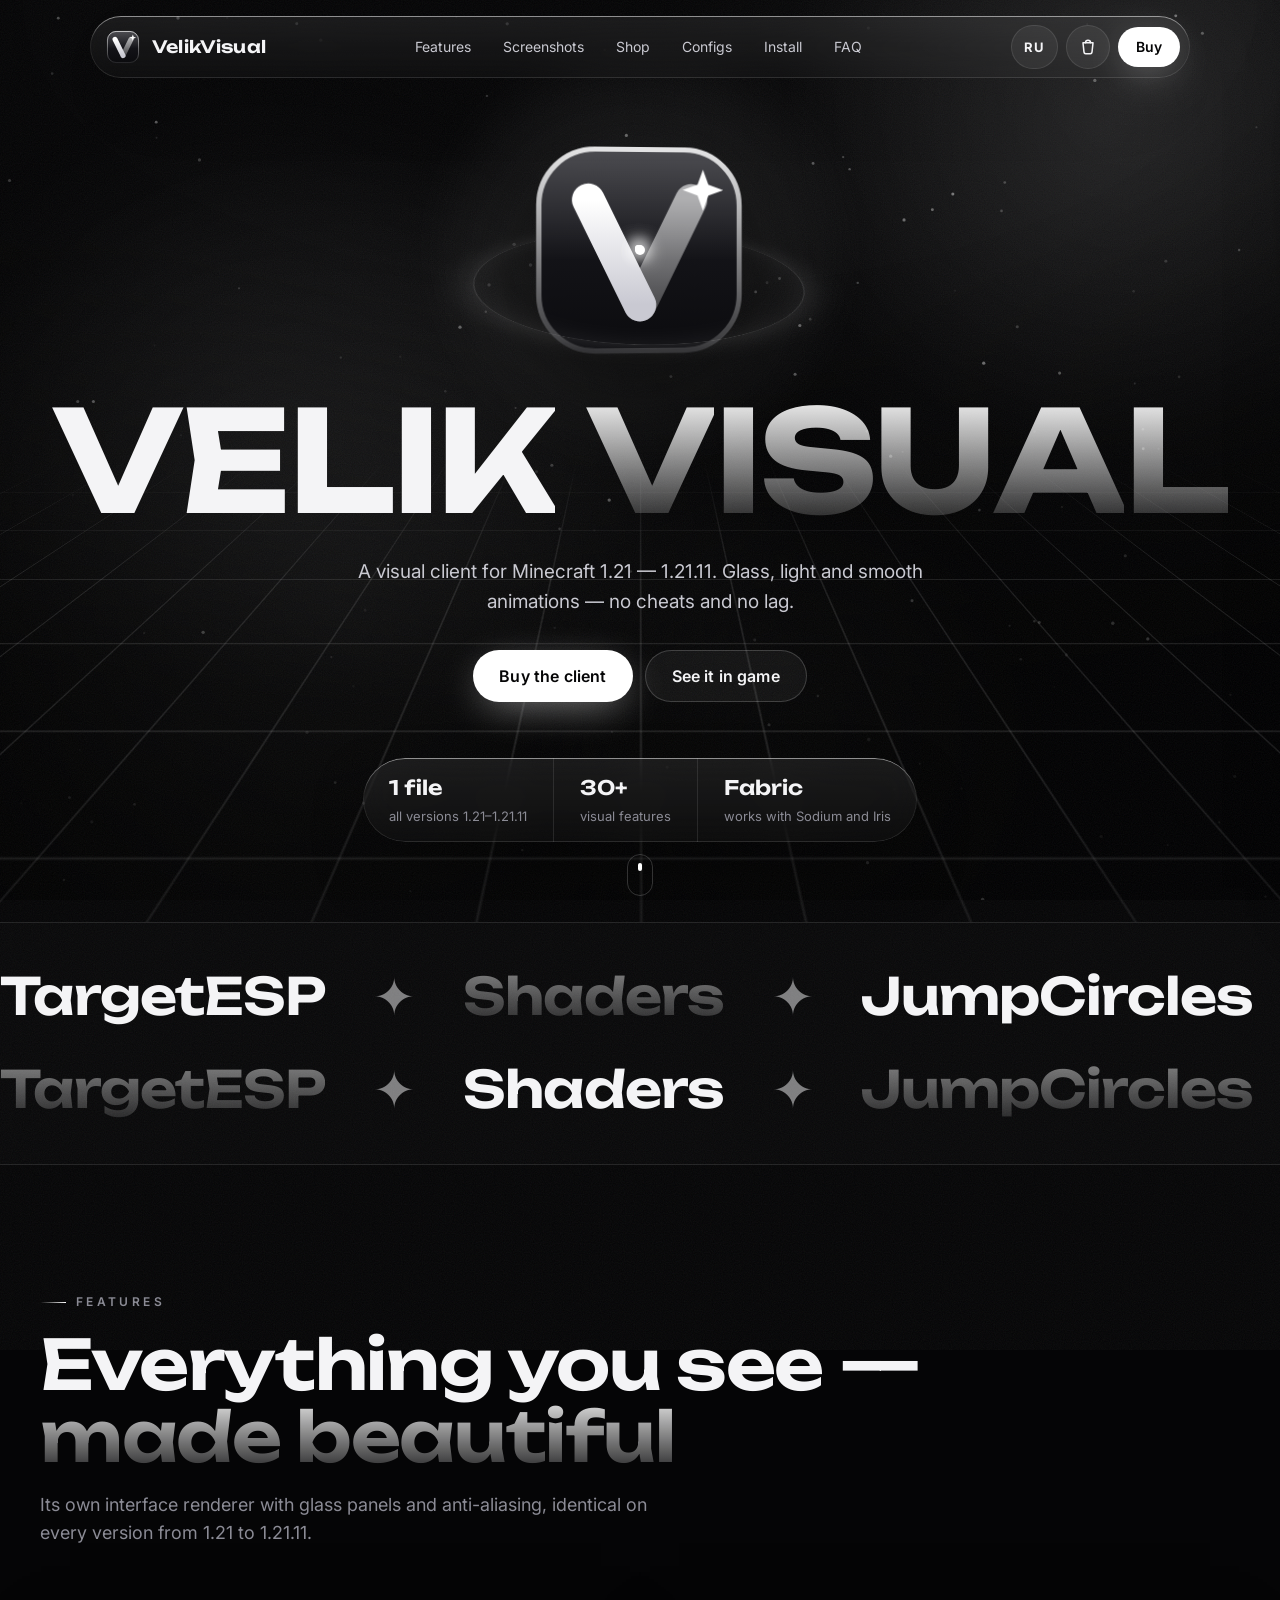
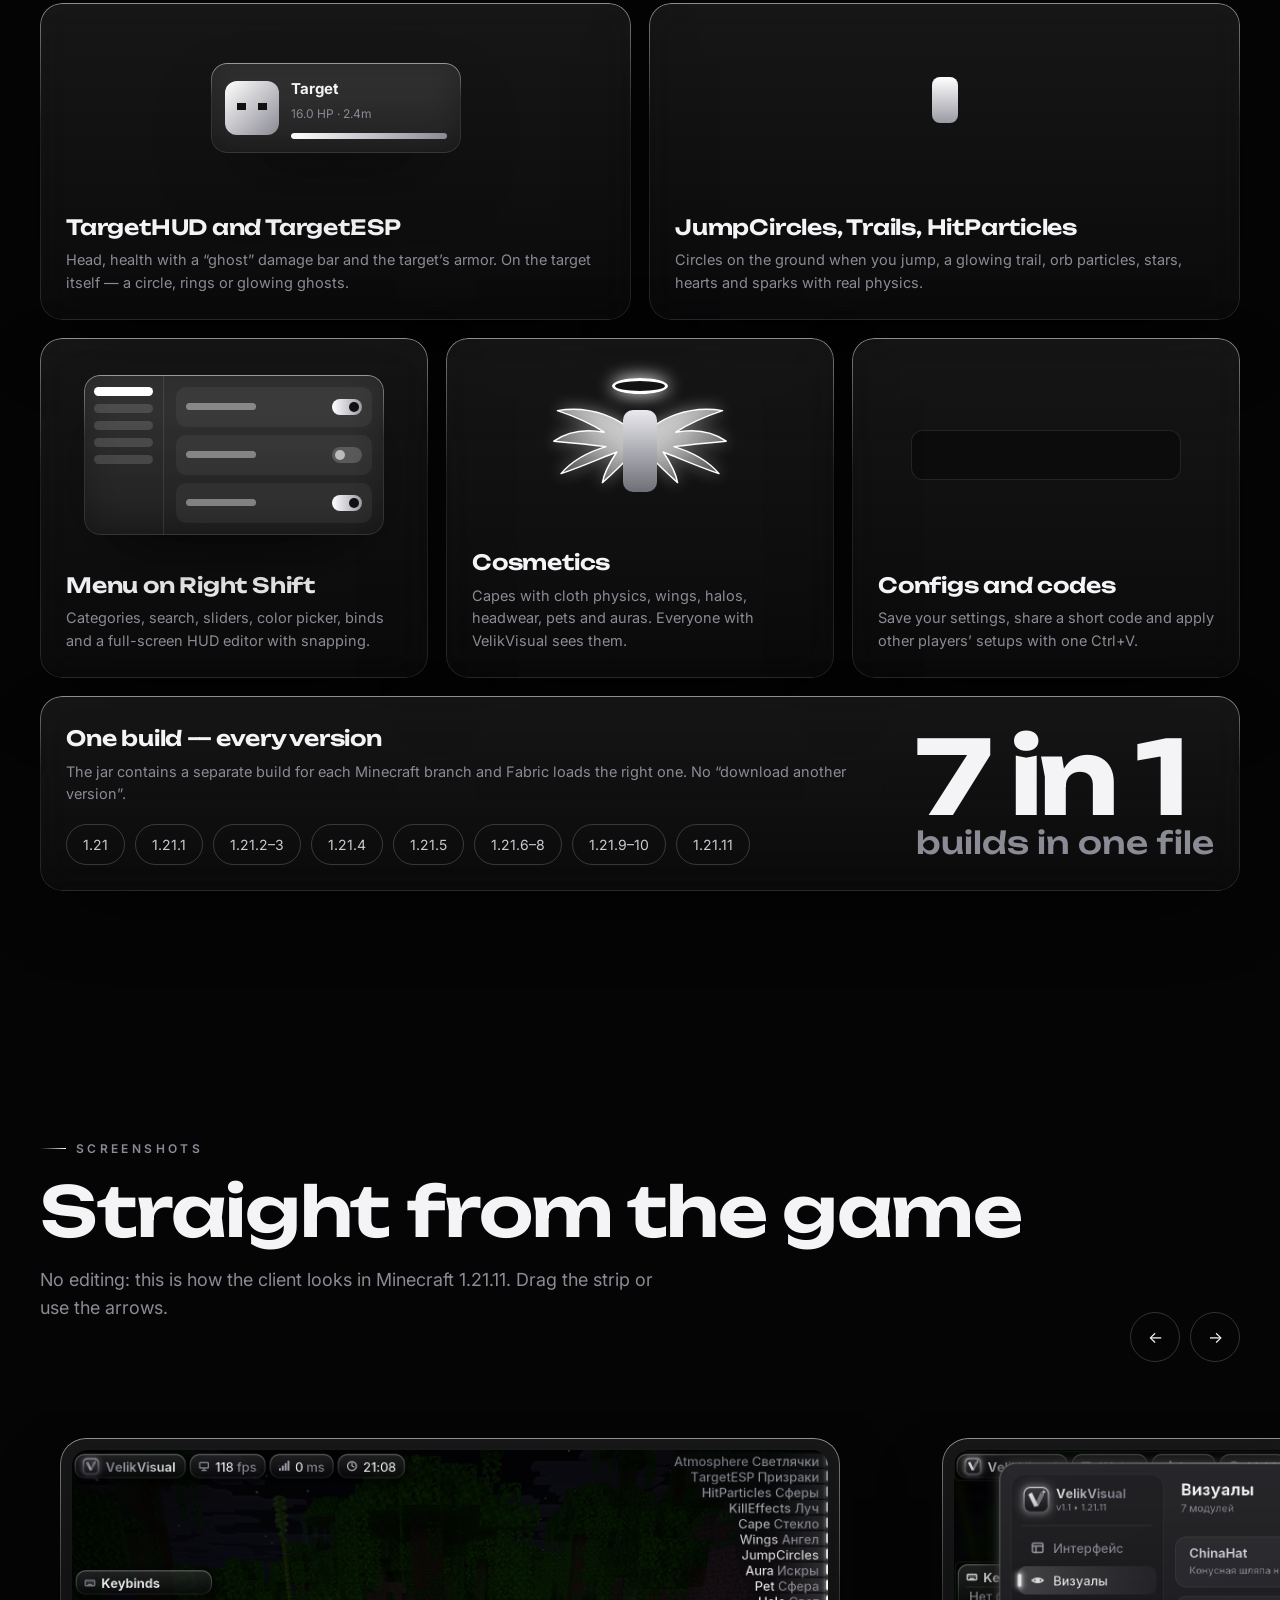
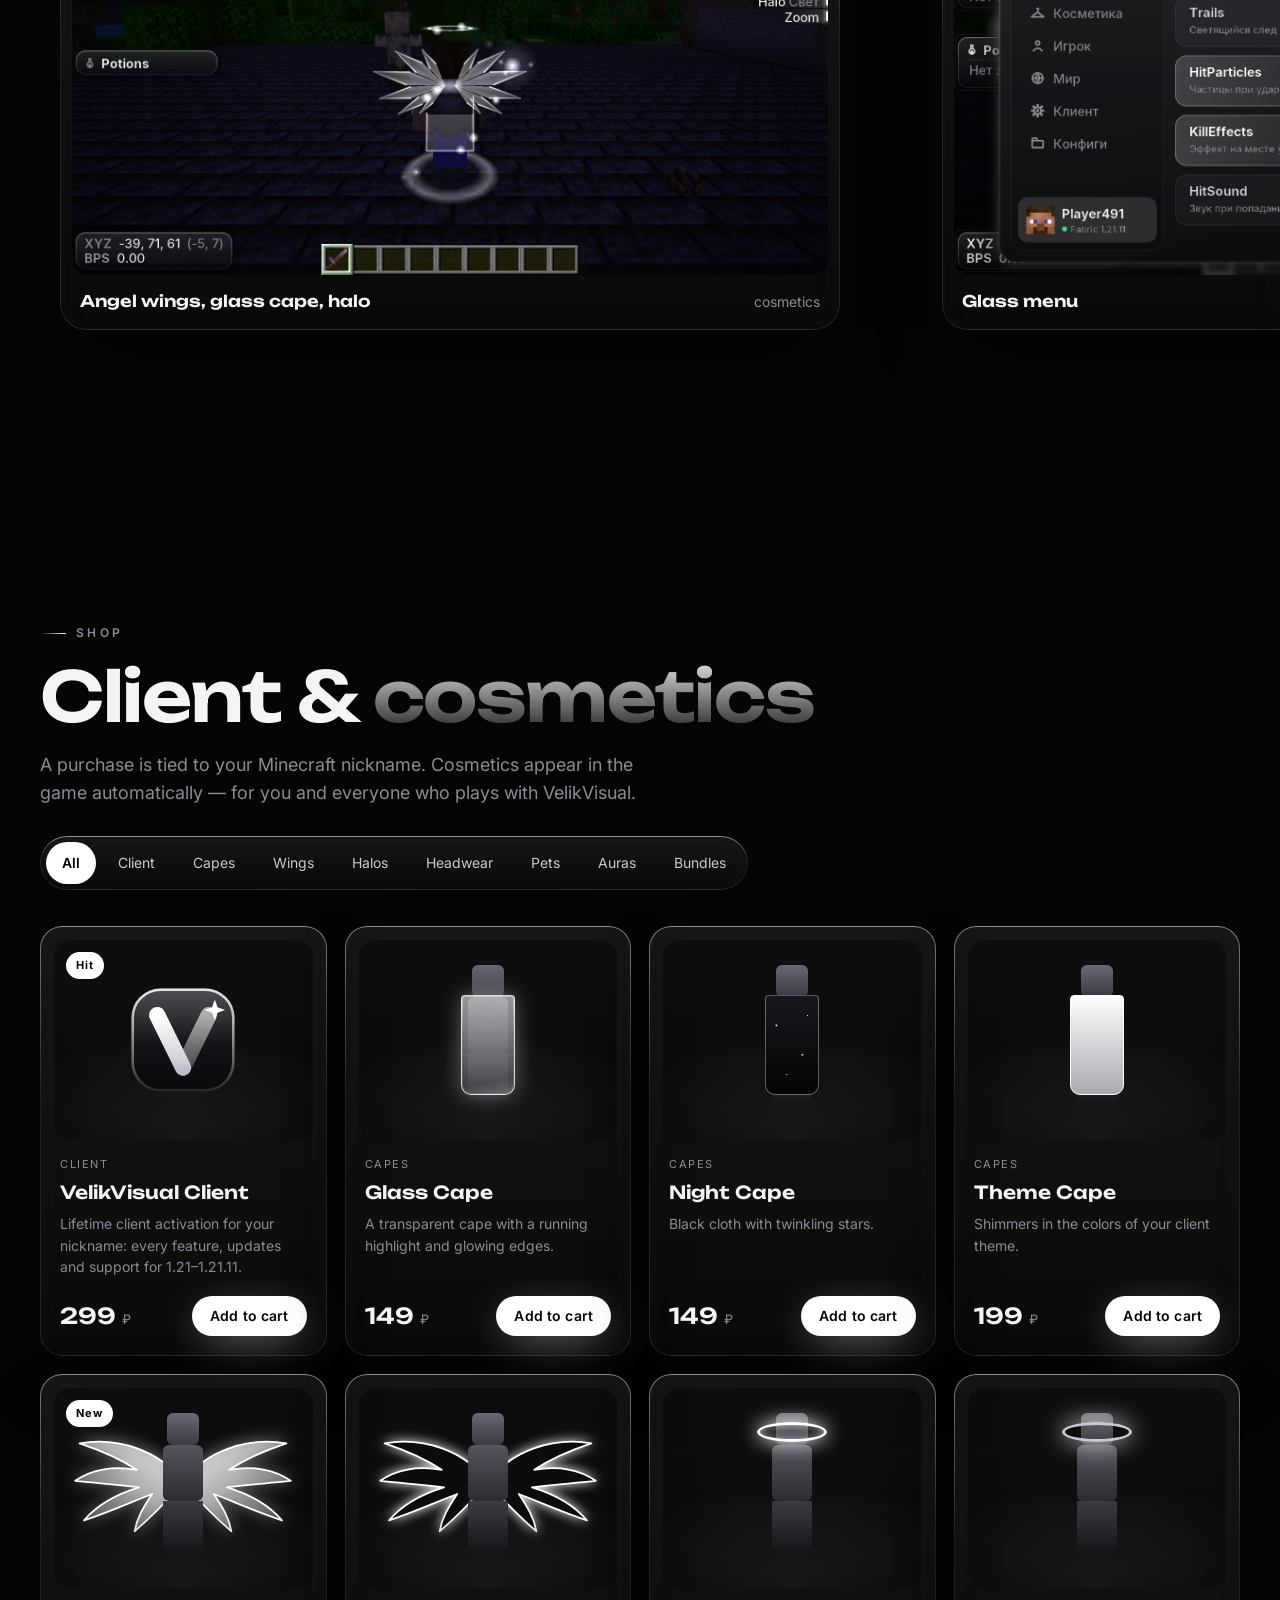
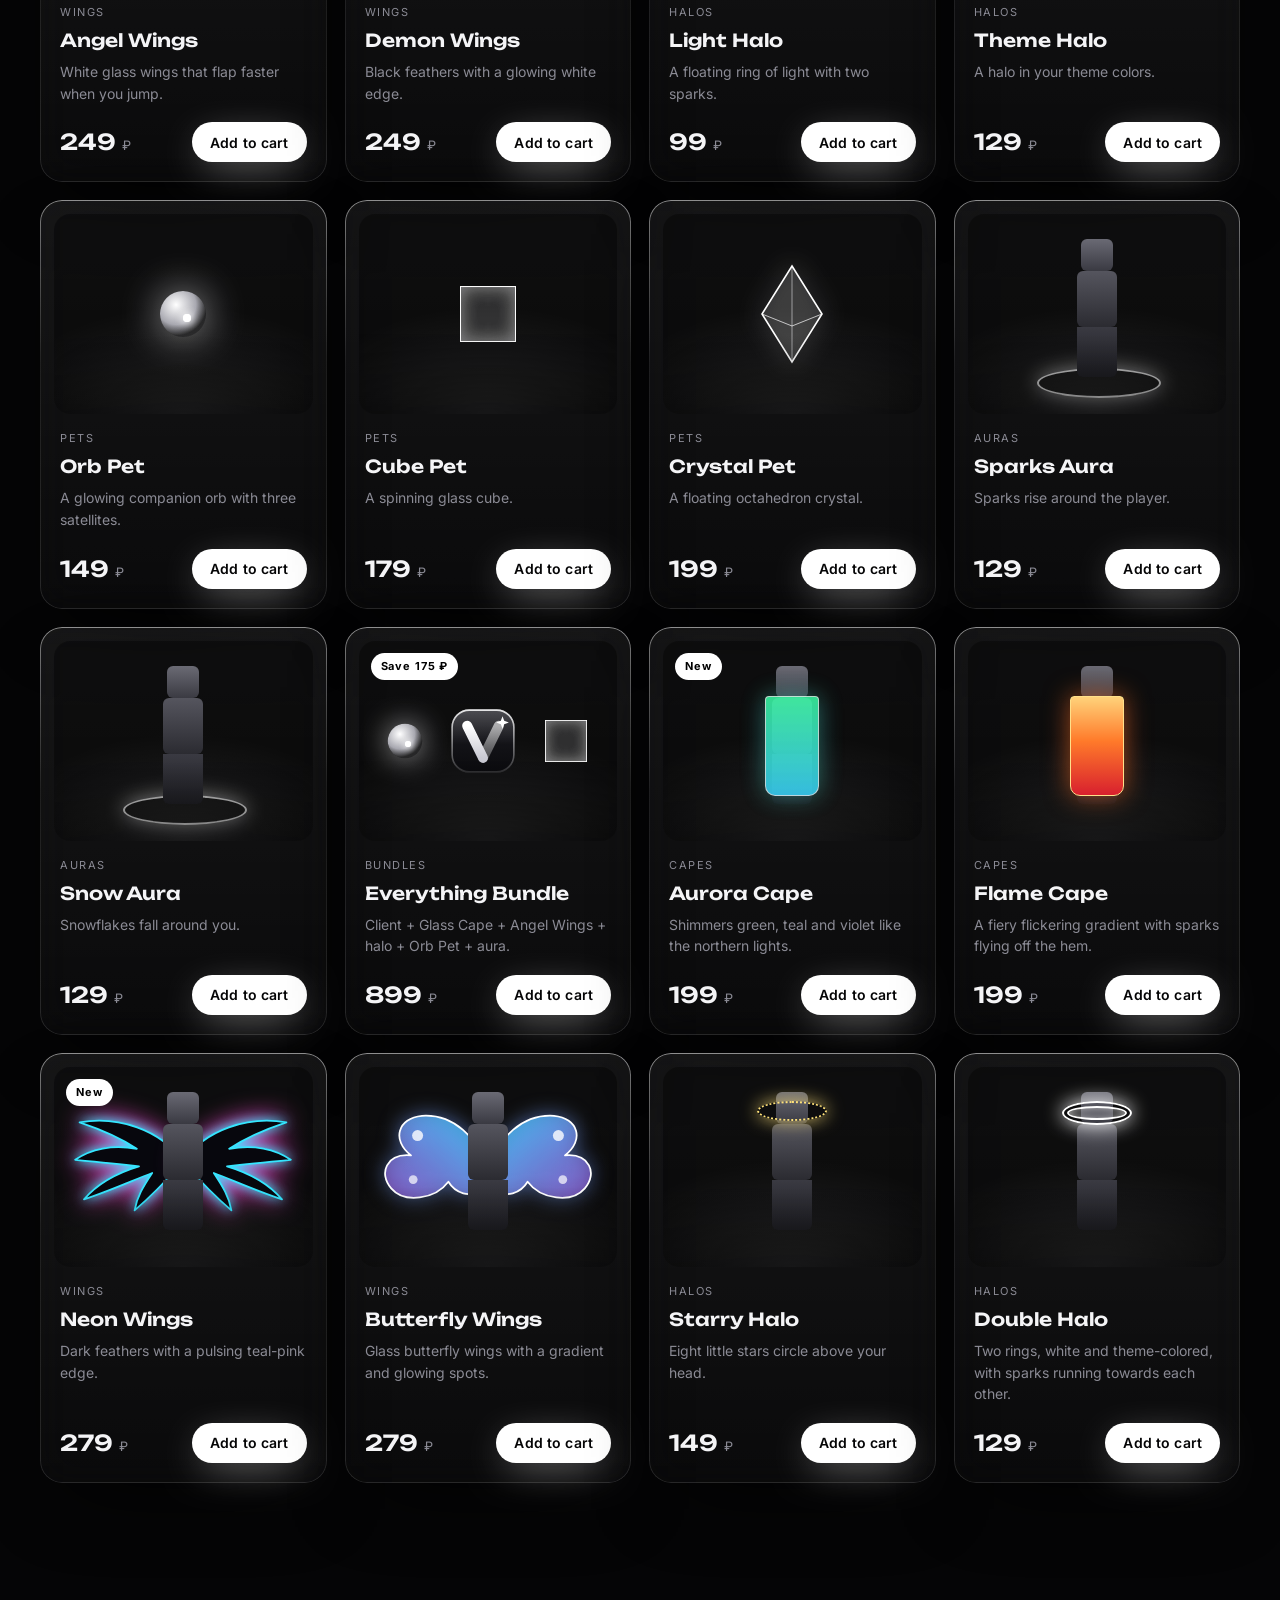
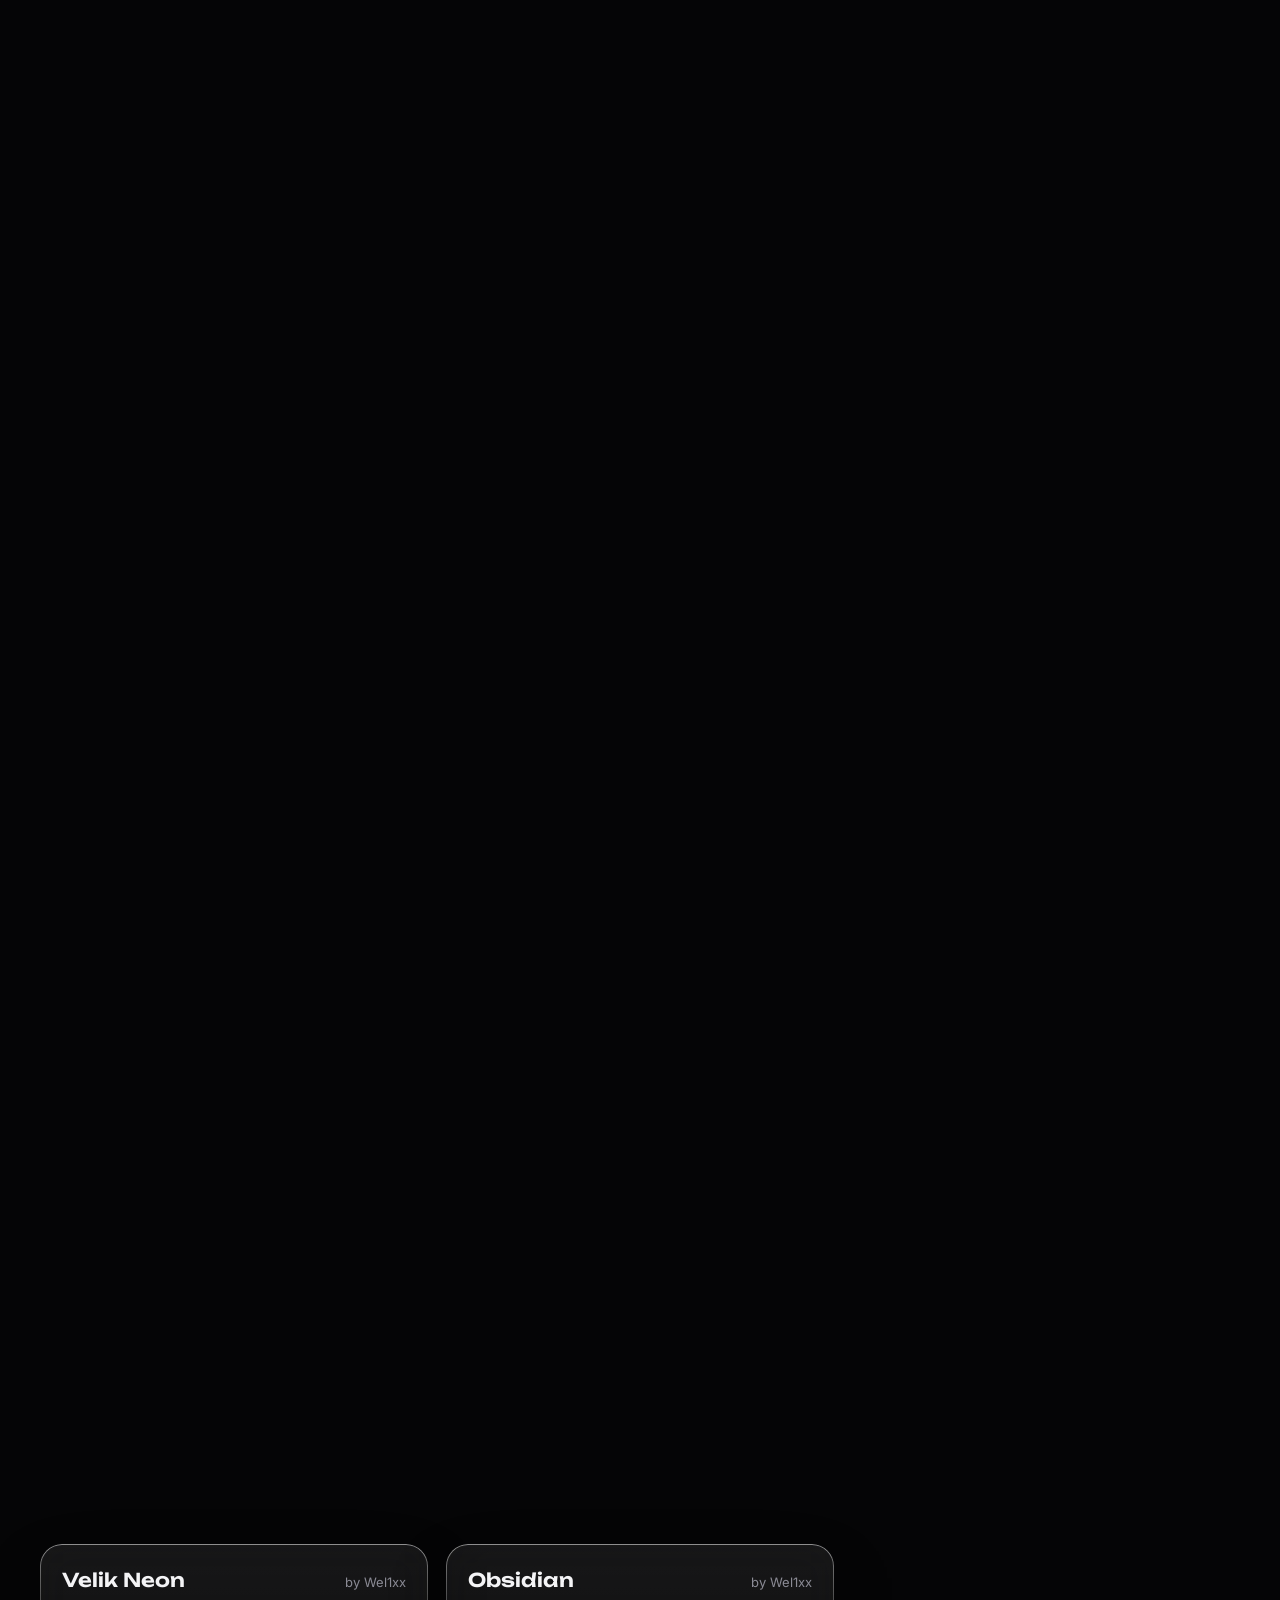
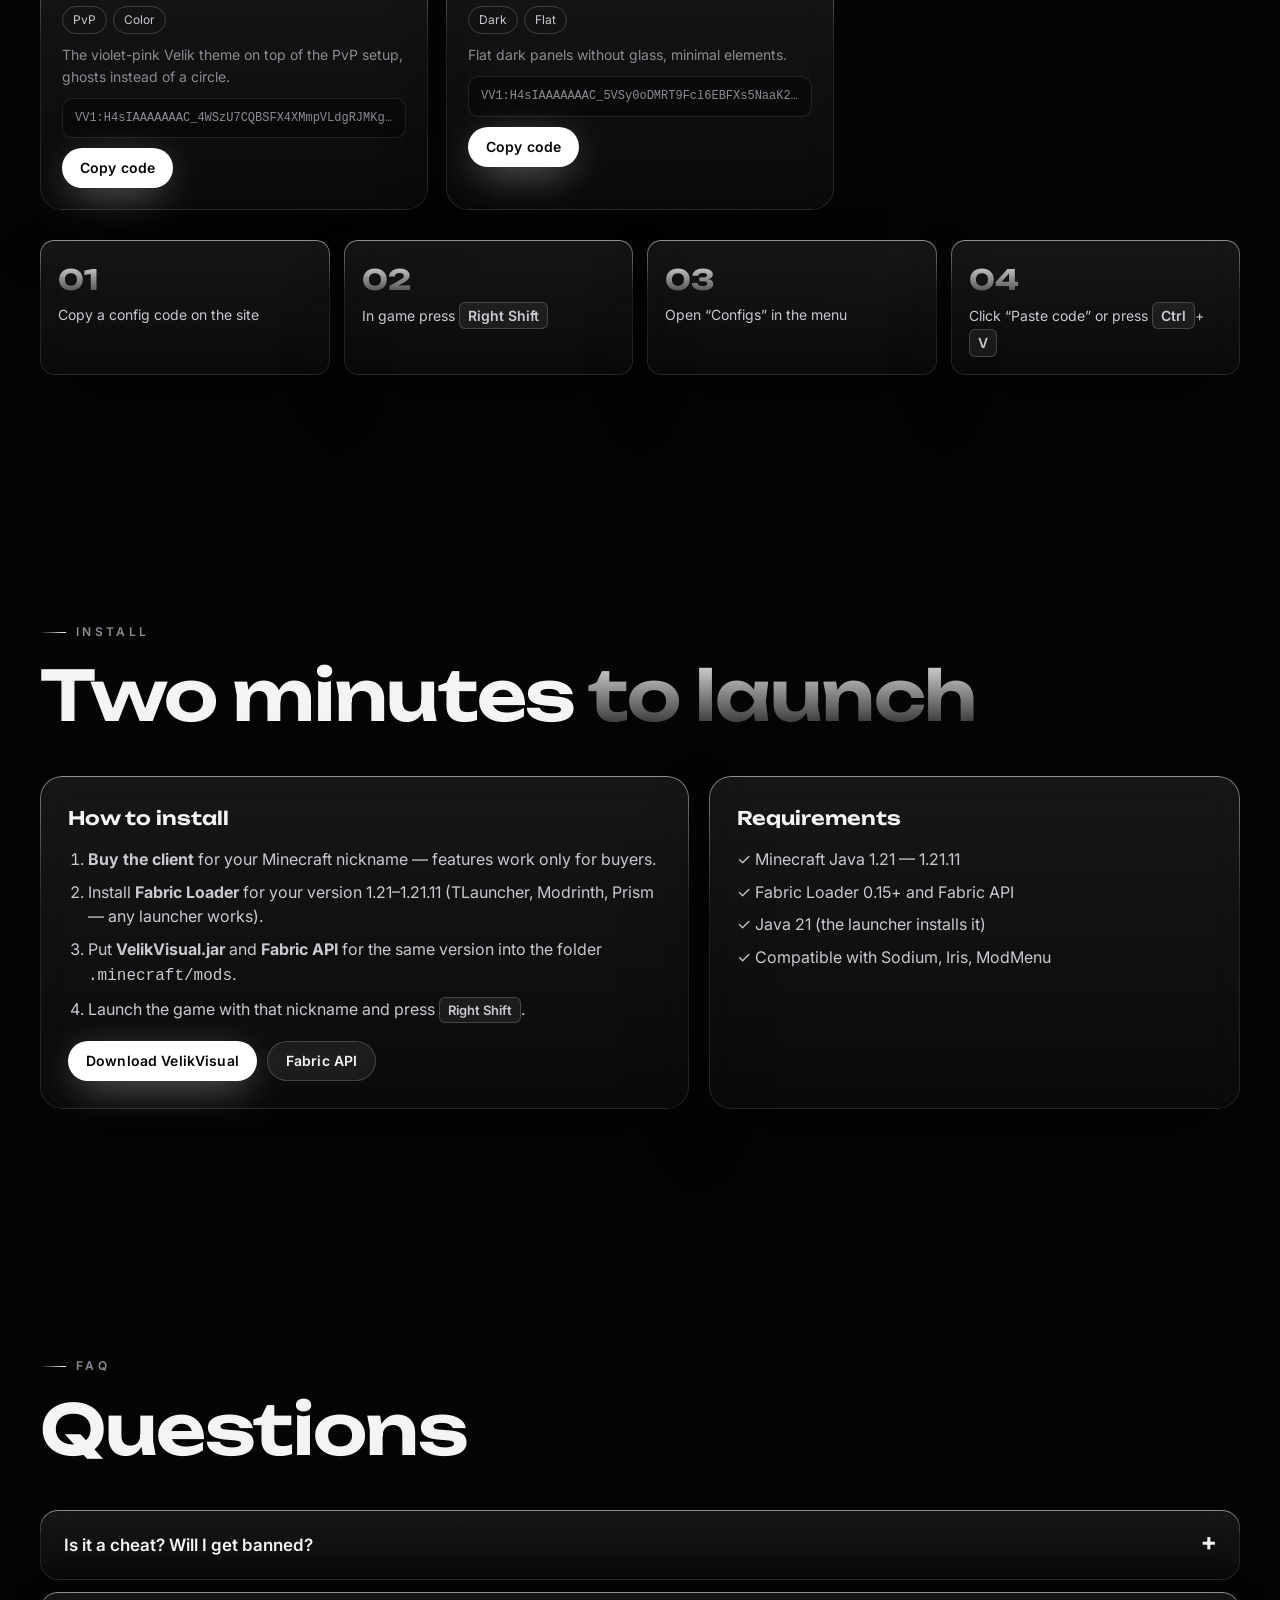
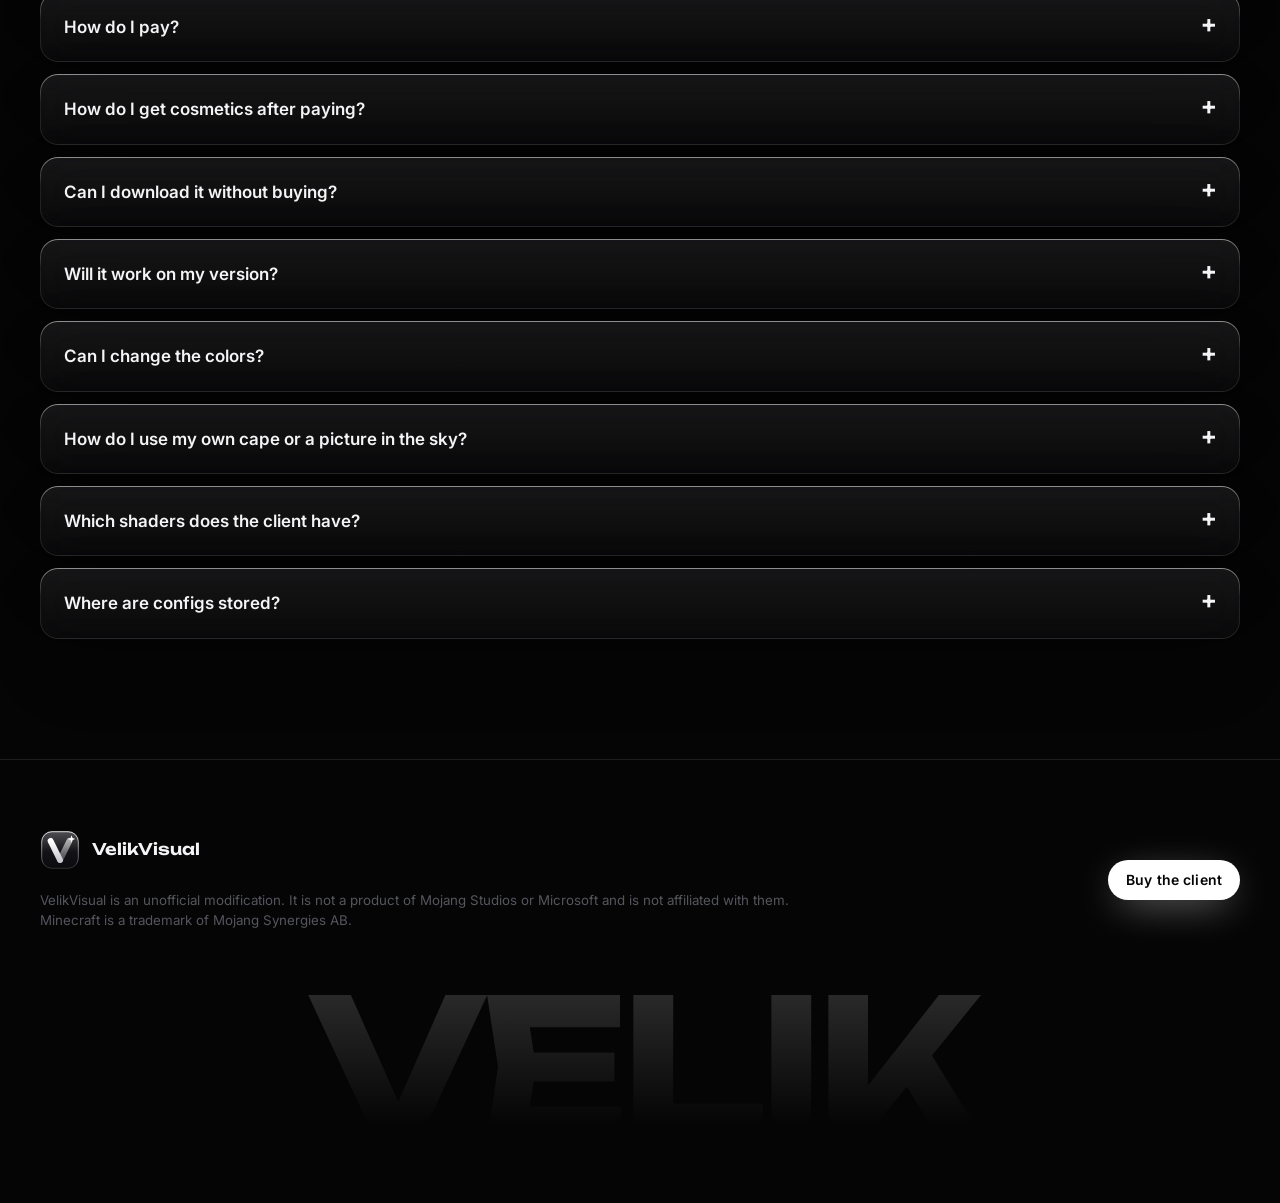
==== commit e72c04d3: "New cosmetics, English version, mobile fixes, custom capes folder Co-Authored-By: Claude Opus 5.5 <n" ====
--- a/index.html
+++ b/index.html
@@ -14,7 +14,8 @@
 <link rel="preconnect" href="https://fonts.googleapis.com">
 <link rel="preconnect" href="https://fonts.gstatic.com" crossorigin>
 <link href="https://fonts.googleapis.com/css2?family=Inter:wght@400;500;600;700&family=Unbounded:wght@500;600;700&display=swap" rel="stylesheet">
-<link rel="stylesheet" href="assets/css/style.css?v=9">
+<link rel="stylesheet" href="assets/css/style.css?v=10">
+<script src="assets/js/i18n.js?v=10"></script>
 </head>
 <body>
 <canvas id="bg" aria-hidden="true"></canvas>
@@ -28,6 +29,14 @@
       <stop offset="0" stop-color="#fff" stop-opacity=".85"/>
       <stop offset="1" stop-color="#fff" stop-opacity=".12"/>
     </linearGradient>
+    <linearGradient id="bflyFill" x1="1" y1="0" x2="0" y2="1">
+      <stop offset="0" stop-color="#39d2ff" stop-opacity=".85"/>
+      <stop offset="1" stop-color="#b46bff" stop-opacity=".55"/>
+    </linearGradient>
+    <symbol id="bfly" viewBox="0 0 100 100">
+      <path d="M98 50C90 30 70 6 40 8 18 10 12 30 30 44c-22-2-30 16-18 30 12 14 40 10 52-6 6 10 20 16 30 6 6-8 4-18 4-24z" fill="url(#bflyFill)" stroke="#fff" stroke-width="1.6" stroke-linejoin="round"/>
+      <circle cx="36" cy="26" r="5" fill="#fff" fill-opacity=".8"/><circle cx="32" cy="66" r="4" fill="#fff" fill-opacity=".7"/>
+    </symbol>
     <symbol id="wing" viewBox="0 0 100 100">
       <path d="M100 50C80 20 40 8 6 14c24 8 40 16 52 24C36 34 16 38 2 48c22 2 42 4 58 6-20 6-38 16-50 30 24-8 46-18 62-24-8 12-14 22-16 34 14-12 26-24 44-44z" style="fill: var(--wf, url(#wingFill)); stroke: var(--ws, #fff)" stroke-width="1.6" stroke-linejoin="round"/>
     </symbol>
@@ -45,6 +54,7 @@
     <a href="#faq">FAQ</a>
   </div>
   <div class="right">
+    <button class="lang-btn" id="langBtn" aria-label="Language">EN</button>
     <button class="burger" id="burger" aria-label="Меню" aria-expanded="false"><i></i><i></i></button>
     <button class="cart-btn" id="cartOpen" aria-label="Корзина">
       <svg viewBox="0 0 24 24" fill="none" stroke="currentColor" stroke-width="1.8" stroke-linecap="round" stroke-linejoin="round"><path d="M6 7h12l-1.2 11.2a2 2 0 0 1-2 1.8H9.2a2 2 0 0 1-2-1.8z"/><path d="M9 7a3 3 0 0 1 6 0"/></svg>
@@ -245,6 +255,8 @@
         <details class="glass reveal"><summary>Можно скачать без покупки?</summary><p>Скачать файл может любой, но функции включаются только у ников, которые купили клиент. Без покупки VelikVisual ничего не меняет в игре и показывает подсказку, где его купить. После оплаты клиент активируется сам — переустанавливать ничего не нужно.</p></details>
         <details class="glass reveal"><summary>Подойдёт ли мне версия?</summary><p>Один файл работает на всех версиях от 1.21 до 1.21.11. Нужны Fabric Loader и Fabric API под вашу версию.</p></details>
         <details class="glass reveal"><summary>Можно ли поменять цвета?</summary><p>Да: в разделе «Клиент → Theme» есть 10 тем, включая свои цвета, стиль панелей (стекло или плоский), скругление, шрифт и прозрачность.</p></details>
+        <details class="glass reveal"><summary>Как поставить свой плащ или картинку в небо?</summary><p>Положите картинку в папку <code>.minecraft/config/velikvisual/capes</code> (плащи) или <code>.minecraft/config/velikvisual/sky</code> (небо) и выберите стиль «Своя картинка». Обычные картинки и стандартные текстуры плащей 64×32 подходят. Свой плащ сразу видите вы; чтобы его видели все, напишите нам.</p></details>
+        <details class="glass reveal"><summary>Какие шейдеры есть в клиенте?</summary><p>Модуль «Мир → Shaders»: пресеты «Яркий», «Кино», «Мечта», «Холод» и «Нуар» — цветокоррекция, мягкое свечение, виньетка и зернистость. Работают на всех версиях и вместе с Sodium.</p></details>
         <details class="glass reveal"><summary>Где хранятся конфиги?</summary><p>В папке <code>.minecraft/config/velikvisual/configs</code>. Любой конфиг превращается в короткий код VV1:… — им удобно делиться в чатах.</p></details>
       </div>
     </div>
@@ -281,10 +293,10 @@
 <div class="lightbox" id="lightbox"><img alt=""></div>
 <div class="toast" id="toast"></div>
 
-<script src="assets/js/config.js?v=9"></script>
-<script src="assets/js/products.js?v=9"></script>
-<script src="assets/js/main.js?v=9"></script>
-<script src="assets/js/shop.js?v=9"></script>
-<script src="assets/js/configs.js?v=9"></script>
+<script src="assets/js/config.js?v=10"></script>
+<script src="assets/js/products.js?v=10"></script>
+<script src="assets/js/main.js?v=10"></script>
+<script src="assets/js/shop.js?v=10"></script>
+<script src="assets/js/configs.js?v=10"></script>
 </body>
 </html>
--- a/assets/css/style.css
+++ b/assets/css/style.css
@@ -121,6 +121,8 @@
 .nav .right { display: flex; align-items: center; gap: 8px; }
 .cart-btn { position: relative; width: 44px; height: 44px; border-radius: 50%; display: grid; place-items: center; background: rgba(255,255,255,.06); border: 1px solid var(--line); transition: background .3s; }
 .cart-btn:hover { background: rgba(255,255,255,.12); }
+.lang-btn { height: 44px; min-width: 44px; padding: 0 12px; border-radius: 999px; background: rgba(255,255,255,.06); border: 1px solid var(--line); font-size: 13px; font-weight: 700; letter-spacing: .06em; transition: background .3s; }
+.lang-btn:hover { background: rgba(255,255,255,.12); }
 .cart-btn svg { width: 20px; height: 20px; }
 .cart-count { position: absolute; top: -4px; right: -4px; min-width: 20px; height: 20px; padding: 0 6px; border-radius: 10px; background: #fff; color: #000; font-size: 11px; font-weight: 700; display: grid; place-items: center; transform: scale(0); transition: transform .4s var(--ease); }
 .cart-count.on { transform: scale(1); }
@@ -360,6 +362,30 @@
 @keyframes fall { 0% { opacity: 0; transform: translateY(0); } 20% { opacity: 1; } 100% { opacity: 0; transform: translateY(170px); } }
 .pv-aura::after { content: ""; position: absolute; left: 50%; bottom: 16px; width: 120px; height: 26px; margin-left: -60px; border-radius: 50%; border: 2px solid rgba(255,255,255,.7); box-shadow: 0 0 20px rgba(255,255,255,.5); }
 .pv-client { width: 110px; height: 110px; animation: float 4s ease-in-out infinite; }
+.cape.aurora { background: linear-gradient(180deg, #3dffa8, #3ad8ff, #a46bff, #3dffa8); background-size: 100% 300%; animation: sway 3s ease-in-out infinite, flow 4s linear infinite; border: 1px solid rgba(255,255,255,.8); box-shadow: 0 0 24px rgba(80,230,220,.5); opacity: .85; }
+.cape.flame { background: linear-gradient(180deg, #ffd27a, #ff7a2a 45%, #d8202e); border: 1px solid #ffe08a; box-shadow: 0 0 26px rgba(255,110,40,.6); animation: sway 3s ease-in-out infinite, flicker 1.2s steps(6) infinite; }
+@keyframes flicker { 50% { filter: brightness(1.18); } }
+.pv-wings.neon { --wf: #07070d; --ws: #35e6ff; }
+.pv-wings.neon .wing svg { filter: drop-shadow(0 0 6px #35e6ff) drop-shadow(0 0 12px #ff4fd8); }
+.pv-wings.butterfly .wing svg { filter: drop-shadow(0 0 10px rgba(120,160,255,.7)); }
+.pv-halo.stars { border: 2px dotted #ffe27a; box-shadow: 0 0 18px rgba(255,226,122,.8); }
+.pv-halo.double { border: 7px double #fff; height: 24px; }
+.pv-star { width: 70px; height: 70px; background: radial-gradient(circle, #fff, #ffe08a 60%); clip-path: polygon(50% 0, 61% 35%, 98% 35%, 68% 57%, 79% 91%, 50% 70%, 21% 91%, 32% 57%, 2% 35%, 39% 35%); animation: float 3s ease-in-out infinite, spinZ 8s linear infinite; filter: drop-shadow(0 0 18px #ffe08a); }
+@keyframes spinZ { to { rotate: 360deg; } }
+.pv-heart { width: 64px; height: 58px; background: radial-gradient(circle at 35% 30%, #ffc2d4, #ff3d6e 60%); clip-path: path("M32 56C10 40 0 28 0 16 0 6 8 0 17 0c7 0 12 4 15 9 3-5 8-9 15-9 9 0 17 6 17 16 0 12-10 24-32 40z"); animation: beat 1.2s ease-in-out infinite; filter: drop-shadow(0 0 16px #ff4f7a); }
+@keyframes beat { 0%, 60%, 100% { transform: scale(1); } 15% { transform: scale(1.15); } 30% { transform: scale(1.05); } }
+.pv-aura.hearts i { width: 10px; height: 9px; border-radius: 0; background: #ff4f7a; box-shadow: none; clip-path: path("M5 9C1 6 0 4 0 2.5 0 1 1 0 2.5 0 3.6 0 4.5.8 5 1.8 5.5.8 6.4 0 7.5 0 9 0 10 1 10 2.5 10 4 9 6 5 9z"); }
+.pv-aura.hearts::after { border-color: rgba(255,79,122,.7); box-shadow: 0 0 20px rgba(255,79,122,.5); }
+.pv-aura.flame i { background: #ffb347; box-shadow: 0 0 12px #ff5a2a, 0 0 4px #fff; animation-duration: 1.6s; }
+.pv-aura.flame::after { border-color: rgba(255,106,42,.8); box-shadow: 0 0 22px rgba(255,90,42,.6); }
+.pv-hat { position: absolute; left: 19px; top: -10px; width: 32px; height: 32px; z-index: 4; }
+.pv-hat i { position: absolute; }
+.pv-hat.crown i:first-child { left: -3px; top: -16px; width: 38px; height: 18px; background: linear-gradient(#fff4c8, #ffd24a 50%, #e09a1e); clip-path: polygon(0 100%, 0 25%, 20% 60%, 35% 0, 50% 55%, 65% 0, 80% 60%, 100% 25%, 100% 100%); filter: drop-shadow(0 0 8px rgba(255,210,74,.8)); }
+.pv-hat.crown i:last-child { left: 13px; top: -6px; width: 6px; height: 6px; border-radius: 50%; background: #ff3b5c; box-shadow: 0 0 8px #ff3b5c; }
+.pv-hat.ears i { top: -14px; width: 0; height: 0; border-left: 7px solid transparent; border-right: 7px solid transparent; border-bottom: 16px solid #f4f4f8; filter: drop-shadow(0 0 4px #fff); }
+.pv-hat.ears i:first-child { left: 0; transform: rotate(-12deg); } .pv-hat.ears i:last-child { right: 0; transform: rotate(12deg); }
+.pv-hat.horns i { top: -18px; width: 12px; height: 22px; border: 4px solid #ff3a3a; border-left: 0; border-bottom: 0; border-radius: 0 100% 0 0; filter: drop-shadow(0 0 6px #ff3a4a); }
+.pv-hat.horns i:first-child { left: -4px; transform: scaleX(-1); } .pv-hat.horns i:last-child { right: -4px; }
 .pv-bundle { display: flex; gap: 10px; align-items: center; }
 .pv-bundle > * { transform: scale(.75); }
 
@@ -461,7 +487,7 @@
 @media (max-width: 980px) {
   .burger { display: grid; }
   .nav .links { position: absolute; left: 0; right: 0; top: calc(100% + 8px); flex-direction: column; gap: 2px; padding: 8px; border-radius: 22px;
-    background: linear-gradient(180deg, rgba(24,24,28,.97), rgba(12,12,14,.97)); border: 1px solid var(--line-2); box-shadow: 0 30px 80px -20px rgba(0,0,0,.9);
+    background: linear-gradient(180deg, #18181c, #0c0c0e); border: 1px solid var(--line-2); box-shadow: 0 30px 80px -20px rgba(0,0,0,.9);
     opacity: 0; transform: translateY(-8px) scale(.98); transform-origin: top; pointer-events: none; transition: opacity .3s, transform .4s var(--ease); }
   .nav.open .links { opacity: 1; transform: none; pointer-events: auto; }
   .nav .links a { padding: 14px 16px; font-size: 16px; }
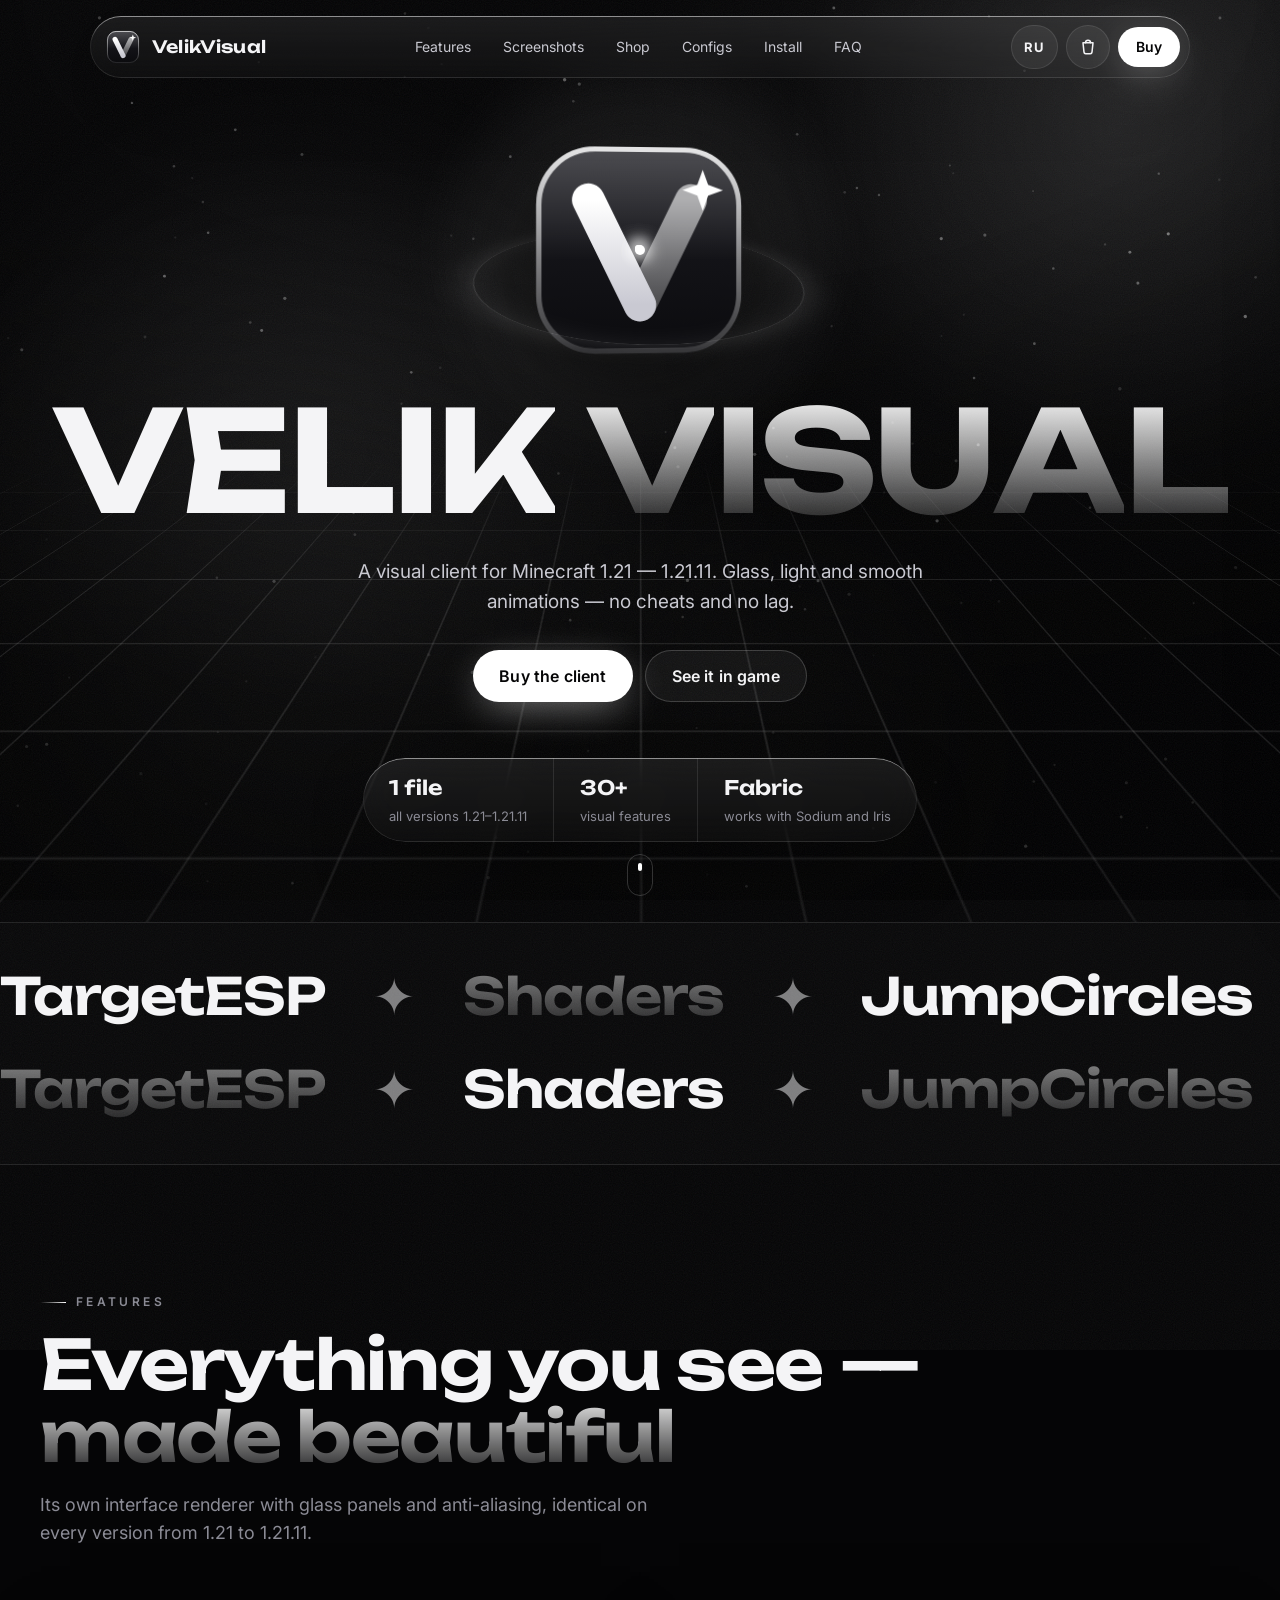
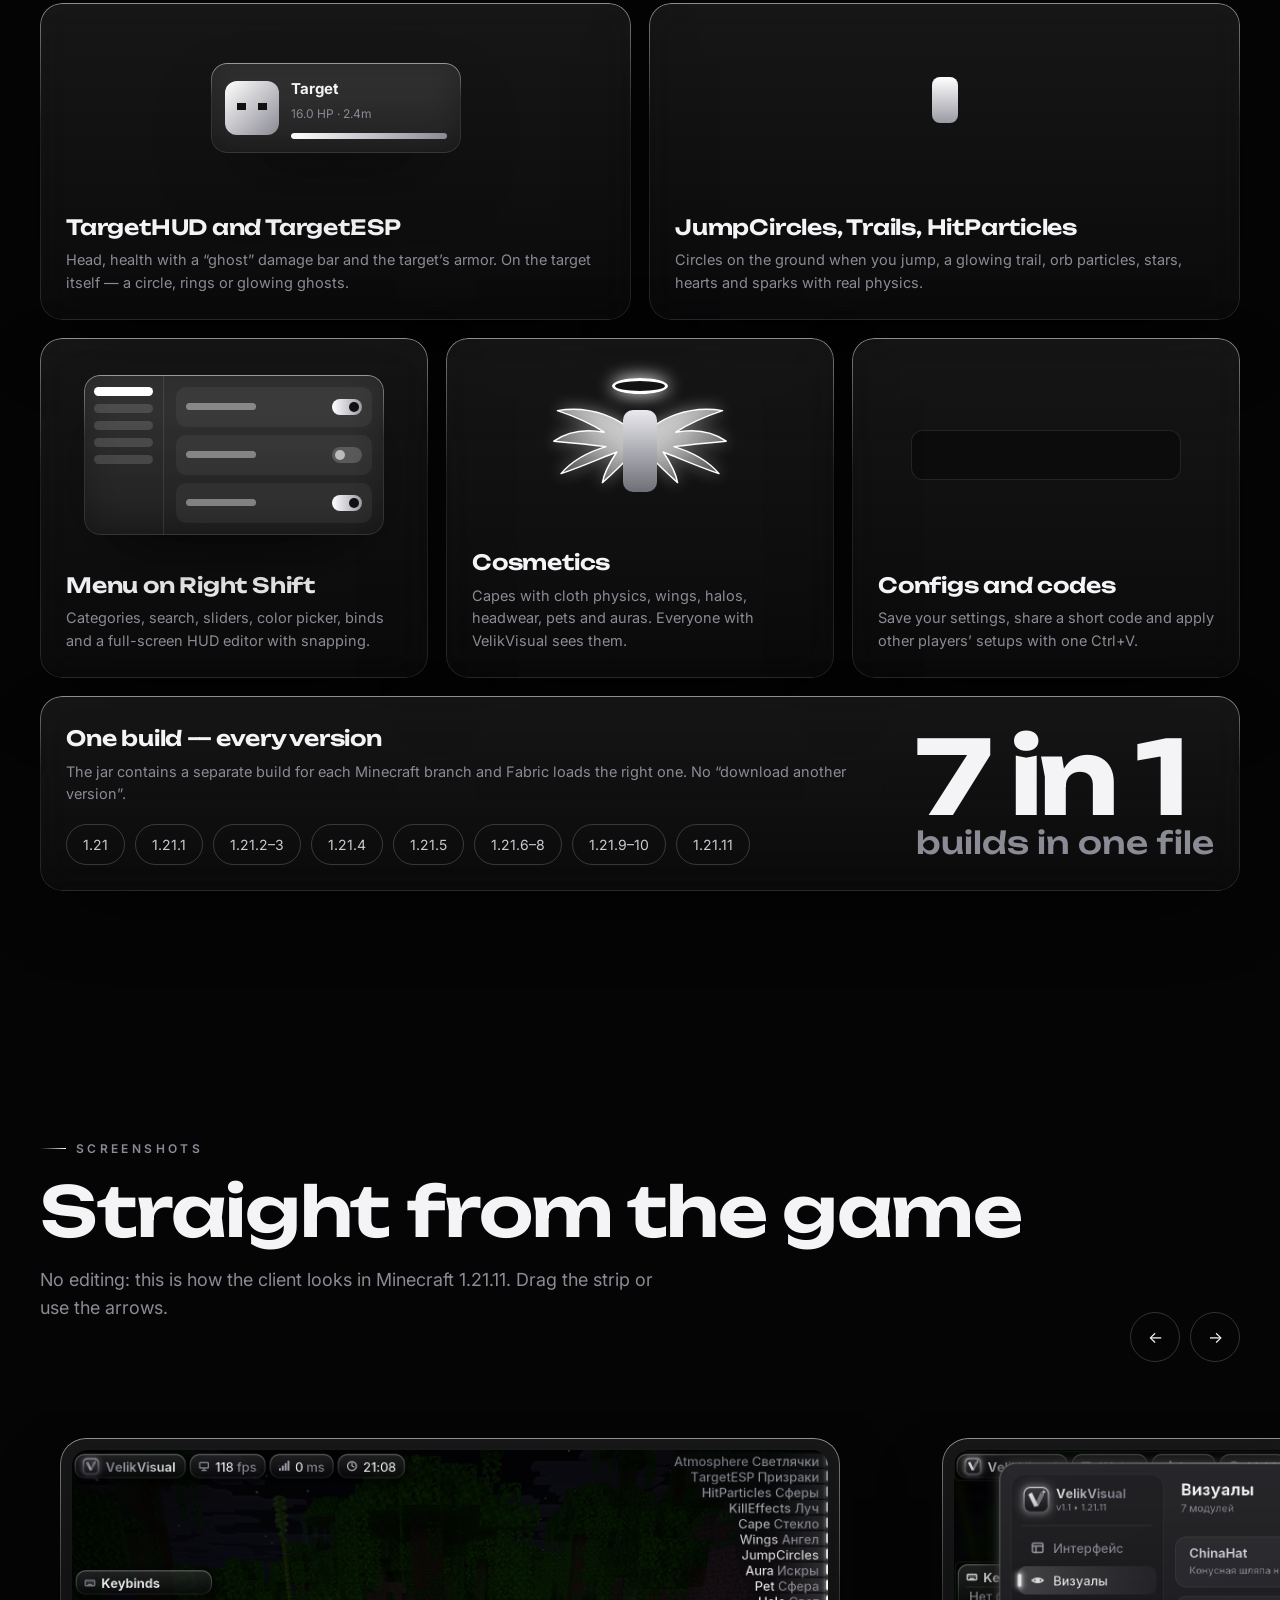
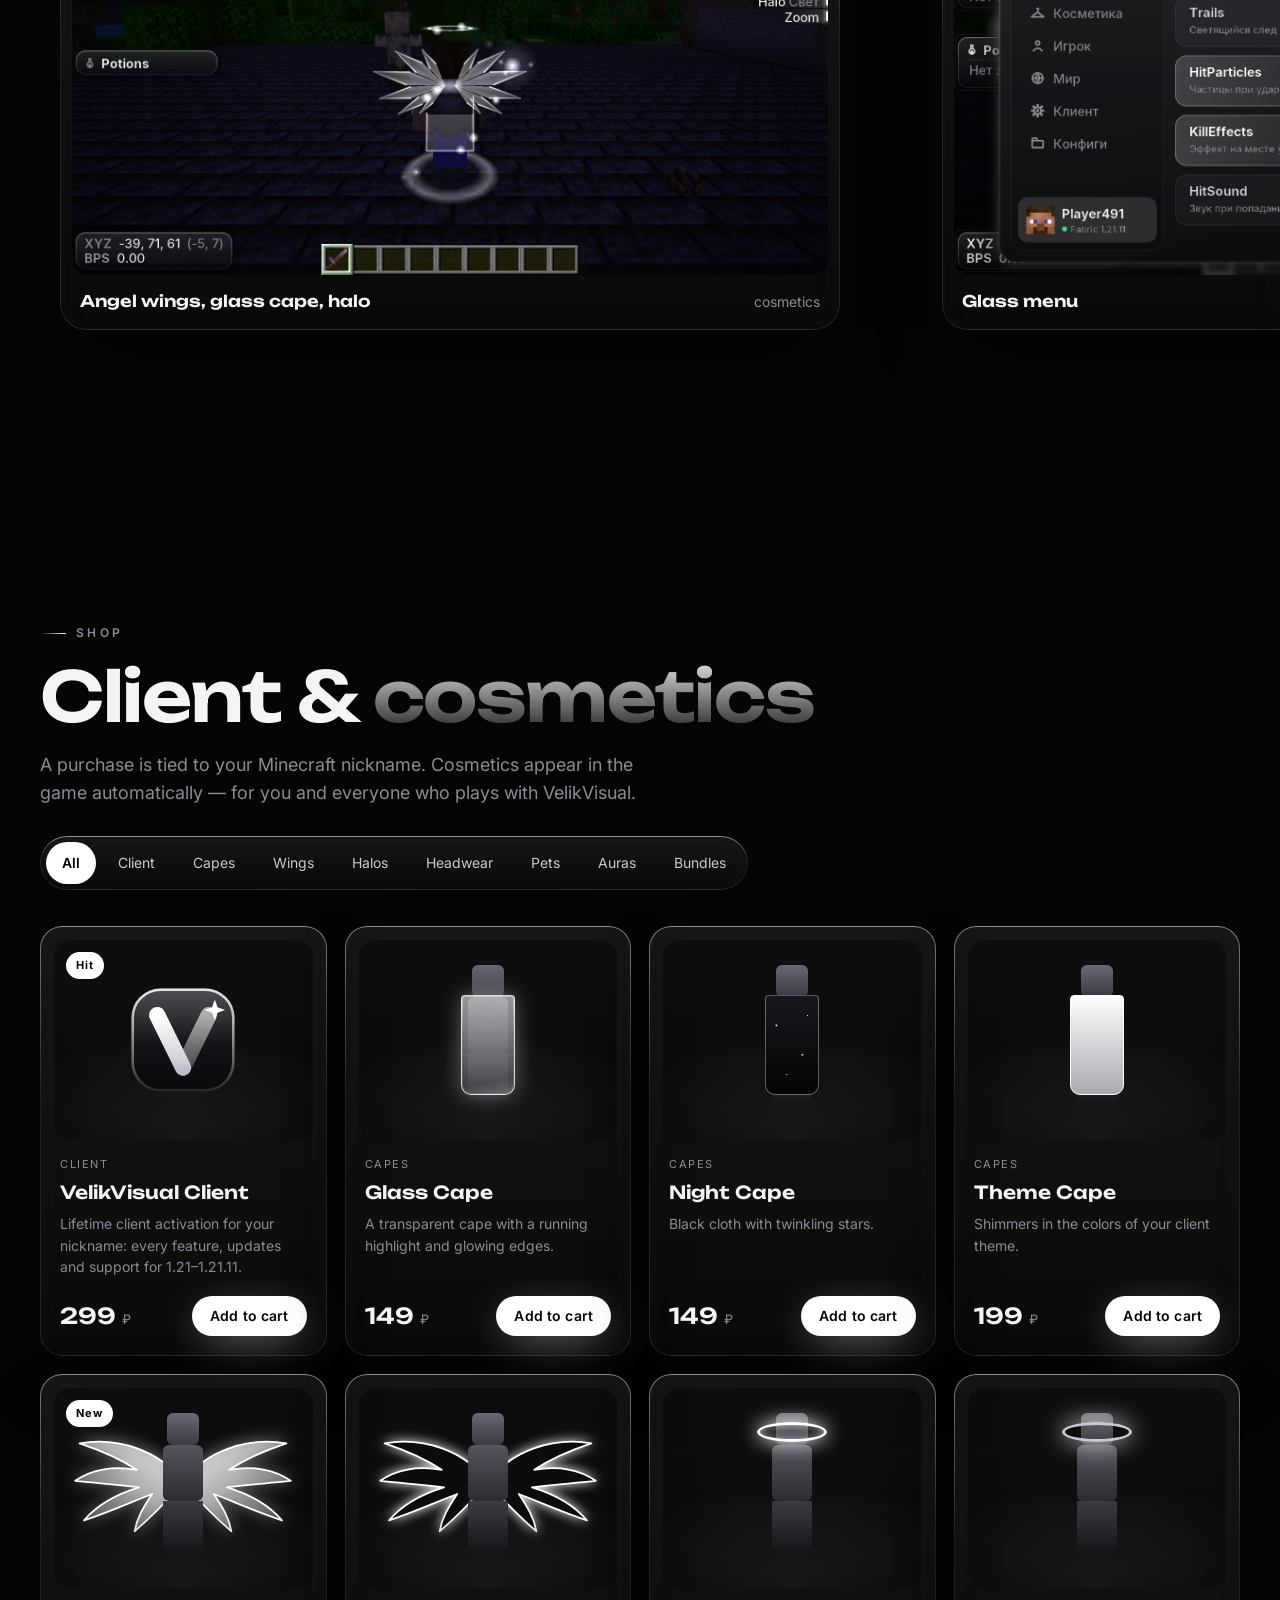
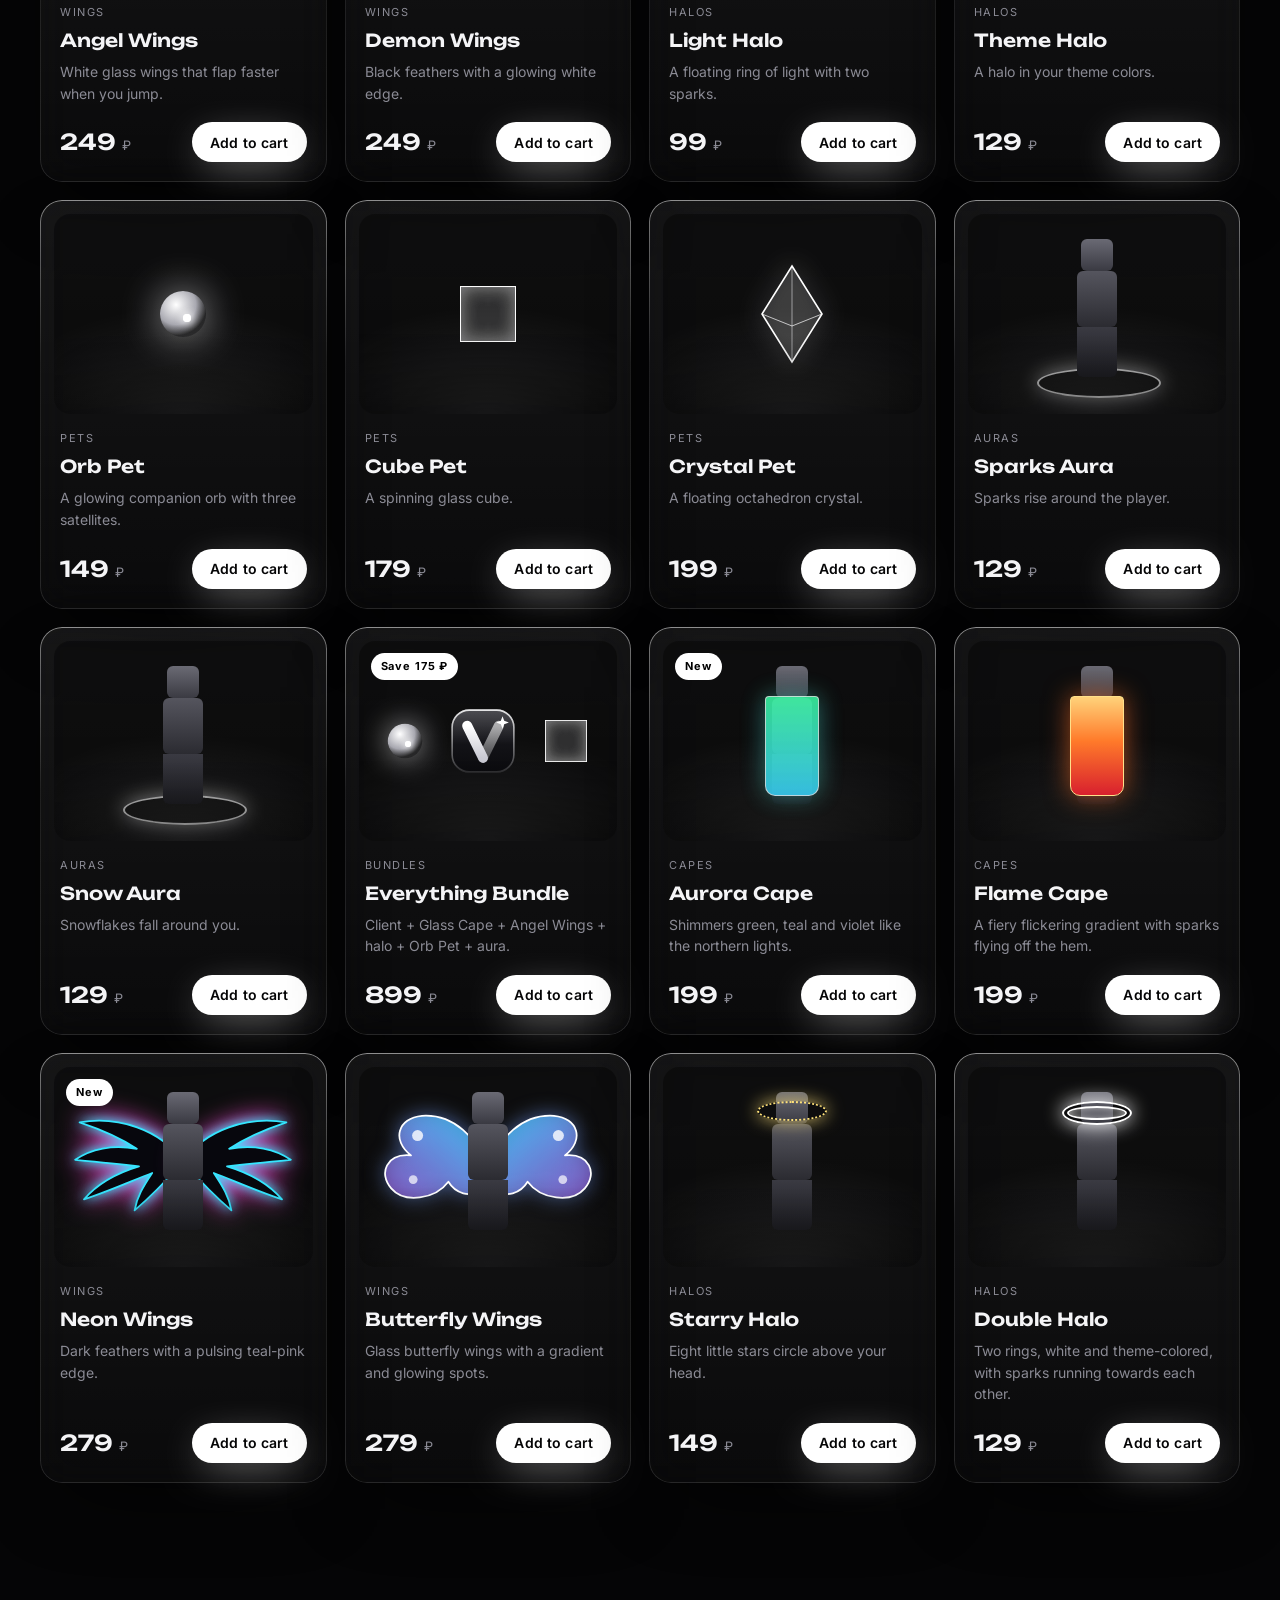
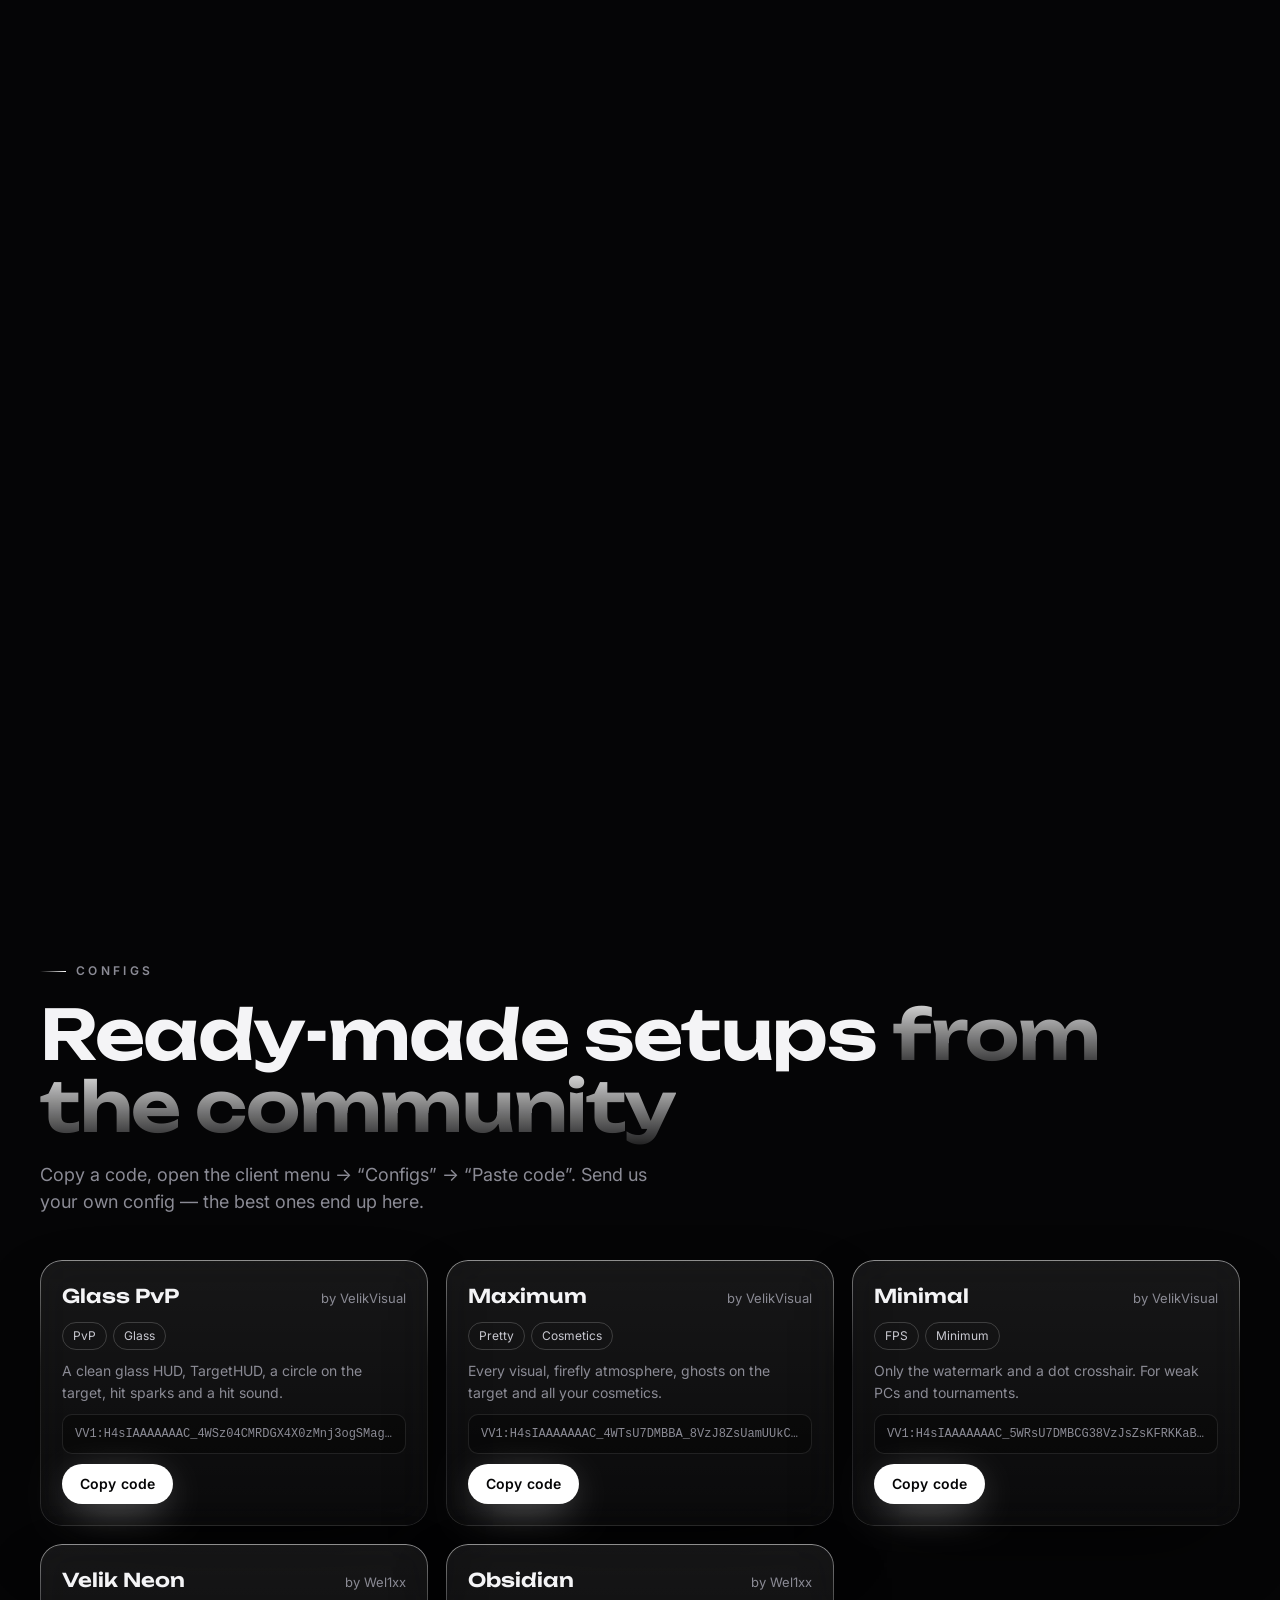
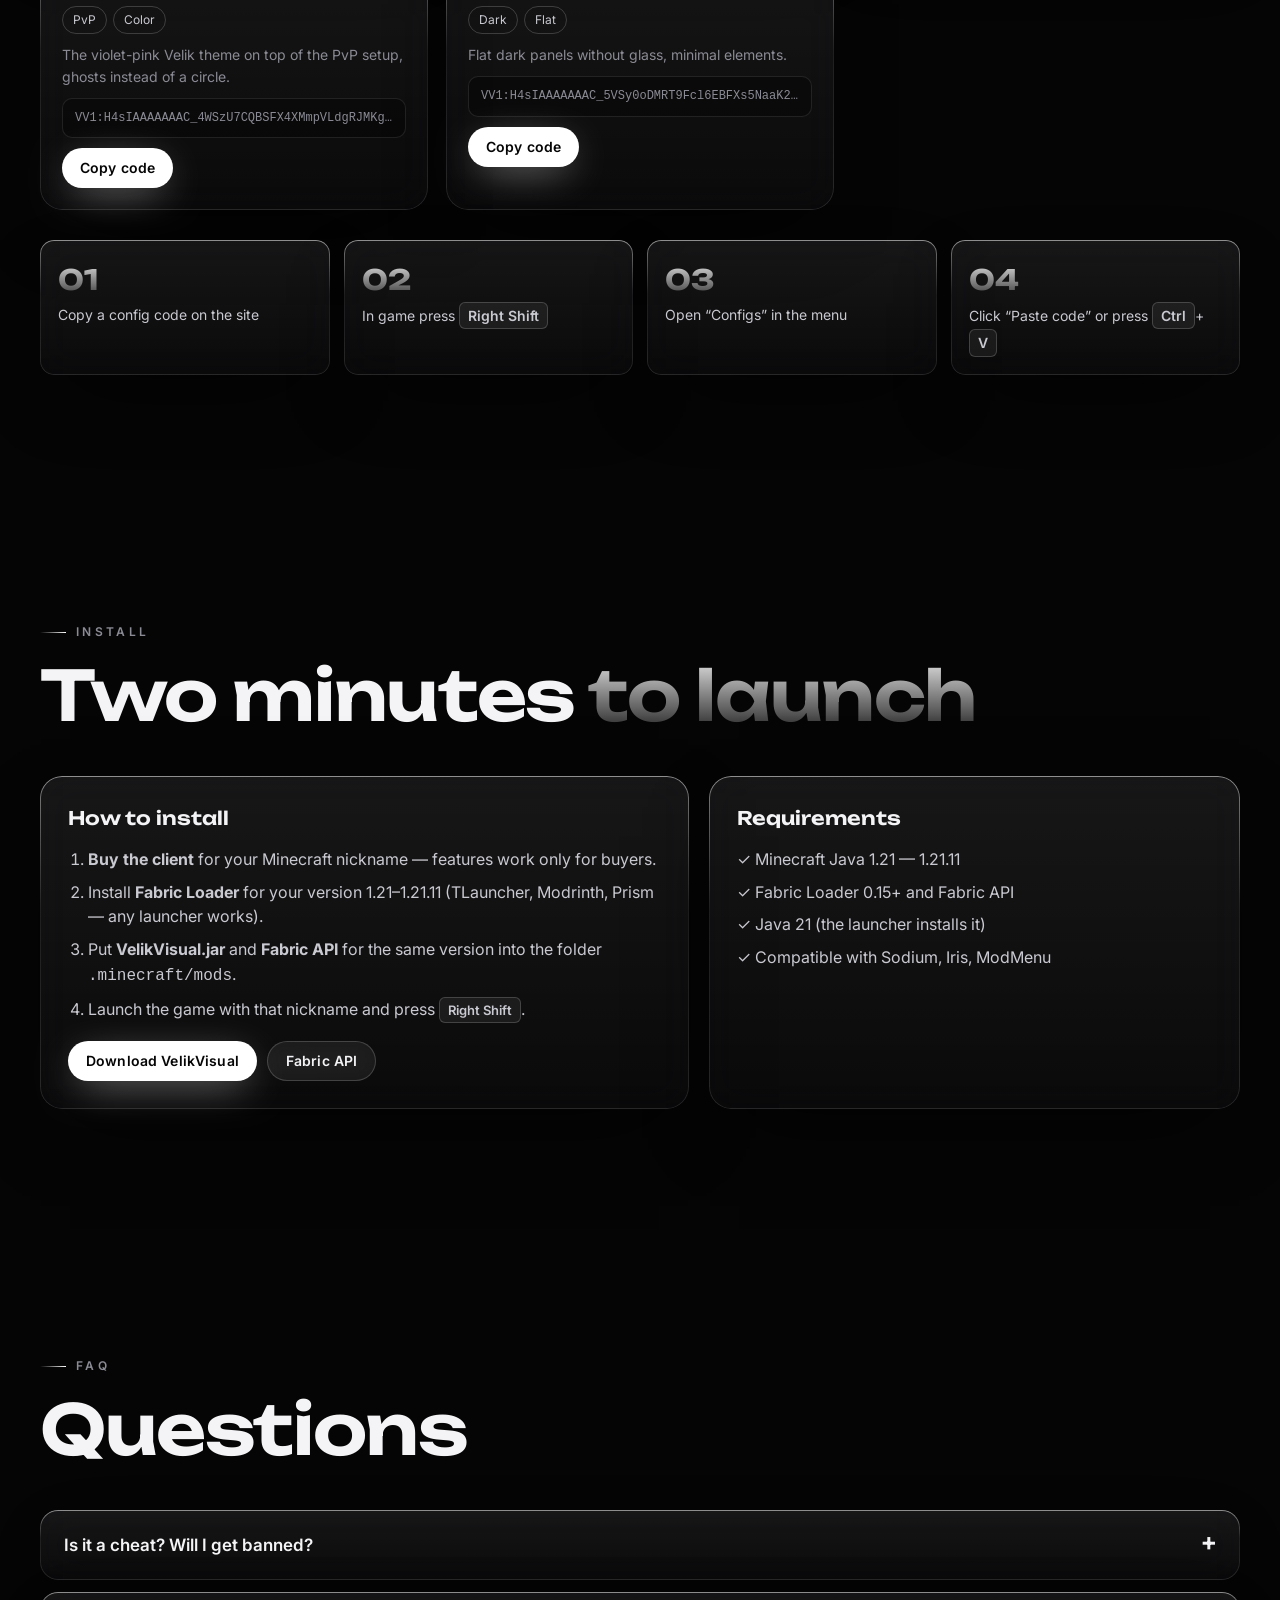
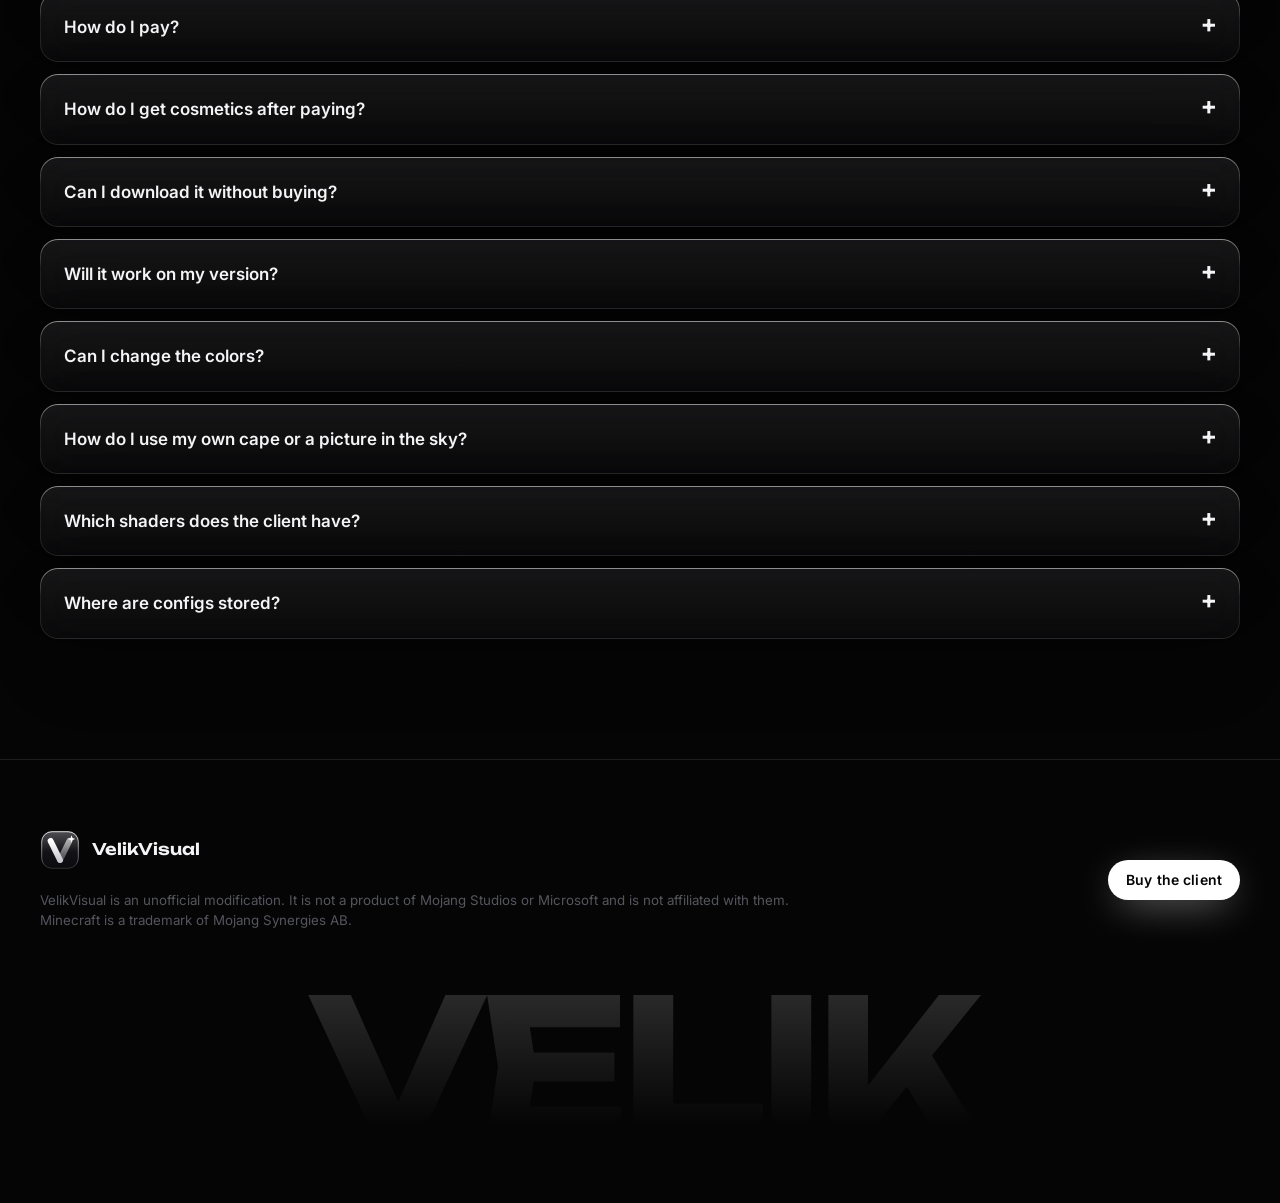
==== commit 13d2dbe1: "SEO: robots.txt, sitemap, canonical Co-Authored-By: Claude Opus 5.5 <noreply@anthropic.com>" ====
--- a/index.html
+++ b/index.html
@@ -6,6 +6,7 @@
 <title>VelikVisual — визуальный клиент для Minecraft 1.21–1.21.11</title>
 <meta name="description" content="VelikVisual — стеклянный визуальный клиент для Minecraft 1.21–1.21.11 на Fabric: TargetHUD, TargetESP, JumpCircles, ChinaHat, плащи, крылья, питомцы и обмен конфигами.">
 <meta name="theme-color" content="#050506">
+<link rel="canonical" href="https://velikvisual.online/">
 <meta property="og:title" content="VelikVisual — визуальный клиент для Minecraft">
 <meta property="og:description" content="Стекло, свет и плавность. Один файл для всех версий 1.21–1.21.11.">
 <meta property="og:image" content="https://velikvisual.online/assets/img/shot-cosmetics.png">
